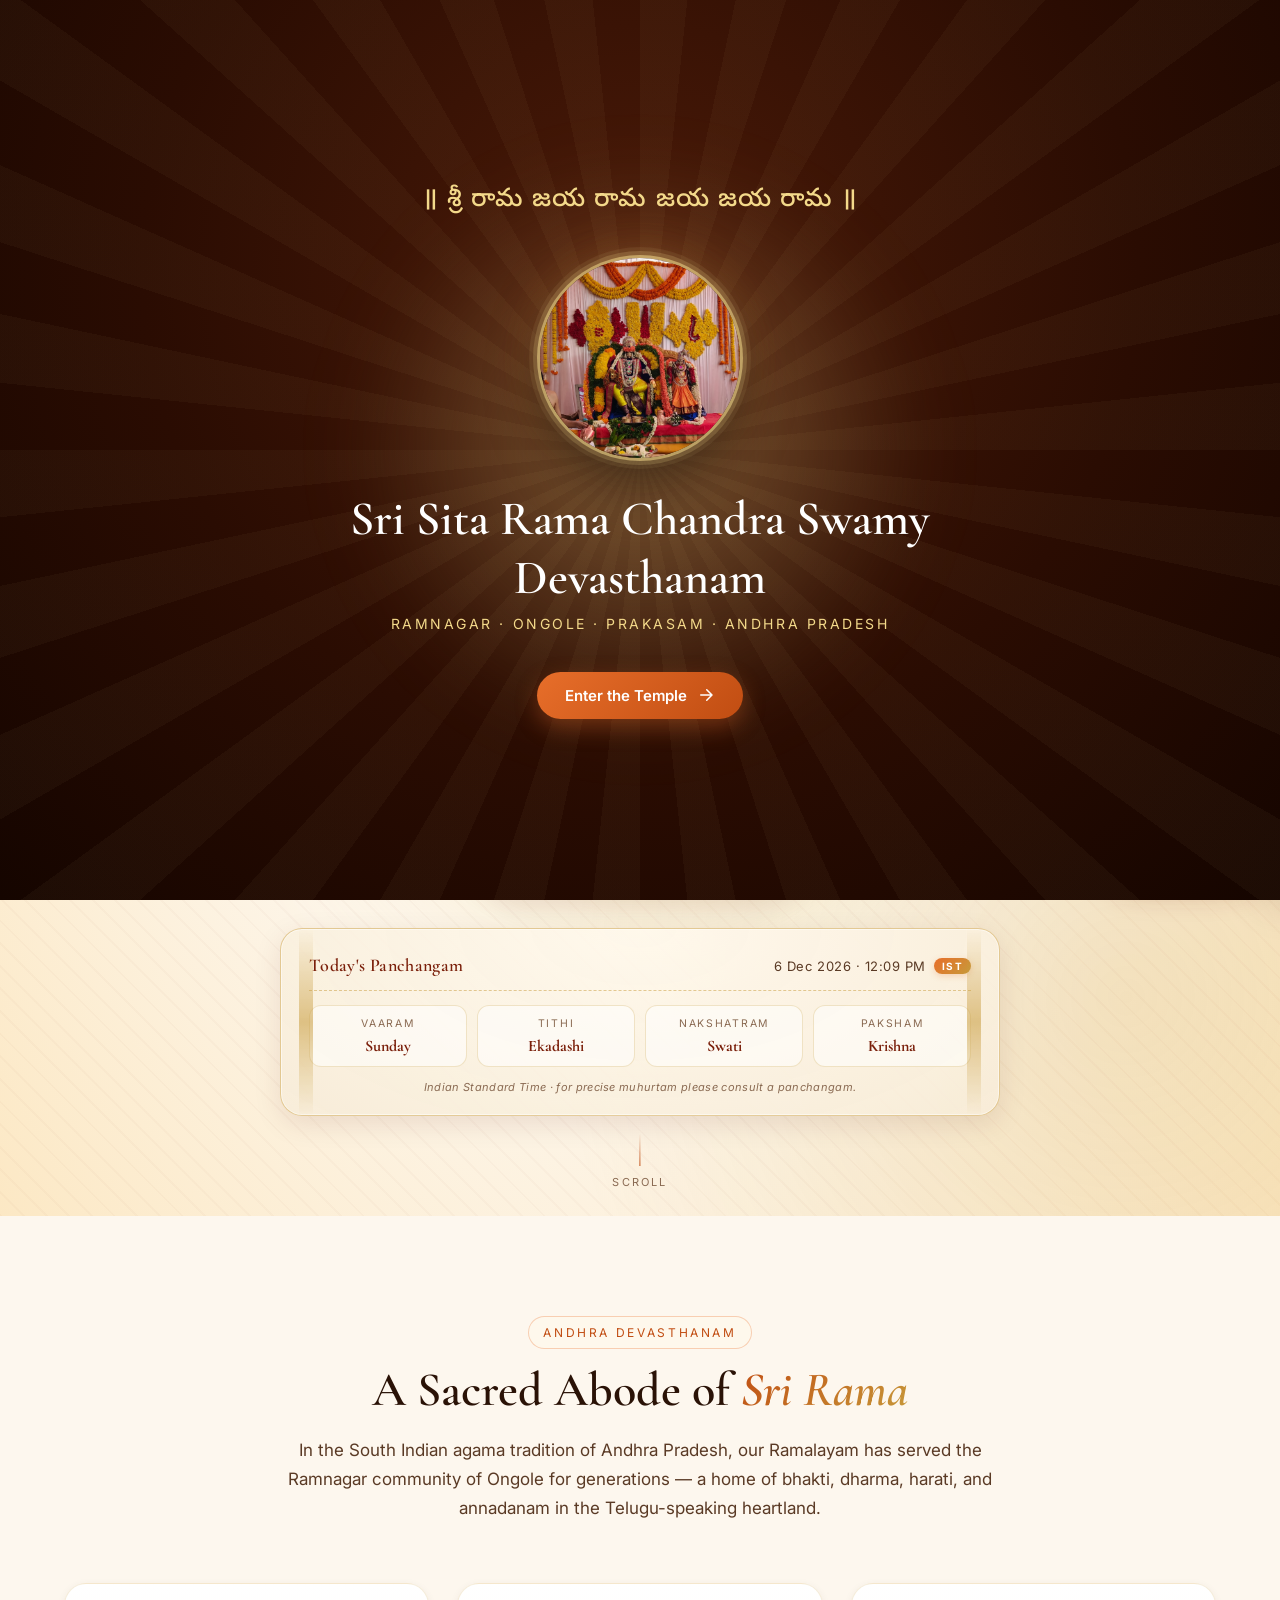
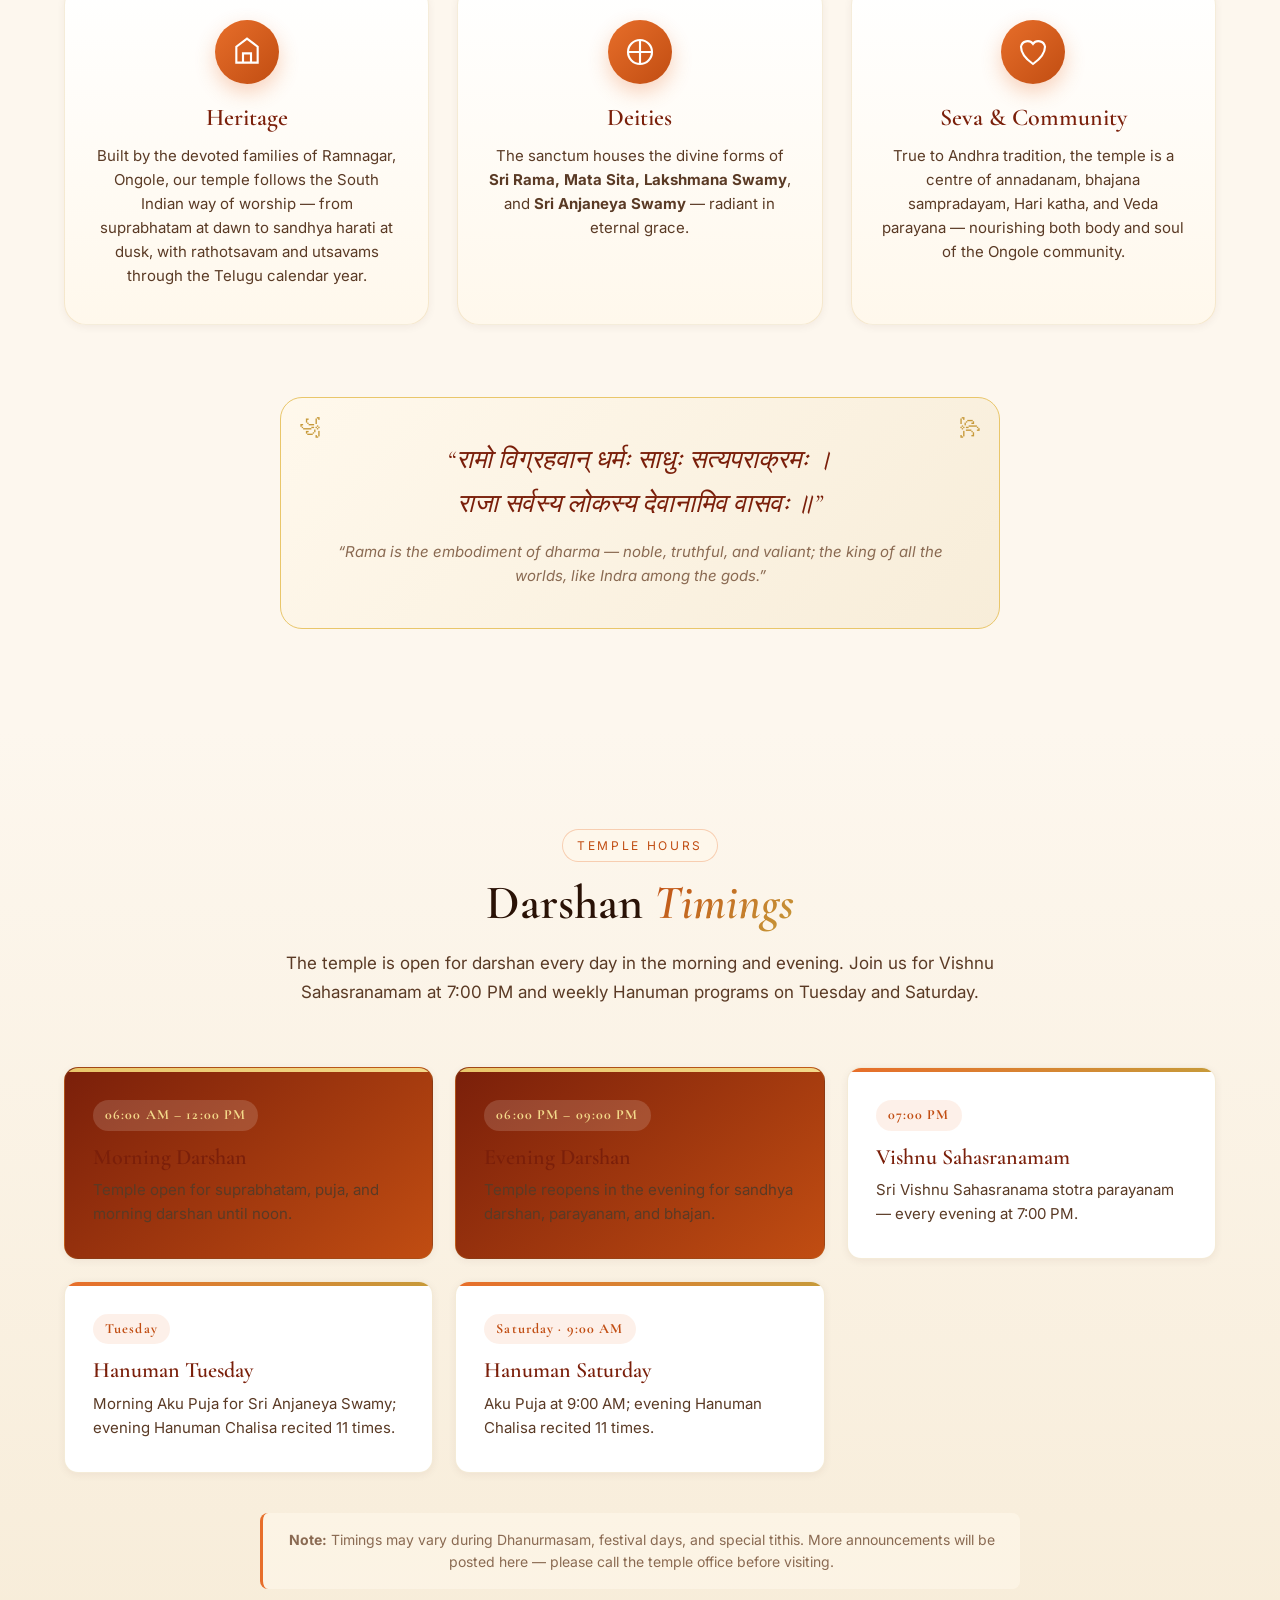
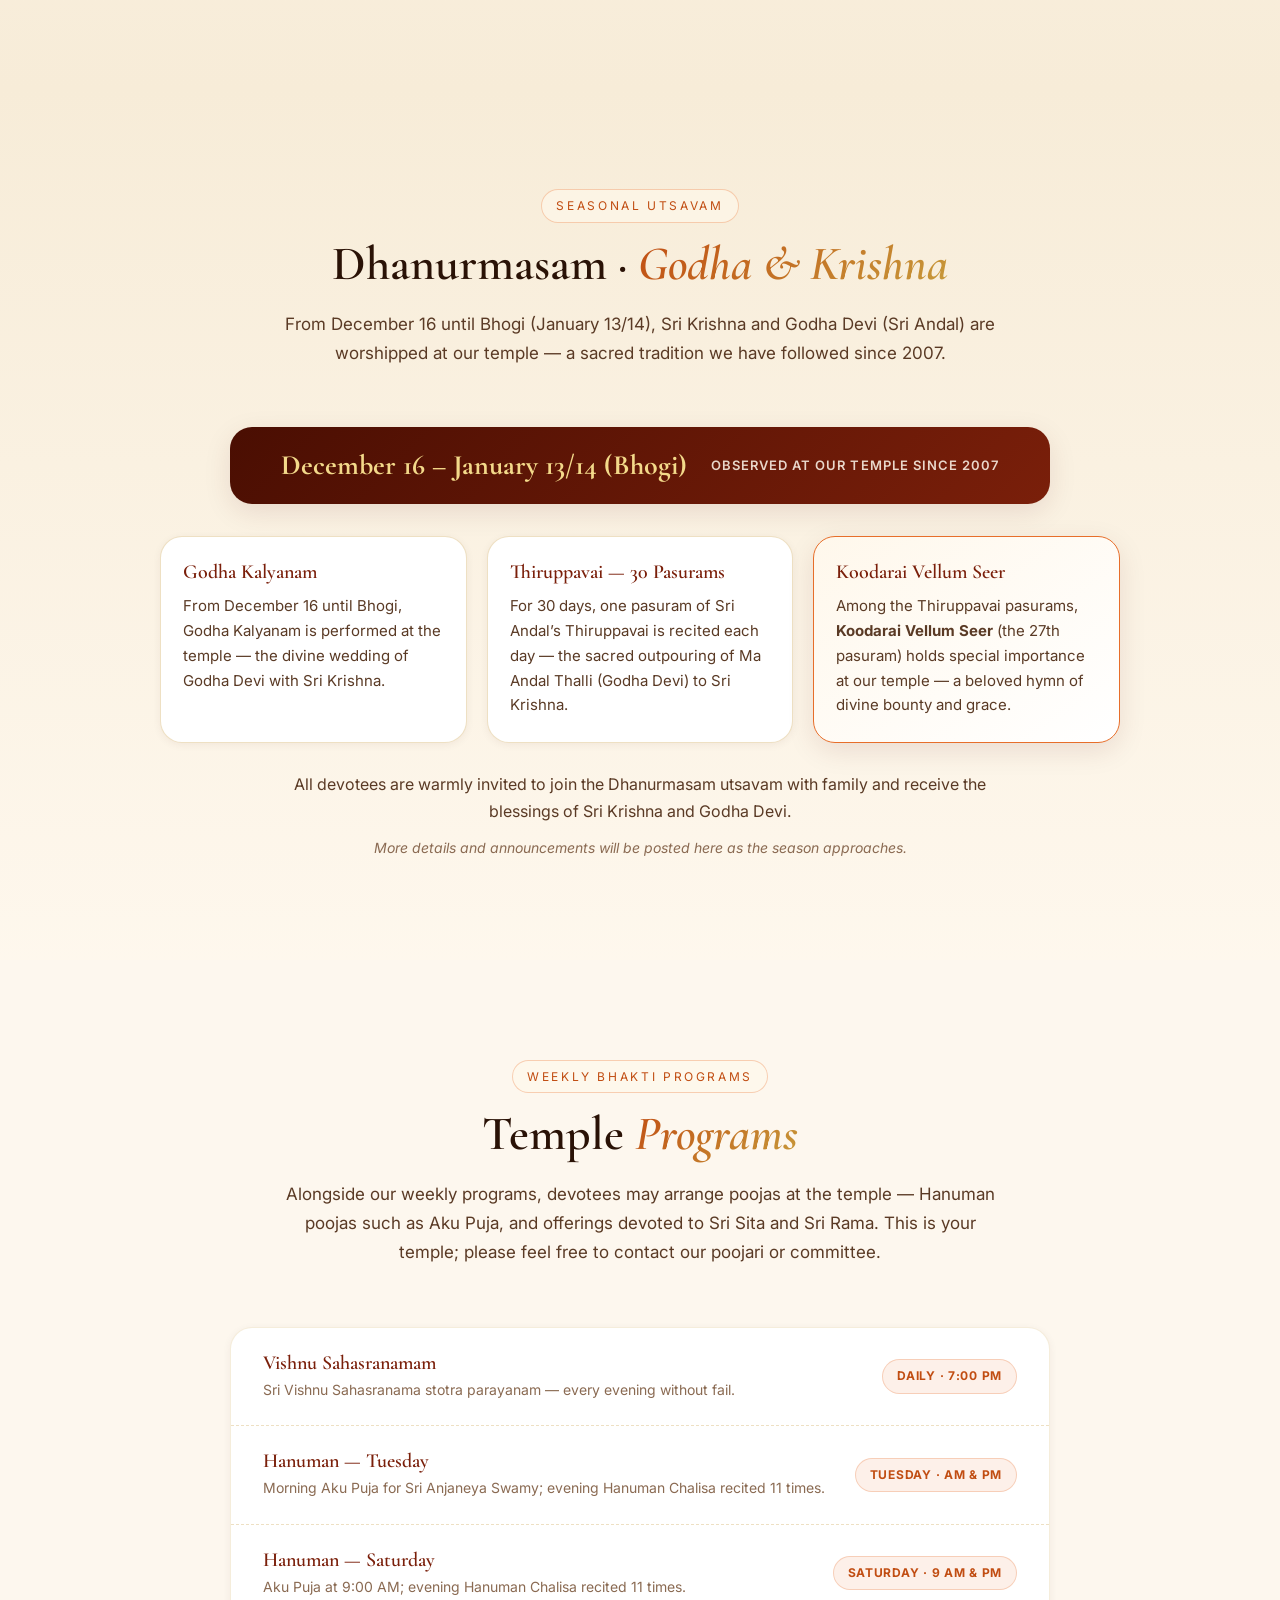
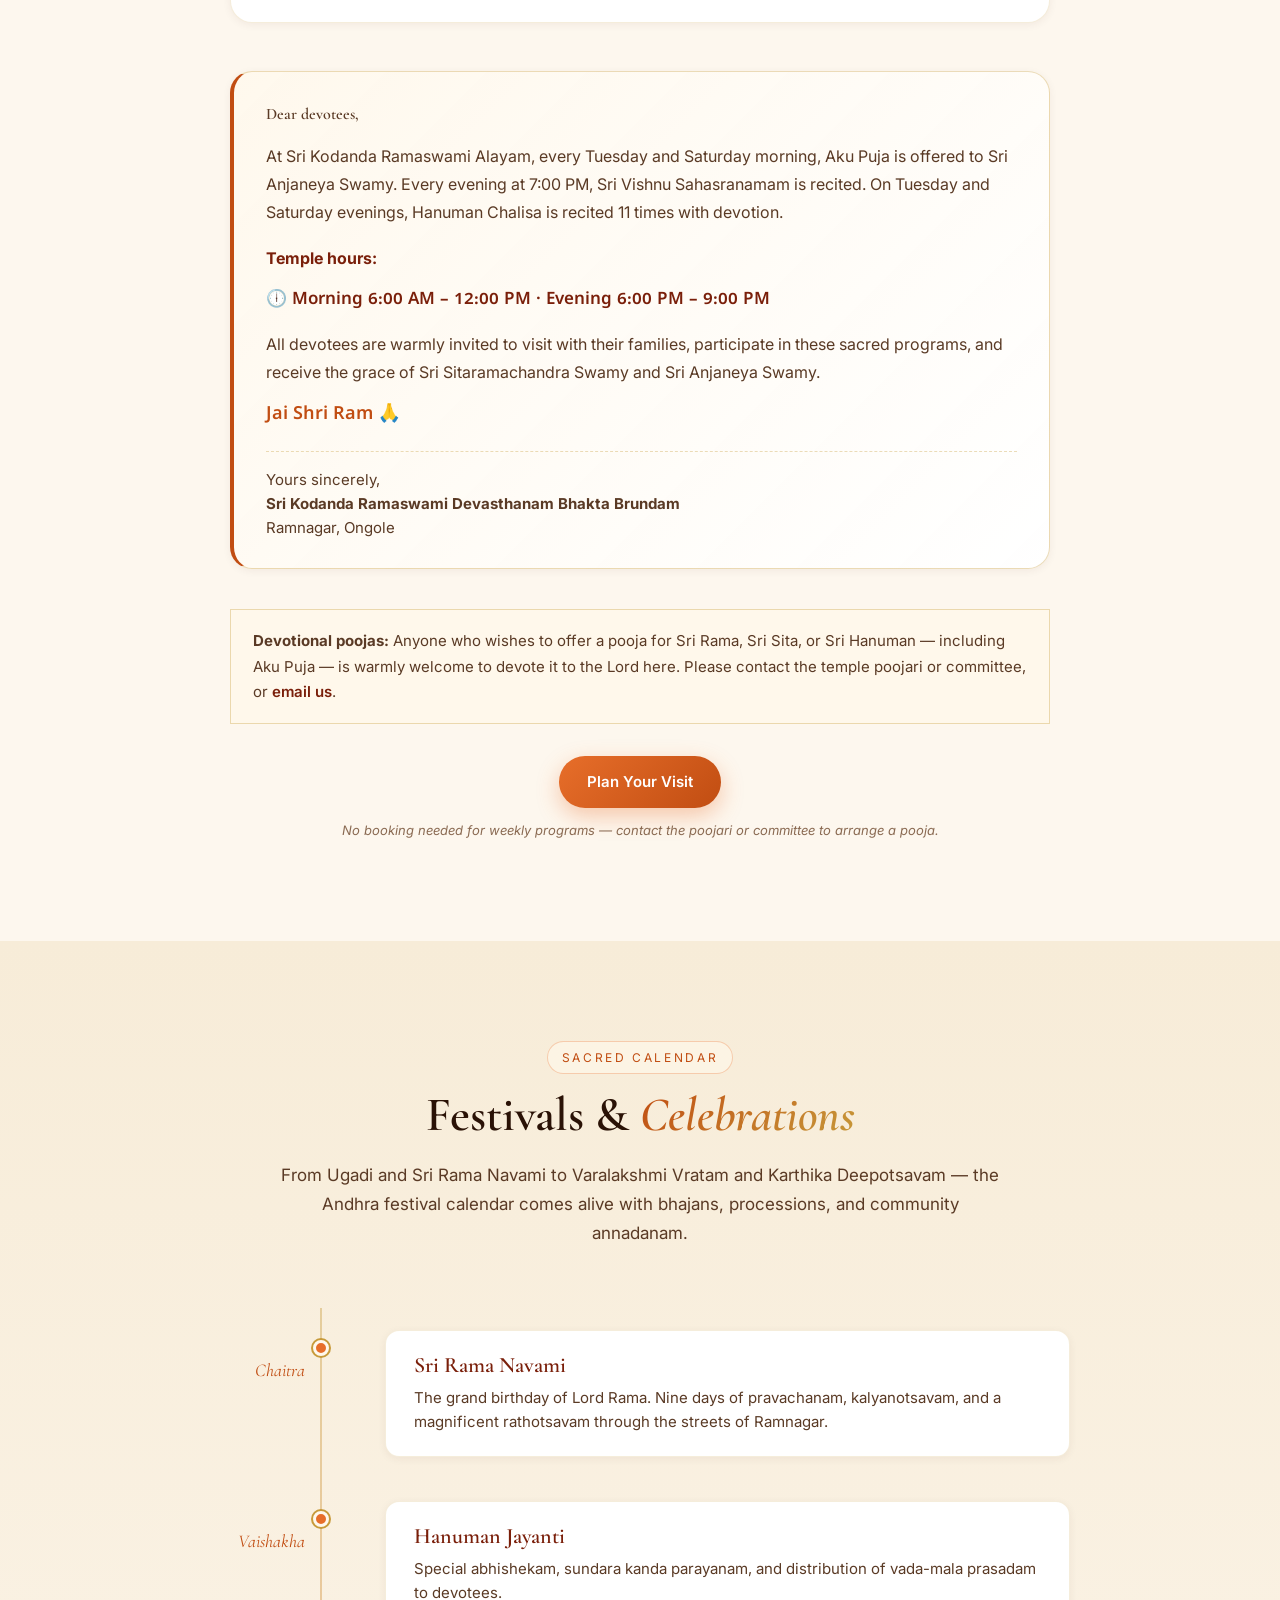
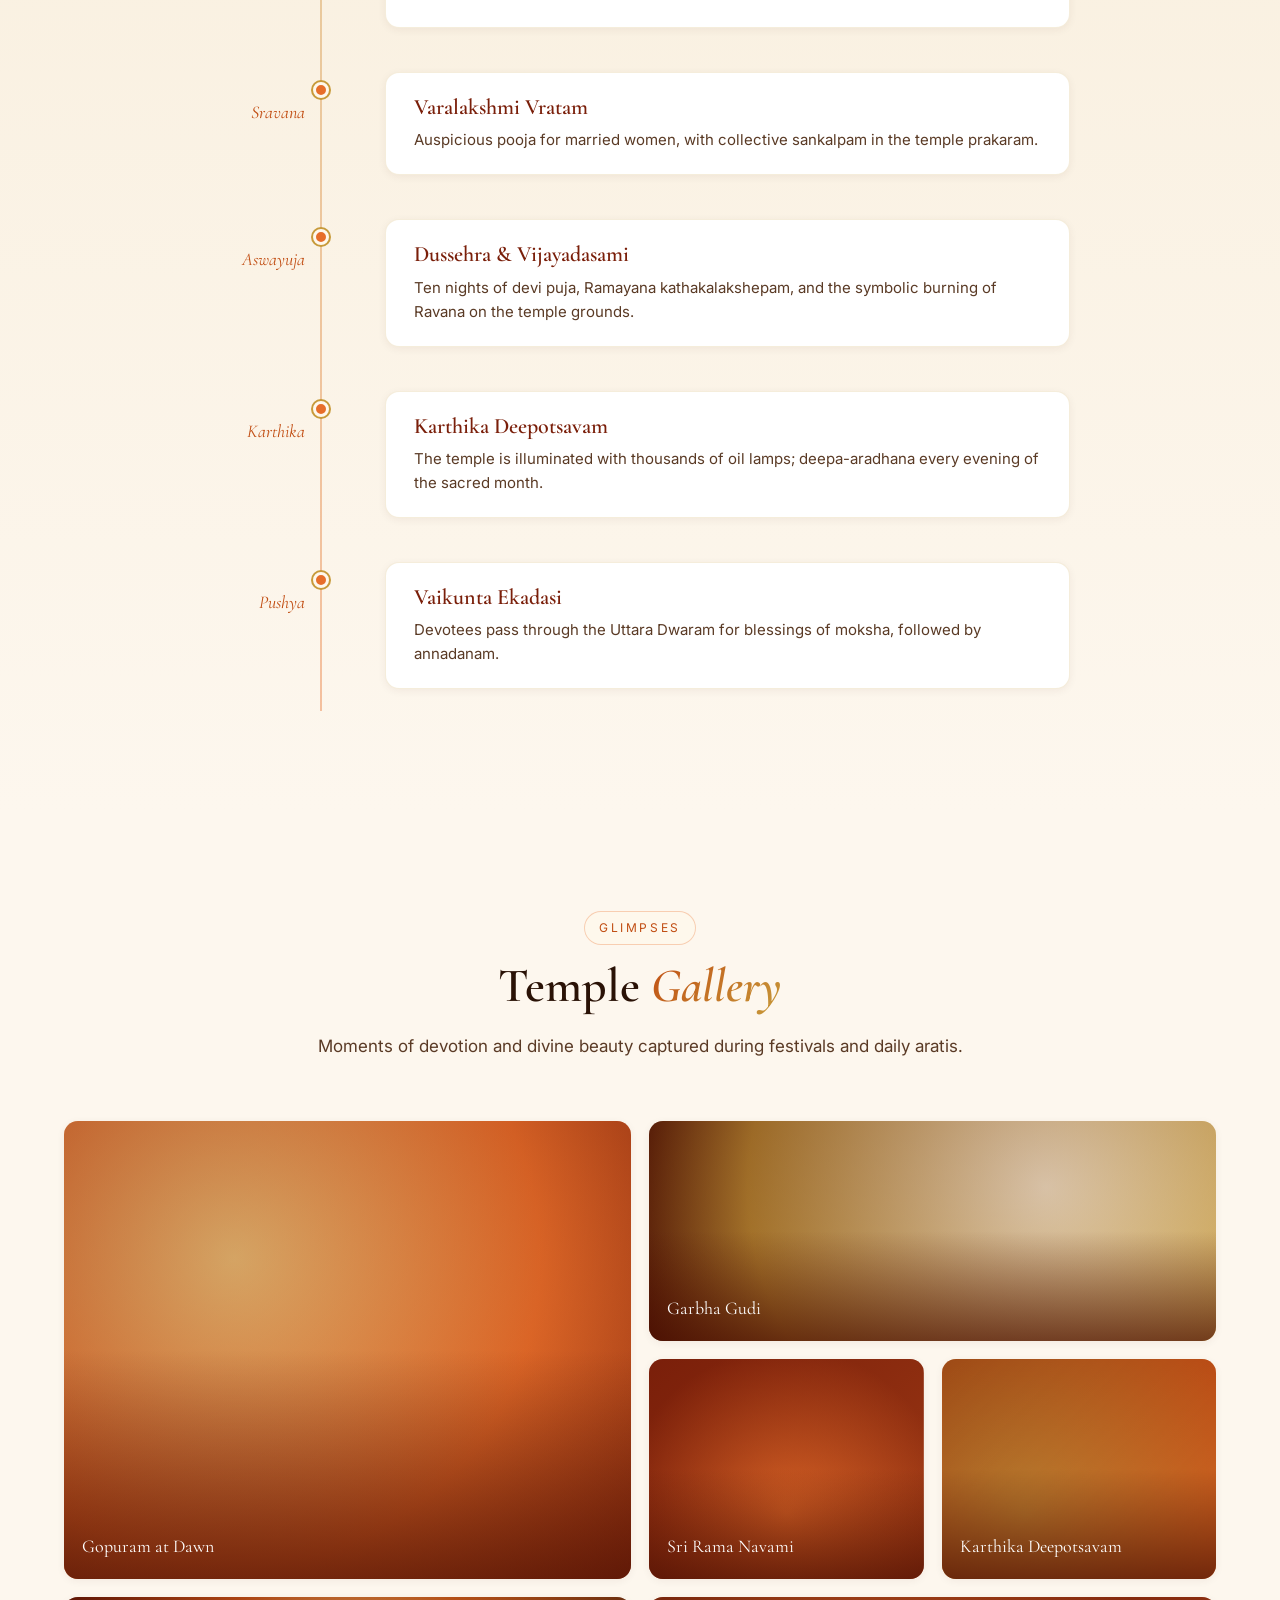
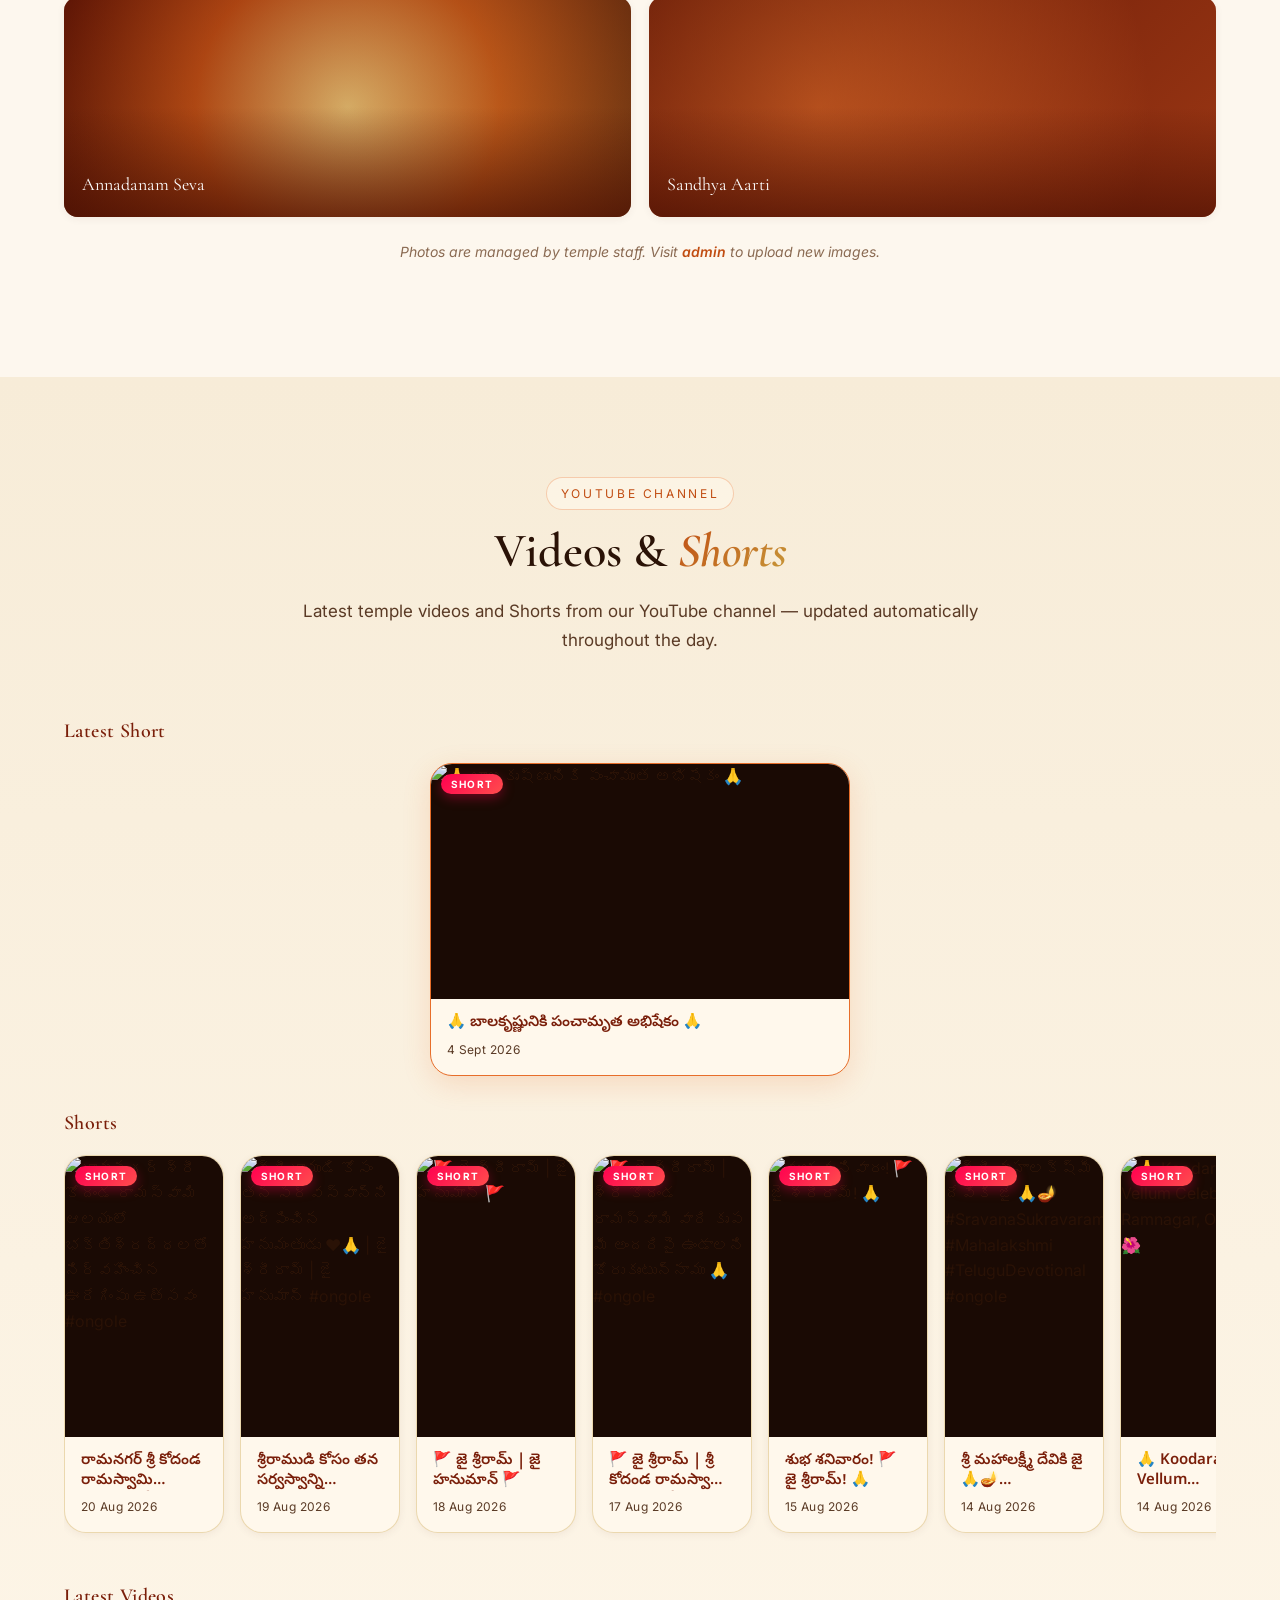
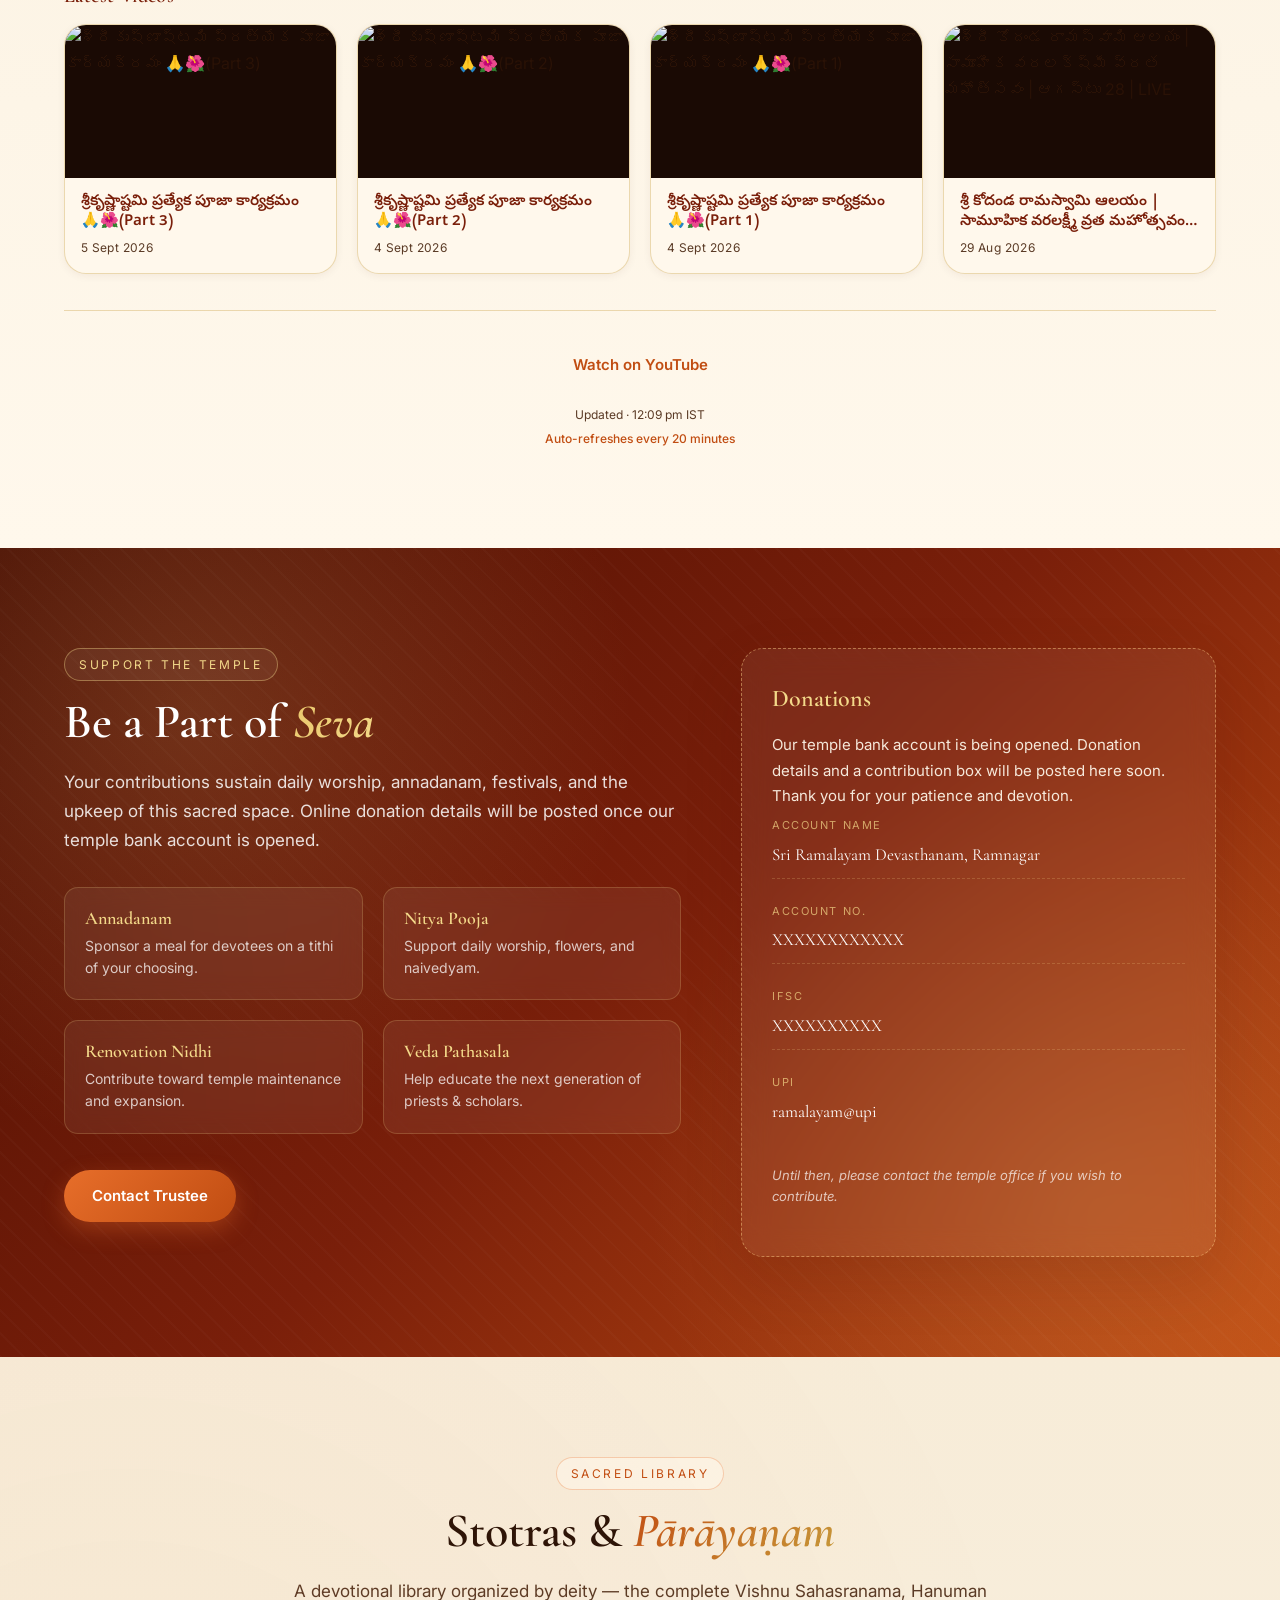
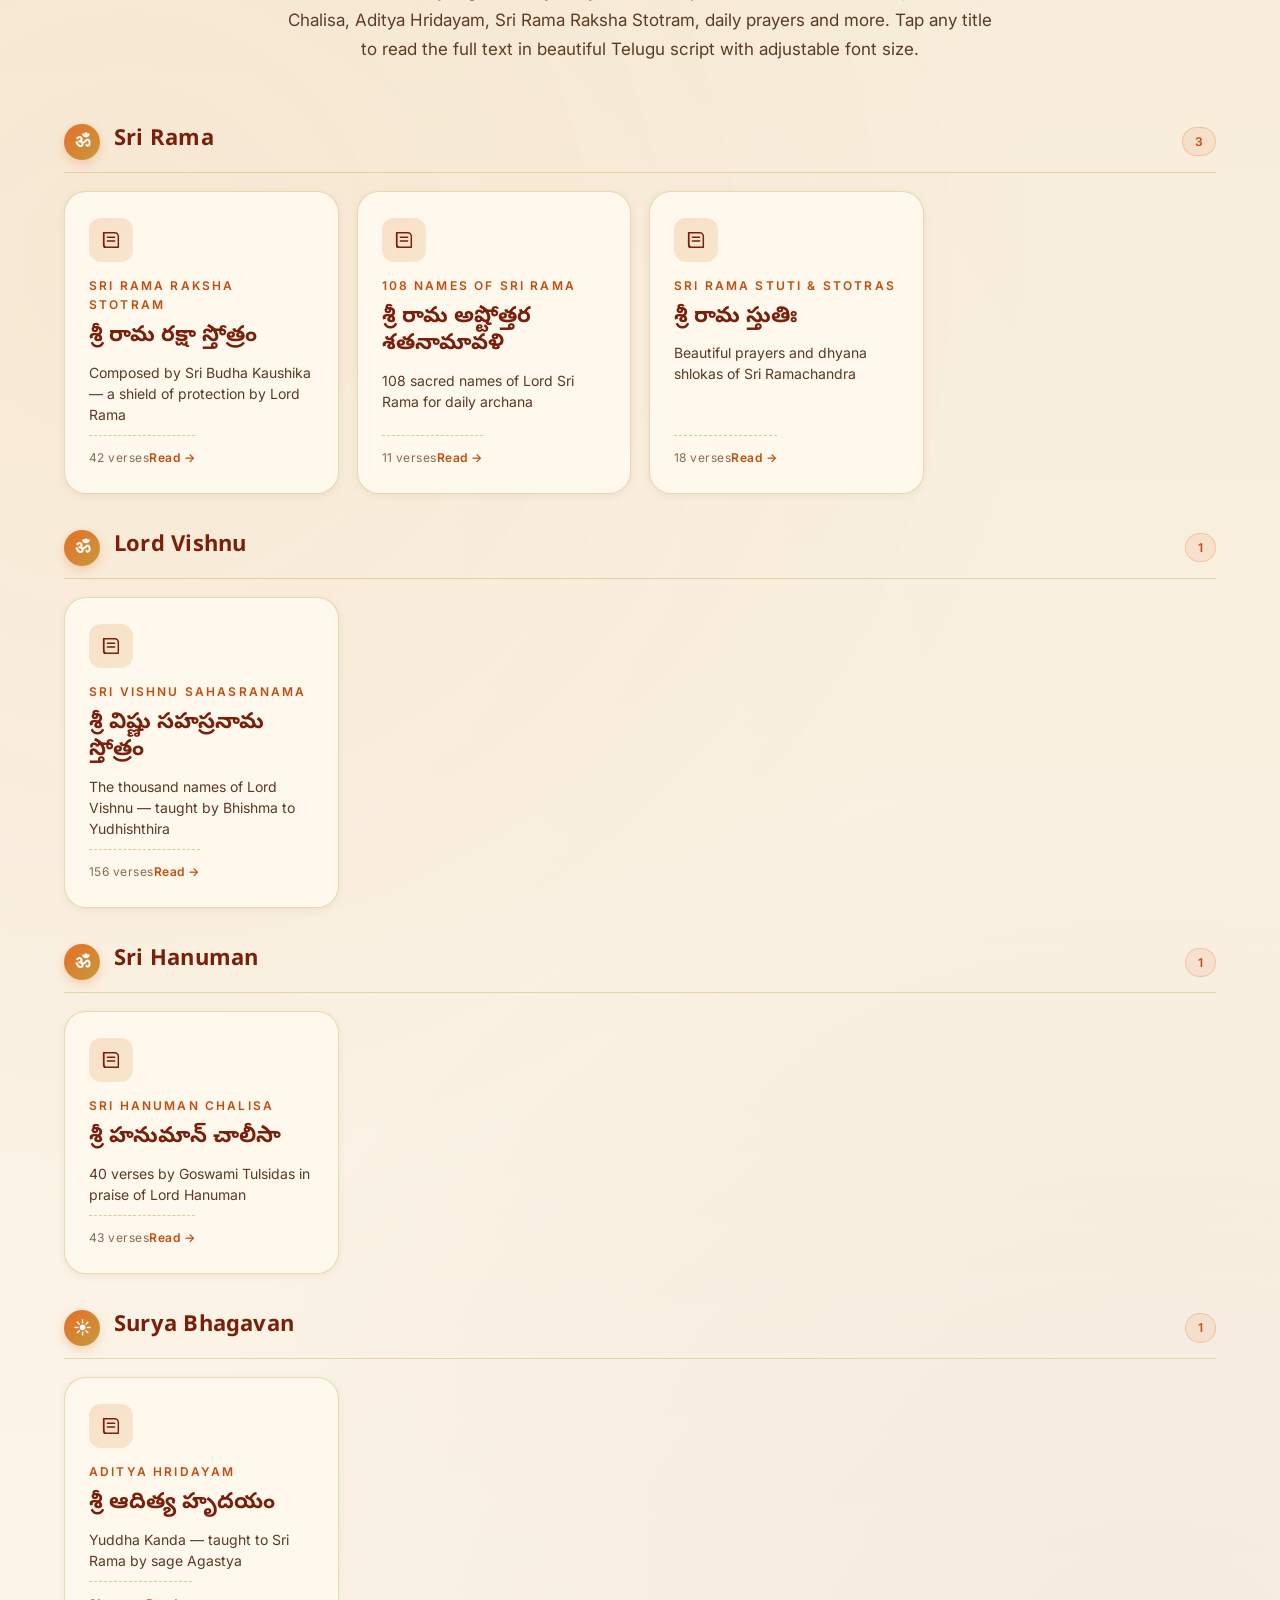
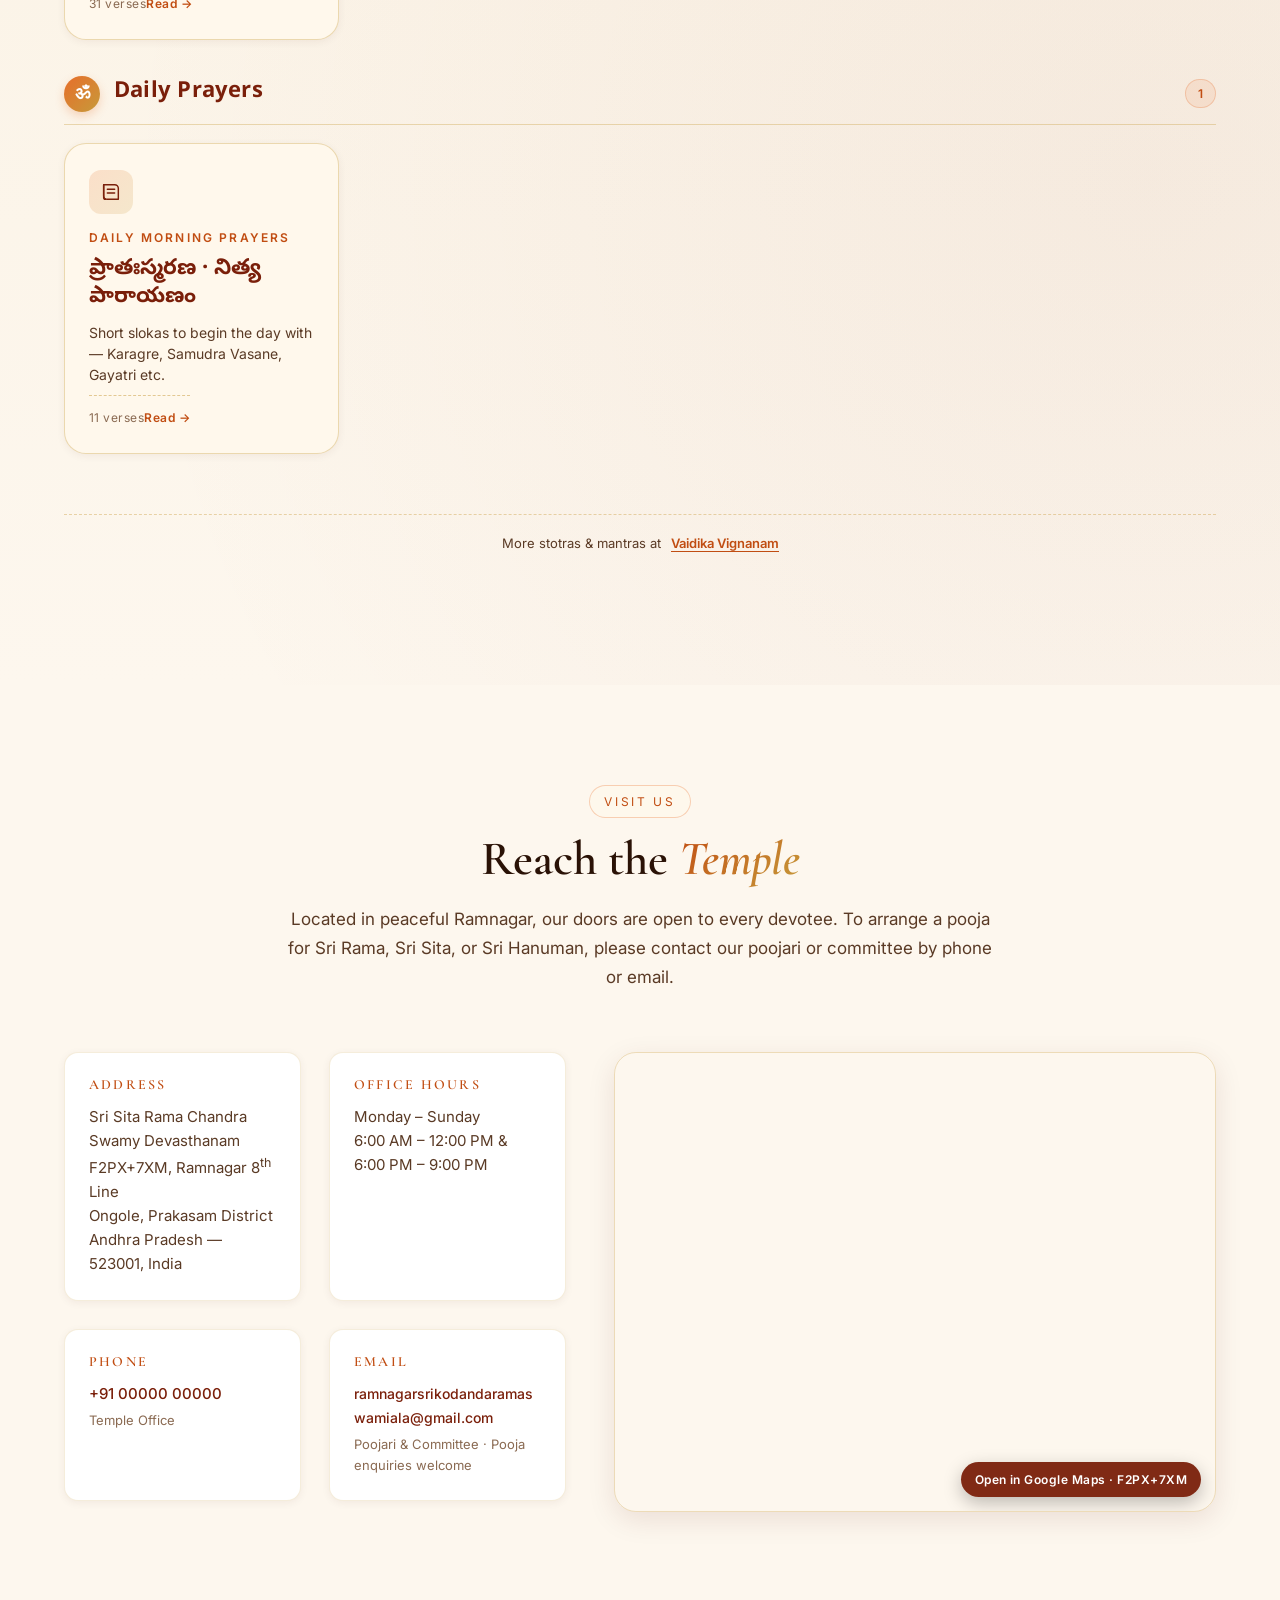
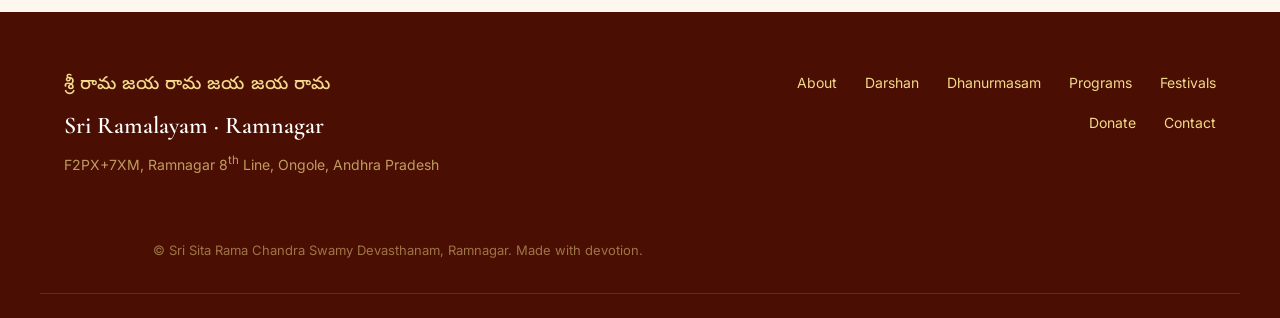
==== index.html @ f588e327 "Add temple email and welcome pooja enquiries from devotees. Publish the official Gmail contact, invi" ====
<!DOCTYPE html>
<html lang="en">
<head>
    <meta charset="UTF-8" />
    <meta name="viewport" content="width=device-width, initial-scale=1.0" />
    <meta name="description" content="Sri Kodanda Ramaswami Alayam (Ramalayam) — a sacred Andhra South Indian temple at Ramnagar, Ongole, Prakasam District. Weekly aku puja, Vishnu Sahasranama, Hanuman Chalisa, Telugu panchangam, harati, festivals &amp; stotras." />
    <meta name="theme-color" content="#a8330a" />
    <meta name="keywords" content="Ramalayam, Ongole, Ramnagar, Sri Rama temple, Andhra Pradesh, South Indian temple, Telugu temple, Prakasam, panchangam, stotras, harati, devasthanam" />
    <meta name="author" content="Sri Kodanda Ramaswami Alayam, Ramnagar, Ongole, Andhra Pradesh" />
    <meta property="og:title" content="Sri Ramalayam · Andhra South Indian Temple · Ongole" />
    <meta property="og:description" content="A sacred Andhra devasthanam in Ramnagar, Ongole — daily harati, Telugu panchangam, annadanam, utsavams and stotra parayanam in the South Indian tradition." />
    <meta property="og:type" content="website" />
    <meta property="og:url" content="https://vedagayathriravi.github.io/ramalayam/" />
    <meta property="og:image" content="https://vedagayathriravi.github.io/ramalayam/rama.jpeg" />
    <meta property="og:locale" content="en_IN" />
    <meta property="og:locale:alternate" content="te_IN" />
    <meta name="twitter:card" content="summary_large_image" />

    <title>Sri Ramalayam · Andhra South Indian Temple · Ongole</title>

    <link rel="preconnect" href="https://fonts.googleapis.com" />
    <link rel="preconnect" href="https://fonts.gstatic.com" crossorigin />
    <link
      href="https://fonts.googleapis.com/css2?family=Cormorant+Garamond:wght@400;500;600;700&family=Tiro+Telugu&family=Noto+Sans+Telugu:wght@400;500;600;700&family=Inter:wght@300;400;500;600;700&display=swap"
      rel="stylesheet"
    />

    <link rel="stylesheet" href="styles.css?v=15" />
    <link rel="icon" href="data:image/svg+xml,%3Csvg xmlns='http://www.w3.org/2000/svg' viewBox='0 0 100 100'%3E%3Ctext y='.9em' font-size='90'%3E%F0%9F%95%89%EF%B8%8F%3C/text%3E%3C/svg%3E" />
</head>
<body>

    <!-- ==============================================
         INTRO OVERLAY
         ============================================== -->
    <div class="intro" id="intro" aria-label="Welcome to Sri Ramalayam">
        <div class="intro__petals" id="introPetals" aria-hidden="true"></div>

        <div class="intro__rays" aria-hidden="true"></div>

        <div class="intro__content">
            <p class="intro__sanskrit">॥ శ్రీ రామ జయ రామ జయ జయ రామ ॥</p>

            <div class="intro__hero-image">
                <div class="intro__hero-crop">
                    <img src="rama.jpeg" alt="Sri Rama" />
                </div>
            </div>

            <h1 class="intro__title">
                <span data-i18n="intro.title">Sri Sita Rama Chandra Swamy Devasthanam</span>
            </h1>
            <p class="intro__sub">
                <span data-i18n="intro.sub">Ramnagar · Ongole · Prakasam · Andhra Pradesh</span>
            </p>

            <button class="intro__enter btn btn--primary" id="introEnter" type="button"
                    onclick="(function(){var i=document.getElementById('intro');if(!i)return;i.style.transition='opacity 800ms ease';i.style.opacity='0';setTimeout(function(){i.style.display='none';document.body.classList.remove('intro-active');},800);})();">
                <span data-i18n="intro.enter">Enter the Temple</span>
                <svg viewBox="0 0 24 24" width="18" height="18" fill="none" stroke="currentColor" stroke-width="2" stroke-linecap="round" stroke-linejoin="round">
                    <path d="M5 12h14M13 5l7 7-7 7"/>
                </svg>
            </button>
        </div>
    </div>

    <!-- ==============================================
         FALLING PETALS (whole-page)
         ============================================== -->
    <div class="petals" id="petals" aria-hidden="true"></div>

    <!-- ============================================== -->
    <!-- TOP STRIP                                      -->
    <!-- ============================================== -->
    <div class="top-strip">
        <div class="container top-strip__inner">
            <span class="top-strip__sanskrit">శ్రీ రామ జయ రామ జయ జయ రామ</span>
            <span class="top-strip__divider">·</span>
            <span class="top-strip__tagline" data-i18n="topstrip.tagline">Andhra South Indian Temple</span>
            <span class="top-strip__divider top-strip__divider--sm">·</span>
            <span class="top-strip__location" data-i18n="topstrip.location">Ramnagar 8<sup>th</sup> Line, Ongole, Andhra Pradesh</span>
        </div>
    </div>

    <!-- ============================================== -->
    <!-- HEADER / NAV                                   -->
    <!-- ============================================== -->
    <header class="site-header" id="siteHeader">
        <div class="container site-header__inner">
            <a href="#home" class="brand" aria-label="Sri Ramalayam Home">
                <span class="brand__icon" aria-hidden="true">
                    <svg viewBox="0 0 64 64" width="44" height="44">
                        <defs>
                            <linearGradient id="gold" x1="0" x2="0" y1="0" y2="1">
                                <stop offset="0%" stop-color="#f6c453" />
                                <stop offset="100%" stop-color="#b8860b" />
                            </linearGradient>
                        </defs>
                        <path d="M32 4 L36 12 L32 14 L28 12 Z" fill="url(#gold)"/>
                        <rect x="30" y="14" width="4" height="6" fill="url(#gold)"/>
                        <path d="M14 56 L14 30 L32 18 L50 30 L50 56 Z" fill="none" stroke="url(#gold)" stroke-width="2.5" stroke-linejoin="round"/>
                        <path d="M22 56 L22 38 Q32 30 42 38 L42 56" fill="none" stroke="url(#gold)" stroke-width="2"/>
                        <line x1="14" y1="56" x2="50" y2="56" stroke="url(#gold)" stroke-width="2.5"/>
                        <circle cx="32" cy="42" r="2" fill="url(#gold)"/>
                    </svg>
                </span>
                <span class="brand__text">
                    <span class="brand__name" data-i18n="brand.name">Sri Ramalayam</span>
                    <span class="brand__sub" data-i18n="brand.sub">Andhra Pradesh · Ongole</span>
                </span>
            </a>

            <button class="nav-toggle" aria-label="Open navigation" aria-expanded="false" id="navToggle">
                <span></span><span></span><span></span>
            </button>

            <nav class="site-nav" id="siteNav">
                <a href="#home" data-i18n="nav.home">Home</a>
                <a href="#about" data-i18n="nav.about">About</a>
                <a href="#darshan" data-i18n="nav.darshan">Darshan</a>
                <a href="#dhanurmasam" data-i18n="nav.dhanurmasam">Dhanurmasam</a>
                <a href="#sevas" data-i18n="nav.sevas">Programs</a>
                <a href="#festivals" data-i18n="nav.festivals">Festivals</a>
                <a href="#videos" data-i18n="nav.videos">Videos</a>
                <a href="#stotras" class="nav-stotras" data-i18n="nav.stotras">Stotras</a>
                <a href="#donate" class="nav-cta" data-i18n="nav.donate">Donate</a>

                <div class="lang-switch" role="group" aria-label="Language">
                    <button class="lang-switch__btn is-active" data-lang="en">EN</button>
                    <button class="lang-switch__btn" data-lang="te">తె</button>
                </div>
            </nav>
        </div>
    </header>

    <!-- ============================================== -->
    <!-- HERO                                           -->
    <!-- ============================================== -->
    <section class="hero" id="home">
        <div class="hero__bg" aria-hidden="true">
            <div class="hero__pattern"></div>
            <div class="hero__glow"></div>
        </div>

        <div class="container hero__inner">
            <p class="hero__eyebrow">॥ ॐ శ్రీ రామాయ నమః ॥</p>
            <p class="hero__badge" data-i18n="hero.badge">Andhra South Indian Devasthanam</p>
            <h1 class="hero__title" data-i18n="hero.title">Sri Sita Rama Chandra<br/><span class="hero__title-accent">Swamy Devasthanam</span></h1>
            <p class="hero__telugu" data-i18n="hero.subtitle">శ్రీ కోదండ రామస్వామి ఆలయం · రామనగర్, ఒంగోలు</p>
            <p class="hero__lede" data-i18n="hero.lede">A sacred Andhra temple in the South Indian tradition — suprabhatam, harati, kalyanotsavam, and annadanam at the heart of Ramnagar, Ongole. Come into the divine presence of Sri Rama, Sita Mata, Lakshmana Swamy, and Hanuman Swamy.</p>

            <div class="hero__cta">
                <a href="#darshan" class="btn btn--primary" data-i18n="hero.cta1">Today's Darshan</a>
                <a href="#contact" class="btn btn--ghost" data-i18n="hero.cta2">Plan Your Visit</a>
            </div>

            <div class="hero__meta">
                <div class="hero__meta-item">
                    <span class="hero__meta-label" data-i18n="hero.openLabel">Open Today</span>
                    <span class="hero__meta-value" id="todayHours">6:00 AM – 12:00 PM · 6:00 PM – 9:00 PM</span>
                </div>
            </div>

            <!-- ===== Daily Panchangam Card ===== -->
            <div class="panchangam" id="panchangam" role="region" aria-label="Today's Panchangam">
                <div class="panchangam__header">
                    <span class="panchangam__title" data-i18n="panchangam.title">Today's Panchangam</span>
                    <span class="panchangam__date">
                        <span id="panchangamDate">—</span>
                        <span class="panchangam__tz" id="panchangamTz" data-i18n="panchangam.tz">IST</span>
                    </span>
                </div>
                <div class="panchangam__grid">
                    <div class="panchangam__cell">
                        <span class="panchangam__label" data-i18n="panchangam.vaaram">Vaaram</span>
                        <span class="panchangam__value" id="panVaaram">—</span>
                    </div>
                    <div class="panchangam__cell">
                        <span class="panchangam__label" data-i18n="panchangam.tithi">Tithi</span>
                        <span class="panchangam__value" id="panTithi">—</span>
                    </div>
                    <div class="panchangam__cell">
                        <span class="panchangam__label" data-i18n="panchangam.nakshatra">Nakshatram</span>
                        <span class="panchangam__value" id="panNakshatra">—</span>
                    </div>
                    <div class="panchangam__cell">
                        <span class="panchangam__label" data-i18n="panchangam.paksha">Paksham</span>
                        <span class="panchangam__value" id="panPaksha">—</span>
                    </div>
                </div>
                <p class="panchangam__note" data-i18n="panchangam.note">Indian Standard Time · for precise muhurtam please consult a panchangam.</p>
            </div>
        </div>

        <div class="hero__scroll" aria-hidden="true">
            <span></span>
            <p data-i18n="hero.scroll">Scroll</p>
        </div>
    </section>

    <!-- ============================================== -->
    <!-- ABOUT                                          -->
    <!-- ============================================== -->
    <section class="section about" id="about">
        <div class="container">
            <div class="section__head">
                <p class="section__eyebrow" data-i18n="about.eyebrow">Andhra Devasthanam</p>
                <h2 class="section__title" data-i18n="about.title">A Sacred Abode of <span>Sri Rama</span></h2>
                <p class="section__lede" data-i18n="about.lede">In the South Indian agama tradition of Andhra Pradesh, our Ramalayam has served the Ramnagar community of Ongole for generations — a home of bhakti, dharma, harati, and annadanam in the Telugu-speaking heartland.</p>
            </div>

            <div class="about__grid">
                <article class="about__card">
                    <div class="about__icon">
                        <svg viewBox="0 0 24 24" width="32" height="32" fill="none" stroke="currentColor" stroke-width="1.6">
                            <path d="M12 2 L4 8 V20 H20 V8 Z"/>
                            <path d="M9 20 V13 H15 V20"/>
                        </svg>
                    </div>
                    <h3 data-i18n="about.card1.title">Heritage</h3>
                    <p data-i18n="about.card1.body">Built by the devoted families of Ramnagar, Ongole, our temple follows the South Indian way of worship — from suprabhatam at dawn to sandhya harati at dusk, with rathotsavam and utsavams through the Telugu calendar year.</p>
                </article>

                <article class="about__card">
                    <div class="about__icon">
                        <svg viewBox="0 0 24 24" width="32" height="32" fill="none" stroke="currentColor" stroke-width="1.6">
                            <circle cx="12" cy="12" r="9"/>
                            <path d="M12 3 V21 M3 12 H21"/>
                        </svg>
                    </div>
                    <h3 data-i18n="about.card2.title">Deities</h3>
                    <p data-i18n="about.card2.body">The sanctum houses the divine forms of <strong>Sri Rama, Mata Sita, Lakshmana Swamy</strong>, and <strong>Sri Anjaneya Swamy</strong> — radiant in eternal grace.</p>
                </article>

                <article class="about__card">
                    <div class="about__icon">
                        <svg viewBox="0 0 24 24" width="32" height="32" fill="none" stroke="currentColor" stroke-width="1.6">
                            <path d="M12 21 C5 16 3 12 3 8 A5 5 0 0 1 12 6 A5 5 0 0 1 21 8 C21 12 19 16 12 21 Z"/>
                        </svg>
                    </div>
                    <h3 data-i18n="about.card3.title">Seva &amp; Community</h3>
                    <p data-i18n="about.card3.body">True to Andhra tradition, the temple is a centre of annadanam, bhajana sampradayam, Hari katha, and Veda parayana — nourishing both body and soul of the Ongole community.</p>
                </article>
            </div>

            <div class="about__shloka">
                <p class="shloka">
                    “रामो विग्रहवान् धर्मः साधुः सत्यपराक्रमः ।<br/>
                    राजा सर्वस्य लोकस्य देवानामिव वासवः ॥”
                </p>
                <p class="shloka__meaning" data-i18n="about.shlokaMeaning"><em>“Rama is the embodiment of dharma — noble, truthful, and valiant; the king of all the worlds, like Indra among the gods.”</em></p>
            </div>
        </div>
    </section>

    <!-- ============================================== -->
    <!-- DARSHAN                                        -->
    <!-- ============================================== -->
    <section class="section darshan" id="darshan">
        <div class="container">
            <div class="section__head">
                <p class="section__eyebrow" data-i18n="darshan.eyebrow">Temple Hours</p>
                <h2 class="section__title" data-i18n="darshan.title">Darshan <span>Timings</span></h2>
                <p class="section__lede" data-i18n="darshan.lede">The temple is open for darshan every day in the morning and evening. Join us for Vishnu Sahasranamam at 7:00 PM and weekly Hanuman programs on Tuesday and Saturday.</p>
            </div>

            <div class="darshan__grid darshan__grid--hours">
                <div class="darshan__card darshan__card--highlight">
                    <span class="darshan__time">06:00 AM – 12:00 PM</span>
                    <h3 data-i18n="darshan.s1.title">Morning Darshan</h3>
                    <p data-i18n="darshan.s1.body">Temple open for suprabhatam, puja, and morning darshan until noon.</p>
                </div>
                <div class="darshan__card darshan__card--highlight">
                    <span class="darshan__time">06:00 PM – 09:00 PM</span>
                    <h3 data-i18n="darshan.s2.title">Evening Darshan</h3>
                    <p data-i18n="darshan.s2.body">Temple reopens in the evening for sandhya darshan, parayanam, and bhajan.</p>
                </div>
                <div class="darshan__card">
                    <span class="darshan__time">07:00 PM</span>
                    <h3 data-i18n="darshan.s3.title">Vishnu Sahasranamam</h3>
                    <p data-i18n="darshan.s3.body">Sri Vishnu Sahasranama stotra parayanam — every evening at 7:00 PM.</p>
                </div>
                <div class="darshan__card">
                    <span class="darshan__time" data-i18n="darshan.s4.when">Tuesday</span>
                    <h3 data-i18n="darshan.s4.title">Hanuman Tuesday</h3>
                    <p data-i18n="darshan.s4.body">Morning Aku Puja for Sri Anjaneya Swamy; evening Hanuman Chalisa recited 11 times.</p>
                </div>
                <div class="darshan__card">
                    <span class="darshan__time" data-i18n="darshan.s5.when">Saturday · 9:00 AM</span>
                    <h3 data-i18n="darshan.s5.title">Hanuman Saturday</h3>
                    <p data-i18n="darshan.s5.body">Aku Puja at 9:00 AM; evening Hanuman Chalisa recited 11 times.</p>
                </div>
            </div>

            <div class="darshan__notice" data-i18n="darshan.notice"><strong>Note:</strong> Timings may vary during Dhanurmasam, festival days, and special tithis. More announcements will be posted here — please call the temple office before visiting.</div>
        </div>
    </section>

    <!-- ============================================== -->
    <!-- DHANURMASAM                                    -->
    <!-- ============================================== -->
    <section class="section dhanurmasam" id="dhanurmasam">
        <div class="container">
            <div class="section__head">
                <p class="section__eyebrow" data-i18n="dhanurmasam.eyebrow">Seasonal Utsavam</p>
                <h2 class="section__title" data-i18n="dhanurmasam.title">Dhanurmasam · <span>Godha &amp; Krishna</span></h2>
                <p class="section__lede" data-i18n="dhanurmasam.lede">From December 16 until Bhogi (January 13/14), Sri Krishna and Godha Devi (Sri Andal) are worshipped at our temple — a sacred tradition we have followed since 2007.</p>
            </div>

            <div class="dhanurmasam__banner">
                <span class="dhanurmasam__dates" data-i18n="dhanurmasam.dates">December 16 – January 13/14 (Bhogi)</span>
                <span class="dhanurmasam__since" data-i18n="dhanurmasam.since">Observed at our temple since 2007</span>
            </div>

            <div class="dhanurmasam__grid">
                <article class="dhanurmasam__card">
                    <h3 data-i18n="dhanurmasam.c1.title">Godha Kalyanam</h3>
                    <p data-i18n="dhanurmasam.c1.body">From December 16 until Bhogi, Godha Kalyanam is performed at the temple — the divine wedding of Godha Devi with Sri Krishna.</p>
                </article>
                <article class="dhanurmasam__card">
                    <h3 data-i18n="dhanurmasam.c2.title">Thiruppavai — 30 Pasurams</h3>
                    <p data-i18n="dhanurmasam.c2.body">For 30 days, one pasuram of Sri Andal’s Thiruppavai is recited each day — the sacred outpouring of Ma Andal Thalli (Godha Devi) to Sri Krishna.</p>
                </article>
                <article class="dhanurmasam__card dhanurmasam__card--featured">
                    <h3 data-i18n="dhanurmasam.c3.title">Koodarai Vellum Seer</h3>
                    <p data-i18n="dhanurmasam.c3.body">Among the Thiruppavai pasurams, <strong>Koodarai Vellum Seer</strong> (the 27th pasuram) holds special importance at our temple — a beloved hymn of divine bounty and grace.</p>
                </article>
            </div>

            <p class="dhanurmasam__invite" data-i18n="dhanurmasam.invite">All devotees are warmly invited to join the Dhanurmasam utsavam with family and receive the blessings of Sri Krishna and Godha Devi.</p>
            <p class="dhanurmasam__more" data-i18n="dhanurmasam.more">More details and announcements will be posted here as the season approaches.</p>
        </div>
    </section>

    <!-- ============================================== -->
    <!-- WEEKLY PROGRAMS (no sponsored sevas yet)       -->
    <!-- ============================================== -->
    <section class="section sevas" id="sevas">
        <div class="container">
            <div class="section__head">
                <p class="section__eyebrow" data-i18n="sevas.eyebrow">Weekly Bhakti Programs</p>
                <h2 class="section__title" data-i18n="sevas.title">Temple <span>Programs</span></h2>
                <p class="section__lede" data-i18n="sevas.lede">Alongside our weekly programs, devotees may arrange poojas at the temple — Hanuman poojas such as Aku Puja, and offerings devoted to Sri Sita and Sri Rama. This is your temple; please feel free to contact our poojari or committee.</p>
            </div>

            <div class="sevas__list">
                <div class="seva-item">
                    <div class="seva-item__name">
                        <h3 data-i18n="sevas.s1.title">Vishnu Sahasranamam</h3>
                        <p data-i18n="sevas.s1.body">Sri Vishnu Sahasranama stotra parayanam — every evening without fail.</p>
                    </div>
                    <div class="seva-item__when" data-i18n="sevas.s1.when">Daily · 7:00 PM</div>
                </div>
                <div class="seva-item">
                    <div class="seva-item__name">
                        <h3 data-i18n="sevas.s2.title">Hanuman — Tuesday</h3>
                        <p data-i18n="sevas.s2.body">Morning Aku Puja for Sri Anjaneya Swamy; evening Hanuman Chalisa recited 11 times.</p>
                    </div>
                    <div class="seva-item__when" data-i18n="sevas.s2.when">Tuesday · AM &amp; PM</div>
                </div>
                <div class="seva-item">
                    <div class="seva-item__name">
                        <h3 data-i18n="sevas.s3.title">Hanuman — Saturday</h3>
                        <p data-i18n="sevas.s3.body">Aku Puja at 9:00 AM; evening Hanuman Chalisa recited 11 times.</p>
                    </div>
                    <div class="seva-item__when" data-i18n="sevas.s3.when">Saturday · 9 AM &amp; PM</div>
                </div>
            </div>

            <article class="sevas__announcement">
                <p class="sevas__announcement-greeting" data-i18n="sevas.announce.greeting">Dear devotees,</p>
                <p data-i18n="sevas.announce.body1">At Sri Kodanda Ramaswami Alayam, every Tuesday and Saturday morning, Aku Puja is offered to Sri Anjaneya Swamy. Every evening at 7:00 PM, Sri Vishnu Sahasranamam is recited. On Tuesday and Saturday evenings, Hanuman Chalisa is recited 11 times with devotion.</p>
                <p class="sevas__announcement-highlight" data-i18n="sevas.announce.saturday"><strong>Temple hours:</strong></p>
                <p class="sevas__announcement-time" data-i18n="sevas.announce.saturdayTime">🕕 Morning 6:00 AM – 12:00 PM · Evening 6:00 PM – 9:00 PM</p>
                <p data-i18n="sevas.announce.invite">All devotees are warmly invited to visit with their families, participate in these sacred programs, and receive the grace of Sri Sitaramachandra Swamy and Sri Anjaneya Swamy.</p>
                <p class="sevas__announcement-jai" data-i18n="sevas.announce.jai">Jai Shri Ram 🙏</p>
                <p class="sevas__announcement-sign" data-i18n="sevas.announce.signoff">Yours sincerely,<br/><strong>Sri Kodanda Ramaswami Devasthanam Bhakta Brundam</strong><br/>Ramnagar, Ongole</p>
            </article>

            <div class="sevas__pooja-note" data-i18n="sevas.poojaNote"><strong>Devotional poojas:</strong> Anyone who wishes to offer a pooja for Sri Rama, Sri Sita, or Sri Hanuman — including Aku Puja — is warmly welcome to devote it to the Lord here. Please contact the temple poojari or committee, or <a href="mailto:ramnagarsrikodandaramaswamiala@gmail.com">email us</a>.</div>

            <div class="sevas__cta">
                <a href="#contact" class="btn btn--primary" data-i18n="sevas.cta">Plan Your Visit</a>
                <span class="sevas__cta-note" data-i18n="sevas.note">No booking needed for weekly programs — contact the poojari or committee to arrange a pooja.</span>
            </div>
        </div>
    </section>

    <!-- ============================================== -->
    <!-- FESTIVALS                                      -->
    <!-- ============================================== -->
    <section class="section festivals" id="festivals">
        <div class="container">
            <div class="section__head">
                <p class="section__eyebrow" data-i18n="festivals.eyebrow">Sacred Calendar</p>
                <h2 class="section__title" data-i18n="festivals.title">Festivals &amp; <span>Celebrations</span></h2>
                <p class="section__lede" data-i18n="festivals.lede">From Ugadi and Sri Rama Navami to Varalakshmi Vratam and Karthika Deepotsavam — the Andhra festival calendar comes alive with bhajans, processions, and community annadanam.</p>
            </div>

            <div class="festivals__timeline">
                <article class="festival">
                    <div class="festival__month" data-i18n="festivals.f1.month">Chaitra</div>
                    <div class="festival__body">
                        <h3 data-i18n="festivals.f1.title">Sri Rama Navami</h3>
                        <p data-i18n="festivals.f1.body">The grand birthday of Lord Rama. Nine days of pravachanam, kalyanotsavam, and a magnificent rathotsavam through the streets of Ramnagar.</p>
                    </div>
                </article>

                <article class="festival">
                    <div class="festival__month" data-i18n="festivals.f2.month">Vaishakha</div>
                    <div class="festival__body">
                        <h3 data-i18n="festivals.f2.title">Hanuman Jayanti</h3>
                        <p data-i18n="festivals.f2.body">Special abhishekam, sundara kanda parayanam, and distribution of vada-mala prasadam to devotees.</p>
                    </div>
                </article>

                <article class="festival">
                    <div class="festival__month" data-i18n="festivals.f3.month">Sravana</div>
                    <div class="festival__body">
                        <h3 data-i18n="festivals.f3.title">Varalakshmi Vratam</h3>
                        <p data-i18n="festivals.f3.body">Auspicious pooja for married women, with collective sankalpam in the temple prakaram.</p>
                    </div>
                </article>

                <article class="festival">
                    <div class="festival__month" data-i18n="festivals.f4.month">Aswayuja</div>
                    <div class="festival__body">
                        <h3 data-i18n="festivals.f4.title">Dussehra &amp; Vijayadasami</h3>
                        <p data-i18n="festivals.f4.body">Ten nights of devi puja, Ramayana kathakalakshepam, and the symbolic burning of Ravana on the temple grounds.</p>
                    </div>
                </article>

                <article class="festival">
                    <div class="festival__month" data-i18n="festivals.f5.month">Karthika</div>
                    <div class="festival__body">
                        <h3 data-i18n="festivals.f5.title">Karthika Deepotsavam</h3>
                        <p data-i18n="festivals.f5.body">The temple is illuminated with thousands of oil lamps; deepa-aradhana every evening of the sacred month.</p>
                    </div>
                </article>

                <article class="festival">
                    <div class="festival__month" data-i18n="festivals.f6.month">Pushya</div>
                    <div class="festival__body">
                        <h3 data-i18n="festivals.f6.title">Vaikunta Ekadasi</h3>
                        <p data-i18n="festivals.f6.body">Devotees pass through the Uttara Dwaram for blessings of moksha, followed by annadanam.</p>
                    </div>
                </article>
            </div>
        </div>
    </section>

    <!-- ============================================== -->
    <!-- GALLERY                                        -->
    <!-- ============================================== -->
    <section class="section gallery" id="gallery">
        <div class="container">
            <div class="section__head">
                <p class="section__eyebrow" data-i18n="gallery.eyebrow">Glimpses</p>
                <h2 class="section__title" data-i18n="gallery.title">Temple <span>Gallery</span></h2>
                <p class="section__lede" data-i18n="gallery.lede">Moments of devotion and divine beauty captured during festivals and daily aratis.</p>
            </div>

            <div class="gallery__grid" id="galleryGrid">
                <!-- Loaded from Supabase when configured; placeholders shown as fallback -->
                <figure class="gallery__item gallery__item--1">
                    <div class="gallery__placeholder" data-i18n-attr="data-label" data-i18n="gallery.g1" data-label="Gopuram at Dawn"></div>
                </figure>
                <figure class="gallery__item gallery__item--2">
                    <div class="gallery__placeholder" data-i18n-attr="data-label" data-i18n="gallery.g2" data-label="Garbha Gudi"></div>
                </figure>
                <figure class="gallery__item gallery__item--3">
                    <div class="gallery__placeholder" data-i18n-attr="data-label" data-i18n="gallery.g3" data-label="Sri Rama Navami"></div>
                </figure>
                <figure class="gallery__item gallery__item--4">
                    <div class="gallery__placeholder" data-i18n-attr="data-label" data-i18n="gallery.g4" data-label="Karthika Deepotsavam"></div>
                </figure>
                <figure class="gallery__item gallery__item--5">
                    <div class="gallery__placeholder" data-i18n-attr="data-label" data-i18n="gallery.g5" data-label="Annadanam Seva"></div>
                </figure>
                <figure class="gallery__item gallery__item--6">
                    <div class="gallery__placeholder" data-i18n-attr="data-label" data-i18n="gallery.g6" data-label="Sandhya Aarti"></div>
                </figure>
            </div>

            <p class="gallery__note" id="galleryNote" data-i18n="gallery.note">Photos are managed by temple staff. Visit <a href="admin.html">admin</a> to upload new images.</p>
        </div>
    </section>

    <!-- ============================================== -->
    <!-- YOUTUBE — VIDEOS & SHORTS (live from channel)  -->
    <!-- Set channel ID in script.js → YOUTUBE_CONFIG    -->
    <!-- Find ID: YouTube Studio → Settings → Channel    -->
    <!--   → Advanced → Copy channel ID (starts UC…)     -->
    <!-- ============================================== -->
    <section class="section youtube-section" id="videos">
        <div class="container">
            <div class="section__head">
                <p class="section__eyebrow" data-i18n="videos.eyebrow">YouTube Channel</p>
                <h2 class="section__title" data-i18n="videos.title">Videos &amp; <span>Shorts</span></h2>
                <p class="section__lede" data-i18n="videos.lede">Latest temple videos and Shorts from our YouTube channel — updated automatically throughout the day.</p>
            </div>

            <p class="youtube-section__status" id="youtubeStatus" data-i18n="videos.loading">Loading latest videos…</p>

            <div class="youtube-featured" id="youtubeFeatured" hidden>
                <p class="youtube-subhead" data-i18n="videos.latestShort">Latest Short</p>
                <a class="youtube-card youtube-card--featured youtube-card--short" id="youtubeFeaturedLink" href="#" target="_blank" rel="noopener noreferrer">
                    <span class="youtube-card__media">
                        <img class="youtube-card__thumb" id="youtubeFeaturedThumb" src="" alt="" loading="lazy" />
                        <span class="youtube-badge-shorts" data-i18n="videos.shortBadge">Short</span>
                        <span class="youtube-badge-new" id="youtubeFeaturedNew" data-i18n="videos.new">NEW</span>
                    </span>
                    <span class="youtube-card__body">
                        <span class="youtube-card__title" id="youtubeFeaturedTitle"></span>
                        <span class="youtube-card__date" id="youtubeFeaturedDate"></span>
                    </span>
                </a>
            </div>

            <div class="youtube-block" id="youtubeShortsBlock" hidden>
                <h3 class="youtube-subhead" data-i18n="videos.shortsTitle">Shorts</h3>
                <div class="youtube-shorts-track" id="youtubeShorts" role="list"></div>
            </div>

            <div class="youtube-block" id="youtubeVideosBlock" hidden>
                <h3 class="youtube-subhead" data-i18n="videos.videosTitle">Latest Videos</h3>
                <div class="youtube-video-grid" id="youtubeVideos" role="list"></div>
            </div>

            <div class="youtube-section__footer">
                <a class="btn btn--outline" id="youtubeChannelLink" href="https://www.youtube.com/@SriKodandaRamaswamiAlayam" target="_blank" rel="noopener noreferrer" data-i18n="videos.subscribe">Watch on YouTube</a>
                <p class="youtube-section__meta">
                    <span id="youtubeUpdated"></span>
                    <span class="youtube-section__live" data-i18n="videos.liveNote">Auto-refreshes every 20 minutes</span>
                </p>
            </div>
        </div>
    </section>

    <!-- ============================================== -->
    <!-- DONATE                                         -->
    <!-- ============================================== -->
    <section class="section donate" id="donate">
        <div class="container">
            <div class="donate__inner">
                <div class="donate__content">
                    <p class="section__eyebrow section__eyebrow--light" data-i18n="donate.eyebrow">Support the Temple</p>
                    <h2 class="section__title section__title--light" data-i18n="donate.title">Be a Part of <span>Seva</span></h2>
                    <p class="donate__lede" data-i18n="donate.lede">Your contributions sustain daily worship, annadanam, festivals, and the upkeep of this sacred space. Online donation details will be posted once our temple bank account is opened.</p>

                    <div class="donate__purposes">
                        <div class="donate__purpose">
                            <h4 data-i18n="donate.p1.title">Annadanam</h4>
                            <p data-i18n="donate.p1.body">Sponsor a meal for devotees on a tithi of your choosing.</p>
                        </div>
                        <div class="donate__purpose">
                            <h4 data-i18n="donate.p2.title">Nitya Pooja</h4>
                            <p data-i18n="donate.p2.body">Support daily worship, flowers, and naivedyam.</p>
                        </div>
                        <div class="donate__purpose">
                            <h4 data-i18n="donate.p3.title">Renovation Nidhi</h4>
                            <p data-i18n="donate.p3.body">Contribute toward temple maintenance and expansion.</p>
                        </div>
                        <div class="donate__purpose">
                            <h4 data-i18n="donate.p4.title">Veda Pathasala</h4>
                            <p data-i18n="donate.p4.body">Help educate the next generation of priests &amp; scholars.</p>
                        </div>
                    </div>

                    <a href="#contact" class="btn btn--primary" data-i18n="donate.cta">Contact Trustee</a>
                </div>

                <aside class="donate__card donate__card--pending">
                    <h3 data-i18n="donate.bankTitle">Donations</h3>
                    <p class="donate__pending" data-i18n="donate.pending">Our temple bank account is being opened. Donation details and a contribution box will be posted here soon. Thank you for your patience and devotion.</p>
                    <dl class="donate__bank-placeholder" hidden aria-hidden="true">
                        <dt data-i18n="donate.acctName">Account Name</dt>
                        <dd>Sri Ramalayam Devasthanam, Ramnagar</dd>
                        <dt data-i18n="donate.acctNo">Account No.</dt>
                        <dd>XXXXXXXXXXXX</dd>
                        <dt data-i18n="donate.ifsc">IFSC</dt>
                        <dd>XXXXXXXXXX</dd>
                        <dt data-i18n="donate.upi">UPI</dt>
                        <dd>ramalayam@upi</dd>
                    </dl>
                    <p class="donate__card-note" data-i18n="donate.bankNote">Until then, please contact the temple office if you wish to contribute.</p>
                </aside>
            </div>
        </div>
    </section>

    <!-- ============================================== -->
    <!-- STOTRAS LIBRARY                                -->
    <!-- ============================================== -->
    <section class="section stotras-section" id="stotras">
        <div class="container">
            <div class="section__head">
                <p class="section__eyebrow" data-i18n="stotras.eyebrow">Sacred Library</p>
                <h2 class="section__title" data-i18n="stotras.title">Stotras &amp; <span>Pārāyaṇam</span></h2>
                <p class="section__lede" data-i18n="stotras.lede">A devotional library organized by deity — the complete Vishnu Sahasranama, Hanuman Chalisa, Aditya Hridayam, Sri Rama Raksha Stotram, daily prayers and more. Tap any title to read the full text in beautiful Telugu script with adjustable font size.</p>
            </div>

            <div class="stotras-grid" id="stotrasGrid">
                <!-- cards rendered by script.js from stotras.js -->
            </div>
        </div>
    </section>

    <!-- ============================================== -->
    <!-- STOTRAS — FLOATING BUTTON + SIDE DRAWER        -->
    <!-- ============================================== -->
    <button class="stotra-fab" id="stotraFab" type="button" aria-label="Open Stotra library">
        <svg viewBox="0 0 24 24" width="22" height="22" fill="none" stroke="currentColor" stroke-width="1.8" stroke-linecap="round" stroke-linejoin="round">
            <path d="M4 4h12a4 4 0 0 1 4 4v12H8a4 4 0 0 1-4-4V4z"/>
            <path d="M4 4v14a2 2 0 0 0 2 2"/>
            <line x1="8" y1="9" x2="16" y2="9"/>
            <line x1="8" y1="13" x2="16" y2="13"/>
        </svg>
        <span class="stotra-fab__label" data-i18n="stotraFab.label">Stotras</span>
    </button>

    <!-- Side drawer -->
    <aside class="stotra-drawer" id="stotraDrawer" aria-hidden="true" aria-label="Stotra library">
        <div class="stotra-drawer__header">
            <h3 data-i18n="stotraDrawer.title">Sacred Stotras</h3>
            <button class="stotra-drawer__close" id="stotraDrawerClose" type="button" aria-label="Close">
                <svg viewBox="0 0 24 24" width="20" height="20" fill="none" stroke="currentColor" stroke-width="2" stroke-linecap="round" stroke-linejoin="round">
                    <line x1="18" y1="6" x2="6" y2="18"/>
                    <line x1="6" y1="6" x2="18" y2="18"/>
                </svg>
            </button>
        </div>
        <p class="stotra-drawer__sub" data-i18n="stotraDrawer.sub">Tap a stotra to open the full Telugu text.</p>
        <ul class="stotra-drawer__list" id="stotraDrawerList"></ul>
    </aside>
    <div class="stotra-backdrop" id="stotraBackdrop" aria-hidden="true"></div>

    <!-- Reader modal -->
    <div class="stotra-reader" id="stotraReader" aria-hidden="true" role="dialog" aria-modal="true">
        <div class="stotra-reader__inner">
            <header class="stotra-reader__header">
                <div class="stotra-reader__titles">
                    <h2 class="stotra-reader__title" id="readerTitle">—</h2>
                    <p class="stotra-reader__subtitle" id="readerSubtitle"></p>
                </div>
                <div class="stotra-reader__controls">
                    <button class="stotra-reader__ctrl" id="readerSmaller" type="button" aria-label="Smaller text">A−</button>
                    <button class="stotra-reader__ctrl" id="readerLarger" type="button" aria-label="Larger text">A+</button>
                    <button class="stotra-reader__close" id="readerClose" type="button" aria-label="Close">
                        <svg viewBox="0 0 24 24" width="22" height="22" fill="none" stroke="currentColor" stroke-width="2" stroke-linecap="round" stroke-linejoin="round">
                            <line x1="18" y1="6" x2="6" y2="18"/>
                            <line x1="6" y1="6" x2="18" y2="18"/>
                        </svg>
                    </button>
                </div>
            </header>
            <div class="stotra-reader__body" id="readerBody"></div>
        </div>
    </div>

    <!-- ============================================== -->
    <!-- CONTACT                                        -->
    <!-- ============================================== -->
    <section class="section contact" id="contact">
        <div class="container">
            <div class="section__head">
                <p class="section__eyebrow" data-i18n="contact.eyebrow">Visit Us</p>
                <h2 class="section__title" data-i18n="contact.title">Reach the <span>Temple</span></h2>
                <p class="section__lede" data-i18n="contact.lede">Located in peaceful Ramnagar, our doors are open to every devotee. To arrange a pooja for Sri Rama, Sri Sita, or Sri Hanuman, please contact our poojari or committee by phone or email.</p>
            </div>

            <div class="contact__grid">
                <div class="contact__info">
                    <div class="contact__block">
                        <h3 data-i18n="contact.addrTitle">Address</h3>
                        <p data-i18n="contact.addrBody">Sri Sita Rama Chandra Swamy Devasthanam<br/>F2PX+7XM, Ramnagar 8<sup>th</sup> Line<br/>Ongole, Prakasam District<br/>Andhra Pradesh — 523001, India</p>
                    </div>

                    <div class="contact__block">
                        <h3 data-i18n="contact.hoursTitle">Office Hours</h3>
                        <p data-i18n="contact.hoursBody">Monday – Sunday<br/>6:00 AM – 12:00 PM &amp; 6:00 PM – 9:00 PM</p>
                    </div>

                    <div class="contact__block">
                        <h3 data-i18n="contact.phoneTitle">Phone</h3>
                        <p>
                            <a href="tel:+910000000000">+91 00000 00000</a><br/>
                            <span class="contact__sub" data-i18n="contact.phoneSub">Temple Office</span>
                        </p>
                    </div>

                    <div class="contact__block">
                        <h3 data-i18n="contact.emailTitle">Email</h3>
                        <p>
                            <a class="contact__email" href="mailto:ramnagarsrikodandaramaswamiala@gmail.com">ramnagarsrikodandaramaswamiala@gmail.com</a><br/>
                            <span class="contact__sub" data-i18n="contact.emailSub">Poojari &amp; Committee · Pooja enquiries welcome</span>
                        </p>
                    </div>
                </div>

                <div class="contact__map">
                    <iframe
                        title="Sri Ramalayam, Ramnagar, Ongole — Map"
                        src="https://www.google.com/maps?q=F2PX%2B7XM+Ramnagar+Ongole+Andhra+Pradesh+523001&output=embed"
                        width="100%"
                        height="100%"
                        style="border:0"
                        loading="lazy"
                        referrerpolicy="no-referrer-when-downgrade"
                        allowfullscreen
                    ></iframe>
                    <a class="contact__map-link" href="https://www.google.com/maps/search/?api=1&query=F2PX%2B7XM+Ramnagar+Ongole" target="_blank" rel="noopener">
                        Open in Google Maps · F2PX+7XM
                    </a>
                </div>
            </div>
        </div>
    </section>

    <!-- ============================================== -->
    <!-- FOOTER                                         -->
    <!-- ============================================== -->
    <footer class="site-footer">
        <div class="container site-footer__inner">
            <div class="site-footer__brand">
                <p class="site-footer__sanskrit">శ్రీ రామ జయ రామ జయ జయ రామ</p>
                <p class="site-footer__name" data-i18n="footer.name">Sri Ramalayam · Ramnagar</p>
                <p class="site-footer__addr" data-i18n="footer.addr">F2PX+7XM, Ramnagar 8<sup>th</sup> Line, Ongole, Andhra Pradesh</p>
            </div>

            <nav class="site-footer__nav" aria-label="Footer">
                <a href="#about" data-i18n="nav.about">About</a>
                <a href="#darshan" data-i18n="nav.darshan">Darshan</a>
                <a href="#dhanurmasam" data-i18n="nav.dhanurmasam">Dhanurmasam</a>
                <a href="#sevas" data-i18n="nav.sevas">Programs</a>
                <a href="#festivals" data-i18n="nav.festivals">Festivals</a>
                <a href="#donate" data-i18n="nav.donate">Donate</a>
                <a href="#contact" data-i18n="nav.contact">Contact</a>
            </nav>

            <p class="site-footer__copy" data-i18n="footer.copy">© <span id="year"></span> Sri Sita Rama Chandra Swamy Devasthanam, Ramnagar. Made with devotion.</p>
        </div>
    </footer>

    <script src="https://cdn.jsdelivr.net/npm/@supabase/supabase-js@2"></script>
    <script src="config.js?v=2"></script>
    <script src="stotras.js?v=3" defer></script>
    <script src="script.js?v=16" defer></script>
</body>
</html>
---- styles.css ----
/* =============================================================
   Sri Ramalayam · Ramnagar, Ongole
   ============================================================= */

/* ---------- Design Tokens ---------- */
:root {
    --c-bg: #fdf7ee;
    --c-bg-soft: #f7ecd8;
    --c-cream: #fff8ec;
    --c-ink: #2a1206;
    --c-ink-soft: #5a3a25;
    --c-muted: #8a6a52;

    --c-saffron: #e76e2a;
    --c-saffron-deep: #c14d12;
    --c-maroon: #7a1f0a;
    --c-maroon-deep: #4a0e02;
    --c-gold: #c79a3a;
    --c-gold-light: #e9c66a;
    --c-gold-soft: #f3d98a;

    --f-display: 'Cormorant Garamond', 'Georgia', serif;
    --f-sans: 'Inter', -apple-system, BlinkMacSystemFont, 'Segoe UI', sans-serif;
    --f-telugu: 'Tiro Telugu', 'Cormorant Garamond', serif;

    --container: 1200px;
    --radius: 14px;
    --radius-lg: 22px;

    --shadow-sm: 0 2px 8px rgba(74, 14, 2, 0.06);
    --shadow-md: 0 8px 28px rgba(74, 14, 2, 0.10);
    --shadow-lg: 0 24px 60px rgba(74, 14, 2, 0.14);

    --transition: 240ms cubic-bezier(0.22, 0.61, 0.36, 1);
}

/* ---------- Reset / Base ---------- */
*, *::before, *::after { box-sizing: border-box; }
html { scroll-behavior: smooth; }
body {
    margin: 0;
    font-family: var(--f-sans);
    color: var(--c-ink);
    background: var(--c-bg);
    line-height: 1.6;
    -webkit-font-smoothing: antialiased;
    overflow-x: hidden;
}
body.intro-active { overflow: hidden; }
img { max-width: 100%; display: block; }
a {
    color: var(--c-saffron-deep);
    text-decoration: none;
    transition: color var(--transition);
}
a:hover { color: var(--c-maroon); }
h1, h2, h3, h4 {
    font-family: var(--f-display);
    color: var(--c-ink);
    line-height: 1.15;
    margin: 0 0 0.5em;
    font-weight: 600;
}
p { margin: 0 0 1em; }
.container {
    width: 100%;
    max-width: var(--container);
    margin: 0 auto;
    padding: 0 24px;
}

/* Telugu language adjustments */
html[lang="te"] body { font-family: 'Noto Sans Telugu', var(--f-sans); }
html[lang="te"] h1,
html[lang="te"] h2,
html[lang="te"] h3,
html[lang="te"] h4,
html[lang="te"] .section__title,
html[lang="te"] .hero__title,
html[lang="te"] .intro__title {
    font-family: 'Noto Sans Telugu', var(--f-display);
    line-height: 1.35;
}
html[lang="te"] .section__title span,
html[lang="te"] .hero__title-accent { font-style: normal; }

/* ---------- Top Strip ---------- */
.top-strip {
    background: linear-gradient(90deg, var(--c-maroon-deep), var(--c-maroon) 50%, var(--c-saffron-deep));
    color: var(--c-gold-soft);
    font-size: 13px;
    letter-spacing: 0.02em;
}
.top-strip__inner {
    display: flex;
    justify-content: center;
    align-items: center;
    gap: 12px;
    padding: 8px 24px;
    flex-wrap: wrap;
}
.top-strip__sanskrit {
    font-family: 'Noto Sans Telugu', var(--f-display);
    font-size: 14px;
    color: #fff;
    letter-spacing: 0.04em;
    font-weight: 500;
}
.top-strip__divider { color: var(--c-gold); opacity: 0.6; }
.top-strip__tagline {
    font-size: 11px;
    letter-spacing: 0.18em;
    text-transform: uppercase;
    font-weight: 600;
    color: rgba(255, 248, 230, 0.92);
    white-space: nowrap;
}
.top-strip__location { opacity: 0.95; }

/* ---------- Header / Nav ---------- */
.site-header {
    position: sticky;
    top: 0;
    z-index: 50;
    background: rgba(253, 247, 238, 0.9);
    backdrop-filter: saturate(180%) blur(12px);
    -webkit-backdrop-filter: saturate(180%) blur(12px);
    border-bottom: 1px solid rgba(122, 31, 10, 0.08);
    transition: box-shadow var(--transition);
}
.site-header.is-scrolled { box-shadow: var(--shadow-sm); background: rgba(253, 247, 238, 0.96); }
.site-header__inner {
    display: flex;
    align-items: center;
    justify-content: space-between;
    padding: 14px 24px;
    gap: 16px;
}
.brand { display: flex; align-items: center; gap: 12px; color: var(--c-ink); }
.brand:hover { color: var(--c-ink); }
.brand__icon {
    display: inline-flex;
    align-items: center;
    justify-content: center;
    width: 48px; height: 48px;
    background: linear-gradient(140deg, #fff, var(--c-cream));
    border: 1px solid var(--c-gold-light);
    border-radius: 50%;
    box-shadow: var(--shadow-sm);
}
.brand__text { display: flex; flex-direction: column; line-height: 1.1; }
.brand__name {
    font-family: var(--f-display);
    font-size: 22px;
    font-weight: 700;
    color: var(--c-maroon);
}
.brand__sub {
    font-size: 12px;
    color: var(--c-muted);
    letter-spacing: 0.12em;
    text-transform: uppercase;
    margin-top: 2px;
}
.site-nav { display: flex; align-items: center; gap: 28px; }
.site-nav a {
    position: relative;
    color: var(--c-ink-soft);
    font-weight: 500;
    font-size: 15px;
    padding: 6px 0;
    transition: color var(--transition);
}
.site-nav a::after {
    content: '';
    position: absolute;
    left: 0; right: 0; bottom: 0;
    height: 2px;
    background: var(--c-saffron);
    transform: scaleX(0);
    transition: transform var(--transition);
}
.site-nav a:hover { color: var(--c-maroon); }
.site-nav a:hover::after { transform: scaleX(1); }
.nav-cta {
    background: linear-gradient(135deg, var(--c-saffron), var(--c-saffron-deep));
    color: #fff !important;
    padding: 10px 20px !important;
    border-radius: 999px;
    box-shadow: 0 6px 18px rgba(231, 110, 42, 0.3);
}
.nav-cta::after { display: none; }
.nav-cta:hover { transform: translateY(-1px); box-shadow: 0 10px 24px rgba(231, 110, 42, 0.4); }
.nav-toggle {
    display: none;
    background: none;
    border: 0;
    width: 40px; height: 40px;
    cursor: pointer;
    flex-direction: column;
    justify-content: center;
    gap: 5px;
    padding: 0;
}
.nav-toggle span {
    display: block;
    height: 2px; width: 24px;
    background: var(--c-ink);
    margin: 0 auto;
    transition: transform var(--transition), opacity var(--transition);
}
.nav-toggle.is-open span:nth-child(1) { transform: translateY(7px) rotate(45deg); }
.nav-toggle.is-open span:nth-child(2) { opacity: 0; }
.nav-toggle.is-open span:nth-child(3) { transform: translateY(-7px) rotate(-45deg); }

/* Language switch */
.lang-switch {
    display: inline-flex;
    align-items: center;
    margin-left: 12px;
    padding: 3px;
    background: rgba(122, 31, 10, 0.08);
    border: 1px solid rgba(122, 31, 10, 0.18);
    border-radius: 999px;
}
.lang-switch__btn {
    appearance: none;
    border: none;
    background: transparent;
    color: var(--c-ink-soft);
    font-family: var(--f-sans);
    font-size: 13px;
    font-weight: 600;
    padding: 6px 12px;
    border-radius: 999px;
    cursor: pointer;
    transition: background var(--transition), color var(--transition);
    min-width: 38px;
}
.lang-switch__btn:hover { color: var(--c-maroon); }
.lang-switch__btn.is-active {
    background: linear-gradient(135deg, var(--c-saffron), var(--c-saffron-deep));
    color: #fff;
    box-shadow: 0 4px 12px rgba(231, 110, 42, 0.35);
}
.lang-switch__btn[data-lang="te"] {
    font-family: 'Noto Sans Telugu', var(--f-sans);
    font-size: 15px;
}

/* ---------- Buttons ---------- */
.btn {
    display: inline-flex;
    align-items: center;
    justify-content: center;
    padding: 14px 28px;
    border-radius: 999px;
    font-family: var(--f-sans);
    font-weight: 600;
    font-size: 15px;
    cursor: pointer;
    border: none;
    transition: transform var(--transition), box-shadow var(--transition), background var(--transition);
    white-space: nowrap;
}
.btn--primary {
    background: linear-gradient(135deg, var(--c-saffron), var(--c-saffron-deep));
    color: #fff;
    box-shadow: 0 8px 22px rgba(231, 110, 42, 0.35);
}
.btn--primary:hover {
    color: #fff;
    transform: translateY(-2px);
    box-shadow: 0 12px 28px rgba(231, 110, 42, 0.45);
}
.btn--ghost {
    background: transparent;
    color: var(--c-maroon);
    border: 1.5px solid var(--c-maroon);
}
.btn--ghost:hover {
    background: var(--c-maroon);
    color: #fff;
    transform: translateY(-2px);
}

/* ---------- Hero ---------- */
.hero {
    position: relative;
    min-height: 92vh;
    display: flex;
    align-items: center;
    overflow: hidden;
    isolation: isolate;
    background: radial-gradient(ellipse at top, #fff5e1 0%, var(--c-bg) 55%, #fce8c4 100%);
}
.hero__bg { position: absolute; inset: 0; z-index: -1; pointer-events: none; }
.hero__pattern {
    position: absolute;
    inset: 0;
    background-image:
        radial-gradient(circle at 12% 18%, rgba(231, 110, 42, 0.10) 0, transparent 35%),
        radial-gradient(circle at 88% 80%, rgba(199, 154, 58, 0.18) 0, transparent 40%),
        repeating-linear-gradient(45deg, rgba(122, 31, 10, 0.025) 0 2px, transparent 2px 16px);
}
.hero__glow {
    position: absolute;
    top: 50%; left: 50%;
    width: 900px; height: 900px;
    transform: translate(-50%, -50%);
    background: radial-gradient(circle, rgba(243, 217, 138, 0.5) 0%, transparent 60%);
    filter: blur(40px);
    animation: heroGlow 8s ease-in-out infinite alternate;
}
@keyframes heroGlow {
    from { opacity: 0.5; transform: translate(-50%, -50%) scale(1); }
    to   { opacity: 0.85; transform: translate(-50%, -50%) scale(1.1); }
}
.hero__inner {
    position: relative;
    text-align: center;
    padding: 80px 24px 100px;
    animation: heroIn 800ms ease-out both;
}
@keyframes heroIn {
    from { opacity: 0; transform: translateY(20px); }
    to   { opacity: 1; transform: none; }
}
.hero__eyebrow {
    font-family: 'Noto Sans Telugu', var(--f-display);
    color: var(--c-saffron-deep);
    font-size: 22px;
    margin: 0 0 10px;
    letter-spacing: 0.04em;
    font-weight: 500;
}
.hero__badge {
    display: inline-block;
    margin: 0 auto 14px;
    padding: 6px 16px;
    border-radius: 999px;
    font-size: 11px;
    font-weight: 600;
    letter-spacing: 0.16em;
    text-transform: uppercase;
    color: var(--c-maroon);
    background: linear-gradient(135deg, rgba(255, 214, 140, 0.55), rgba(255, 248, 230, 0.85));
    border: 1px solid rgba(168, 51, 10, 0.18);
    box-shadow: 0 2px 12px rgba(168, 51, 10, 0.08);
}
.hero__title {
    font-family: var(--f-display);
    font-size: clamp(40px, 7vw, 76px);
    font-weight: 600;
    color: var(--c-maroon);
    margin: 0 0 16px;
}
.hero__title-accent {
    background: linear-gradient(135deg, var(--c-saffron-deep), var(--c-gold));
    -webkit-background-clip: text;
    background-clip: text;
    -webkit-text-fill-color: transparent;
}
.hero__telugu {
    font-family: 'Noto Sans Telugu', var(--f-telugu);
    color: var(--c-ink-soft);
    font-size: clamp(20px, 3vw, 28px);
    margin: 0 0 24px;
}
.hero__lede {
    max-width: 640px;
    margin: 0 auto 36px;
    font-size: 17px;
    color: var(--c-ink-soft);
    line-height: 1.7;
}
.hero__cta {
    display: flex;
    gap: 14px;
    justify-content: center;
    flex-wrap: wrap;
    margin-bottom: 56px;
}
.hero__meta {
    display: inline-flex;
    align-items: center;
    gap: 32px;
    padding: 20px 32px;
    background: rgba(255, 255, 255, 0.6);
    backdrop-filter: blur(12px);
    border: 1px solid rgba(199, 154, 58, 0.4);
    border-radius: 999px;
    box-shadow: var(--shadow-md);
    flex-wrap: wrap;
    justify-content: center;
}
.hero__meta-item { display: flex; flex-direction: column; align-items: center; gap: 2px; }
.hero__meta-label {
    font-size: 11px;
    text-transform: uppercase;
    letter-spacing: 0.16em;
    color: var(--c-muted);
}
.hero__meta-value {
    font-family: var(--f-display);
    font-size: 16px;
    color: var(--c-maroon);
    font-weight: 600;
}
.hero__meta-divider { width: 1px; height: 32px; background: var(--c-gold-light); }
.hero__scroll {
    position: absolute;
    bottom: 24px; left: 50%;
    transform: translateX(-50%);
    display: flex; flex-direction: column; align-items: center;
    gap: 8px;
    color: var(--c-muted);
}
.hero__scroll span {
    width: 1px; height: 32px;
    background: linear-gradient(to bottom, transparent, var(--c-saffron-deep));
    animation: scrollPulse 2s ease-in-out infinite;
}
.hero__scroll p { font-size: 11px; letter-spacing: 0.2em; text-transform: uppercase; margin: 0; }
@keyframes scrollPulse {
    0%, 100% { transform: scaleY(0.6); opacity: 0.6; }
    50%      { transform: scaleY(1);   opacity: 1; }
}

html[lang="te"] .hero__telugu {
    font-family: var(--f-display);
    font-style: italic;
    font-size: clamp(18px, 2.4vw, 24px);
    color: var(--c-saffron-deep);
}
html[lang="te"] .hero__title-accent {
    background: none;
    -webkit-text-fill-color: initial;
    color: var(--c-saffron-deep);
}
html[lang="te"] .section__title span {
    background: none;
    -webkit-text-fill-color: initial;
    color: var(--c-saffron-deep);
}
html[lang="te"] .section__title--light span { color: var(--c-gold-soft); }

/* ---------- Section base ---------- */
.section { padding: 100px 0; position: relative; }
.section__head { text-align: center; max-width: 720px; margin: 0 auto 60px; }
.section__eyebrow {
    display: inline-block;
    font-size: 12px;
    text-transform: uppercase;
    letter-spacing: 0.22em;
    color: var(--c-saffron-deep);
    margin: 0 0 14px;
    padding: 6px 14px;
    border: 1px solid rgba(231, 110, 42, 0.3);
    border-radius: 999px;
    background: rgba(255, 248, 236, 0.6);
}
.section__eyebrow--light {
    color: var(--c-gold-soft);
    border-color: rgba(243, 217, 138, 0.4);
    background: rgba(255, 255, 255, 0.05);
}
.section__title {
    font-size: clamp(32px, 5vw, 48px);
    margin: 0 0 18px;
}
.section__title span {
    background: linear-gradient(135deg, var(--c-saffron-deep), var(--c-gold));
    -webkit-background-clip: text;
    background-clip: text;
    -webkit-text-fill-color: transparent;
    font-style: italic;
}
.section__title--light { color: #fff; }
.section__title--light span {
    background: linear-gradient(135deg, var(--c-gold-light), var(--c-gold-soft));
    -webkit-background-clip: text;
    -webkit-text-fill-color: transparent;
}
.section__lede { font-size: 17px; color: var(--c-ink-soft); line-height: 1.7; margin: 0; }

/* ---------- About ---------- */
.about { background: var(--c-bg); }
.about__grid {
    display: grid;
    grid-template-columns: repeat(auto-fit, minmax(260px, 1fr));
    gap: 28px;
    margin-bottom: 72px;
}
.about__card {
    padding: 36px 30px;
    background: linear-gradient(180deg, #fff 0%, var(--c-cream) 100%);
    border-radius: var(--radius-lg);
    box-shadow: var(--shadow-sm);
    border: 1px solid rgba(199, 154, 58, 0.18);
    transition: transform var(--transition), box-shadow var(--transition);
    text-align: center;
}
.about__card:hover { transform: translateY(-6px); box-shadow: var(--shadow-md); }
.about__icon {
    display: inline-flex;
    align-items: center;
    justify-content: center;
    width: 64px; height: 64px;
    border-radius: 50%;
    background: linear-gradient(135deg, var(--c-saffron), var(--c-saffron-deep));
    color: #fff;
    margin-bottom: 20px;
    box-shadow: 0 8px 20px rgba(231, 110, 42, 0.3);
}
.about__card h3 { font-size: 24px; color: var(--c-maroon); margin-bottom: 12px; }
.about__card p { color: var(--c-ink-soft); margin: 0; font-size: 15px; }
.about__shloka {
    text-align: center;
    max-width: 720px;
    margin: 0 auto;
    padding: 40px;
    background: linear-gradient(135deg, rgba(255, 248, 236, 0.95), rgba(247, 236, 216, 0.95));
    border: 1px solid var(--c-gold-light);
    border-radius: var(--radius-lg);
    position: relative;
}
.about__shloka::before, .about__shloka::after {
    content: '꧁';
    color: var(--c-gold);
    font-size: 22px;
    position: absolute;
    top: 12px;
}
.about__shloka::before { left: 18px; }
.about__shloka::after { right: 18px; content: '꧂'; }
.shloka {
    font-family: var(--f-display);
    font-size: clamp(20px, 2.4vw, 26px);
    color: var(--c-maroon);
    font-style: italic;
    line-height: 1.7;
    margin: 0 0 14px;
}
.shloka__meaning { color: var(--c-muted); margin: 0; font-size: 15px; }

/* ---------- Darshan ---------- */
.darshan { background: linear-gradient(180deg, var(--c-bg) 0%, var(--c-bg-soft) 100%); }
.darshan__grid {
    display: grid;
    grid-template-columns: repeat(auto-fit, minmax(280px, 1fr));
    gap: 22px;
    margin-bottom: 40px;
}
.darshan__card {
    padding: 32px 28px;
    background: #fff;
    border-radius: var(--radius);
    border: 1px solid rgba(199, 154, 58, 0.2);
    box-shadow: var(--shadow-sm);
    transition: transform var(--transition), box-shadow var(--transition);
    position: relative;
    overflow: hidden;
}
.darshan__card::before {
    content: '';
    position: absolute;
    top: 0; left: 0;
    width: 100%; height: 4px;
    background: linear-gradient(90deg, var(--c-saffron), var(--c-gold));
}
.darshan__card:hover { transform: translateY(-4px); box-shadow: var(--shadow-md); }
.darshan__card--highlight {
    background: linear-gradient(140deg, var(--c-maroon), var(--c-saffron-deep));
    color: #fff;
}
.darshan__card--highlight h3 { color: #fff; }
.darshan__card--highlight p { color: rgba(255, 255, 255, 0.85); }
.darshan__card--highlight::before {
    background: linear-gradient(90deg, var(--c-gold-light), var(--c-gold-soft));
}
.darshan__time {
    display: inline-block;
    font-family: var(--f-display);
    font-size: 14px;
    font-weight: 700;
    letter-spacing: 0.08em;
    color: var(--c-saffron-deep);
    background: rgba(231, 110, 42, 0.1);
    padding: 4px 12px;
    border-radius: 999px;
    margin-bottom: 14px;
}
.darshan__card--highlight .darshan__time {
    color: var(--c-gold-soft);
    background: rgba(255, 255, 255, 0.15);
}
.darshan__card h3 { font-size: 22px; color: var(--c-maroon); margin-bottom: 8px; }
.darshan__card p { margin: 0; color: var(--c-ink-soft); font-size: 15px; }
.darshan__notice {
    text-align: center;
    color: var(--c-muted);
    font-size: 14px;
    padding: 16px 24px;
    background: rgba(255, 248, 236, 0.6);
    border-left: 3px solid var(--c-saffron);
    border-radius: 8px;
    max-width: 760px;
    margin: 0 auto;
}

/* ---------- Dhanurmasam ---------- */
.dhanurmasam {
    background: linear-gradient(180deg, var(--c-bg-soft) 0%, rgba(255, 248, 236, 0.5) 100%);
}
.dhanurmasam__banner {
    display: flex;
    flex-wrap: wrap;
    justify-content: center;
    align-items: center;
    gap: 12px 24px;
    max-width: 820px;
    margin: 0 auto 32px;
    padding: 16px 24px;
    background: linear-gradient(135deg, var(--c-maroon-deep), var(--c-maroon));
    color: var(--c-cream);
    border-radius: var(--radius-lg);
    box-shadow: var(--shadow-md);
    text-align: center;
}
.dhanurmasam__dates {
    font-family: var(--f-display);
    font-size: clamp(20px, 3vw, 28px);
    font-weight: 700;
    color: var(--c-gold-soft);
}
.dhanurmasam__since {
    font-size: 13px;
    font-weight: 600;
    letter-spacing: 0.08em;
    text-transform: uppercase;
    color: rgba(255, 248, 236, 0.85);
}
.dhanurmasam__grid {
    display: grid;
    grid-template-columns: repeat(3, 1fr);
    gap: 20px;
    max-width: 960px;
    margin: 0 auto 28px;
}
.dhanurmasam__card {
    background: #fff;
    border: 1px solid rgba(199, 154, 58, 0.3);
    border-radius: var(--radius-lg);
    padding: 24px 22px;
    box-shadow: var(--shadow-sm);
}
.dhanurmasam__card h3 {
    font-family: var(--f-display);
    font-size: 20px;
    color: var(--c-maroon);
    margin: 0 0 10px;
}
.dhanurmasam__card p {
    margin: 0;
    color: var(--c-ink-soft);
    font-size: 15px;
    line-height: 1.65;
}
.dhanurmasam__card--featured {
    border-color: var(--c-saffron);
    background: linear-gradient(145deg, rgba(255, 248, 236, 0.95), #fff);
    box-shadow: var(--shadow-md);
}
.dhanurmasam__invite {
    max-width: 760px;
    margin: 0 auto 12px;
    text-align: center;
    font-size: 16px;
    line-height: 1.7;
    color: var(--c-ink-soft);
}
.dhanurmasam__more {
    max-width: 760px;
    margin: 0 auto;
    text-align: center;
    font-size: 14px;
    font-style: italic;
    color: var(--c-muted);
}
html[lang="te"] .dhanurmasam__card h3,
html[lang="te"] .dhanurmasam__card p,
html[lang="te"] .dhanurmasam__invite,
html[lang="te"] .dhanurmasam__more {
    font-family: 'Noto Sans Telugu', var(--f-telugu);
}

/* ---------- Sevas ---------- */
.sevas { background: var(--c-bg); }
.sevas__list {
    max-width: 820px;
    margin: 0 auto 48px;
    background: #fff;
    border-radius: var(--radius-lg);
    box-shadow: var(--shadow-sm);
    border: 1px solid rgba(199, 154, 58, 0.18);
    overflow: hidden;
}
.seva-item {
    display: flex;
    align-items: center;
    justify-content: space-between;
    gap: 24px;
    padding: 24px 32px;
    border-bottom: 1px dashed rgba(199, 154, 58, 0.3);
    transition: background var(--transition);
}
.seva-item:last-child { border-bottom: 0; }
.seva-item:hover { background: var(--c-cream); }
.seva-item__name h3 { font-size: 20px; color: var(--c-maroon); margin: 0 0 4px; }
.seva-item__name p { margin: 0; color: var(--c-muted); font-size: 14px; }
.seva-item__price {
    font-family: var(--f-display);
    font-size: 24px;
    font-weight: 700;
    color: var(--c-saffron-deep);
    white-space: nowrap;
}
.seva-item__when {
    font-size: 12px;
    font-weight: 700;
    letter-spacing: 0.06em;
    text-transform: uppercase;
    text-align: right;
    color: var(--c-saffron-deep);
    background: rgba(231, 110, 42, 0.1);
    border: 1px solid rgba(231, 110, 42, 0.25);
    border-radius: 999px;
    padding: 8px 14px;
    white-space: nowrap;
    line-height: 1.35;
}
.sevas__announcement {
    max-width: 820px;
    margin: 0 auto 40px;
    padding: 28px 32px;
    background: linear-gradient(135deg, rgba(255, 248, 236, 0.95), #fff);
    border: 1px solid rgba(199, 154, 58, 0.35);
    border-left: 4px solid var(--c-saffron-deep);
    border-radius: var(--radius-lg);
    box-shadow: var(--shadow-sm);
}
.sevas__announcement p {
    margin: 0 0 14px;
    color: var(--c-ink-soft);
    font-size: 16px;
    line-height: 1.75;
}
.sevas__announcement p:last-child { margin-bottom: 0; }
.sevas__announcement-greeting {
    font-family: var(--f-display);
    font-size: 22px;
    font-weight: 600;
    color: var(--c-maroon);
}
.sevas__announcement-highlight {
    margin-top: 18px !important;
    color: var(--c-maroon) !important;
    font-weight: 600;
}
.sevas__announcement-time {
    font-family: 'Noto Sans Telugu', var(--f-telugu);
    font-size: 17px !important;
    color: var(--c-maroon) !important;
    font-weight: 600;
}
.sevas__announcement-jai {
    font-family: 'Noto Sans Telugu', var(--f-telugu);
    font-size: 18px !important;
    font-weight: 600;
    color: var(--c-saffron-deep) !important;
    margin-top: 8px !important;
}
.sevas__announcement-sign {
    margin-top: 20px !important;
    padding-top: 16px;
    border-top: 1px dashed rgba(199, 154, 58, 0.35);
    font-size: 15px !important;
    line-height: 1.6 !important;
}
html[lang="te"] .sevas__announcement,
html[lang="te"] .sevas__announcement p,
html[lang="te"] .sevas__announcement-time {
    font-family: 'Noto Sans Telugu', var(--f-telugu);
}
.sevas__cta {
    text-align: center;
    display: flex;
    flex-direction: column;
    align-items: center;
    gap: 12px;
}
.sevas__cta-note { color: var(--c-muted); font-size: 13px; font-style: italic; }
.sevas__pooja-note {
    max-width: 820px;
    margin: 0 auto 32px;
    padding: 18px 22px;
    background: rgba(255, 248, 236, 0.85);
    border: 1px solid rgba(199, 154, 58, 0.35);
    border-radius: var(--radius-md);
    font-size: 15px;
    line-height: 1.7;
    color: var(--c-ink-soft);
}
.sevas__pooja-note a {
    color: var(--c-maroon);
    font-weight: 600;
    word-break: break-all;
}
html[lang="te"] .sevas__pooja-note {
    font-family: 'Noto Sans Telugu', var(--f-telugu);
}

/* ---------- Festivals ---------- */
.festivals {
    background: linear-gradient(180deg, var(--c-bg-soft) 0%, var(--c-bg) 100%);
    position: relative;
}
.festivals__timeline { max-width: 860px; margin: 0 auto; position: relative; }
.festivals__timeline::before {
    content: '';
    position: absolute;
    left: 110px; top: 0; bottom: 0;
    width: 2px;
    background: linear-gradient(180deg, var(--c-gold), var(--c-saffron));
    opacity: 0.4;
}
.festival { display: flex; gap: 32px; padding: 22px 0; position: relative; }
.festival::before {
    content: '';
    position: absolute;
    left: 103px; top: 32px;
    width: 16px; height: 16px;
    background: var(--c-saffron);
    border: 3px solid var(--c-cream);
    border-radius: 50%;
    box-shadow: 0 0 0 2px var(--c-gold);
    z-index: 2;
}
.festival__month {
    flex: 0 0 95px;
    text-align: right;
    font-family: var(--f-display);
    font-style: italic;
    font-size: 18px;
    color: var(--c-saffron-deep);
    padding-top: 26px;
}
.festival__body {
    flex: 1;
    padding: 22px 28px;
    margin-left: 48px;
    background: #fff;
    border-radius: var(--radius);
    box-shadow: var(--shadow-sm);
    border: 1px solid rgba(199, 154, 58, 0.18);
    transition: transform var(--transition);
}
.festival__body:hover { transform: translateX(6px); }
.festival__body h3 { font-size: 22px; color: var(--c-maroon); margin: 0 0 8px; }
.festival__body p { margin: 0; color: var(--c-ink-soft); font-size: 15px; }

/* ---------- Gallery ---------- */
.gallery { background: var(--c-bg); }
.gallery__grid {
    display: grid;
    grid-template-columns: repeat(4, 1fr);
    grid-auto-rows: 220px;
    gap: 18px;
    margin-bottom: 24px;
}
.gallery__item {
    margin: 0;
    border-radius: var(--radius);
    overflow: hidden;
    position: relative;
    box-shadow: var(--shadow-sm);
    transition: transform var(--transition), box-shadow var(--transition);
    cursor: pointer;
}
.gallery__item:hover { transform: scale(1.02); box-shadow: var(--shadow-md); }
.gallery__item--1 { grid-column: span 2; grid-row: span 2; }
.gallery__item--2 { grid-column: span 2; }
.gallery__item--3 { grid-column: span 1; }
.gallery__item--4 { grid-column: span 1; }
.gallery__item--5 { grid-column: span 2; }
.gallery__item--6 { grid-column: span 2; }
.gallery__placeholder {
    width: 100%; height: 100%;
    background-size: cover;
    background-position: center;
    position: relative;
    display: flex;
    align-items: flex-end;
    justify-content: flex-start;
    padding: 18px;
    color: #fff;
    font-family: var(--f-display);
    font-size: 18px;
}
.gallery__placeholder::before {
    content: '';
    position: absolute;
    inset: 0;
    background: linear-gradient(180deg, transparent 50%, rgba(74, 14, 2, 0.7) 100%);
    z-index: 1;
}
.gallery__placeholder::after { content: attr(data-label); position: relative; z-index: 2; }
.gallery__item--1 .gallery__placeholder { background-image: linear-gradient(135deg, rgba(122,31,10,0.35), rgba(231,110,42,0.25)), radial-gradient(circle at 30% 30%, var(--c-gold-soft), var(--c-saffron) 60%, var(--c-maroon)); }
.gallery__item--2 .gallery__placeholder { background-image: linear-gradient(135deg, rgba(74,14,2,0.4), rgba(199,154,58,0.3)), radial-gradient(circle at 70% 30%, var(--c-cream), var(--c-gold) 70%, var(--c-maroon-deep)); }
.gallery__item--3 .gallery__placeholder { background-image: linear-gradient(135deg, rgba(122,31,10,0.4), rgba(231,110,42,0.3)), radial-gradient(circle at 50% 70%, var(--c-saffron), var(--c-maroon) 80%); }
.gallery__item--4 .gallery__placeholder { background-image: linear-gradient(135deg, rgba(74,14,2,0.3), rgba(231,110,42,0.4)), radial-gradient(circle at 30% 70%, var(--c-gold), var(--c-saffron-deep)); }
.gallery__item--5 .gallery__placeholder { background-image: linear-gradient(135deg, rgba(122,31,10,0.4), rgba(199,154,58,0.3)), radial-gradient(circle at 50% 50%, var(--c-gold-soft), var(--c-saffron-deep), var(--c-maroon-deep)); }
.gallery__item--6 .gallery__placeholder { background-image: linear-gradient(135deg, rgba(74,14,2,0.5), rgba(231,110,42,0.3)), radial-gradient(circle at 30% 50%, var(--c-saffron), var(--c-maroon) 80%); }
.gallery__note { text-align: center; color: var(--c-muted); font-size: 14px; font-style: italic; }
.gallery__note code {
    background: var(--c-cream);
    padding: 2px 8px;
    border-radius: 4px;
    font-size: 13px;
    color: var(--c-maroon);
}
.gallery__note a {
    color: var(--c-saffron-deep);
    font-weight: 600;
}

.gallery__item--photo { overflow: hidden; border-radius: var(--radius-md); }
.gallery__photo-btn {
    display: block;
    width: 100%;
    height: 100%;
    padding: 0;
    border: none;
    background: none;
    cursor: zoom-in;
    position: relative;
    font: inherit;
}
.gallery__photo {
    width: 100%;
    height: 100%;
    object-fit: cover;
    display: block;
    transition: transform 0.35s ease;
}
.gallery__photo-cap {
    position: absolute;
    left: 0; right: 0; bottom: 0;
    padding: 28px 14px 12px;
    background: linear-gradient(transparent, rgba(42, 18, 6, 0.82));
    color: #fff;
    font-size: 13px;
    font-weight: 600;
    font-family: 'Noto Sans Telugu', var(--f-display);
}
.gallery__item--photo:hover .gallery__photo { transform: scale(1.04); }

.gallery-lightbox {
    position: fixed;
    inset: 0;
    z-index: 120;
    background: rgba(20, 8, 2, 0.92);
    display: grid;
    place-items: center;
    padding: 24px;
    opacity: 0;
    visibility: hidden;
    transition: opacity 0.25s ease, visibility 0.25s ease;
}
.gallery-lightbox.is-open { opacity: 1; visibility: visible; }
.gallery-lightbox__close {
    position: absolute;
    top: 16px; right: 20px;
    width: 44px; height: 44px;
    border: none;
    background: rgba(255, 255, 255, 0.12);
    color: #fff;
    font-size: 28px;
    border-radius: 50%;
    cursor: pointer;
}
.gallery-lightbox__inner { margin: 0; max-width: min(960px, 100%); text-align: center; }
.gallery-lightbox__img {
    max-width: 100%;
    max-height: 78vh;
    object-fit: contain;
    border-radius: var(--radius-md);
}
.gallery-lightbox__cap {
    margin-top: 14px;
    color: rgba(255, 248, 236, 0.9);
    font-family: 'Noto Sans Telugu', var(--f-display);
    font-size: 16px;
}

/* ---------- Donate ---------- */
.donate {
    background: linear-gradient(135deg, var(--c-maroon-deep) 0%, var(--c-maroon) 50%, var(--c-saffron-deep) 100%);
    color: #fff;
    position: relative;
    overflow: hidden;
}
.donate::before {
    content: '';
    position: absolute;
    inset: 0;
    background-image:
        radial-gradient(circle at 15% 20%, rgba(243, 217, 138, 0.15) 0, transparent 35%),
        radial-gradient(circle at 85% 80%, rgba(243, 217, 138, 0.12) 0, transparent 35%),
        repeating-linear-gradient(45deg, rgba(255, 255, 255, 0.02) 0 2px, transparent 2px 16px);
    pointer-events: none;
}
.donate .container { position: relative; z-index: 1; }
.donate__inner { display: grid; grid-template-columns: 1.3fr 1fr; gap: 60px; align-items: start; }
.donate__lede { color: rgba(255, 255, 255, 0.85); font-size: 17px; line-height: 1.7; margin-bottom: 32px; }
.donate__purposes { display: grid; grid-template-columns: repeat(2, 1fr); gap: 20px; margin-bottom: 36px; }
.donate__purpose {
    padding: 20px;
    background: rgba(255, 255, 255, 0.06);
    border: 1px solid rgba(243, 217, 138, 0.2);
    border-radius: var(--radius);
    backdrop-filter: blur(10px);
}
.donate__purpose h4 { color: var(--c-gold-soft); font-size: 18px; margin: 0 0 6px; }
.donate__purpose p { color: rgba(255, 255, 255, 0.75); font-size: 14px; margin: 0; }
.donate__card {
    padding: 36px 30px;
    background: rgba(255, 255, 255, 0.08);
    border: 1px solid rgba(243, 217, 138, 0.3);
    border-radius: var(--radius-lg);
    backdrop-filter: blur(14px);
    box-shadow: var(--shadow-lg);
}
.donate__card h3 { color: var(--c-gold-soft); font-size: 24px; margin: 0 0 20px; }
.donate__card dl { margin: 0; display: grid; grid-template-columns: 1fr 1fr; gap: 14px 20px; }
.donate__card dt {
    font-size: 11px;
    text-transform: uppercase;
    letter-spacing: 0.14em;
    color: rgba(243, 217, 138, 0.7);
    grid-column: 1 / -1;
    margin-bottom: -8px;
}
.donate__card dd {
    margin: 0 0 10px;
    color: #fff;
    font-family: var(--f-display);
    font-size: 17px;
    grid-column: 1 / -1;
    padding-bottom: 10px;
    border-bottom: 1px dashed rgba(243, 217, 138, 0.2);
}
.donate__card dd:last-child { border-bottom: 0; }
.donate__card-note { margin-top: 20px; color: rgba(255, 255, 255, 0.7); font-size: 13px; font-style: italic; line-height: 1.6; }
.donate__card--pending {
    border: 1px dashed rgba(255, 214, 140, 0.45);
    background: rgba(255, 255, 255, 0.06);
}
.donate__pending {
    margin: 0 0 8px;
    color: rgba(255, 248, 236, 0.92);
    font-size: 15px;
    line-height: 1.7;
}
html[lang="te"] .donate__pending {
    font-family: 'Noto Sans Telugu', var(--f-telugu);
}

/* ---------- Contact ---------- */
.contact { background: var(--c-bg); }
.contact__grid { display: grid; grid-template-columns: 1fr 1.2fr; gap: 48px; align-items: stretch; }
.contact__info { display: grid; grid-template-columns: 1fr 1fr; gap: 28px; align-content: start; }
.contact__block {
    padding: 24px;
    background: #fff;
    border-radius: var(--radius);
    border: 1px solid rgba(199, 154, 58, 0.18);
    box-shadow: var(--shadow-sm);
}
.contact__block h3 {
    font-size: 14px;
    text-transform: uppercase;
    letter-spacing: 0.16em;
    color: var(--c-saffron-deep);
    margin: 0 0 12px;
}
.contact__block p { margin: 0; color: var(--c-ink-soft); font-size: 15px; line-height: 1.6; }
.contact__block a { color: var(--c-maroon); font-weight: 500; }
.contact__email { word-break: break-all; font-size: 14px; }
.contact__sub { display: block; margin-top: 4px; color: var(--c-muted); font-size: 13px; }
.contact__map {
    position: relative;
    border-radius: var(--radius-lg);
    overflow: hidden;
    box-shadow: var(--shadow-md);
    border: 1px solid rgba(199, 154, 58, 0.3);
    min-height: 460px;
}
.contact__map-link {
    position: absolute;
    bottom: 14px;
    right: 14px;
    background: rgba(122, 31, 10, 0.95);
    color: #fff;
    font-size: 12px;
    font-weight: 600;
    letter-spacing: 0.04em;
    padding: 8px 14px;
    border-radius: 999px;
    text-decoration: none;
    box-shadow: 0 6px 18px rgba(0, 0, 0, 0.25);
    transition: transform var(--transition), background var(--transition);
}
.contact__map-link:hover {
    background: var(--c-saffron-deep);
    color: #fff;
    transform: translateY(-2px);
}

/* ---------- Footer ---------- */
.site-footer { background: var(--c-maroon-deep); color: var(--c-gold-soft); padding: 60px 0 24px; }
.site-footer__inner {
    display: grid;
    grid-template-columns: 1.5fr 1fr;
    gap: 40px;
    align-items: start;
    padding-bottom: 32px;
    border-bottom: 1px solid rgba(243, 217, 138, 0.15);
}
.site-footer__sanskrit {
    font-family: 'Noto Sans Telugu', var(--f-display);
    color: var(--c-gold-soft);
    font-size: 18px;
    margin: 0 0 6px;
    letter-spacing: 0.03em;
    font-weight: 500;
}
.site-footer__name { font-family: var(--f-display); color: #fff; font-size: 24px; margin: 0 0 6px; font-weight: 600; }
.site-footer__addr { color: rgba(243, 217, 138, 0.7); margin: 0; font-size: 14px; }
.site-footer__nav {
    display: flex;
    flex-wrap: wrap;
    gap: 18px 28px;
    align-items: flex-start;
    justify-content: flex-end;
}
.site-footer__nav a { color: var(--c-gold-soft); font-size: 14px; transition: color var(--transition); }
.site-footer__nav a:hover { color: #fff; }
.site-footer__copy {
    text-align: center;
    color: rgba(243, 217, 138, 0.5);
    font-size: 13px;
    margin: 24px 0 0;
}

/* ---------- Reveal-on-scroll ---------- */
[data-reveal] {
    opacity: 0;
    transform: translateY(28px);
    transition: opacity 700ms ease-out, transform 700ms cubic-bezier(0.22, 0.61, 0.36, 1);
}
[data-reveal].is-visible { opacity: 1; transform: none; }

/* =============================================================
   INTRO OVERLAY
   ============================================================= */
.intro {
    position: fixed;
    inset: 0;
    z-index: 200;
    display: flex;
    align-items: center;
    justify-content: center;
    background: radial-gradient(ellipse at 50% 30%, #4a1a08 0%, #2a0c02 55%, #150500 100%);
    overflow: hidden;
    isolation: isolate;
    transition: opacity 900ms ease, visibility 0s linear 900ms;
}
.intro.is-hidden { opacity: 0; visibility: hidden; pointer-events: none; }

.intro__rays {
    position: absolute;
    top: 50%; left: 50%;
    width: 130vmax; height: 130vmax;
    transform: translate(-50%, -50%);
    background: repeating-conic-gradient(from 0deg, rgba(243, 217, 138, 0.08) 0deg 6deg, transparent 6deg 12deg);
    animation: introRotate 60s linear infinite;
    opacity: 0.45;
    pointer-events: none;
    z-index: -2;
}
.intro::before {
    content: '';
    position: absolute;
    top: 50%; left: 50%;
    width: 70vmin; height: 70vmin;
    transform: translate(-50%, -50%);
    background: radial-gradient(circle, rgba(243, 217, 138, 0.35) 0%, transparent 65%);
    filter: blur(40px);
    z-index: -1;
    pointer-events: none;
    animation: introPulse 4s ease-in-out infinite alternate;
}
@keyframes introRotate { to { transform: translate(-50%, -50%) rotate(360deg); } }
@keyframes introPulse {
    from { opacity: 0.6; transform: translate(-50%, -50%) scale(0.95); }
    to   { opacity: 1;   transform: translate(-50%, -50%) scale(1.05); }
}

.intro__petals { position: absolute; inset: 0; overflow: hidden; pointer-events: none; z-index: 1; }

.intro__content {
    position: relative;
    z-index: 2;
    text-align: center;
    padding: 40px 24px;
    max-width: 720px;
    width: 100%;
    animation: introContentIn 1.2s ease-out 0.2s both;
}
@keyframes introContentIn {
    from { opacity: 0; transform: translateY(20px); }
    to   { opacity: 1; transform: none; }
}

.intro__sanskrit {
    font-family: 'Noto Sans Telugu', var(--f-display);
    font-size: clamp(18px, 2vw, 26px);
    color: var(--c-gold-soft);
    letter-spacing: 0.04em;
    font-weight: 500;
    margin: 0 0 36px;
    opacity: 0;
    animation: fadeUp 1s ease-out 0.4s forwards;
}

/* Hero photo (small, circular, cropped to remove the priest at the bottom) */
.intro__hero-image {
    display: flex;
    justify-content: center;
    align-items: center;
    margin: 0 auto 32px;
    width: 100%;
    max-width: 200px;
    opacity: 0;
    transform: translateY(20px) scale(0.94);
    animation: deityIn 1.2s cubic-bezier(0.22, 1, 0.36, 1) 0.3s forwards;
    position: relative;
}
.intro__hero-image::before {
    content: '';
    position: absolute;
    inset: -22px;
    background: radial-gradient(circle, rgba(243, 217, 138, 0.30) 0%, rgba(243, 217, 138, 0.08) 50%, transparent 75%);
    filter: blur(18px);
    z-index: -1;
    border-radius: 50%;
}
.intro__hero-crop {
    width: 100%;
    aspect-ratio: 1;
    overflow: hidden;
    border-radius: 50%;
    box-shadow:
        0 0 0 3px rgba(243, 217, 138, 0.55),
        0 0 0 7px rgba(243, 217, 138, 0.18),
        0 0 0 11px rgba(243, 217, 138, 0.08),
        0 24px 50px rgba(0, 0, 0, 0.55),
        0 0 60px rgba(231, 110, 42, 0.2);
    background: rgba(0, 0, 0, 0.3);
}
.intro__hero-crop img {
    width: 100%;
    height: 100%;
    object-fit: cover;
    object-position: center 18%;
    display: block;
}
@keyframes deityIn { to { opacity: 1; transform: none; } }

.intro__title {
    font-family: var(--f-display);
    font-size: clamp(22px, 4.6vw, 48px);
    font-weight: 600;
    color: #fff;
    margin: 0 0 6px;
    opacity: 0;
    animation: fadeUp 1s ease-out 1.0s forwards;
    line-height: 1.22;
    overflow-wrap: break-word;
    word-break: normal;
    hyphens: none;
    padding: 0 6px;
}
.intro__sub {
    font-size: 14px;
    color: var(--c-gold-soft);
    letter-spacing: 0.18em;
    text-transform: uppercase;
    margin: 0 0 36px;
    opacity: 0;
    animation: fadeUp 1s ease-out 1.2s forwards;
}
.intro__enter {
    display: inline-flex;
    align-items: center;
    gap: 10px;
    cursor: pointer;
    position: relative;
    z-index: 5;
    opacity: 0;
    animation: fadeUp 1s ease-out 1.4s forwards;
}
.intro__enter svg { transition: transform 240ms ease; }
.intro__enter:hover svg { transform: translateX(4px); }
.intro__enter:active { transform: scale(0.97); }
@keyframes fadeUp {
    from { opacity: 0; transform: translateY(14px); }
    to   { opacity: 1; transform: none; }
}

/* =============================================================
   FALLING PETALS
   ============================================================= */
.petals { position: fixed; inset: 0; pointer-events: none; overflow: hidden; z-index: 5; }
.petal {
    position: absolute;
    top: -60px;
    width: var(--size, 18px);
    height: calc(var(--size, 18px) * 1.35);
    will-change: transform, opacity;
    animation:
        petalFall var(--duration, 14s) linear var(--delay, 0s) infinite,
        petalSway var(--sway-duration, 4s) ease-in-out var(--delay, 0s) infinite alternate;
    opacity: 0;
}
.petal svg { width: 100%; height: 100%; display: block; }
@keyframes petalFall {
    0%   { transform: translate3d(0, -10vh, 0) rotate(0deg);   opacity: 0; }
    8%   { opacity: var(--opacity, 0.8); }
    92%  { opacity: var(--opacity, 0.8); }
    100% { transform: translate3d(var(--drift, 60px), 110vh, 0) rotate(720deg); opacity: 0; }
}
@keyframes petalSway {
    from { margin-left: 0; }
    to   { margin-left: var(--sway, 30px); }
}
body.intro-active .petals { opacity: 0; }

/* ---------- Responsive ---------- */
@media (max-width: 960px) {
    .donate__inner { grid-template-columns: 1fr; gap: 36px; }
    .contact__grid { grid-template-columns: 1fr; }
    .contact__map { min-height: 360px; }
    .site-footer__inner { grid-template-columns: 1fr; }
    .site-footer__nav { justify-content: flex-start; }
    .gallery__grid { grid-template-columns: repeat(2, 1fr); grid-auto-rows: 200px; }
    .gallery__item--1 { grid-column: span 2; grid-row: span 1; }
    .gallery__item--2 { grid-column: span 2; }
    .gallery__item--3, .gallery__item--4 { grid-column: span 1; }
    .gallery__item--5, .gallery__item--6 { grid-column: span 2; }
}

/* ---------- TABLET / SMALL LAPTOP ---------- */
@media (max-width: 768px) {
    .container { padding: 0 18px; }
    .section { padding: 64px 0; }
    .section__head { margin-bottom: 40px; }
    .section__title { font-size: clamp(28px, 6vw, 38px); }

    /* Header */
    .site-header__inner { padding: 12px 18px; gap: 10px; }
    .brand__icon { width: 40px; height: 40px; }
    .brand__icon svg { width: 36px; height: 36px; }
    .brand__name { font-size: 18px; }
    .brand__sub { font-size: 11px; letter-spacing: 0.08em; }

    .nav-toggle { display: flex; }
    .site-nav {
        position: fixed;
        top: 70px;
        right: 12px;
        left: 12px;
        flex-direction: column;
        align-items: stretch;
        gap: 4px;
        padding: 18px;
        background: #fff;
        border-radius: var(--radius-lg);
        border: 1px solid rgba(199, 154, 58, 0.3);
        box-shadow: var(--shadow-lg);
        transform: translateY(-12px);
        opacity: 0;
        pointer-events: none;
        transition: opacity var(--transition), transform var(--transition);
        max-height: calc(100vh - 90px);
        overflow-y: auto;
    }
    .site-nav.is-open { opacity: 1; pointer-events: auto; transform: translateY(0); }
    .site-nav a { padding: 12px 14px; font-size: 16px; border-radius: 10px; }
    .site-nav a:hover { background: var(--c-cream); }
    .site-nav a::after { display: none; }
    .nav-cta { text-align: center; margin-top: 6px; }
    .lang-switch { margin: 12px 0 4px; align-self: center; }

    /* Hero */
    .hero { min-height: auto; }
    .hero__inner { padding: 48px 18px 72px; }
    .hero__eyebrow { font-size: 18px; margin-bottom: 12px; }
    .hero__title { font-size: clamp(30px, 8vw, 44px); line-height: 1.18; }
    .hero__telugu { font-size: clamp(18px, 4.5vw, 22px); margin-bottom: 18px; }
    .hero__lede { font-size: 15.5px; margin-bottom: 28px; }
    .hero__cta { gap: 10px; flex-direction: column; margin-bottom: 36px; }
    .hero__cta .btn { width: 100%; max-width: 320px; margin: 0 auto; }
    .hero__meta { gap: 16px; padding: 14px 22px; border-radius: 24px; }
    .hero__meta-divider { display: none; }

    /* Buttons — bigger tap targets */
    .btn { padding: 14px 24px; font-size: 15px; min-height: 48px; }

    /* About */
    .about__grid { grid-template-columns: 1fr; gap: 20px; }
    .about__card { padding: 24px 22px; }
    .about__card h3 { font-size: 21px; }
    .about__shloka { padding: 26px 24px; }
    .about__shloka::before, .about__shloka::after { font-size: 26px; }

    /* Darshan */
    .darshan__grid { grid-template-columns: 1fr; gap: 14px; }
    .dhanurmasam__grid { grid-template-columns: 1fr; gap: 14px; }
    .dhanurmasam__banner { padding: 14px 18px; }
    .darshan__card { padding: 22px 22px; }

    /* Sevas / Programs */
    .seva-item { flex-direction: column; align-items: flex-start; gap: 8px; padding: 20px 22px; }
    .seva-item__when { align-self: flex-start; text-align: left; }
    .sevas__announcement { padding: 22px 20px; }
    .sevas__cta { flex-direction: column; align-items: stretch; gap: 12px; }
    .sevas__cta .btn { width: 100%; }
    .sevas__cta-note { text-align: center; font-size: 13px; }

    /* Festivals timeline → vertical */
    .festivals__timeline::before { left: 22px; }
    .festival__month {
        flex-basis: auto;
        text-align: left;
        padding-top: 0;
        padding-left: 50px;
        margin-bottom: 4px;
    }
    .festival { flex-direction: column; gap: 8px; padding: 18px 0; }
    .festival::before { left: 14px; top: 4px; }
    .festival__body { margin-left: 50px; padding: 18px 20px; }
    .festival__body h3 { font-size: 19px; }
    .festival__body p { font-size: 14.5px; }

    /* Donate */
    .donate__purposes { grid-template-columns: 1fr; gap: 14px; }
    .donate__card { padding: 28px 22px; }

    /* Contact */
    .contact__info { grid-template-columns: 1fr; gap: 22px; }
    .contact__map { min-height: 300px; }

    /* Stotras grid: single column on small phones */
    .stotras-grid { gap: 28px; margin-top: 28px; }
    .stotras-category__grid { grid-template-columns: 1fr; gap: 14px; }
    .stotras-category__head { gap: 10px; margin-bottom: 14px; }
    .stotras-category__title { font-size: 18px; }
    .stotras-category__sym { width: 32px; height: 32px; font-size: 16px; }
    .stotras-category__count { font-size: 11px; padding: 3px 9px; }
    .stotra-card { padding: 22px 20px; }
    .stotra-reader__nav { grid-template-columns: 1fr; gap: 10px; margin-top: 36px; }
    .stotra-reader__nav-btn { min-height: 56px; }
    .stotra-reader__nav-name { font-size: 14px; }
    .stotras-credit { font-size: 12px; padding: 14px; }
    .stotra-card__title-te { font-size: 20px; }

    /* Intro overlay */
    .intro__hero-image { max-width: 160px; margin-bottom: 22px; }
    .intro__content { padding: 24px 14px; max-width: 100%; }
    .intro__sanskrit { margin-bottom: 22px; font-size: clamp(15px, 4.2vw, 20px); white-space: normal; }
    .intro__title { font-size: clamp(20px, 5.6vw, 28px); }
    .intro__sub { font-size: 12px; letter-spacing: 0.14em; margin-bottom: 28px; }
    .intro__enter { padding: 12px 22px; font-size: 14px; }

    /* Footer */
    .site-footer { padding: 42px 0 24px; }
    .site-footer__nav { gap: 12px 18px; flex-wrap: wrap; }
}

/* ---------- PHONE / SMALL ---------- */
@media (max-width: 480px) {
    .container { padding: 0 14px; }
    .section { padding: 52px 0; }
    .section__head { margin-bottom: 32px; }
    .section__eyebrow { font-size: 11px; letter-spacing: 0.18em; }
    .section__lede { font-size: 14.5px; }

    .top-strip__inner { padding: 7px 14px; gap: 8px; }
    .top-strip__sanskrit { font-size: 12.5px; }
    .top-strip__location { display: none; }
    .top-strip__divider { display: none; }

    .brand__sub { display: none; }
    .brand__name { font-size: 17px; }
    .lang-switch__btn { padding: 6px 10px; font-size: 12.5px; }
    .lang-switch__btn[data-lang="te"] { font-size: 14px; }

    /* Hero */
    .hero__inner { padding: 40px 14px 60px; }
    .hero__eyebrow { font-size: 16px; }
    .hero__title { font-size: 28px; }
    .hero__telugu { font-size: 17px; }
    .hero__lede { font-size: 14.5px; }

    /* Panchangam — bigger labels for readability on phones */
    .panchangam { padding: 18px 14px 14px; margin-top: 22px; border-radius: 18px; }
    .panchangam__header { flex-direction: column; gap: 4px; align-items: center; text-align: center; padding-bottom: 10px; }
    .panchangam__title { font-size: 16px; }
    .panchangam__date { font-size: 12px; }
    .panchangam__grid { grid-template-columns: repeat(2, 1fr); gap: 8px; }
    .panchangam__cell { padding: 12px 6px; }
    .panchangam__label { font-size: 10px; letter-spacing: 0.12em; }
    .panchangam__value { font-size: 15px; }
    html[lang="te"] .panchangam__value { font-size: 15px; }
    .panchangam__note { font-size: 10.5px; line-height: 1.5; }

    /* Gallery */
    .gallery__grid { grid-template-columns: 1fr; grid-auto-rows: 180px; }
    .gallery__item, .gallery__item--1, .gallery__item--2, .gallery__item--3,
    .gallery__item--4, .gallery__item--5, .gallery__item--6 {
        grid-column: span 1; grid-row: span 1;
    }

    /* Floating Stotras button — compact for phones */
    .stotra-fab {
        right: 14px;
        bottom: 14px;
        padding: 11px 16px 11px 14px;
        font-size: 12px;
        gap: 8px;
    }
    .stotra-fab svg { width: 18px; height: 18px; }
    html[lang="te"] .stotra-fab__label { font-size: 13.5px; }

    /* Stotra reader on phones */
    .stotra-reader { padding: 0; }
    .stotra-reader__inner { border-radius: 0; max-width: 100%; height: 100vh; height: 100dvh; }
    .stotra-reader__header { padding: 12px 14px; }
    .stotra-reader__title { font-size: 17px; }
    .stotra-reader__subtitle { font-size: 11px; }
    .stotra-reader__ctrl { padding: 6px 10px; font-size: 12px; }
    .stotra-reader__close { width: 34px; height: 34px; }
    .stotra-reader__body {
        padding: 22px 16px 48px;
        font-size: var(--reader-fs, 16.5px);
        line-height: 1.95;
    }
    .verse--doha, .verse--note { max-width: 100%; padding: 12px 12px; }

    /* Drawer */
    .stotra-drawer { width: 100vw; }
    .stotra-drawer__header { padding: 18px 18px 12px; }
    .stotra-drawer__header h3 { font-size: 19px; }
    .stotra-drawer__sub { margin: 12px 18px 6px; font-size: 12.5px; }
    .stotra-drawer__btn { padding: 12px 14px; }
    .stotra-drawer__btn-te { font-size: 16.5px; }

    /* Intro overlay */
    .intro__hero-image { max-width: 130px; margin-bottom: 18px; }
    .intro__sanskrit { font-size: 15px; padding: 0 8px; word-spacing: -2px; }
    .intro__title {
        font-size: 20px;
        padding: 0 8px;
        line-height: 1.25;
        word-break: break-word;
        overflow-wrap: anywhere;
    }
    .intro__sub { font-size: 11px; margin-bottom: 22px; }
    .intro__enter { width: 100%; max-width: 280px; }
}

/* ---------- TINY PHONE (≤ 360px) ---------- */
@media (max-width: 360px) {
    .container { padding: 0 12px; }
    .hero__title { font-size: 26px; }
    .panchangam__title { font-size: 15px; }
    .panchangam__value { font-size: 14px; }
    .stotra-card__title-te { font-size: 19px; }
}

/* ---------- TOUCH-DEVICE TWEAKS ----------
   Disable hover-transform effects on devices without a real hover
   pointer (phones/tablets) so cards don't look "stuck" raised. */
@media (hover: none) {
    .about__card:hover,
    .darshan__card:hover,
    .seva-item:hover,
    .festival__body:hover,
    .stotra-card:hover,
    .donate__purpose:hover,
    .panchangam__cell:hover,
    .stotra-drawer__btn:hover {
        transform: none;
        box-shadow: var(--shadow-sm);
    }
    .btn--primary:hover,
    .btn--ghost:hover,
    .stotra-fab:hover { transform: none; }
}

/* Better tap-highlight color on iOS/Android */
* { -webkit-tap-highlight-color: rgba(231, 110, 42, 0.15); }
button, a { touch-action: manipulation; }

/* =============================================================
   PANCHANGAM CARD — daily tithi, nakshatra, paksha, vaaram
   ============================================================= */
.panchangam {
    margin: 28px auto 0;
    max-width: 720px;
    padding: 22px 28px 18px;
    border-radius: var(--radius-lg);
    background:
        radial-gradient(ellipse at top, rgba(255, 248, 236, 0.95), rgba(247, 236, 216, 0.92));
    border: 1px solid rgba(199, 154, 58, 0.45);
    box-shadow: var(--shadow-md), inset 0 0 0 1px rgba(255, 255, 255, 0.5);
    text-align: center;
    backdrop-filter: blur(8px);
    position: relative;
}
.panchangam::before,
.panchangam::after {
    content: '';
    position: absolute;
    top: -1px; bottom: -1px;
    width: 14px;
    background: linear-gradient(180deg, transparent, var(--c-gold) 50%, transparent);
    opacity: 0.55;
}
.panchangam::before { left: 18px; }
.panchangam::after  { right: 18px; }

.panchangam__header {
    display: flex;
    justify-content: space-between;
    align-items: baseline;
    gap: 12px;
    margin-bottom: 14px;
    padding-bottom: 10px;
    border-bottom: 1px dashed rgba(199, 154, 58, 0.5);
}
.panchangam__title {
    font-family: var(--f-display);
    font-size: 18px;
    font-weight: 600;
    color: var(--c-maroon);
    letter-spacing: 0.02em;
}
.panchangam__date {
    font-size: 13px;
    color: var(--c-ink-soft);
    letter-spacing: 0.04em;
    display: inline-flex;
    align-items: center;
    gap: 8px;
}
.panchangam__tz {
    font-family: var(--f-sans);
    font-size: 10px;
    font-weight: 700;
    text-transform: uppercase;
    letter-spacing: 0.14em;
    padding: 3px 8px;
    border-radius: 999px;
    background: linear-gradient(135deg, var(--c-saffron), var(--c-gold));
    color: #fff;
    line-height: 1;
    box-shadow: 0 2px 6px rgba(231, 110, 42, 0.25);
}
.panchangam__grid {
    display: grid;
    grid-template-columns: repeat(4, 1fr);
    gap: 10px;
}
.panchangam__cell {
    display: flex;
    flex-direction: column;
    align-items: center;
    gap: 4px;
    padding: 10px 6px;
    border-radius: 12px;
    background: rgba(255, 255, 255, 0.55);
    border: 1px solid rgba(199, 154, 58, 0.25);
    transition: transform var(--transition), box-shadow var(--transition);
}
.panchangam__cell:hover {
    transform: translateY(-2px);
    box-shadow: 0 6px 18px rgba(122, 31, 10, 0.10);
}
.panchangam__label {
    font-size: 10.5px;
    text-transform: uppercase;
    letter-spacing: 0.16em;
    color: var(--c-muted);
}
.panchangam__value {
    font-family: var(--f-display);
    font-size: 16px;
    color: var(--c-maroon);
    font-weight: 700;
    text-align: center;
    line-height: 1.25;
}
html[lang="te"] .panchangam__value {
    font-family: 'Noto Sans Telugu', var(--f-display);
    font-size: 15px;
}
.panchangam__note {
    margin: 12px 0 0;
    font-size: 11px;
    letter-spacing: 0.03em;
    color: var(--c-muted);
    font-style: italic;
}

/* =============================================================
   STOTRAS SECTION — landing grid of cards
   ============================================================= */
.stotras-section {
    background:
        linear-gradient(180deg, var(--c-bg-soft) 0%, var(--c-bg) 100%);
    position: relative;
}
.stotras-section::before {
    content: '';
    position: absolute;
    inset: 0;
    background-image:
        radial-gradient(circle at 10% 20%, rgba(231, 110, 42, 0.05), transparent 40%),
        radial-gradient(circle at 90% 80%, rgba(122, 31, 10, 0.05), transparent 45%);
    pointer-events: none;
}
.stotras-grid {
    display: flex;
    flex-direction: column;
    gap: 36px;
    margin-top: 40px;
    position: relative;
}

/* Vignanam-style category grouping */
.stotras-category {
    position: relative;
}
.stotras-category__head {
    display: flex;
    align-items: center;
    gap: 14px;
    margin-bottom: 18px;
    padding-bottom: 12px;
    border-bottom: 1px solid rgba(199, 154, 58, 0.35);
}
.stotras-category__sym {
    width: 36px; height: 36px;
    display: grid; place-items: center;
    border-radius: 50%;
    background: linear-gradient(135deg, var(--c-saffron), var(--c-gold));
    color: #fff;
    font-size: 18px;
    font-weight: 700;
    flex-shrink: 0;
    box-shadow: 0 4px 10px rgba(231, 110, 42, 0.25);
}
.stotras-category__title {
    flex: 1;
    margin: 0;
    font-family: 'Noto Sans Telugu', var(--f-display);
    font-size: 22px;
    font-weight: 700;
    color: var(--c-maroon);
    letter-spacing: 0.01em;
}
.stotras-category__count {
    font-size: 12px;
    font-weight: 600;
    color: var(--c-saffron-deep);
    background: rgba(231, 110, 42, 0.1);
    padding: 4px 12px;
    border-radius: 999px;
    border: 1px solid rgba(231, 110, 42, 0.25);
}
.stotras-category__grid {
    display: grid;
    grid-template-columns: repeat(auto-fill, minmax(260px, 1fr));
    gap: 18px;
}

/* Vignanam credit link */
.stotras-credit {
    text-align: center;
    margin-top: 24px;
    padding: 18px;
    border-top: 1px dashed rgba(199, 154, 58, 0.4);
    color: var(--c-ink-soft);
    font-size: 13px;
}
.stotras-credit a {
    color: var(--c-saffron-deep);
    font-weight: 600;
    text-decoration: none;
    margin-left: 6px;
    border-bottom: 1px solid currentColor;
}
.stotras-credit a:hover { color: var(--c-maroon); }
.stotra-card {
    background: var(--c-cream);
    border: 1px solid rgba(199, 154, 58, 0.35);
    border-radius: var(--radius-lg);
    padding: 26px 24px;
    cursor: pointer;
    transition: transform var(--transition), box-shadow var(--transition), border-color var(--transition);
    box-shadow: var(--shadow-sm);
    position: relative;
    overflow: hidden;
    text-align: left;
    font: inherit;
    color: inherit;
    display: flex;
    flex-direction: column;
    gap: 10px;
    width: 100%;
}
.stotra-card::before {
    content: '';
    position: absolute;
    top: 0; left: 0; right: 0;
    height: 3px;
    background: linear-gradient(90deg, var(--c-saffron), var(--c-gold), var(--c-maroon));
    opacity: 0;
    transition: opacity var(--transition);
}
.stotra-card:hover {
    transform: translateY(-4px);
    box-shadow: var(--shadow-lg);
    border-color: var(--c-gold);
}
.stotra-card:hover::before { opacity: 1; }
.stotra-card__icon {
    width: 44px; height: 44px;
    display: grid; place-items: center;
    border-radius: 12px;
    background: linear-gradient(135deg, rgba(231, 110, 42, 0.18), rgba(199, 154, 58, 0.18));
    color: var(--c-maroon);
    margin-bottom: 4px;
}
.stotra-card__title-te {
    font-family: 'Noto Sans Telugu', var(--f-display);
    font-size: 22px;
    font-weight: 700;
    color: var(--c-maroon);
    line-height: 1.25;
    margin: 0;
}
.stotra-card__title-en {
    font-family: var(--f-sans);
    font-size: 12px;
    text-transform: uppercase;
    letter-spacing: 0.18em;
    color: var(--c-saffron-deep);
    font-weight: 600;
}
.stotra-card__sub {
    font-size: 14px;
    color: var(--c-ink-soft);
    line-height: 1.5;
    margin: 0;
}
.stotra-card__meta {
    margin-top: auto;
    display: flex;
    align-items: center;
    justify-content: space-between;
    padding-top: 12px;
    border-top: 1px dashed rgba(199, 154, 58, 0.5);
    font-size: 12px;
    color: var(--c-muted);
    letter-spacing: 0.04em;
}
.stotra-card__read {
    color: var(--c-saffron-deep);
    font-weight: 600;
    display: inline-flex; align-items: center; gap: 4px;
}

/* =============================================================
   STOTRAS — FLOATING ACTION BUTTON
   ============================================================= */
.stotra-fab {
    position: fixed;
    right: 24px;
    bottom: 24px;
    z-index: 90;
    display: inline-flex;
    align-items: center;
    gap: 10px;
    padding: 14px 22px 14px 18px;
    background: linear-gradient(135deg, var(--c-saffron), var(--c-saffron-deep));
    color: #fff8ec;
    border: 1px solid rgba(255, 248, 236, 0.5);
    border-radius: 999px;
    box-shadow: 0 12px 32px rgba(122, 31, 10, 0.32),
                inset 0 0 0 1px rgba(255, 255, 255, 0.18);
    cursor: pointer;
    font-family: var(--f-sans);
    font-weight: 600;
    font-size: 14px;
    letter-spacing: 0.08em;
    text-transform: uppercase;
    transition: transform var(--transition), box-shadow var(--transition);
}
.stotra-fab:hover {
    transform: translateY(-3px) scale(1.03);
    box-shadow: 0 18px 42px rgba(122, 31, 10, 0.4),
                inset 0 0 0 1px rgba(255, 255, 255, 0.25);
}
.stotra-fab:active { transform: translateY(-1px) scale(1.0); }
.stotra-fab svg { flex: 0 0 auto; }
html[lang="te"] .stotra-fab__label {
    font-family: 'Noto Sans Telugu', var(--f-sans);
    text-transform: none;
    font-size: 15px;
}

/* =============================================================
   STOTRAS — SIDE DRAWER
   ============================================================= */
.stotra-backdrop {
    position: fixed;
    inset: 0;
    background: rgba(42, 18, 6, 0.55);
    backdrop-filter: blur(4px);
    opacity: 0;
    pointer-events: none;
    transition: opacity var(--transition);
    z-index: 100;
}
.stotra-backdrop.is-open {
    opacity: 1;
    pointer-events: auto;
}

.stotra-drawer {
    position: fixed;
    top: 0; right: 0;
    width: min(420px, 92vw);
    height: 100vh;
    background: linear-gradient(180deg, var(--c-cream), var(--c-bg-soft));
    border-left: 1px solid rgba(199, 154, 58, 0.4);
    box-shadow: -16px 0 40px rgba(74, 14, 2, 0.18);
    transform: translateX(100%);
    transition: transform 360ms cubic-bezier(0.22, 0.61, 0.36, 1);
    z-index: 101;
    display: flex;
    flex-direction: column;
    overflow: hidden;
}
.stotra-drawer.is-open { transform: translateX(0); }
.stotra-drawer__header {
    display: flex;
    align-items: center;
    justify-content: space-between;
    padding: 22px 24px 14px;
    border-bottom: 1px solid rgba(199, 154, 58, 0.3);
    background: linear-gradient(90deg, var(--c-maroon-deep), var(--c-maroon));
    color: var(--c-gold-soft);
}
.stotra-drawer__header h3 {
    margin: 0;
    color: var(--c-gold-soft);
    font-family: var(--f-display);
    font-size: 22px;
    font-weight: 600;
}
html[lang="te"] .stotra-drawer__header h3 { font-family: 'Noto Sans Telugu', var(--f-display); }
.stotra-drawer__close {
    background: rgba(255, 248, 236, 0.1);
    border: 1px solid rgba(255, 248, 236, 0.3);
    border-radius: 50%;
    width: 36px; height: 36px;
    display: grid; place-items: center;
    color: var(--c-gold-soft);
    cursor: pointer;
    transition: background var(--transition);
}
.stotra-drawer__close:hover { background: rgba(255, 248, 236, 0.2); }
.stotra-drawer__sub {
    margin: 14px 24px 8px;
    font-size: 13px;
    color: var(--c-muted);
    font-style: italic;
}
.stotra-drawer__list {
    margin: 0;
    padding: 8px 16px 24px;
    list-style: none;
    overflow-y: auto;
    flex: 1;
}
.stotra-drawer__group {
    list-style: none;
    margin-bottom: 18px;
}
.stotra-drawer__group-head {
    font-family: 'Noto Sans Telugu', var(--f-display);
    font-size: 13px;
    font-weight: 700;
    color: var(--c-saffron-deep);
    text-transform: uppercase;
    letter-spacing: 0.12em;
    padding: 12px 4px 6px;
    border-bottom: 1px solid rgba(199, 154, 58, 0.3);
    margin-bottom: 6px;
}
.stotra-drawer__sublist {
    list-style: none;
    margin: 0;
    padding: 0;
}
.stotra-drawer__item {
    margin: 0;
}
.stotra-drawer__btn {
    display: block;
    width: 100%;
    text-align: left;
    background: rgba(255, 255, 255, 0.5);
    border: 1px solid rgba(199, 154, 58, 0.25);
    border-radius: 12px;
    padding: 14px 16px;
    margin: 6px 0;
    cursor: pointer;
    transition: background var(--transition), transform var(--transition), border-color var(--transition);
    font: inherit;
    color: inherit;
}
.stotra-drawer__btn:hover {
    background: var(--c-cream);
    border-color: var(--c-gold);
    transform: translateX(-2px);
}
.stotra-drawer__btn-te {
    display: block;
    font-family: 'Noto Sans Telugu', var(--f-display);
    font-size: 18px;
    color: var(--c-maroon);
    font-weight: 700;
    line-height: 1.3;
    margin-bottom: 2px;
}
.stotra-drawer__btn-en {
    display: block;
    font-size: 11px;
    text-transform: uppercase;
    letter-spacing: 0.16em;
    color: var(--c-saffron-deep);
    font-weight: 600;
}

/* =============================================================
   STOTRAS — READER MODAL
   ============================================================= */
.stotra-reader {
    position: fixed;
    inset: 0;
    background: rgba(42, 18, 6, 0.7);
    backdrop-filter: blur(8px);
    z-index: 110;
    display: none;
    align-items: stretch;
    justify-content: center;
    padding: 24px;
    overflow: hidden;
    opacity: 0;
    transition: opacity 280ms ease;
}
.stotra-reader.is-open {
    display: flex;
    opacity: 1;
}
.stotra-reader__inner {
    width: 100%;
    max-width: 820px;
    background: var(--c-cream);
    border-radius: var(--radius-lg);
    box-shadow: var(--shadow-lg);
    border: 1px solid rgba(199, 154, 58, 0.4);
    display: flex;
    flex-direction: column;
    overflow: hidden;
    transform: translateY(20px) scale(0.98);
    transition: transform 320ms cubic-bezier(0.22, 0.61, 0.36, 1);
}
.stotra-reader.is-open .stotra-reader__inner {
    transform: translateY(0) scale(1);
}
.stotra-reader__header {
    display: flex;
    align-items: center;
    justify-content: space-between;
    gap: 16px;
    padding: 20px 26px;
    border-bottom: 1px solid rgba(199, 154, 58, 0.3);
    background: linear-gradient(90deg, var(--c-maroon-deep), var(--c-maroon));
    color: var(--c-gold-soft);
}
.stotra-reader__titles { flex: 1; min-width: 0; }
.stotra-reader__title {
    font-family: 'Noto Sans Telugu', var(--f-display);
    font-size: 24px;
    margin: 0;
    color: var(--c-gold-soft);
    font-weight: 600;
    line-height: 1.2;
}
.stotra-reader__subtitle {
    margin: 4px 0 0;
    font-size: 12.5px;
    color: rgba(255, 248, 236, 0.75);
    letter-spacing: 0.04em;
    font-style: italic;
}
.stotra-reader__controls {
    display: flex;
    align-items: center;
    gap: 8px;
    flex: 0 0 auto;
}
.stotra-reader__ctrl,
.stotra-reader__close {
    display: grid; place-items: center;
    background: rgba(255, 248, 236, 0.1);
    border: 1px solid rgba(255, 248, 236, 0.3);
    color: var(--c-gold-soft);
    border-radius: 999px;
    cursor: pointer;
    font: inherit;
    font-size: 13px;
    font-weight: 600;
    letter-spacing: 0.04em;
    transition: background var(--transition);
}
.stotra-reader__ctrl {
    padding: 7px 12px;
}
.stotra-reader__close {
    width: 38px; height: 38px;
}
.stotra-reader__ctrl:hover,
.stotra-reader__close:hover {
    background: rgba(255, 248, 236, 0.22);
}
.stotra-reader__body {
    overflow-y: auto;
    padding: 32px clamp(24px, 4vw, 56px) 56px;
    background:
        linear-gradient(180deg, var(--c-cream) 0%, var(--c-bg-soft) 100%);
    font-family: 'Noto Sans Telugu', var(--f-display);
    color: var(--c-ink);
    font-size: var(--reader-fs, 19px);
    line-height: 2;
    flex: 1;
    text-align: center;
    -webkit-overflow-scrolling: touch;
}
.stotra-reader__body::-webkit-scrollbar { width: 8px; }
.stotra-reader__body::-webkit-scrollbar-thumb {
    background: rgba(122, 31, 10, 0.3);
    border-radius: 4px;
}
.verse {
    margin: 0 0 26px;
    position: relative;
    white-space: pre-line;
}
.verse--shloka {
    color: var(--c-ink);
    font-weight: 500;
}
.verse--chaupai {
    color: var(--c-maroon);
}
.verse--doha {
    color: var(--c-saffron-deep);
    font-style: italic;
    padding: 14px 16px;
    background: rgba(255, 255, 255, 0.45);
    border: 1px dashed rgba(199, 154, 58, 0.5);
    border-radius: 10px;
    margin: 26px auto;
    max-width: 90%;
}
.verse--note {
    color: var(--c-saffron-deep);
    font-weight: 700;
    font-size: calc(var(--reader-fs, 19px) - 2px);
    text-transform: none;
    letter-spacing: 0.04em;
    padding: 8px 0;
    border-top: 1px solid rgba(199, 154, 58, 0.4);
    border-bottom: 1px solid rgba(199, 154, 58, 0.4);
    margin: 30px auto 22px;
    max-width: 80%;
}
.verse__num {
    display: inline-block;
    margin-right: 8px;
    color: var(--c-gold);
    font-weight: 700;
    font-size: 0.85em;
    vertical-align: middle;
    background: rgba(199, 154, 58, 0.15);
    border-radius: 999px;
    padding: 2px 10px;
    font-family: var(--f-sans);
    letter-spacing: 0.05em;
}

/* Reader: prev/next stotra navigation (vignanam-style) */
.stotra-reader__nav {
    display: grid;
    grid-template-columns: 1fr 1fr;
    gap: 14px;
    margin-top: 48px;
    padding-top: 28px;
    border-top: 1px solid rgba(199, 154, 58, 0.4);
    text-align: left;
}
.stotra-reader__nav-btn {
    display: flex;
    align-items: center;
    gap: 12px;
    padding: 14px 16px;
    background: rgba(255, 255, 255, 0.6);
    border: 1px solid rgba(199, 154, 58, 0.35);
    border-radius: 14px;
    cursor: pointer;
    font: inherit;
    color: inherit;
    transition: background var(--transition), border-color var(--transition), transform var(--transition);
    min-height: 64px;
}
.stotra-reader__nav-btn:hover:not([disabled]) {
    background: var(--c-cream);
    border-color: var(--c-gold);
    transform: translateY(-2px);
}
.stotra-reader__nav-btn[disabled] {
    opacity: 0.4;
    cursor: not-allowed;
}
.stotra-reader__nav-btn--next {
    flex-direction: row;
    justify-content: flex-end;
    text-align: right;
}
.stotra-reader__nav-arrow {
    font-size: 22px;
    color: var(--c-saffron-deep);
    flex-shrink: 0;
    font-family: var(--f-sans);
}
.stotra-reader__nav-text {
    display: flex;
    flex-direction: column;
    min-width: 0;
    flex: 1;
}
.stotra-reader__nav-label {
    font-family: var(--f-sans);
    font-size: 11px;
    text-transform: uppercase;
    letter-spacing: 0.16em;
    color: var(--c-saffron-deep);
    font-weight: 600;
    margin-bottom: 3px;
}
.stotra-reader__nav-name {
    font-family: 'Noto Sans Telugu', var(--f-display);
    font-size: 15px;
    font-weight: 600;
    color: var(--c-maroon);
    line-height: 1.3;
    overflow: hidden;
    text-overflow: ellipsis;
    white-space: nowrap;
}

/* =============================================================
   NAV: highlight stotras link
   ============================================================= */
.nav-stotras {
    position: relative;
    color: var(--c-saffron-deep) !important;
}
.nav-stotras::before {
    content: '✦';
    color: var(--c-gold);
    margin-right: 4px;
    font-size: 11px;
    vertical-align: middle;
}

/* =============================================================
   YOUTUBE — Videos & Shorts (live channel feed)
   ============================================================= */
.youtube-section {
    background:
        linear-gradient(180deg, var(--c-bg-soft) 0%, var(--c-cream) 100%);
    position: relative;
}
.youtube-section__status {
    text-align: center;
    color: var(--c-ink-soft);
    font-size: 15px;
    margin: 0 0 28px;
    padding: 18px;
    border-radius: var(--radius-lg);
    background: rgba(255, 255, 255, 0.55);
    border: 1px dashed rgba(199, 154, 58, 0.45);
}
.youtube-subhead {
    font-family: var(--f-display);
    font-size: 20px;
    font-weight: 600;
    color: var(--c-maroon);
    margin: 0 0 16px;
    letter-spacing: 0.02em;
}
.youtube-block {
    margin-bottom: 36px;
}
.youtube-featured {
    margin-bottom: 36px;
}
.youtube-featured .youtube-card--featured {
    max-width: 420px;
    margin: 0 auto;
}
.youtube-shorts-track {
    display: flex;
    gap: 16px;
    overflow-x: auto;
    padding: 4px 4px 16px;
    scroll-snap-type: x mandatory;
    -webkit-overflow-scrolling: touch;
    scrollbar-width: thin;
    scrollbar-color: rgba(122, 31, 10, 0.35) transparent;
}
.youtube-shorts-track::-webkit-scrollbar { height: 6px; }
.youtube-shorts-track::-webkit-scrollbar-thumb {
    background: rgba(122, 31, 10, 0.35);
    border-radius: 999px;
}
.youtube-shorts-track .youtube-card {
    flex: 0 0 160px;
    scroll-snap-align: start;
}
.youtube-video-grid {
    display: grid;
    grid-template-columns: repeat(auto-fill, minmax(260px, 1fr));
    gap: 20px;
}
.youtube-card {
    display: flex;
    flex-direction: column;
    background: var(--c-cream);
    border: 1px solid rgba(199, 154, 58, 0.35);
    border-radius: var(--radius-lg);
    overflow: hidden;
    text-decoration: none;
    color: inherit;
    box-shadow: var(--shadow-sm);
    transition: transform var(--transition), box-shadow var(--transition), border-color var(--transition);
}
.youtube-card:hover {
    transform: translateY(-4px);
    box-shadow: var(--shadow-lg);
    border-color: var(--c-gold);
}
.youtube-card.is-newest,
.youtube-card:has(.youtube-badge-new:not([hidden])) {
    border-color: var(--c-saffron);
    box-shadow: 0 8px 28px rgba(231, 110, 42, 0.18);
}
.youtube-card__media {
    position: relative;
    display: block;
    background: #1a0a04;
    overflow: hidden;
}
.youtube-card--short .youtube-card__media {
    aspect-ratio: 9 / 16;
}
.youtube-card--video .youtube-card__media,
.youtube-card--featured.youtube-card--short .youtube-card__media {
    aspect-ratio: 16 / 9;
}
.youtube-card__thumb {
    width: 100%;
    height: 100%;
    object-fit: cover;
    display: block;
    transition: transform 0.4s ease;
}
.youtube-card:hover .youtube-card__thumb {
    transform: scale(1.04);
}
.youtube-badge-shorts,
.youtube-badge-new {
    position: absolute;
    font-family: var(--f-sans);
    font-size: 10px;
    font-weight: 700;
    letter-spacing: 0.12em;
    text-transform: uppercase;
    padding: 5px 10px;
    border-radius: 999px;
    line-height: 1;
}
.youtube-badge-shorts {
    top: 10px;
    left: 10px;
    background: linear-gradient(135deg, #ff0050, #ff4d4d);
    color: #fff;
    box-shadow: 0 4px 12px rgba(255, 0, 80, 0.35);
}
.youtube-badge-new {
    top: 10px;
    right: 10px;
    background: linear-gradient(135deg, var(--c-saffron), var(--c-gold));
    color: #fff;
    box-shadow: 0 4px 12px rgba(231, 110, 42, 0.35);
    animation: ytPulse 2s ease-in-out infinite;
}
.youtube-badge-new[hidden] { display: none; }
@keyframes ytPulse {
    0%, 100% { transform: scale(1); }
    50% { transform: scale(1.06); }
}
.youtube-card__body {
    display: flex;
    flex-direction: column;
    gap: 6px;
    padding: 14px 16px 16px;
    text-align: left;
}
.youtube-card__title {
    font-family: 'Noto Sans Telugu', var(--f-sans);
    font-size: 15px;
    font-weight: 600;
    color: var(--c-maroon);
    line-height: 1.35;
    display: -webkit-box;
    -webkit-line-clamp: 2;
    -webkit-box-orient: vertical;
    overflow: hidden;
}
.youtube-card__date {
    font-size: 12px;
    color: var(--c-ink-soft);
    letter-spacing: 0.03em;
}
.youtube-section__footer {
    display: flex;
    flex-direction: column;
    align-items: center;
    gap: 14px;
    margin-top: 12px;
    padding-top: 28px;
    border-top: 1px solid rgba(199, 154, 58, 0.35);
}
.youtube-section__meta {
    margin: 0;
    text-align: center;
    font-size: 12px;
    color: var(--c-ink-soft);
    display: flex;
    flex-direction: column;
    gap: 4px;
}
.youtube-section__live {
    color: var(--c-saffron-deep);
    font-weight: 500;
}

/* =============================================================
   RESPONSIVE — panchangam, stotras, drawer, reader
   ============================================================= */
@media (max-width: 720px) {
    .panchangam { padding: 18px 18px 14px; }
    .panchangam__grid { grid-template-columns: repeat(2, 1fr); }
    .panchangam__header { flex-direction: column; gap: 4px; align-items: center; text-align: center; }
    .stotra-fab {
        right: 16px; bottom: 16px;
        padding: 12px 18px 12px 14px;
        font-size: 12px;
    }
    .stotra-reader { padding: 12px; }
    .stotra-reader__body {
        padding: 24px 18px 40px;
        font-size: var(--reader-fs, 17px);
        line-height: 1.95;
    }
    .stotra-reader__header { padding: 14px 18px; }
    .stotra-reader__title { font-size: 18px; }
    .youtube-featured .youtube-card--featured { max-width: 100%; }
    .youtube-shorts-track .youtube-card { flex: 0 0 140px; }
    .youtube-video-grid { grid-template-columns: 1fr; gap: 16px; }
    .youtube-subhead { font-size: 18px; }
    .youtube-card__title { font-size: 14px; }
}

/* ---------- Reduced motion ---------- */
@media (prefers-reduced-motion: reduce) {
    *, *::before, *::after {
        animation-duration: 0.01ms !important;
        transition-duration: 0.01ms !important;
    }
    html { scroll-behavior: auto; }
    .petals, .intro__petals, .intro__rays { display: none; }
}
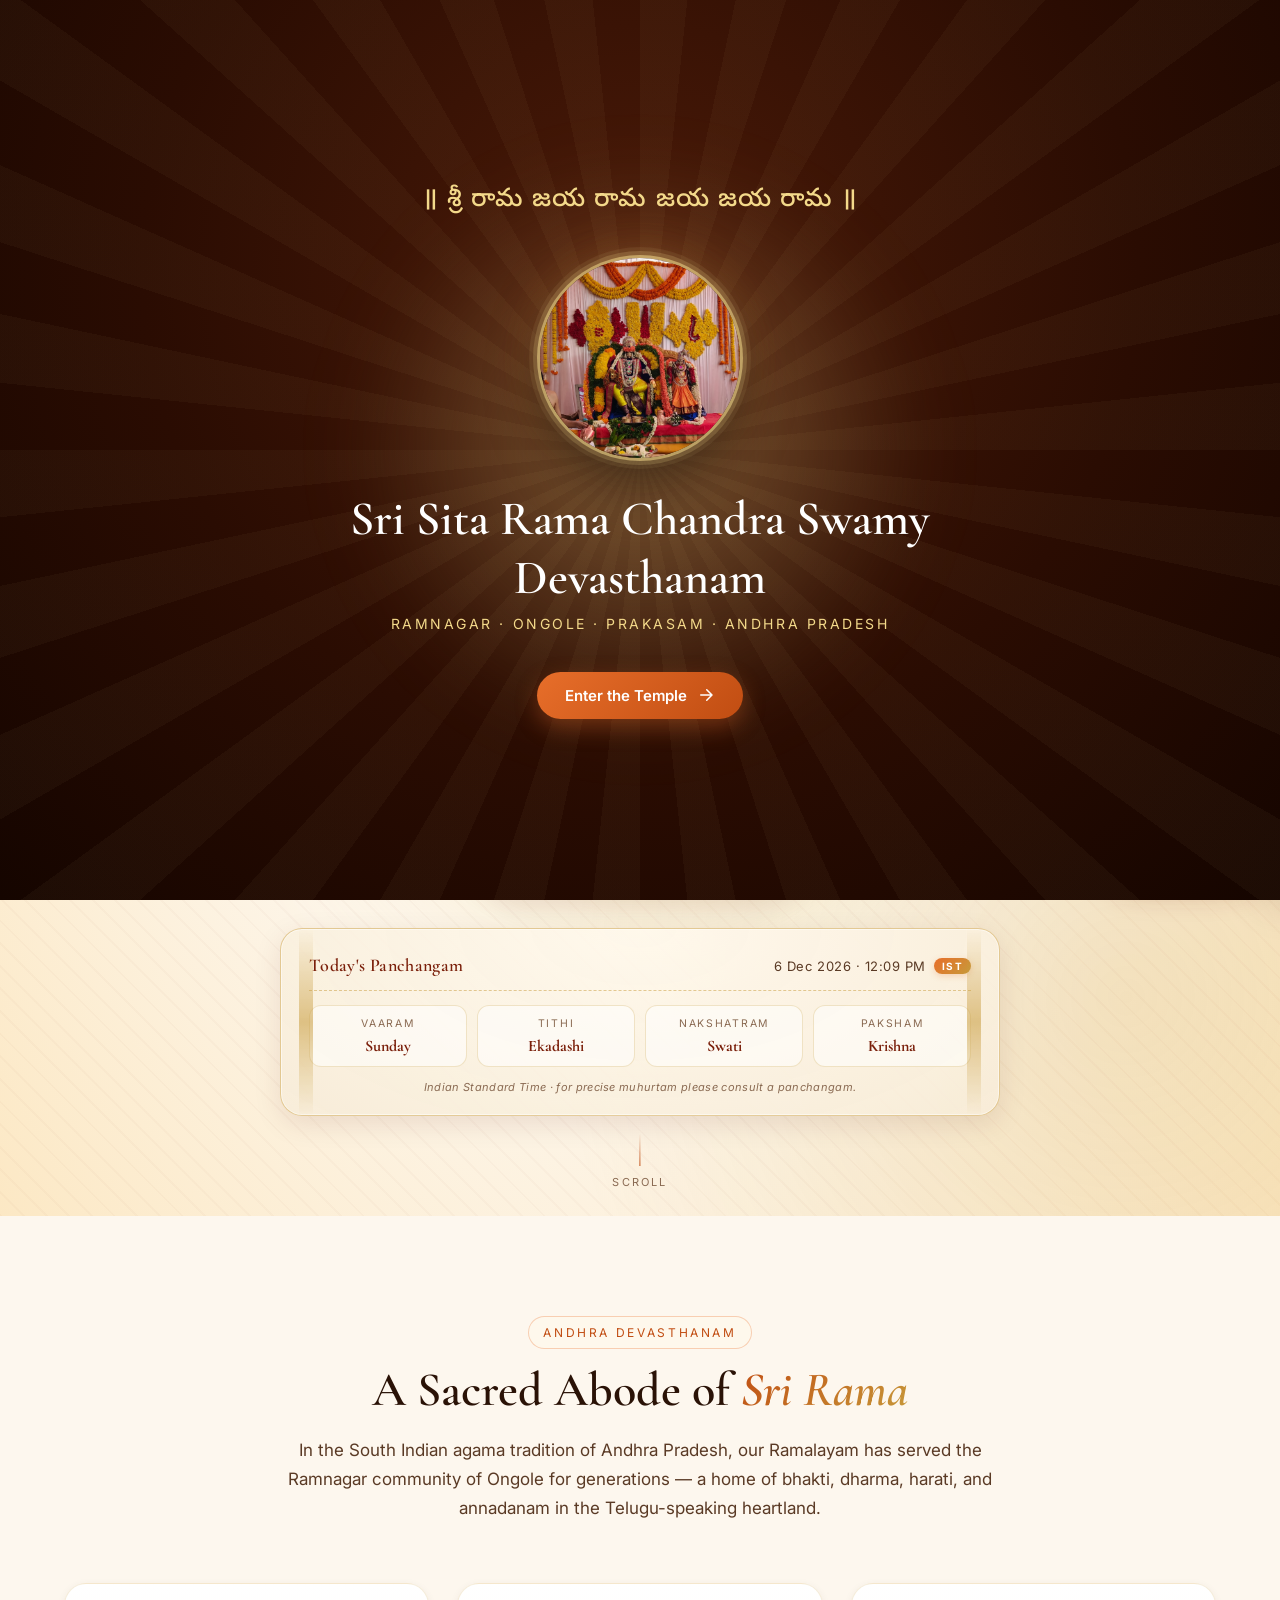
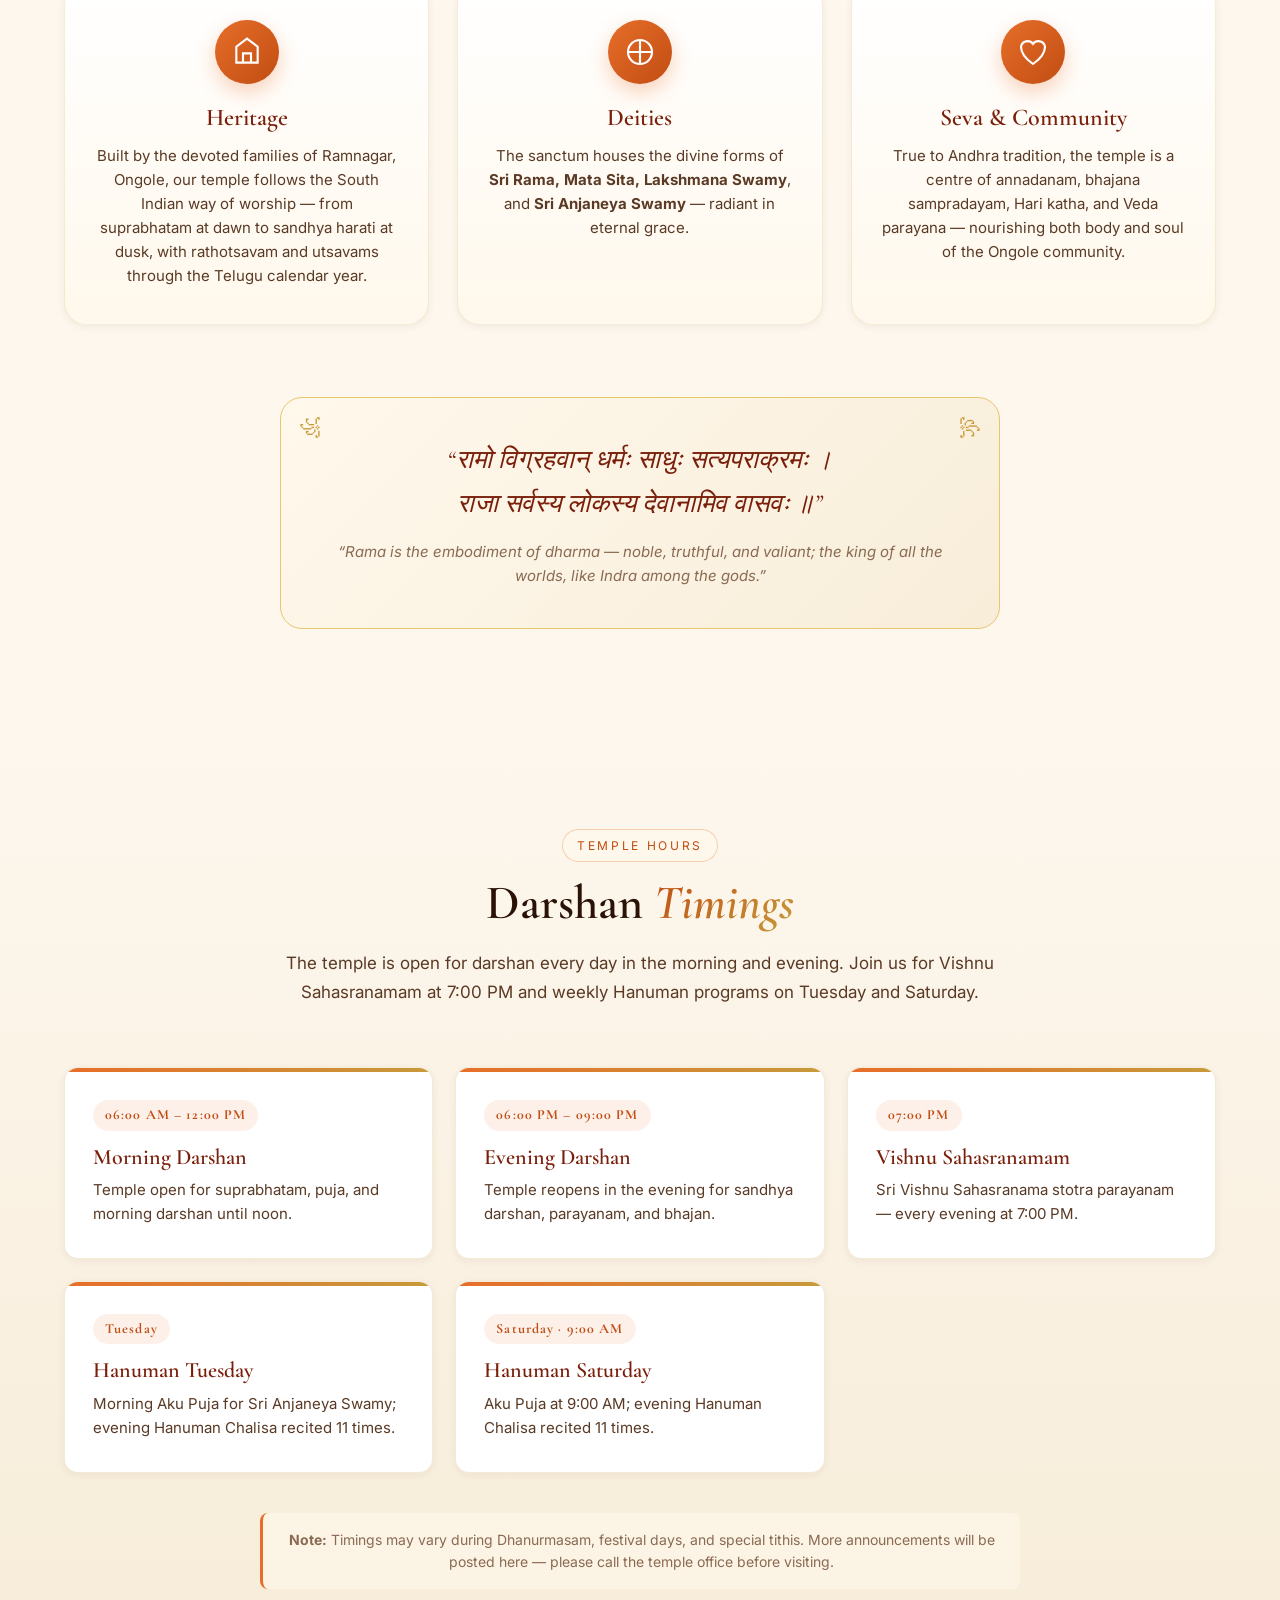
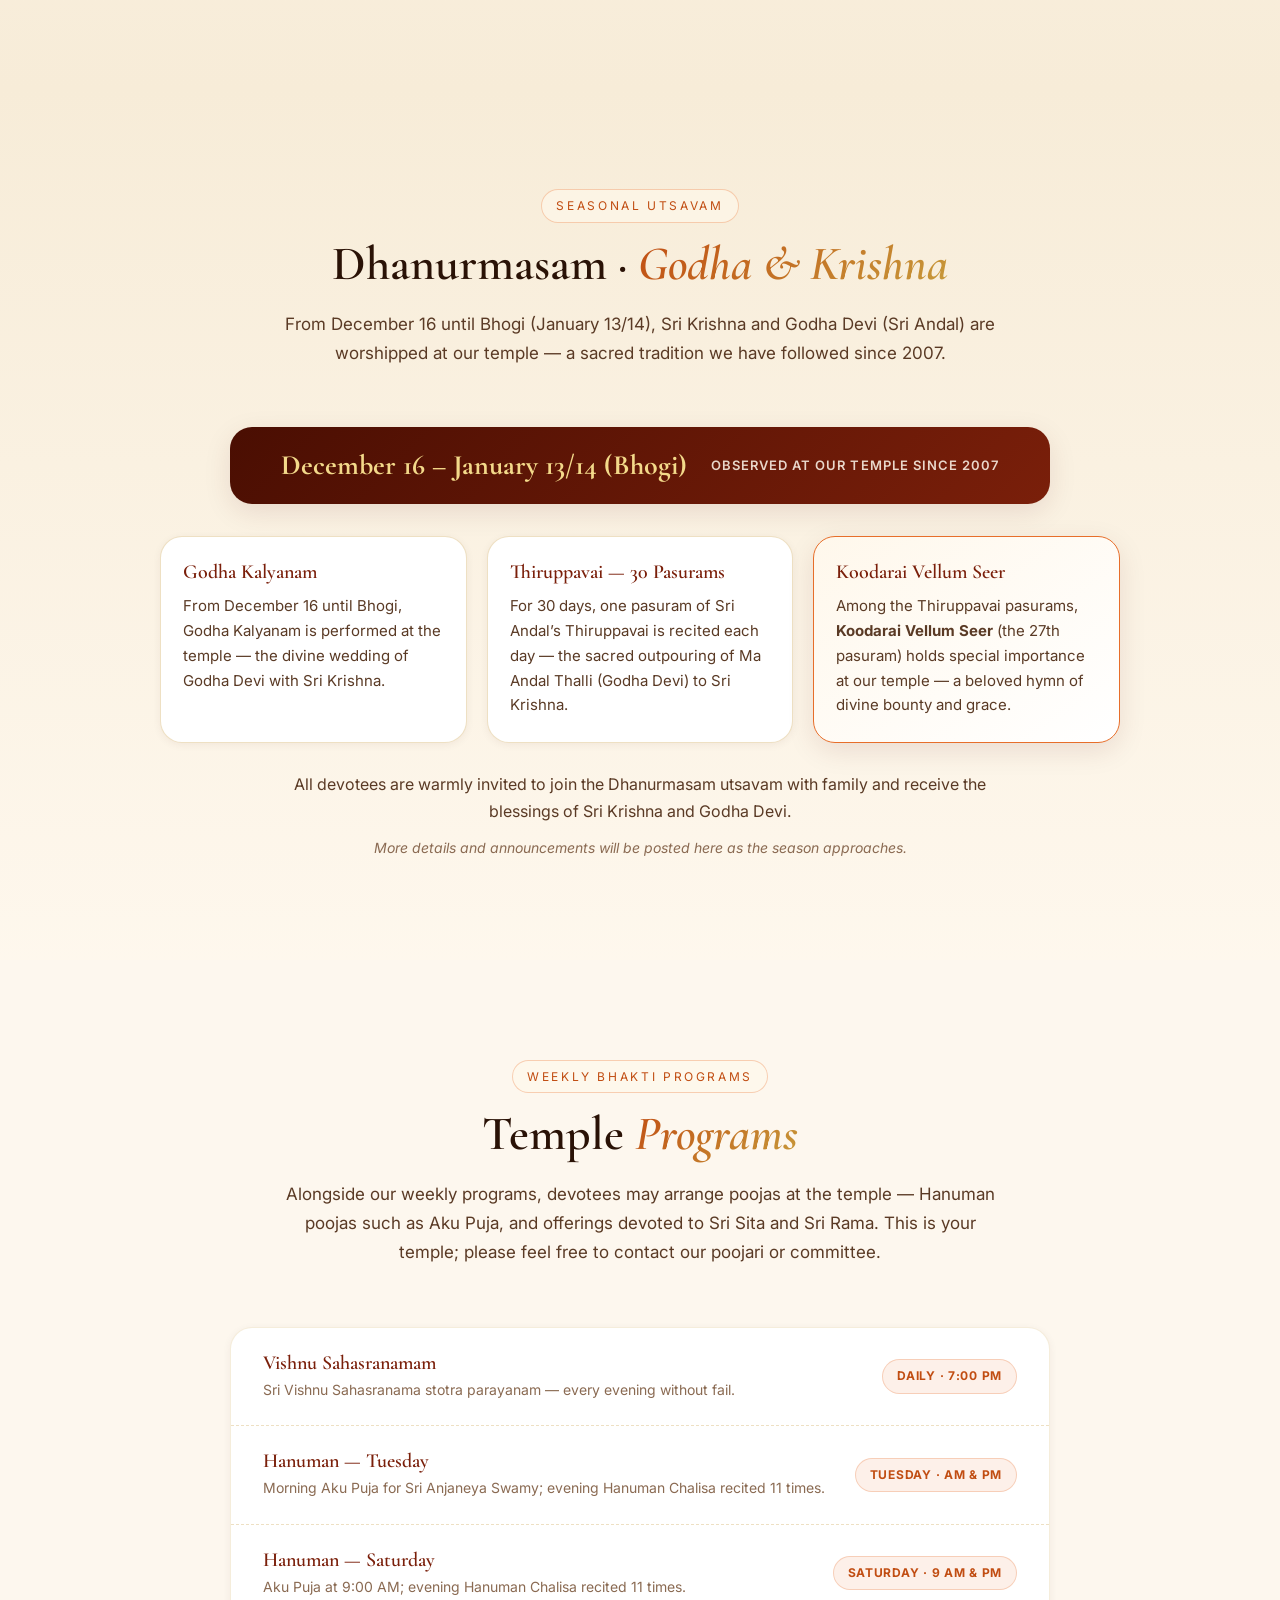
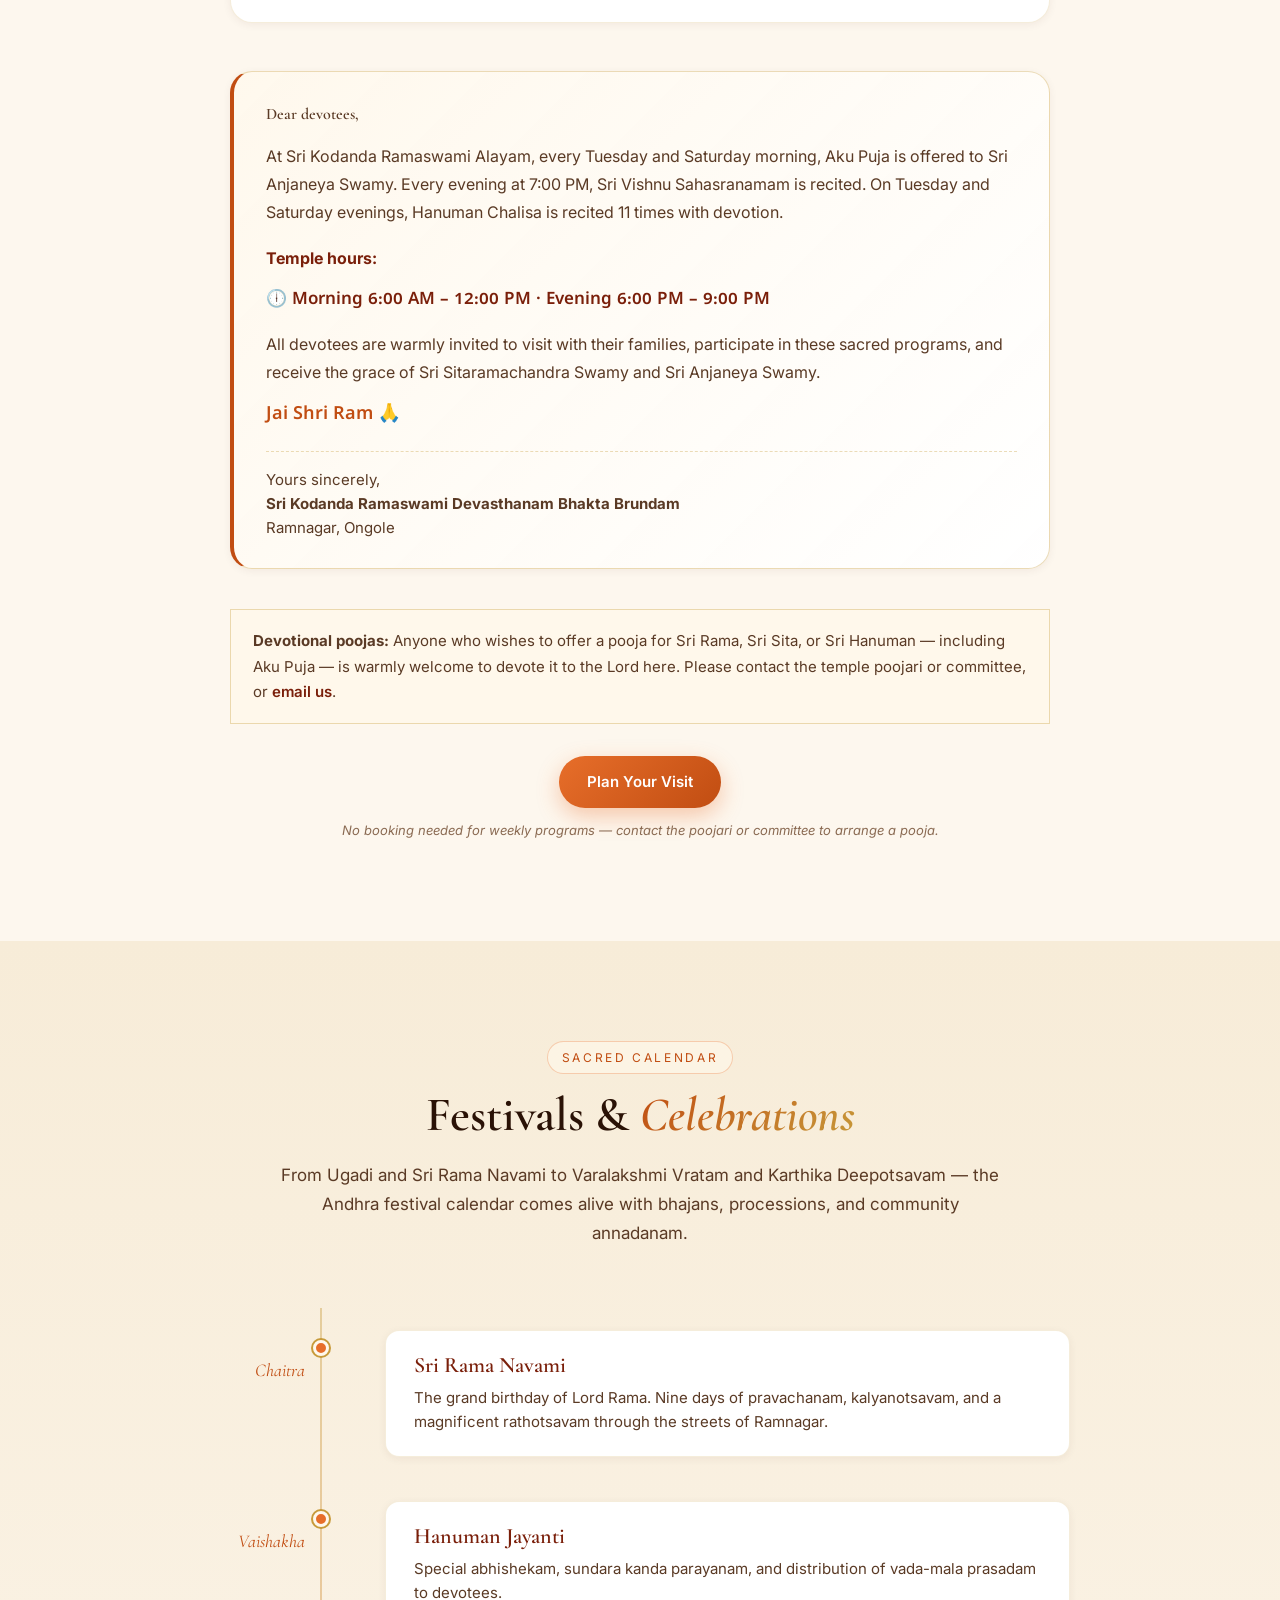
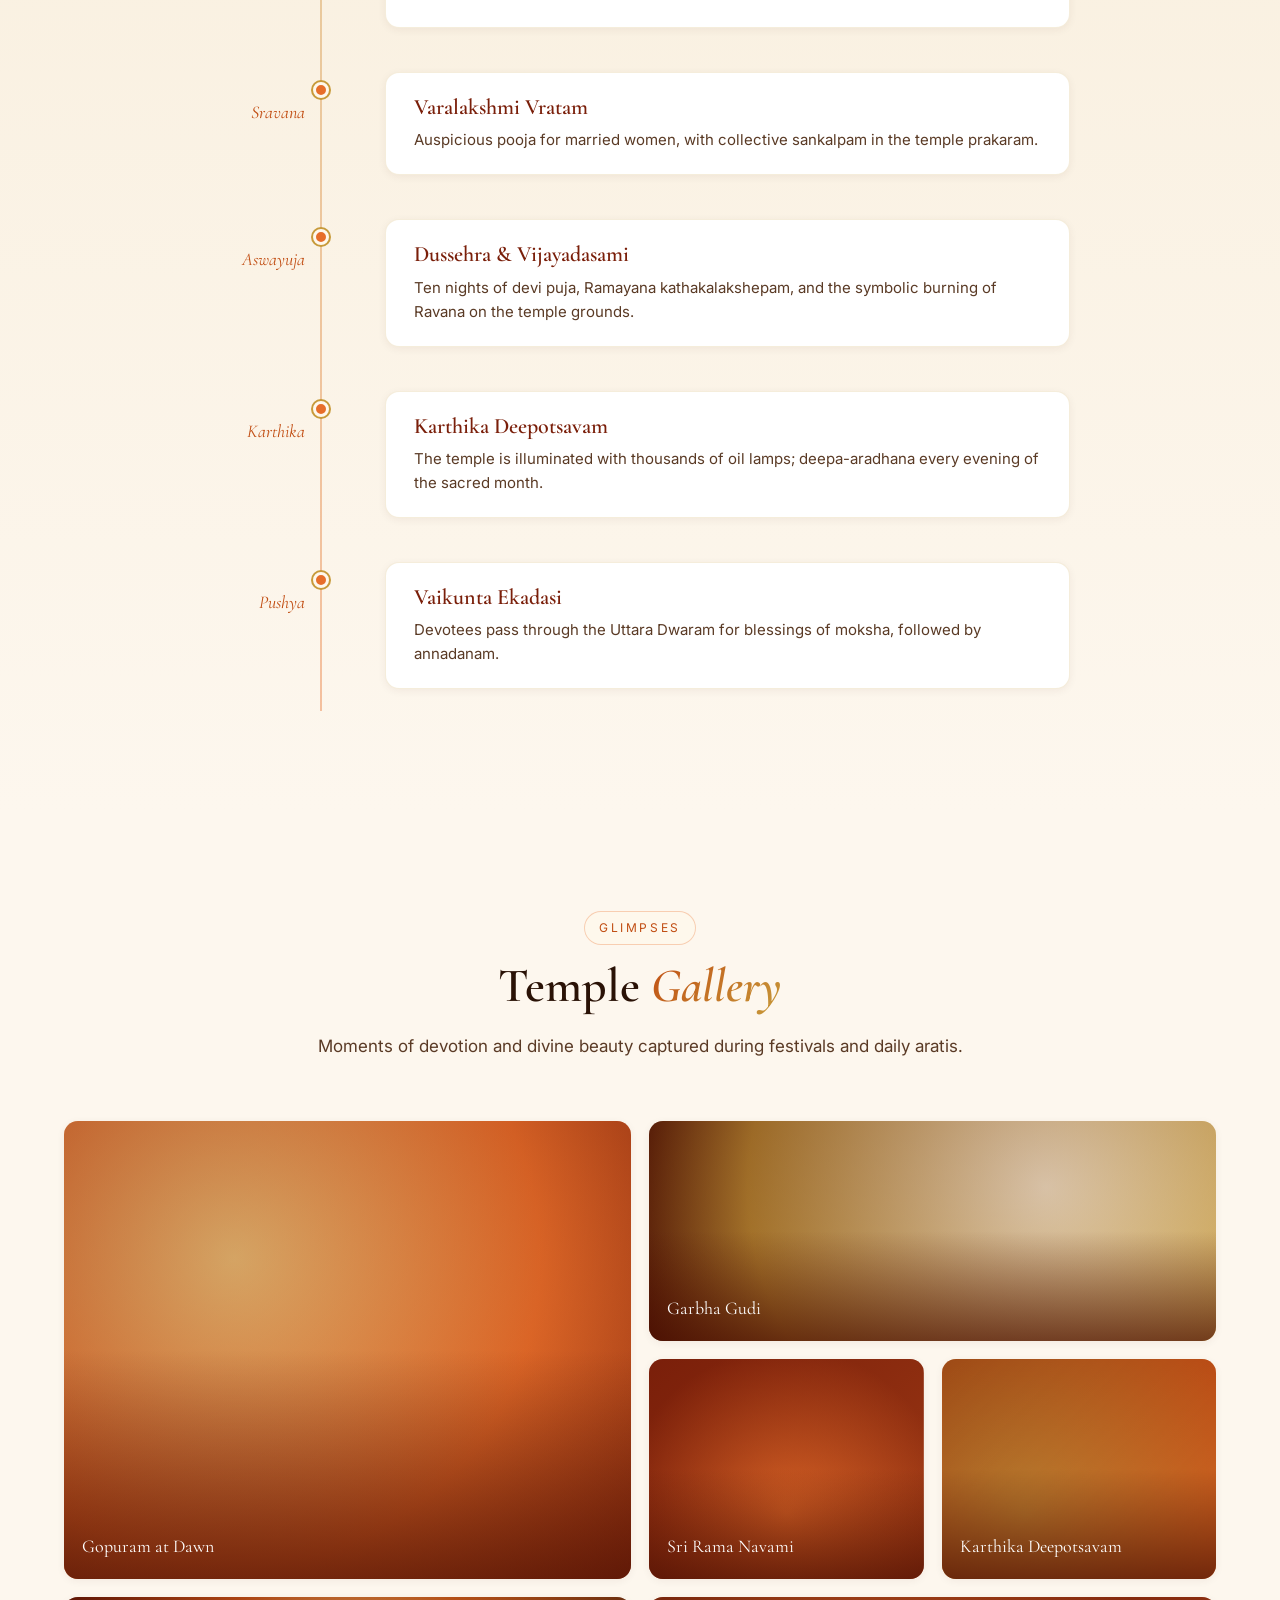
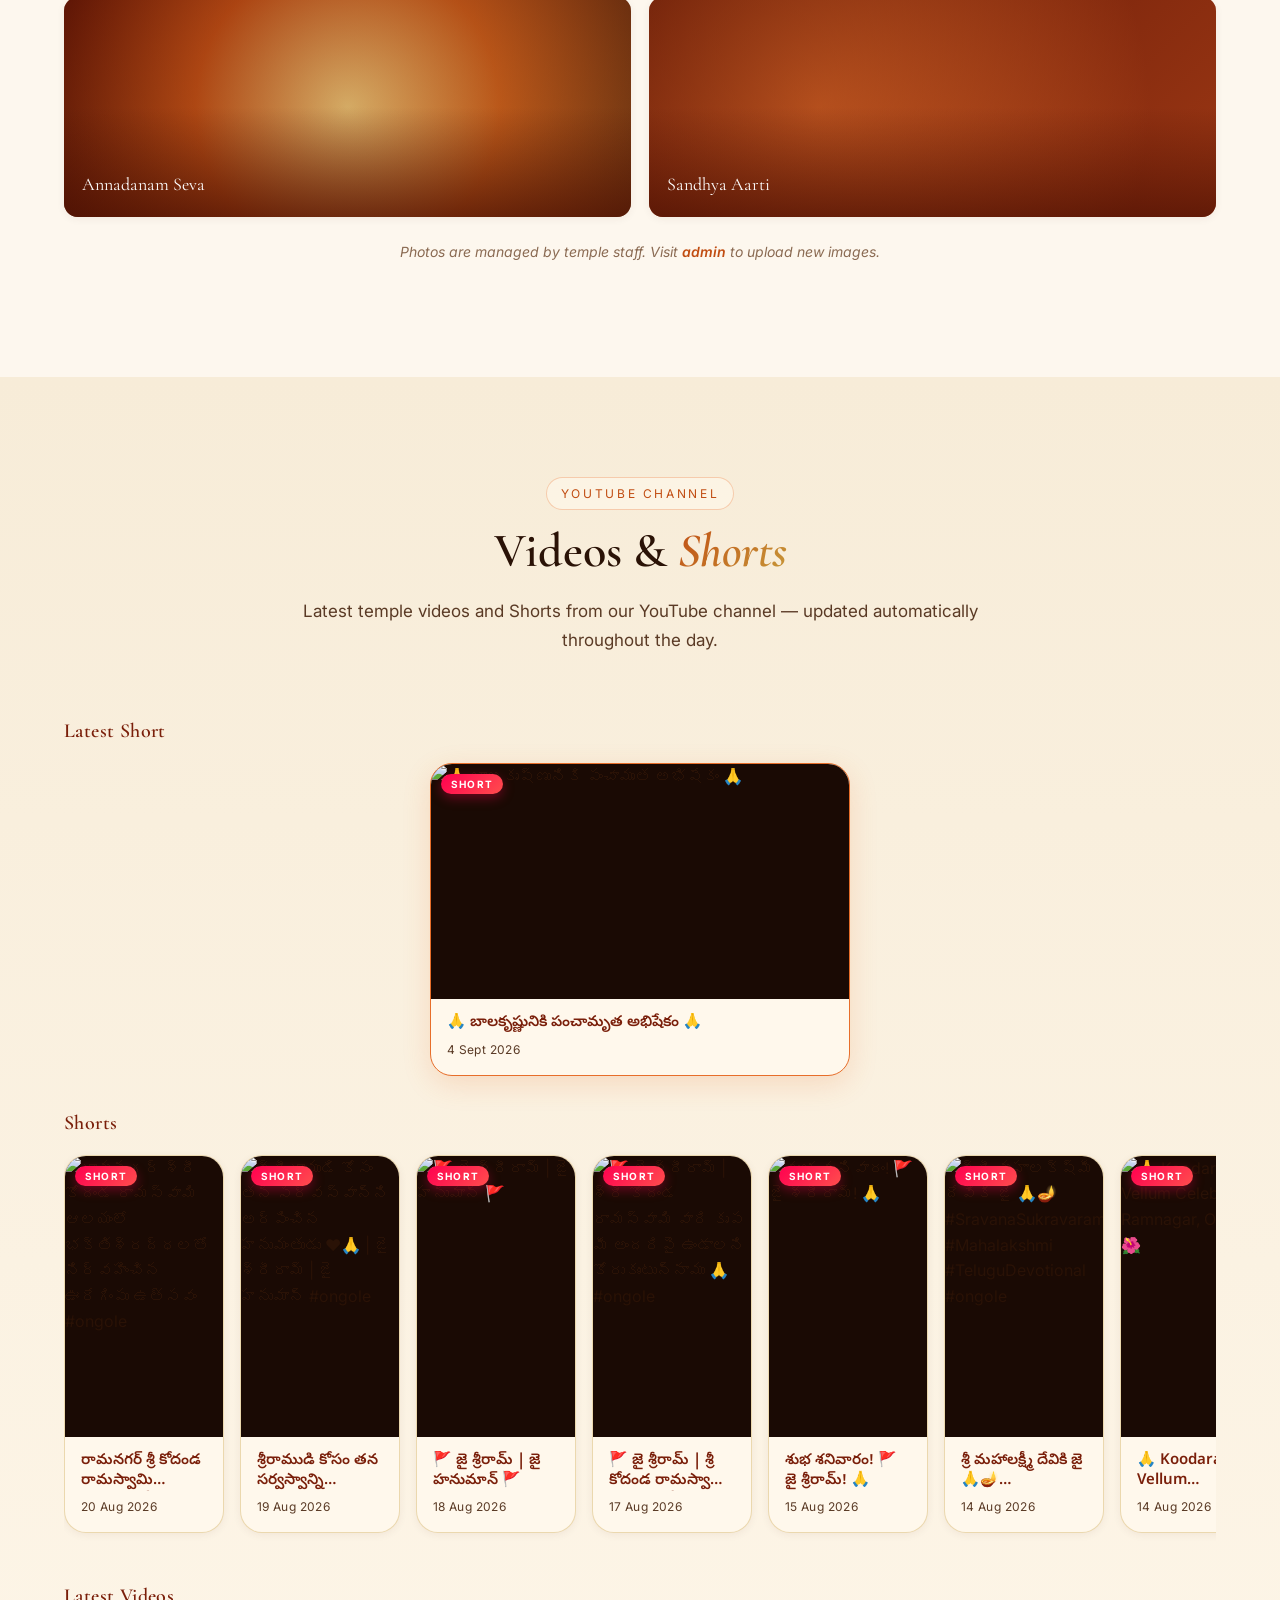
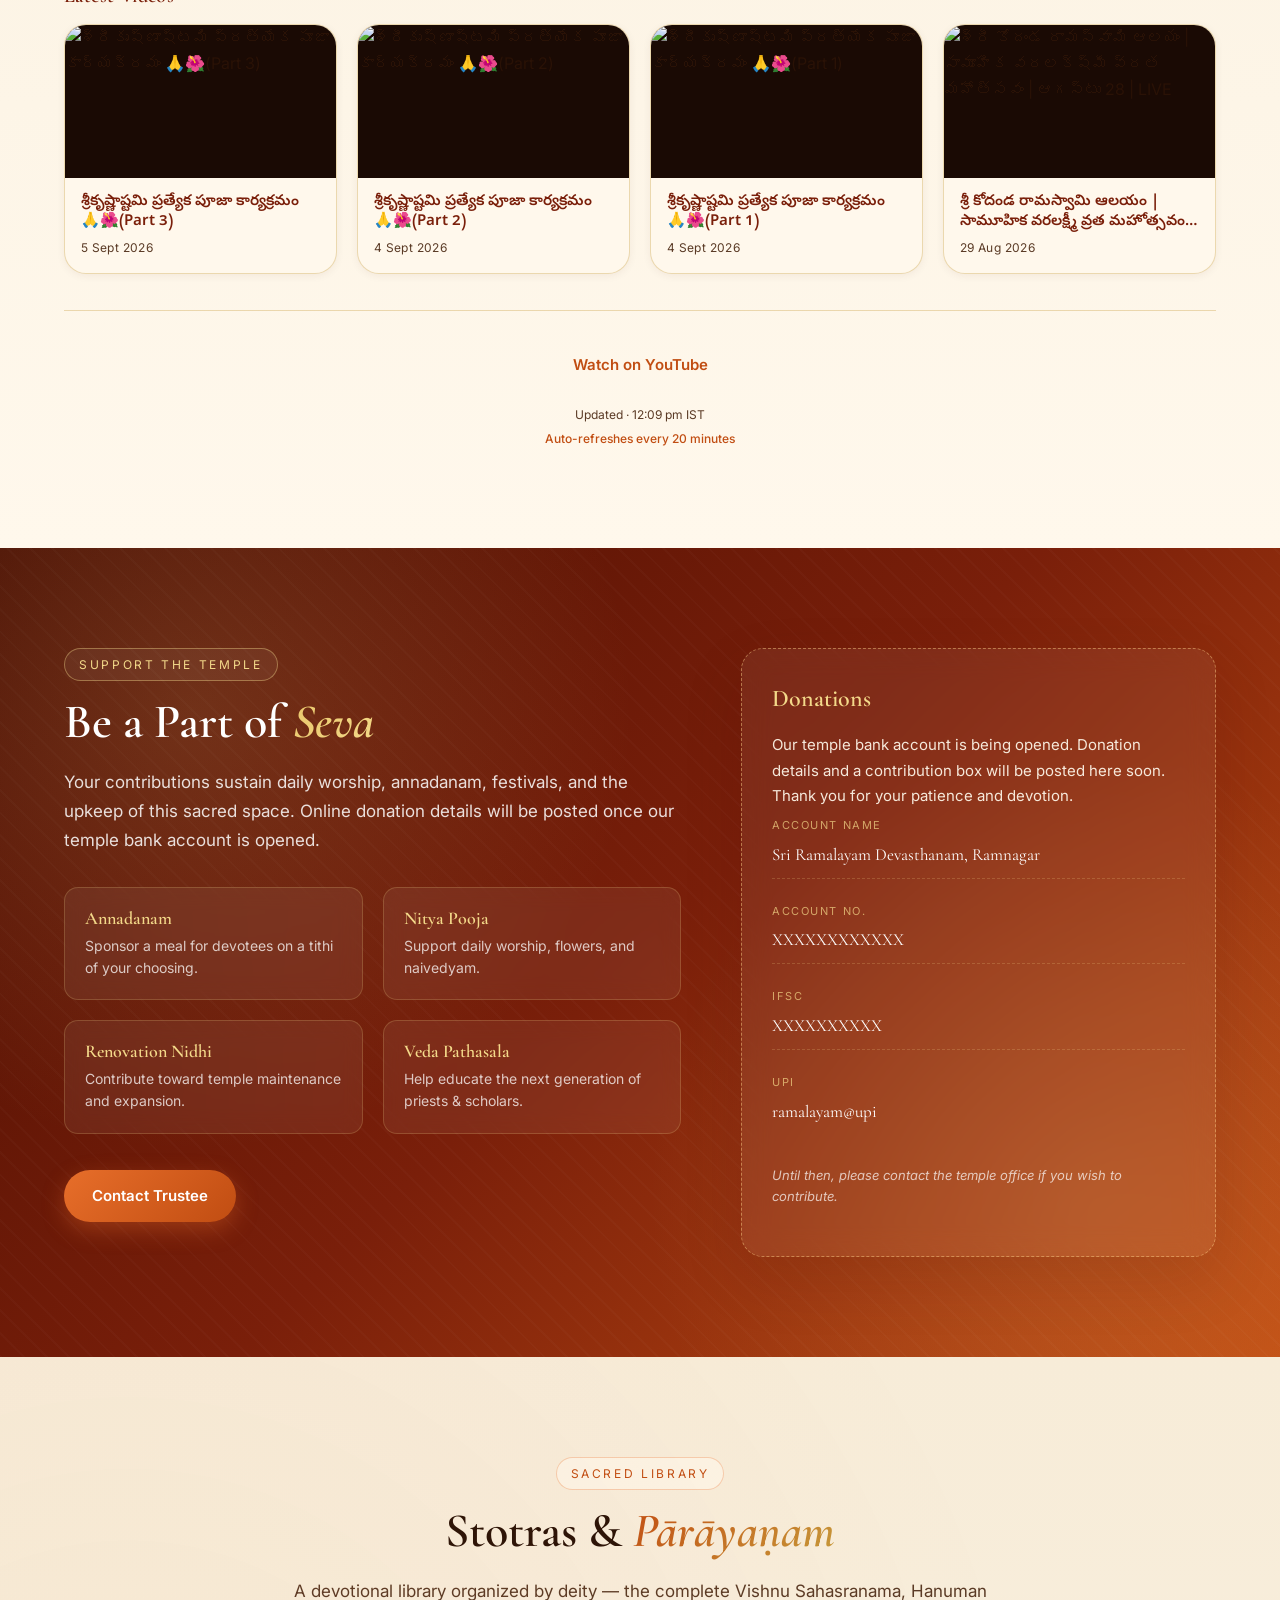
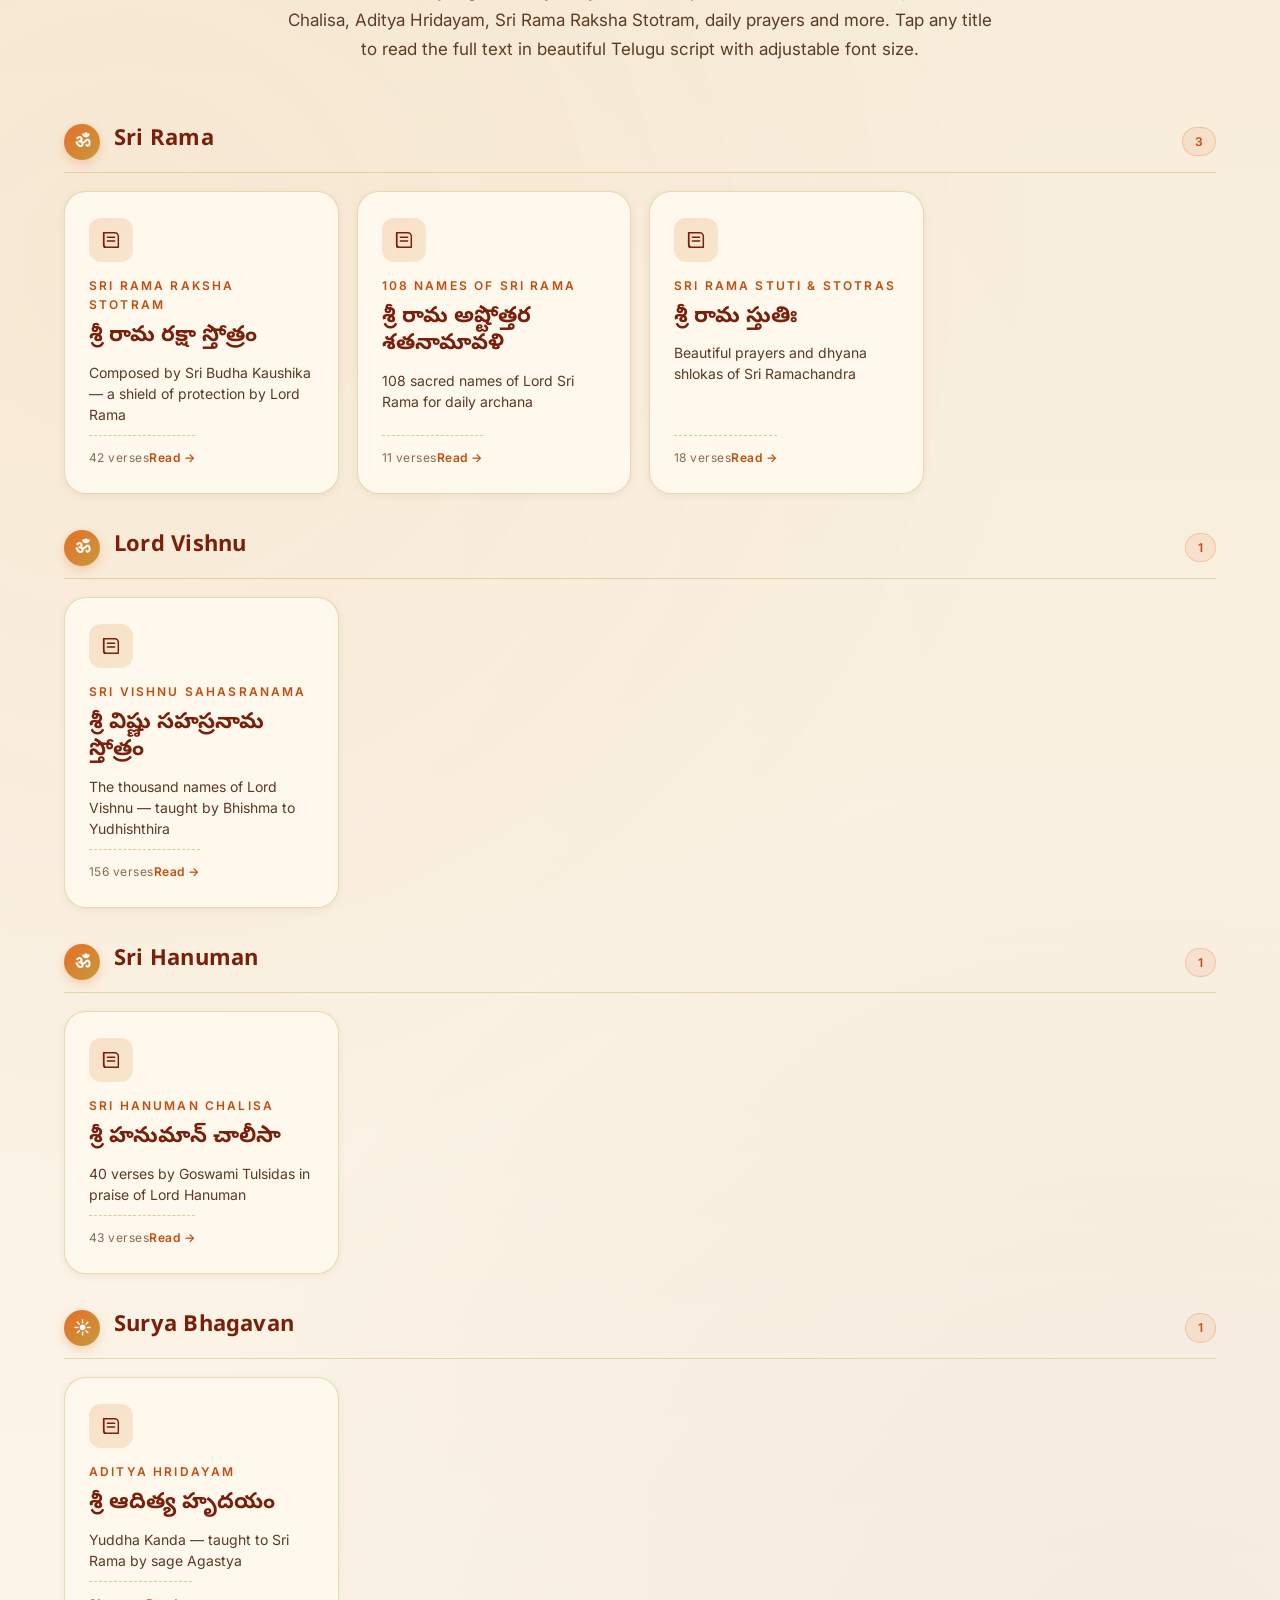
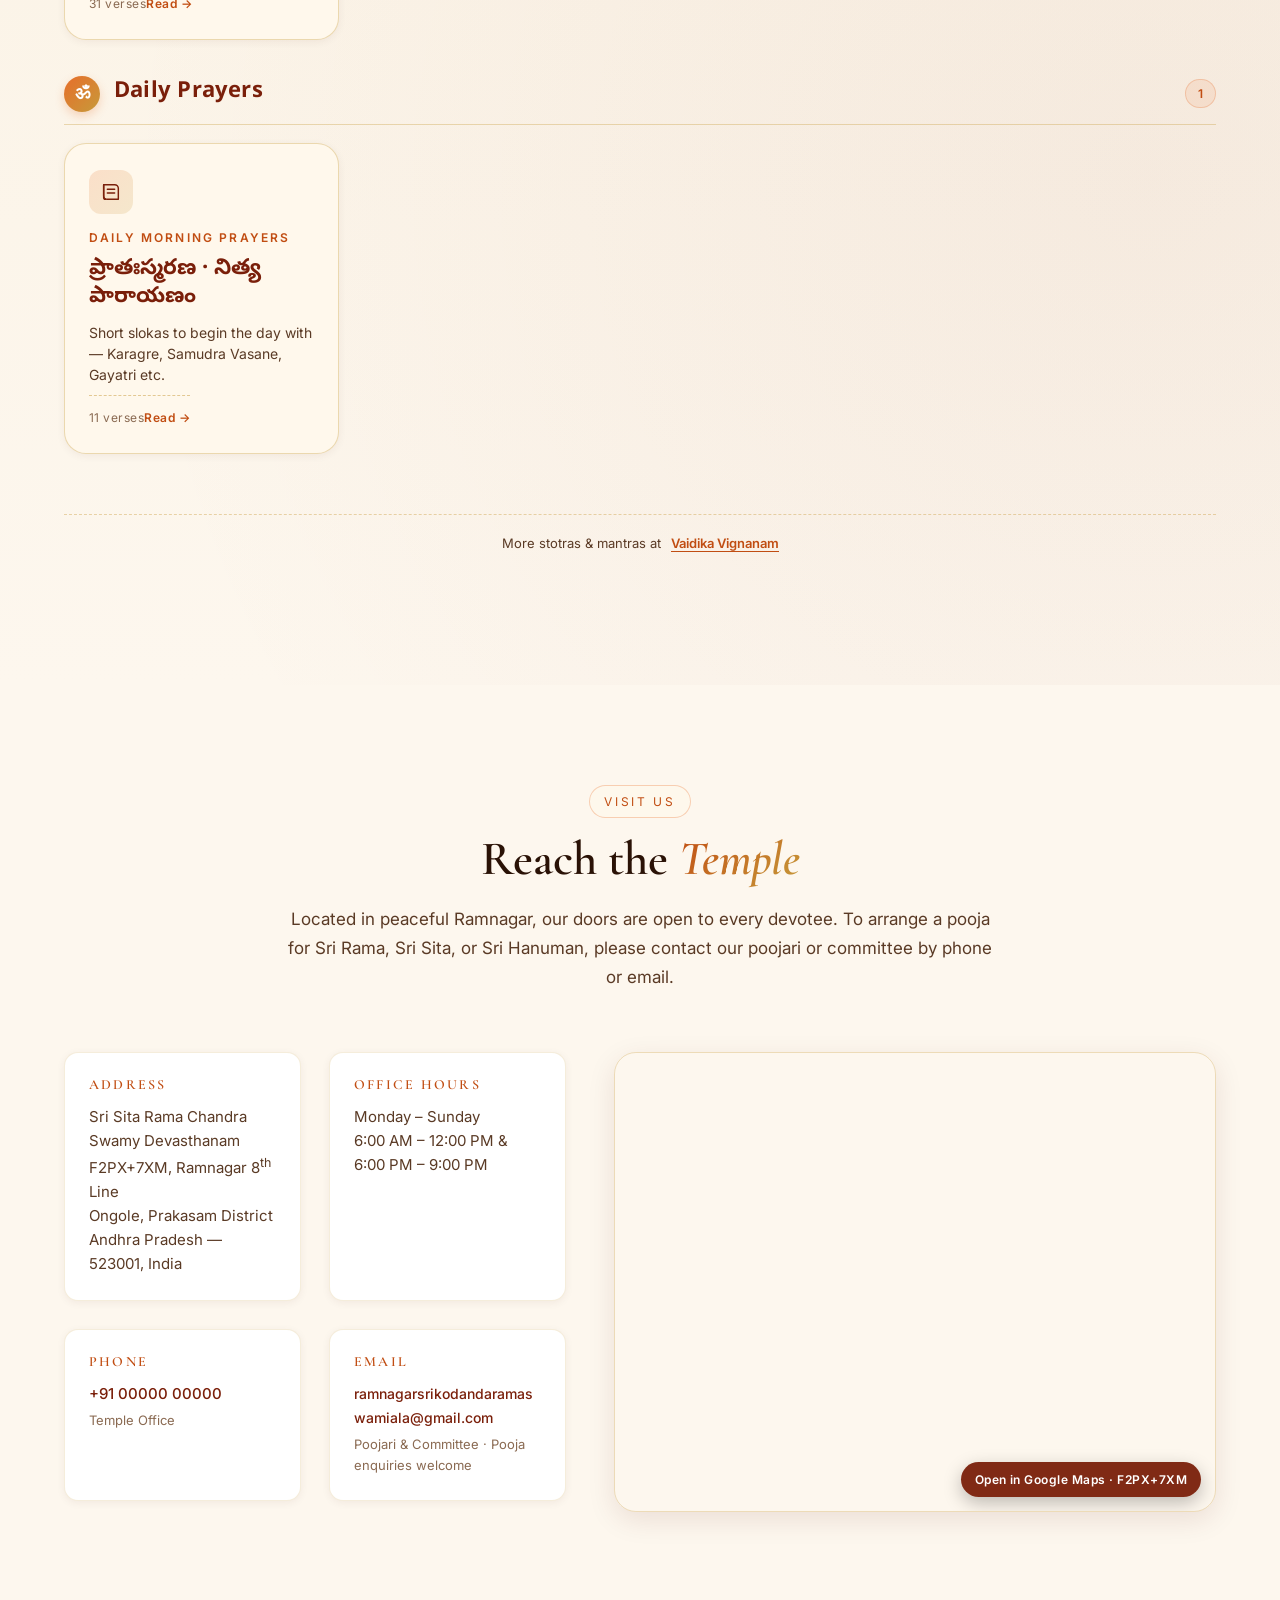
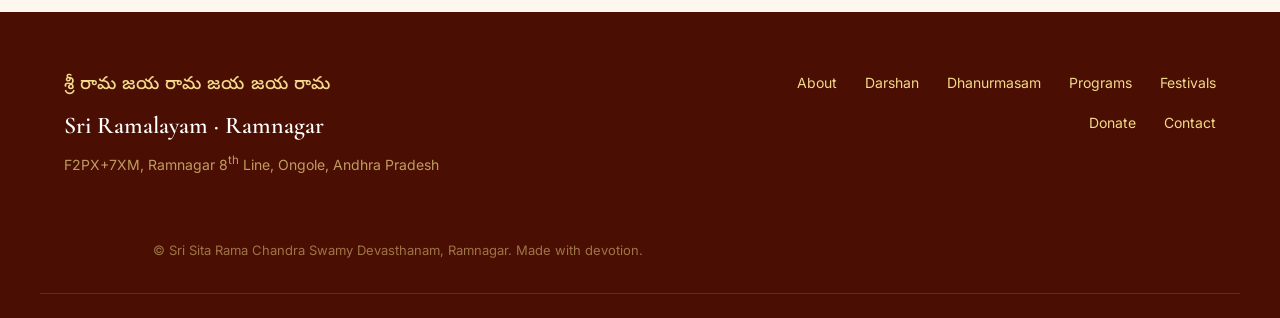
==== commit 0718b55f: "Use consistent styling for all Darshan timing cards. Remove the orange highlight from the morning an" ====
--- a/index.html
+++ b/index.html
@@ -25,7 +25,7 @@
       rel="stylesheet"
     />
 
-    <link rel="stylesheet" href="styles.css?v=15" />
+    <link rel="stylesheet" href="styles.css?v=16" />
     <link rel="icon" href="data:image/svg+xml,%3Csvg xmlns='http://www.w3.org/2000/svg' viewBox='0 0 100 100'%3E%3Ctext y='.9em' font-size='90'%3E%F0%9F%95%89%EF%B8%8F%3C/text%3E%3C/svg%3E" />
 </head>
 <body>
@@ -265,12 +265,12 @@
             </div>
 
             <div class="darshan__grid darshan__grid--hours">
-                <div class="darshan__card darshan__card--highlight">
+                <div class="darshan__card">
                     <span class="darshan__time">06:00 AM – 12:00 PM</span>
                     <h3 data-i18n="darshan.s1.title">Morning Darshan</h3>
                     <p data-i18n="darshan.s1.body">Temple open for suprabhatam, puja, and morning darshan until noon.</p>
                 </div>
-                <div class="darshan__card darshan__card--highlight">
+                <div class="darshan__card">
                     <span class="darshan__time">06:00 PM – 09:00 PM</span>
                     <h3 data-i18n="darshan.s2.title">Evening Darshan</h3>
                     <p data-i18n="darshan.s2.body">Temple reopens in the evening for sandhya darshan, parayanam, and bhajan.</p>
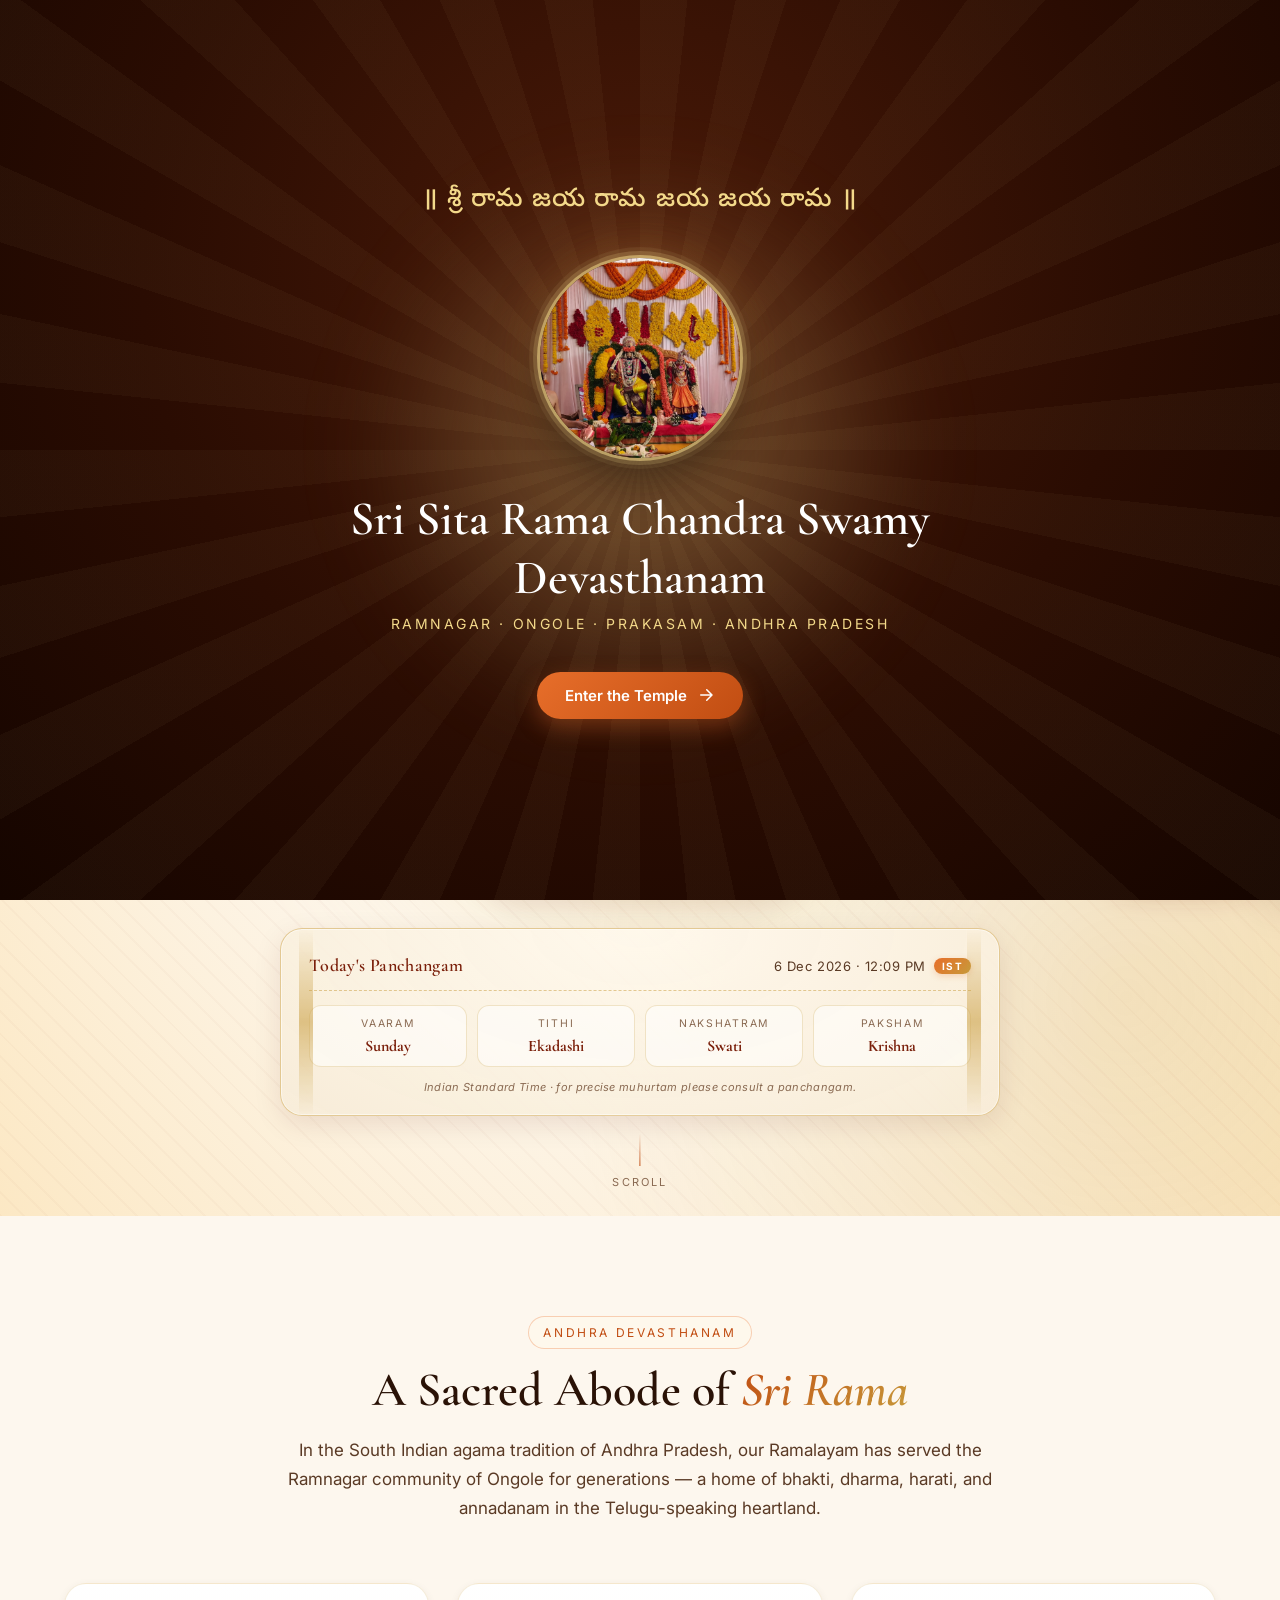
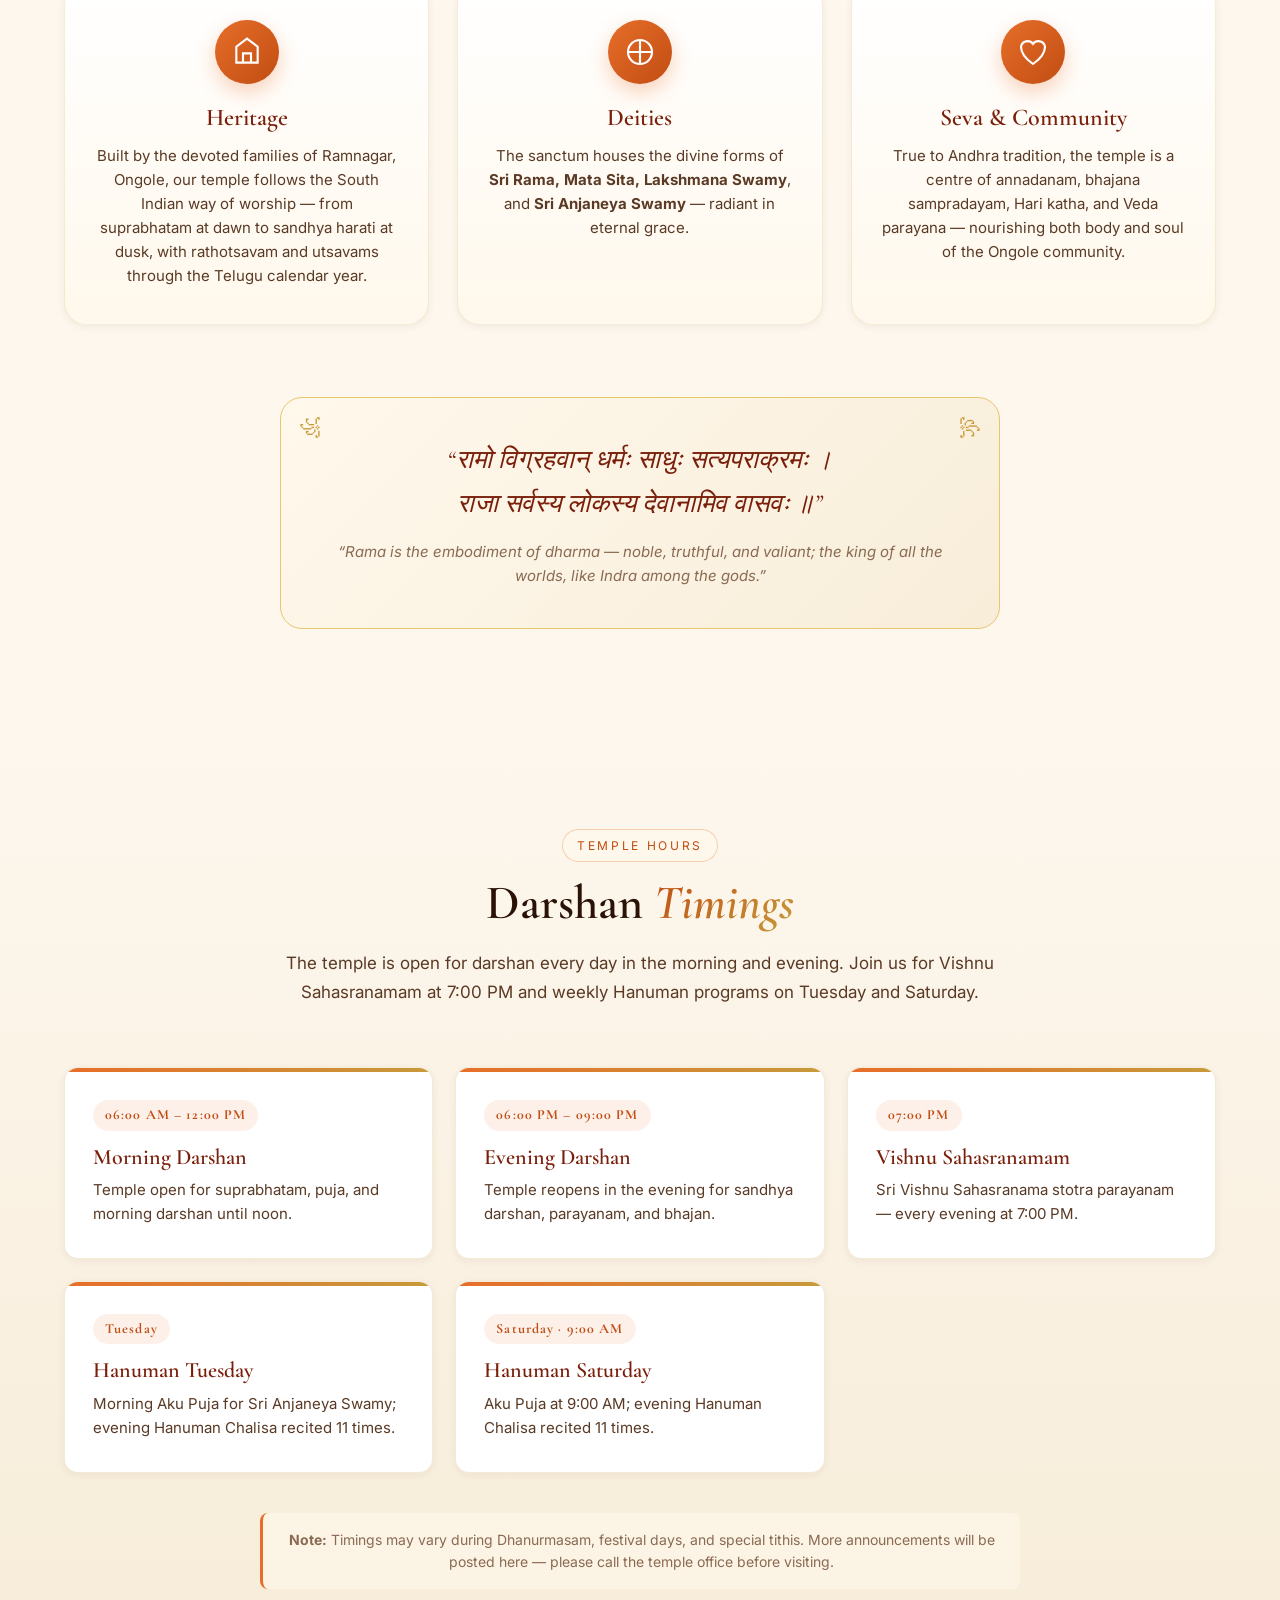
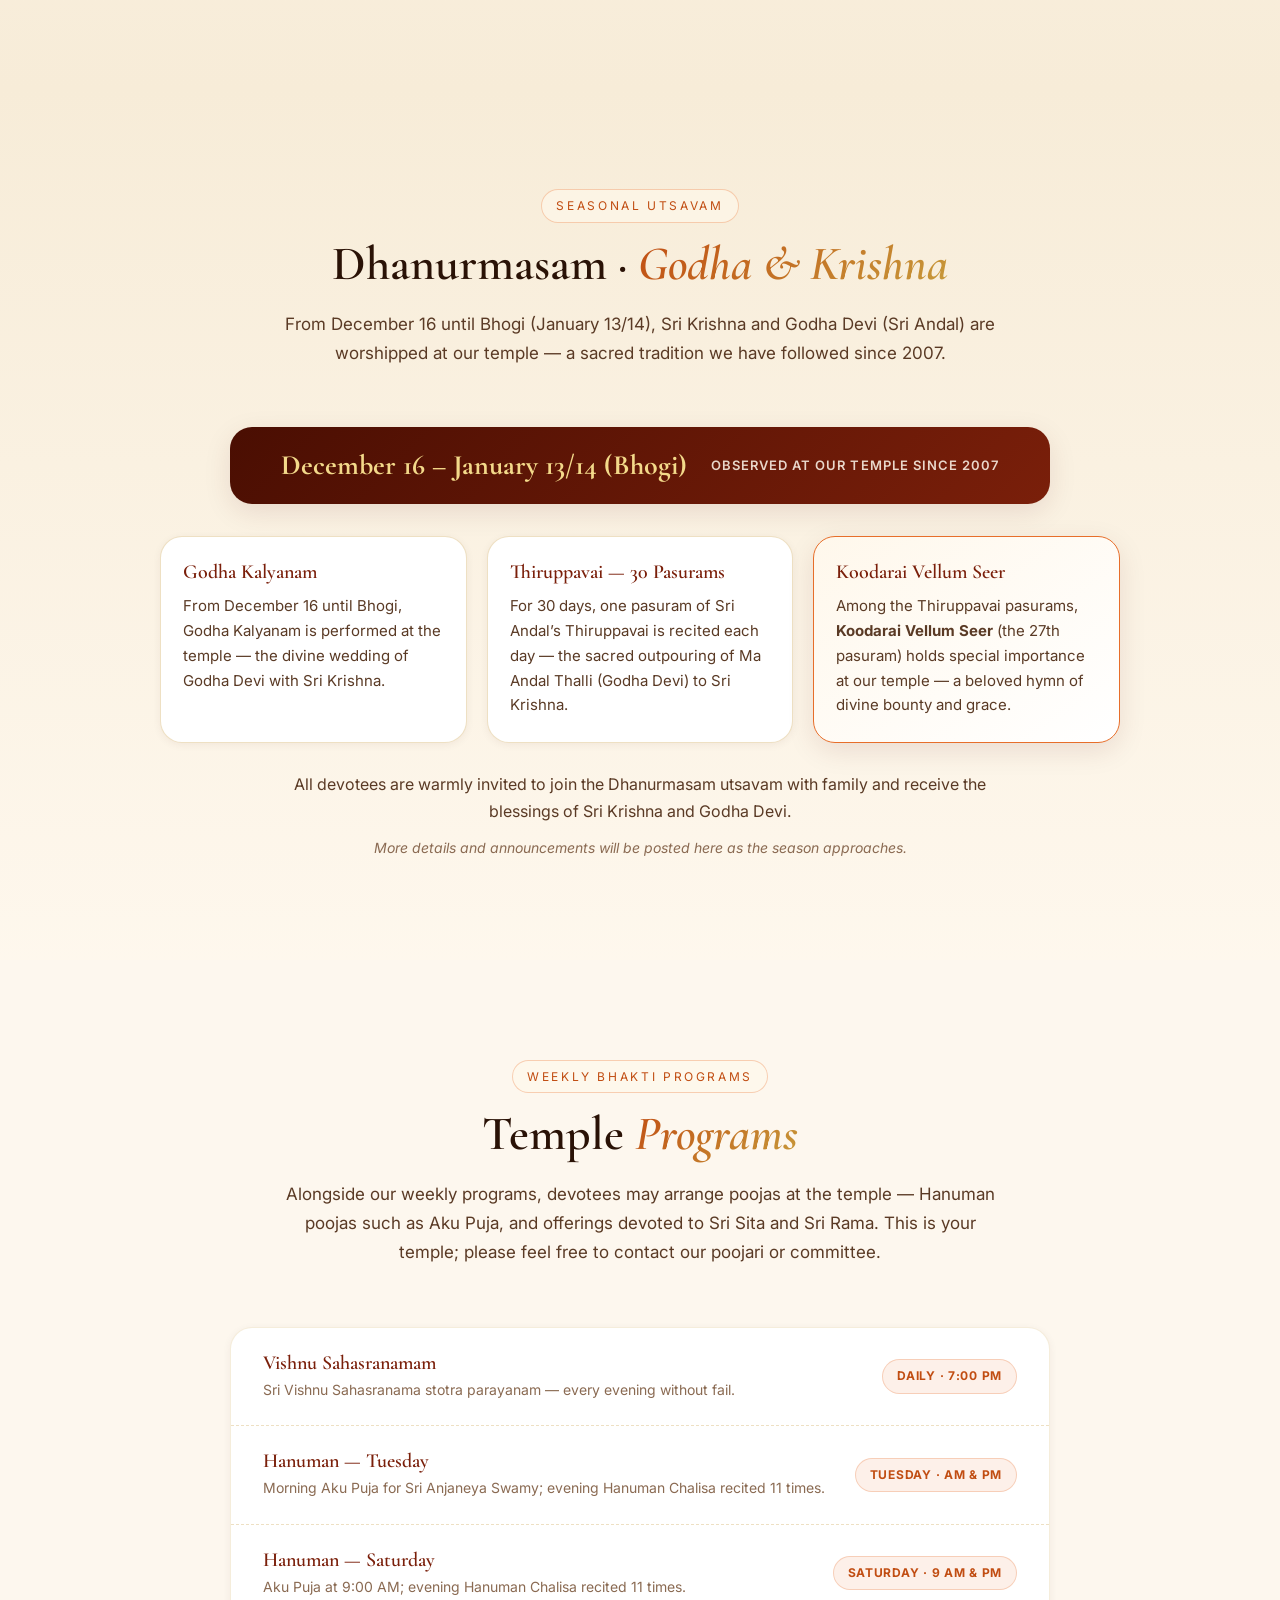
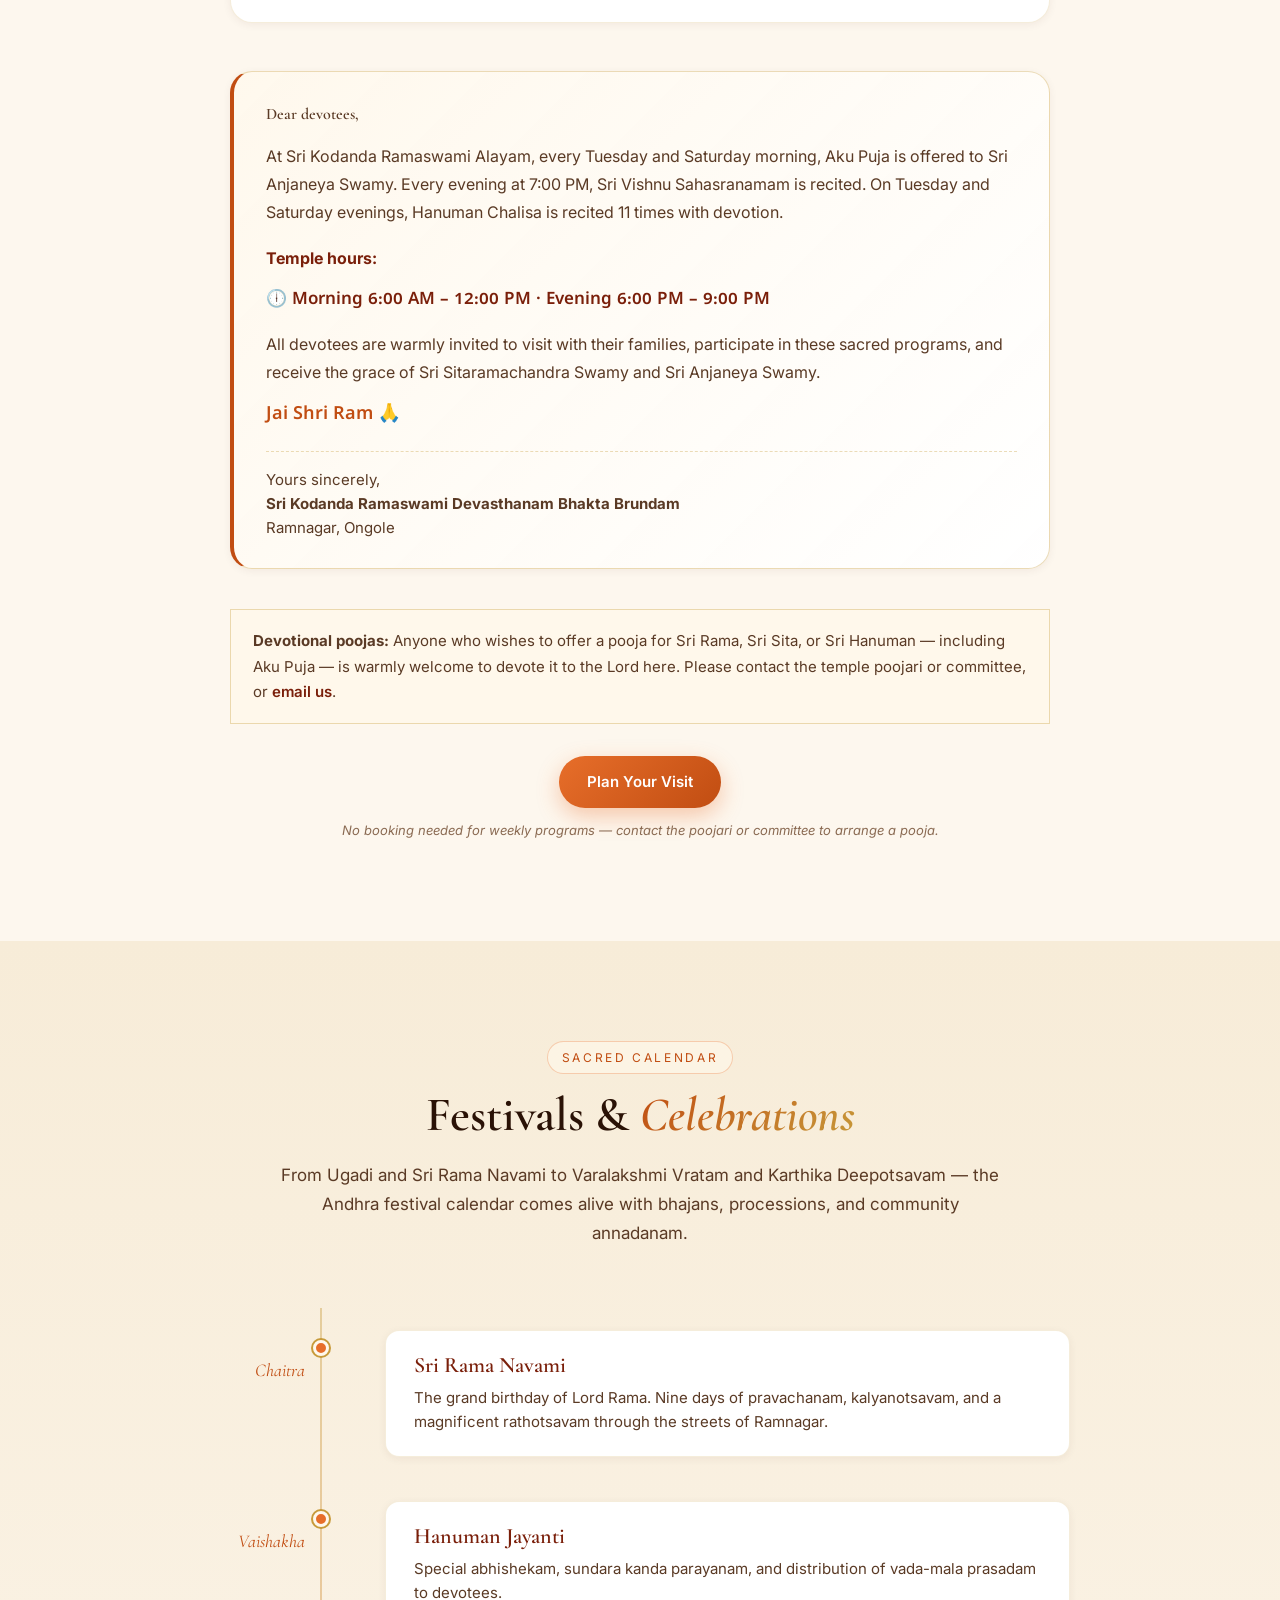
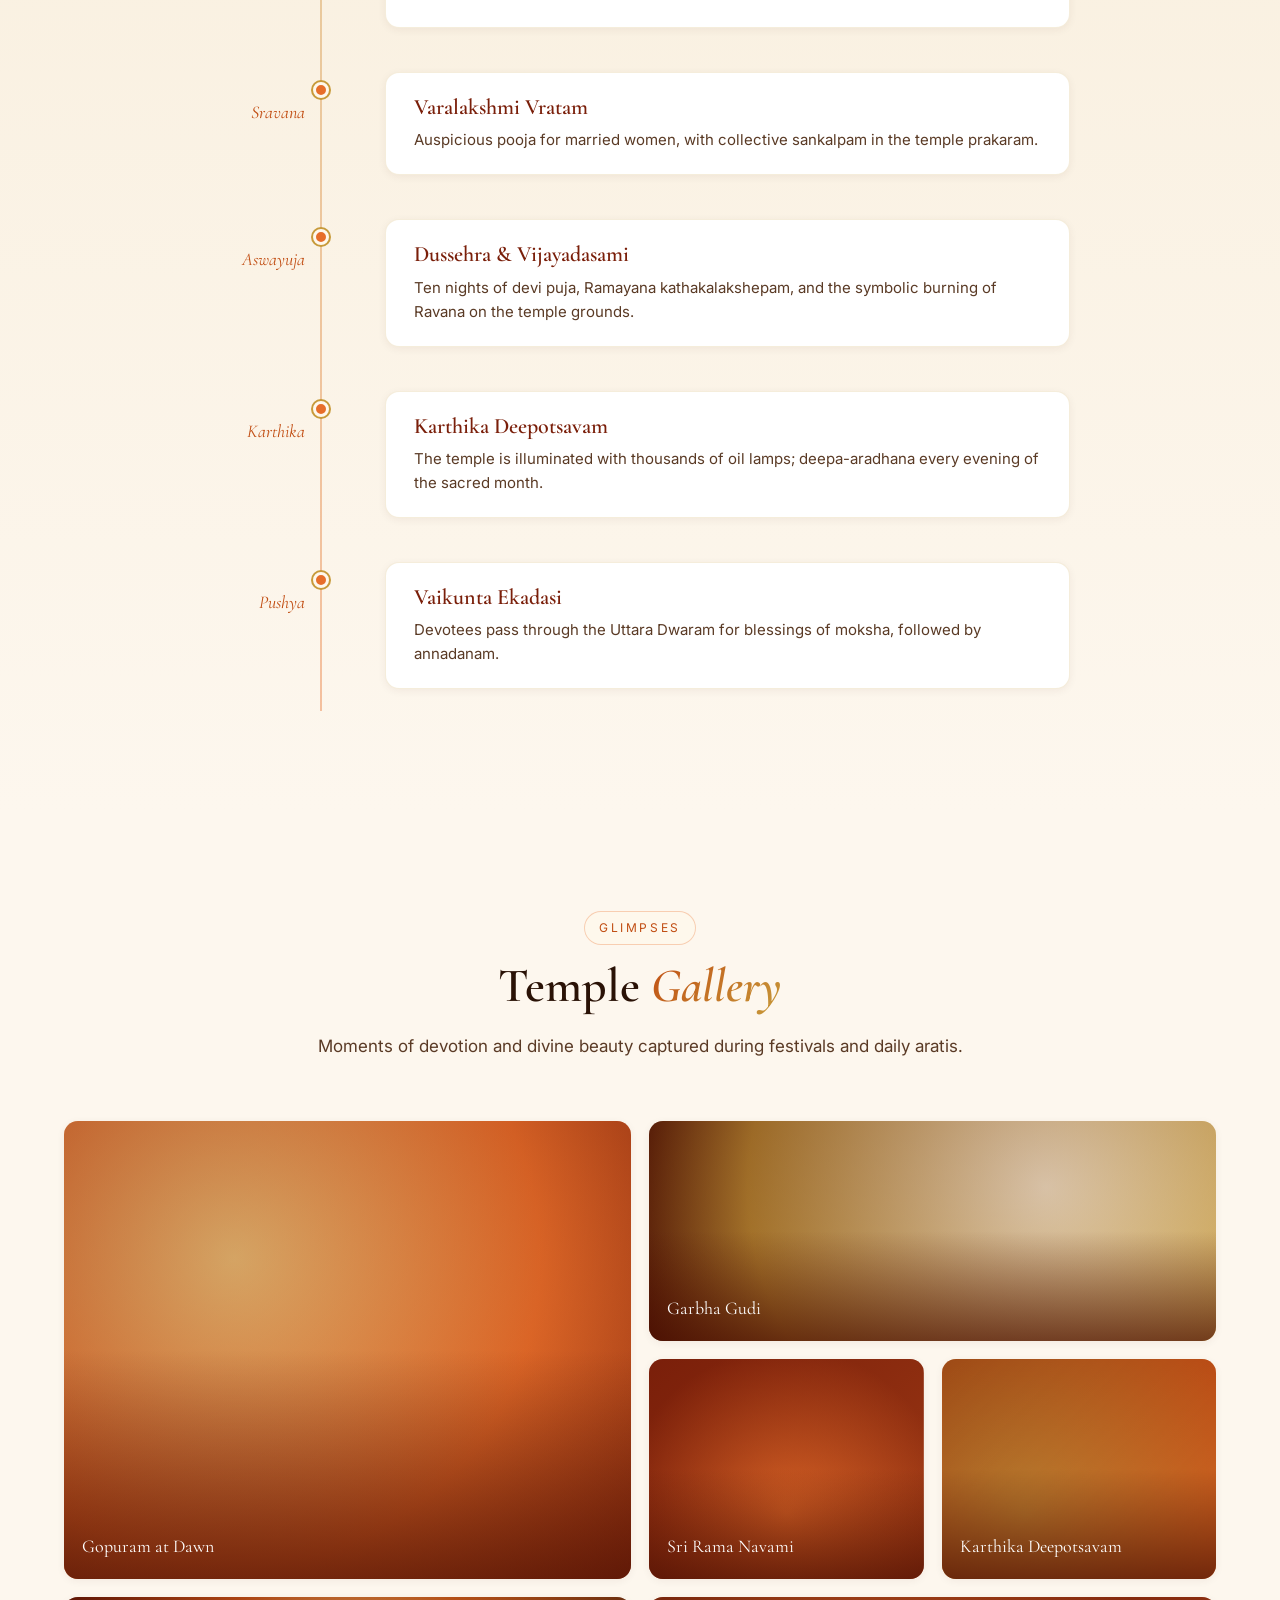
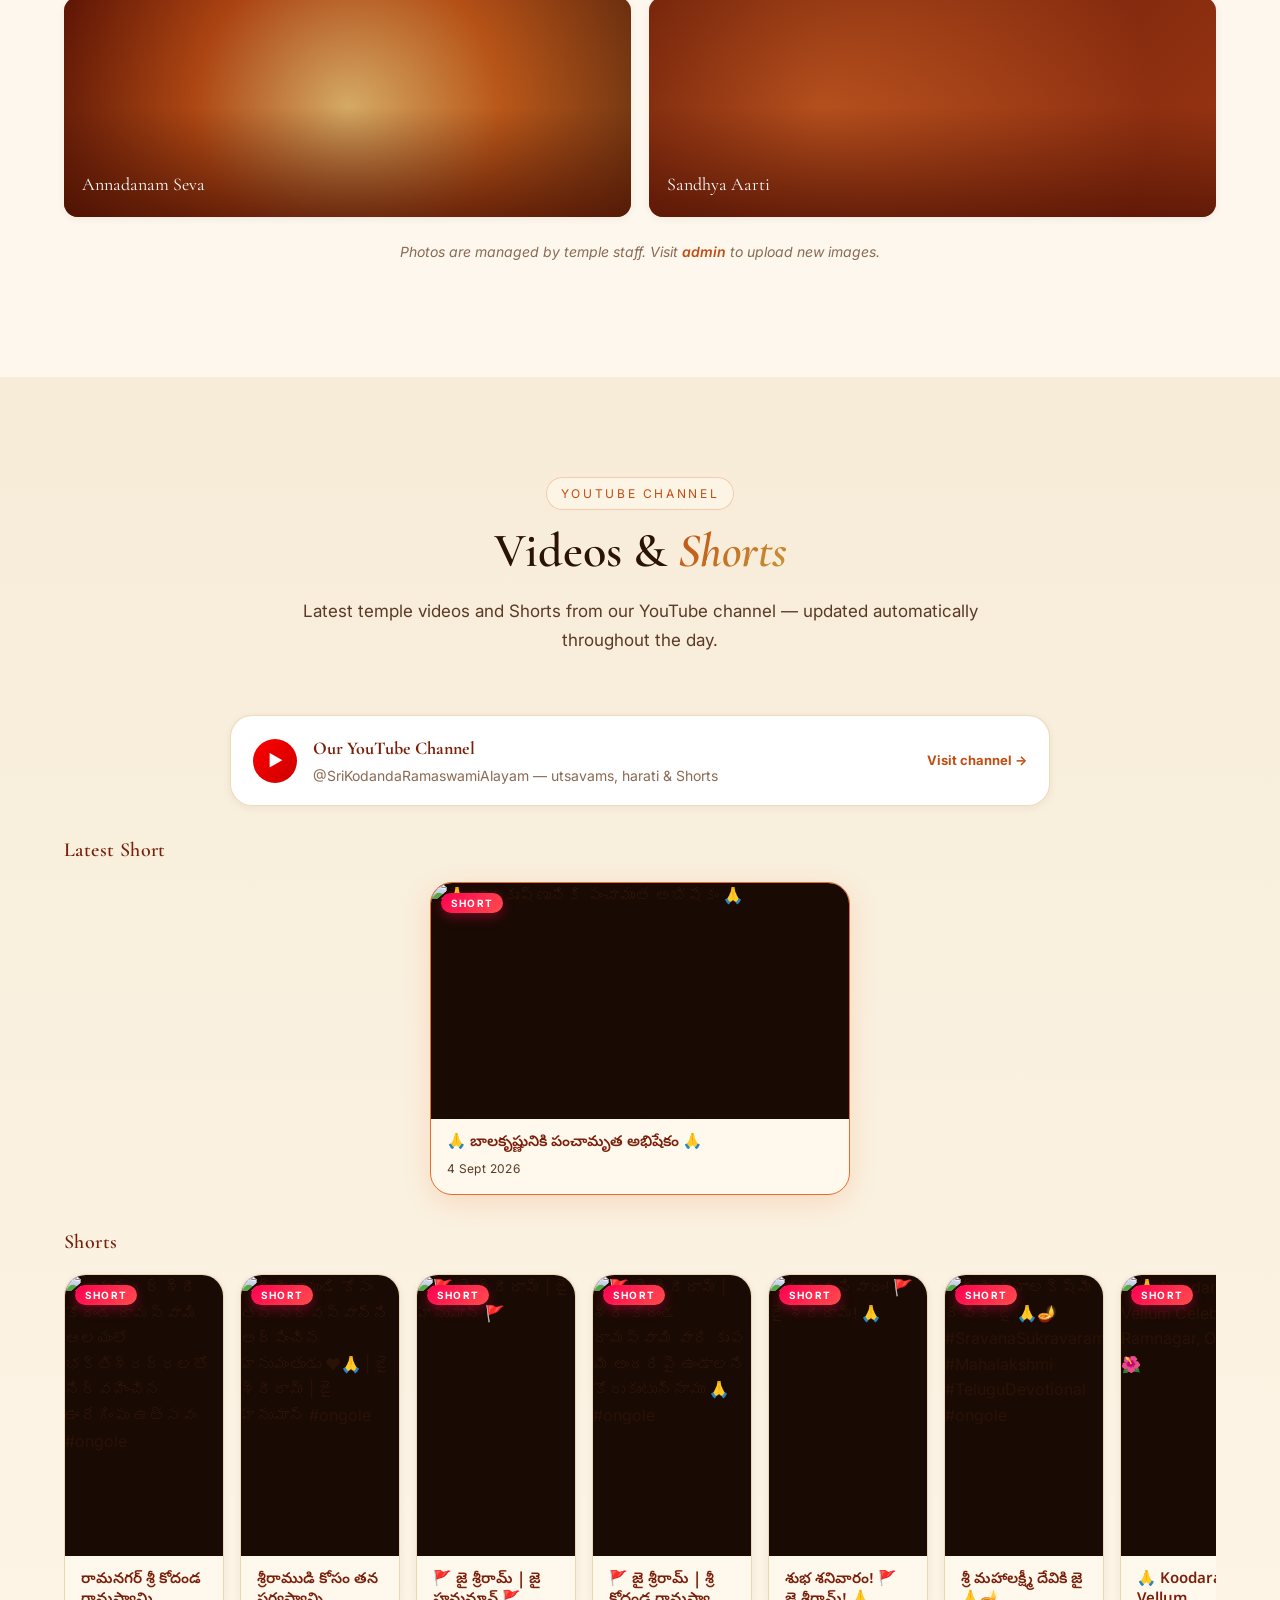
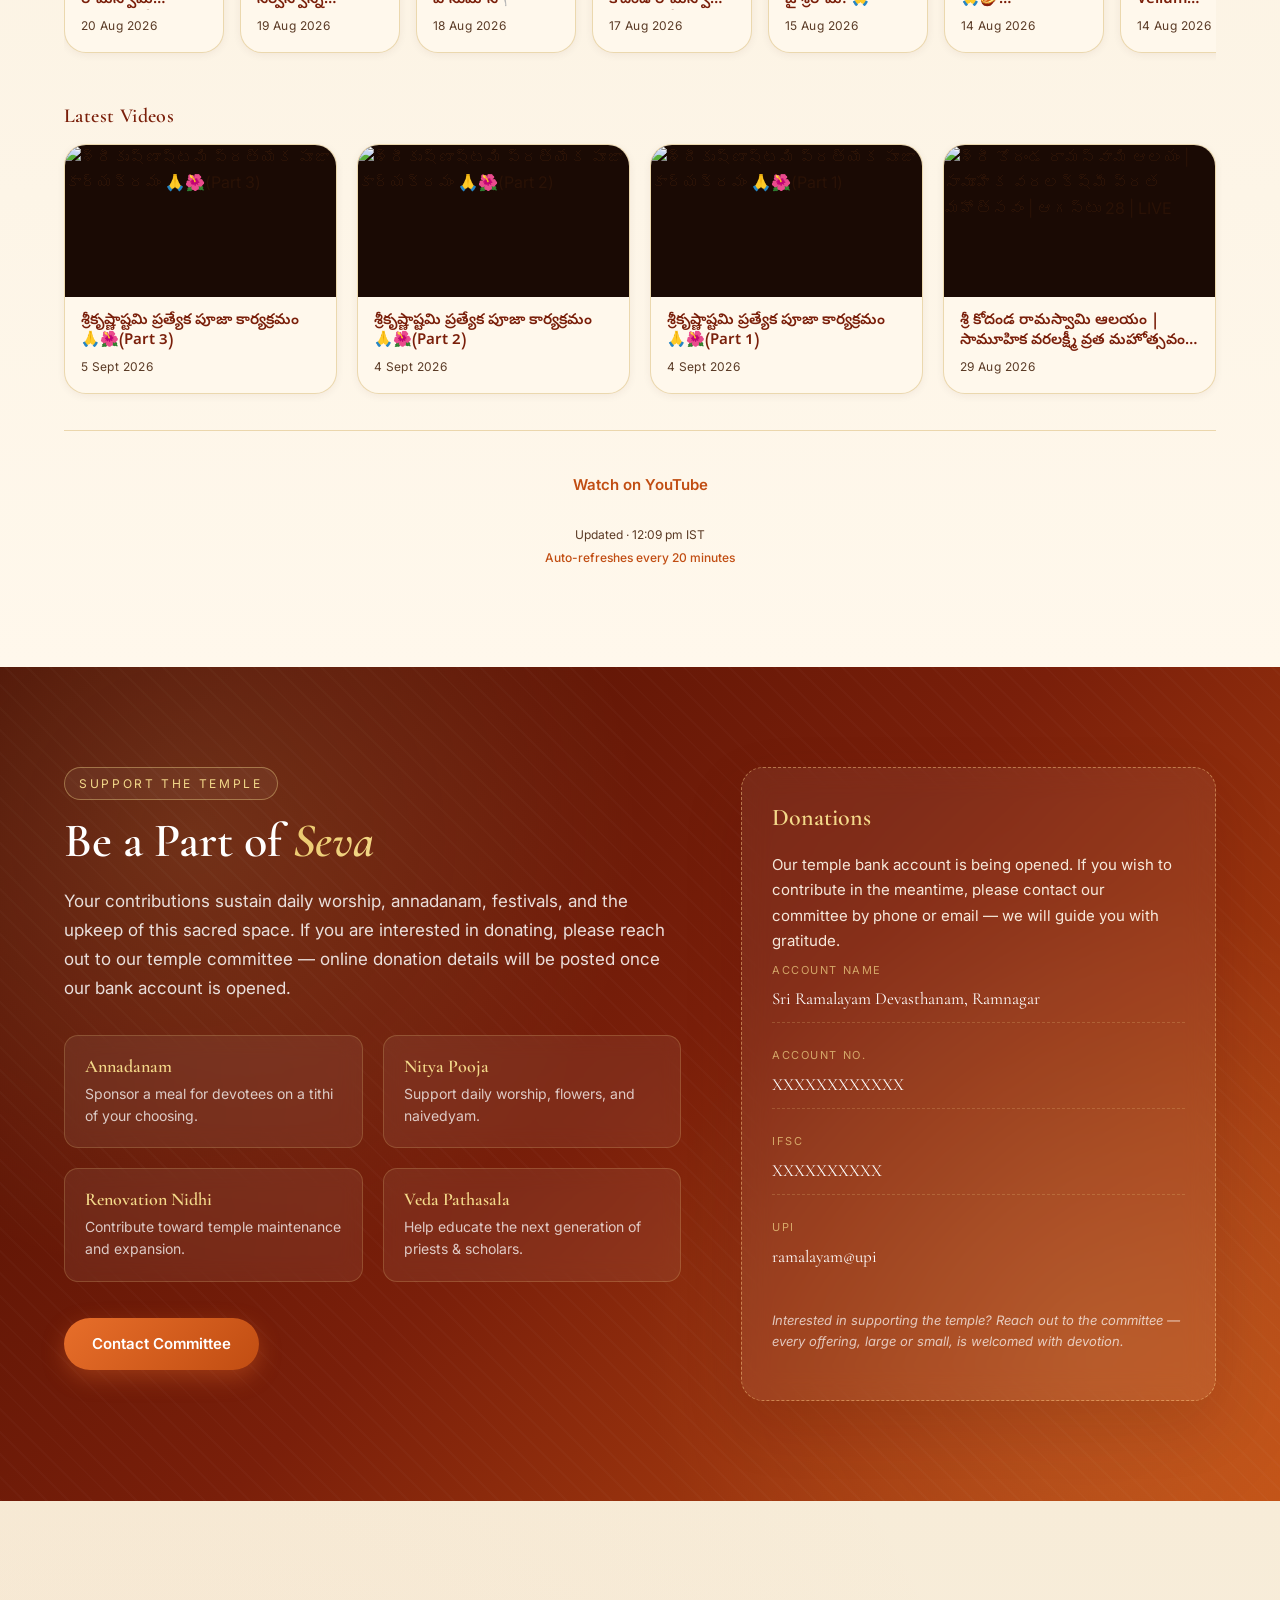
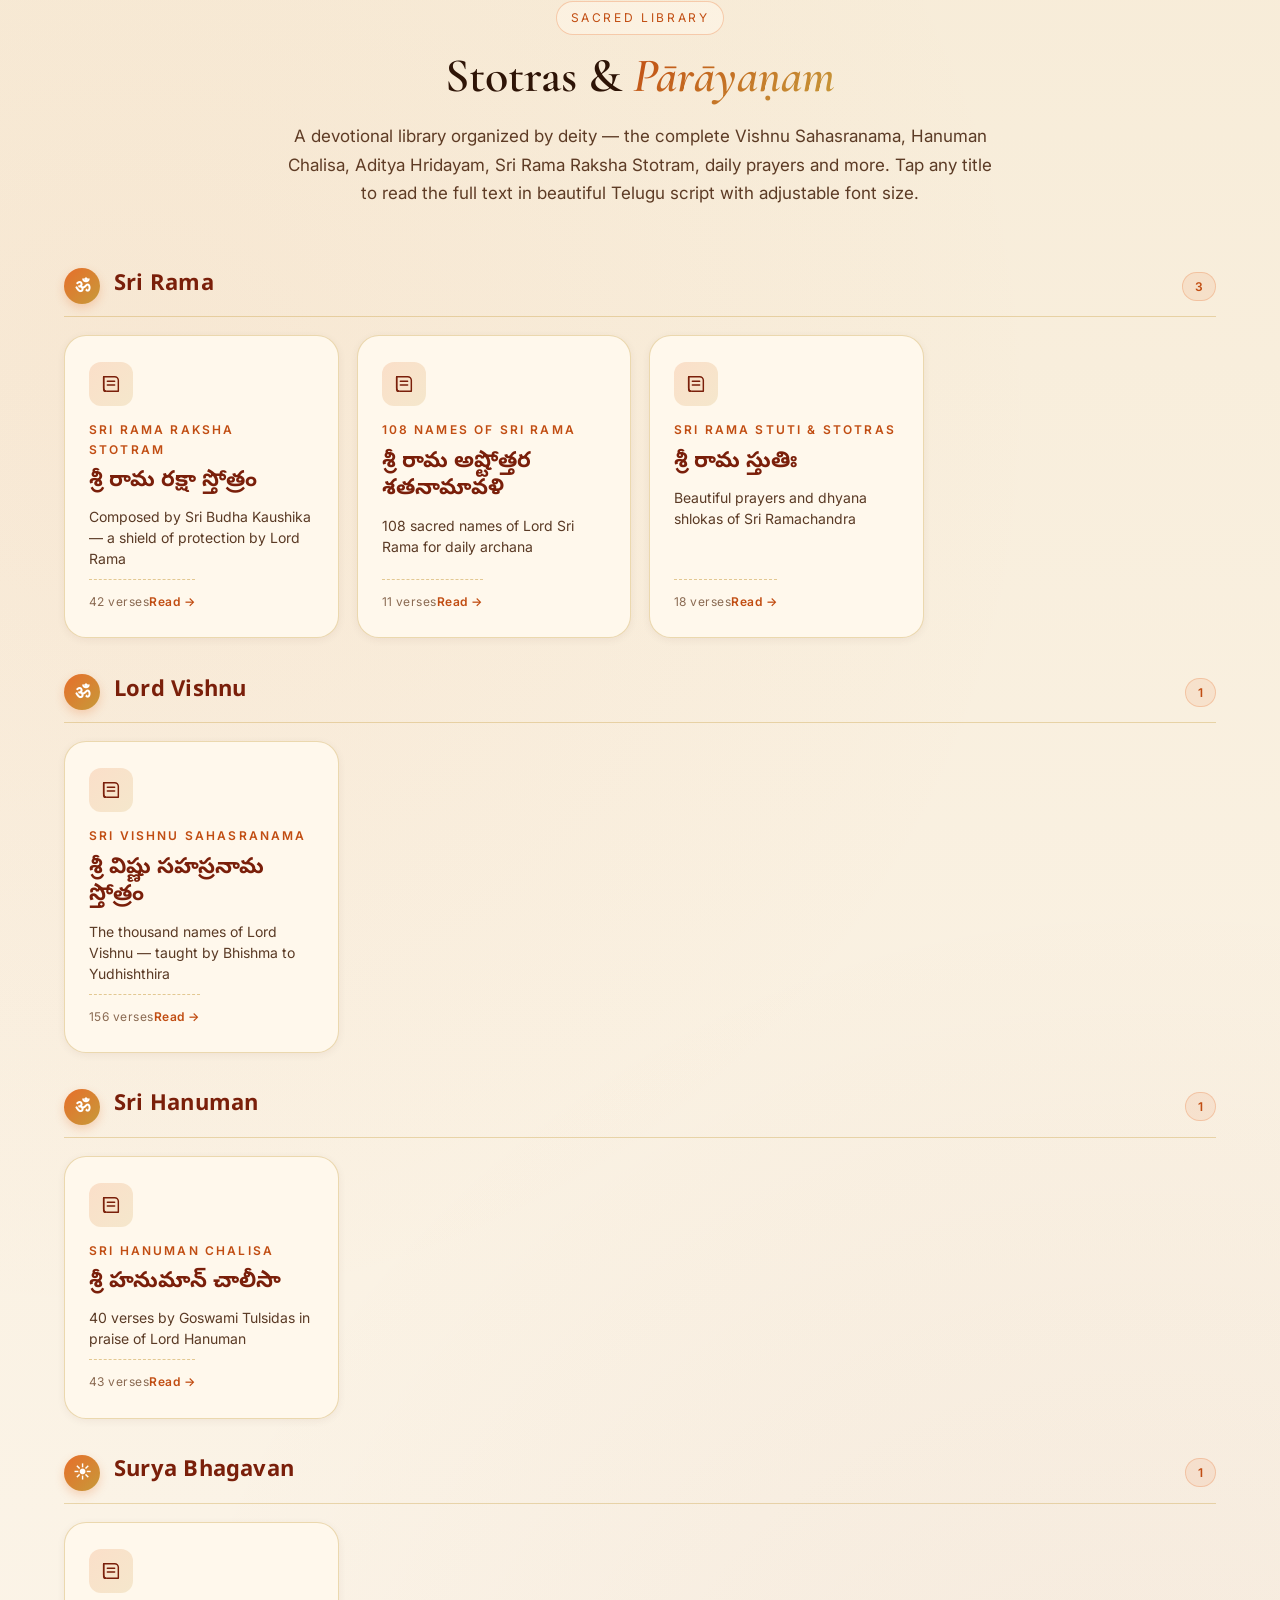
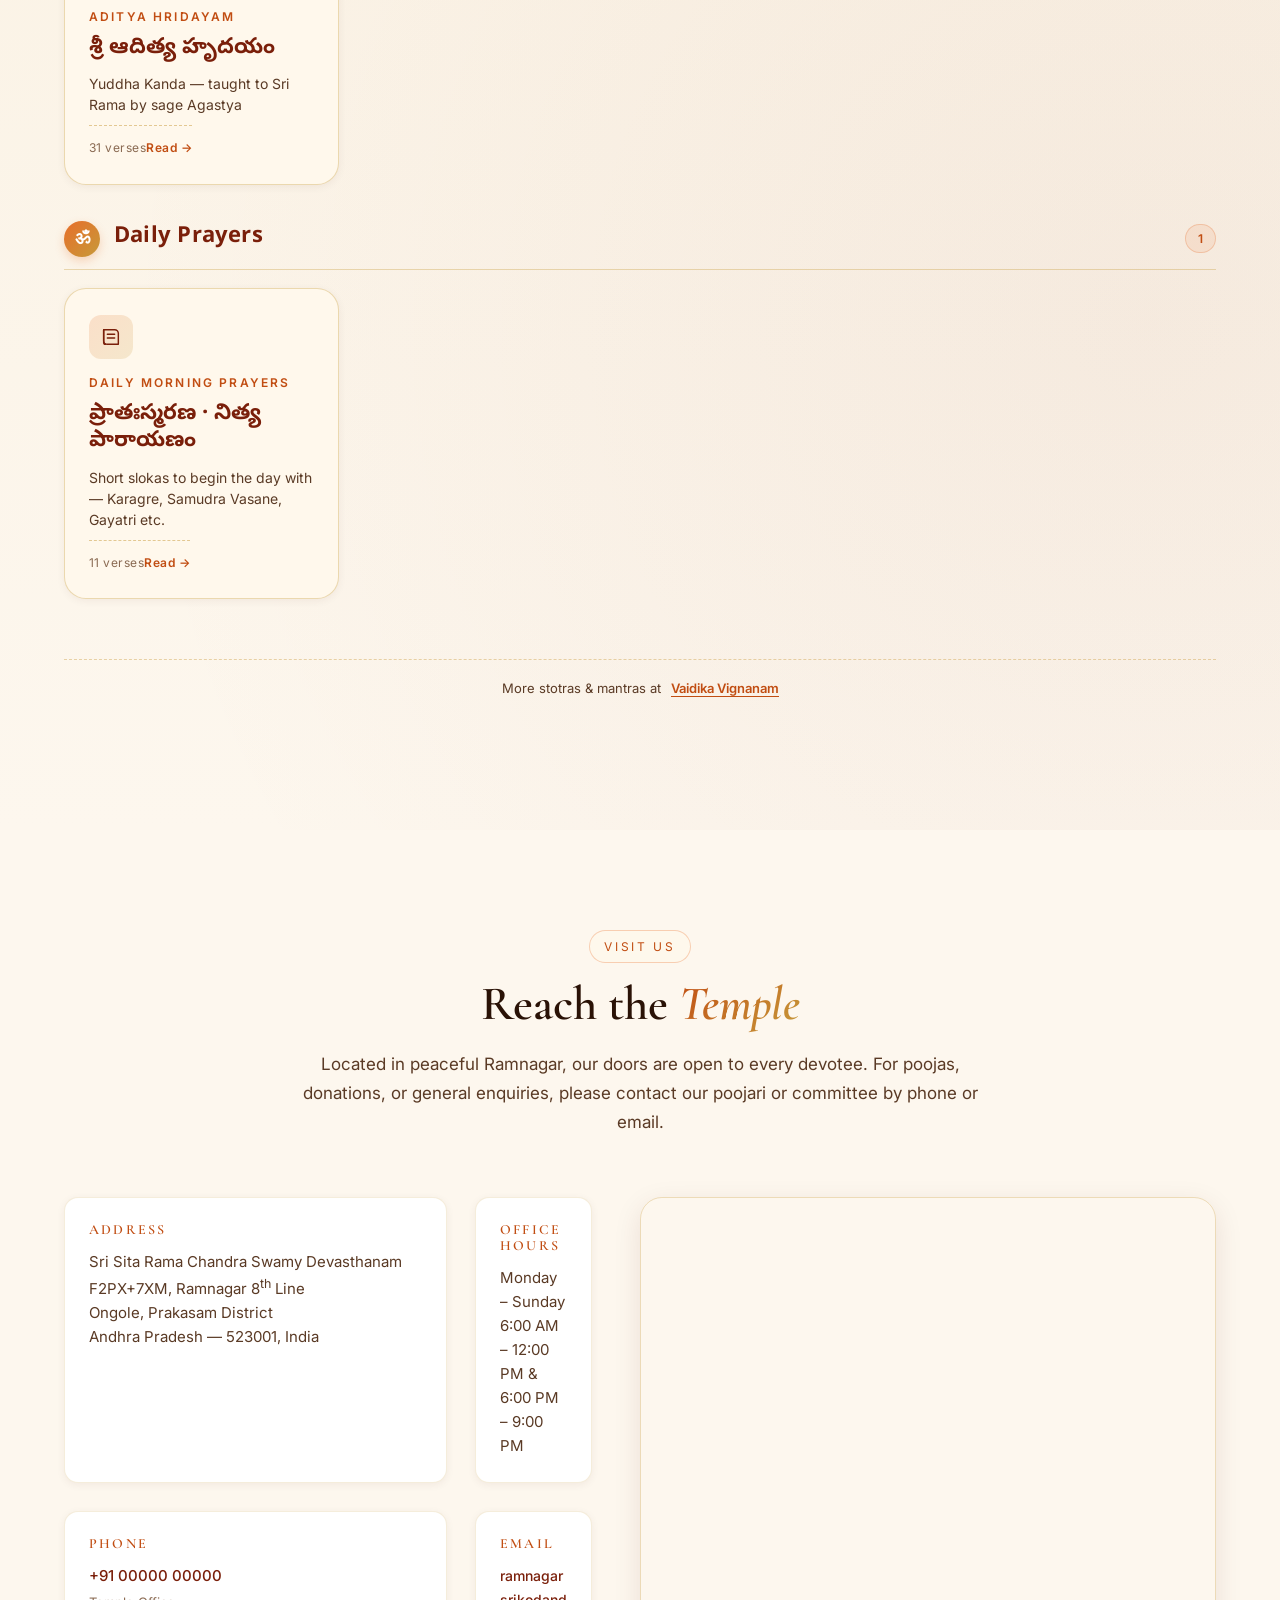
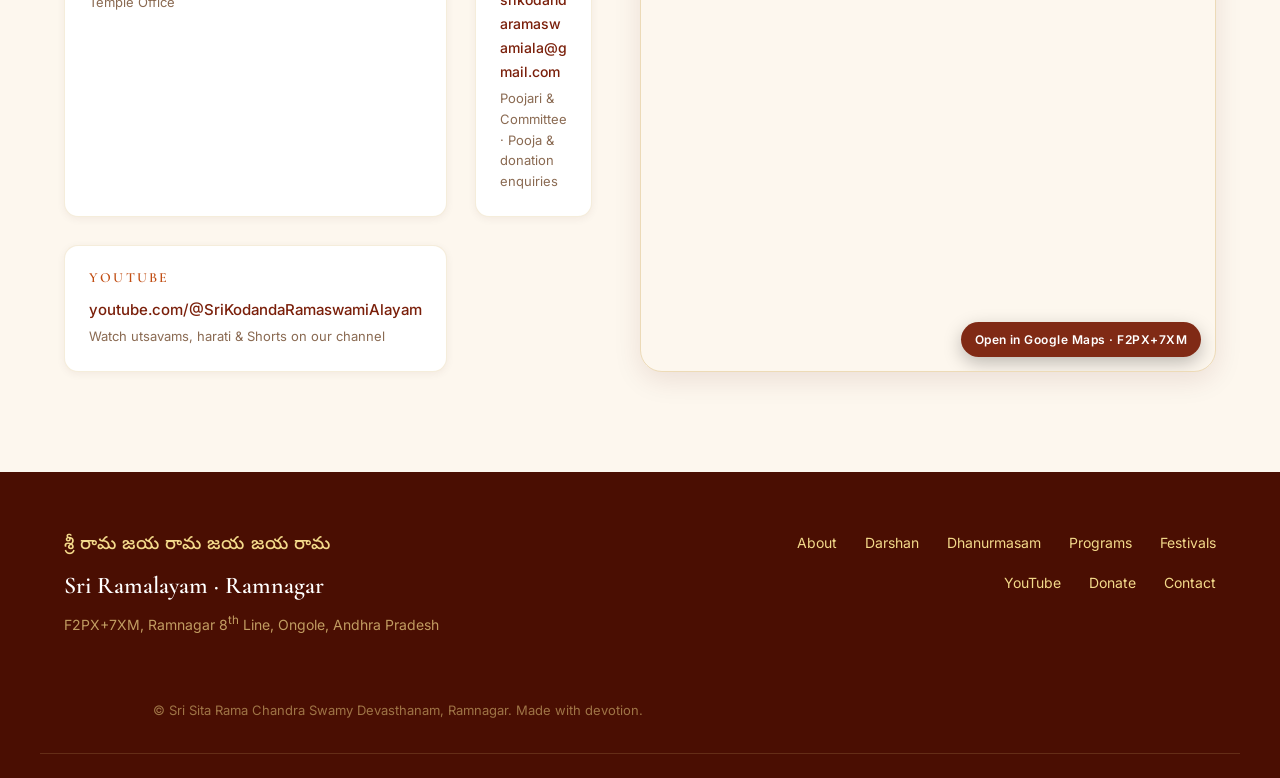
==== commit ea982a0d: "Add YouTube channel links and committee donation guidance. Surface the temple YouTube channel in the" ====
--- a/index.html
+++ b/index.html
@@ -25,7 +25,7 @@
       rel="stylesheet"
     />
 
-    <link rel="stylesheet" href="styles.css?v=16" />
+    <link rel="stylesheet" href="styles.css?v=17" />
     <link rel="icon" href="data:image/svg+xml,%3Csvg xmlns='http://www.w3.org/2000/svg' viewBox='0 0 100 100'%3E%3Ctext y='.9em' font-size='90'%3E%F0%9F%95%89%EF%B8%8F%3C/text%3E%3C/svg%3E" />
 </head>
 <body>
@@ -500,6 +500,15 @@
                 <p class="section__lede" data-i18n="videos.lede">Latest temple videos and Shorts from our YouTube channel — updated automatically throughout the day.</p>
             </div>
 
+            <a class="youtube-channel-bar" id="youtubeChannelBar" href="https://www.youtube.com/@SriKodandaRamaswamiAlayam" target="_blank" rel="noopener noreferrer">
+                <span class="youtube-channel-bar__icon" aria-hidden="true">▶</span>
+                <span class="youtube-channel-bar__text">
+                    <strong data-i18n="videos.channelTitle">Our YouTube Channel</strong>
+                    <span data-i18n="videos.channelSub">@SriKodandaRamaswamiAlayam — utsavams, harati &amp; Shorts</span>
+                </span>
+                <span class="youtube-channel-bar__cta" data-i18n="videos.channelCta">Visit channel →</span>
+            </a>
+
             <p class="youtube-section__status" id="youtubeStatus" data-i18n="videos.loading">Loading latest videos…</p>
 
             <div class="youtube-featured" id="youtubeFeatured" hidden>
@@ -546,7 +555,7 @@
                 <div class="donate__content">
                     <p class="section__eyebrow section__eyebrow--light" data-i18n="donate.eyebrow">Support the Temple</p>
                     <h2 class="section__title section__title--light" data-i18n="donate.title">Be a Part of <span>Seva</span></h2>
-                    <p class="donate__lede" data-i18n="donate.lede">Your contributions sustain daily worship, annadanam, festivals, and the upkeep of this sacred space. Online donation details will be posted once our temple bank account is opened.</p>
+                    <p class="donate__lede" data-i18n="donate.lede">Your contributions sustain daily worship, annadanam, festivals, and the upkeep of this sacred space. If you are interested in donating, please reach out to our temple committee — online donation details will be posted once our bank account is opened.</p>
 
                     <div class="donate__purposes">
                         <div class="donate__purpose">
@@ -567,12 +576,12 @@
                         </div>
                     </div>
 
-                    <a href="#contact" class="btn btn--primary" data-i18n="donate.cta">Contact Trustee</a>
+                    <a href="#contact" class="btn btn--primary" data-i18n="donate.cta">Contact Committee</a>
                 </div>
 
                 <aside class="donate__card donate__card--pending">
                     <h3 data-i18n="donate.bankTitle">Donations</h3>
-                    <p class="donate__pending" data-i18n="donate.pending">Our temple bank account is being opened. Donation details and a contribution box will be posted here soon. Thank you for your patience and devotion.</p>
+                    <p class="donate__pending" data-i18n="donate.pending">Our temple bank account is being opened. If you wish to contribute in the meantime, please contact our committee by phone or email — we will guide you with gratitude.</p>
                     <dl class="donate__bank-placeholder" hidden aria-hidden="true">
                         <dt data-i18n="donate.acctName">Account Name</dt>
                         <dd>Sri Ramalayam Devasthanam, Ramnagar</dd>
@@ -583,7 +592,7 @@
                         <dt data-i18n="donate.upi">UPI</dt>
                         <dd>ramalayam@upi</dd>
                     </dl>
-                    <p class="donate__card-note" data-i18n="donate.bankNote">Until then, please contact the temple office if you wish to contribute.</p>
+                    <p class="donate__card-note" data-i18n="donate.bankNote">Interested in supporting the temple? Reach out to the committee — every offering, large or small, is welcomed with devotion.</p>
                 </aside>
             </div>
         </div>
@@ -666,7 +675,7 @@
             <div class="section__head">
                 <p class="section__eyebrow" data-i18n="contact.eyebrow">Visit Us</p>
                 <h2 class="section__title" data-i18n="contact.title">Reach the <span>Temple</span></h2>
-                <p class="section__lede" data-i18n="contact.lede">Located in peaceful Ramnagar, our doors are open to every devotee. To arrange a pooja for Sri Rama, Sri Sita, or Sri Hanuman, please contact our poojari or committee by phone or email.</p>
+                <p class="section__lede" data-i18n="contact.lede">Located in peaceful Ramnagar, our doors are open to every devotee. For poojas, donations, or general enquiries, please contact our poojari or committee by phone or email.</p>
             </div>
 
             <div class="contact__grid">
@@ -693,7 +702,15 @@
                         <h3 data-i18n="contact.emailTitle">Email</h3>
                         <p>
                             <a class="contact__email" href="mailto:ramnagarsrikodandaramaswamiala@gmail.com">ramnagarsrikodandaramaswamiala@gmail.com</a><br/>
-                            <span class="contact__sub" data-i18n="contact.emailSub">Poojari &amp; Committee · Pooja enquiries welcome</span>
+                            <span class="contact__sub" data-i18n="contact.emailSub">Poojari &amp; Committee · Pooja &amp; donation enquiries</span>
+                        </p>
+                    </div>
+
+                    <div class="contact__block">
+                        <h3 data-i18n="contact.youtubeTitle">YouTube</h3>
+                        <p>
+                            <a href="https://www.youtube.com/@SriKodandaRamaswamiAlayam" target="_blank" rel="noopener noreferrer">youtube.com/@SriKodandaRamaswamiAlayam</a><br/>
+                            <span class="contact__sub" data-i18n="contact.youtubeSub">Watch utsavams, harati &amp; Shorts on our channel</span>
                         </p>
                     </div>
                 </div>
@@ -734,6 +751,7 @@
                 <a href="#dhanurmasam" data-i18n="nav.dhanurmasam">Dhanurmasam</a>
                 <a href="#sevas" data-i18n="nav.sevas">Programs</a>
                 <a href="#festivals" data-i18n="nav.festivals">Festivals</a>
+                <a href="https://www.youtube.com/@SriKodandaRamaswamiAlayam" target="_blank" rel="noopener noreferrer" data-i18n="footer.youtube">YouTube</a>
                 <a href="#donate" data-i18n="nav.donate">Donate</a>
                 <a href="#contact" data-i18n="nav.contact">Contact</a>
             </nav>
@@ -745,6 +763,6 @@
     <script src="https://cdn.jsdelivr.net/npm/@supabase/supabase-js@2"></script>
     <script src="config.js?v=2"></script>
     <script src="stotras.js?v=3" defer></script>
-    <script src="script.js?v=16" defer></script>
+    <script src="script.js?v=17" defer></script>
 </body>
 </html>
--- a/styles.css
+++ b/styles.css
@@ -2331,6 +2331,60 @@
         linear-gradient(180deg, var(--c-bg-soft) 0%, var(--c-cream) 100%);
     position: relative;
 }
+.youtube-channel-bar {
+    display: flex;
+    align-items: center;
+    gap: 16px;
+    max-width: 820px;
+    margin: 0 auto 28px;
+    padding: 18px 22px;
+    background: #fff;
+    border: 1px solid rgba(199, 154, 58, 0.35);
+    border-radius: var(--radius-lg);
+    box-shadow: var(--shadow-sm);
+    text-decoration: none;
+    color: inherit;
+    transition: transform var(--transition), box-shadow var(--transition);
+}
+.youtube-channel-bar:hover {
+    transform: translateY(-2px);
+    box-shadow: var(--shadow-md);
+}
+.youtube-channel-bar__icon {
+    flex-shrink: 0;
+    width: 44px;
+    height: 44px;
+    display: grid;
+    place-items: center;
+    border-radius: 50%;
+    background: linear-gradient(135deg, #ff0000, #cc0000);
+    color: #fff;
+    font-size: 16px;
+    font-weight: 700;
+}
+.youtube-channel-bar__text {
+    flex: 1;
+    min-width: 0;
+    display: flex;
+    flex-direction: column;
+    gap: 2px;
+}
+.youtube-channel-bar__text strong {
+    font-family: var(--f-display);
+    font-size: 18px;
+    color: var(--c-maroon);
+}
+.youtube-channel-bar__text span {
+    font-size: 14px;
+    color: var(--c-muted);
+}
+.youtube-channel-bar__cta {
+    flex-shrink: 0;
+    font-size: 13px;
+    font-weight: 700;
+    color: var(--c-saffron-deep);
+    white-space: nowrap;
+}
 .youtube-section__status {
     text-align: center;
     color: var(--c-ink-soft);
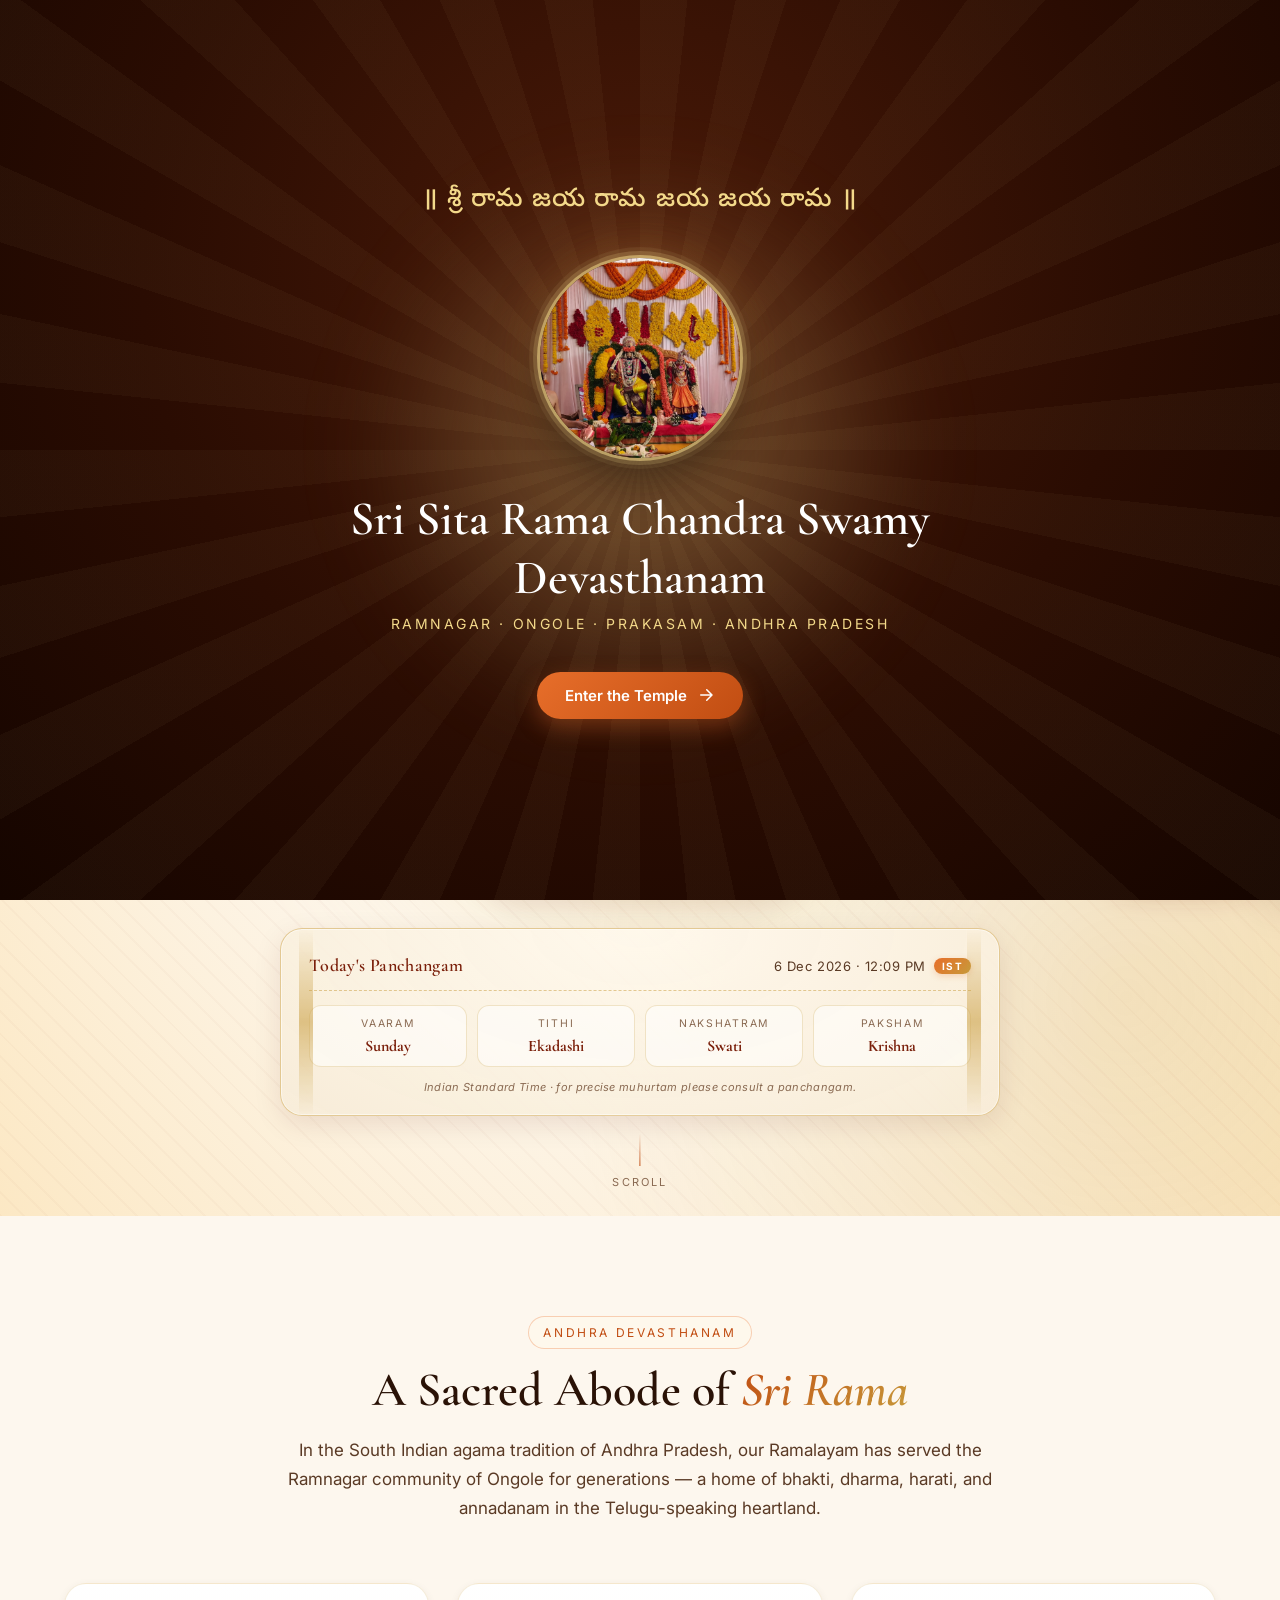
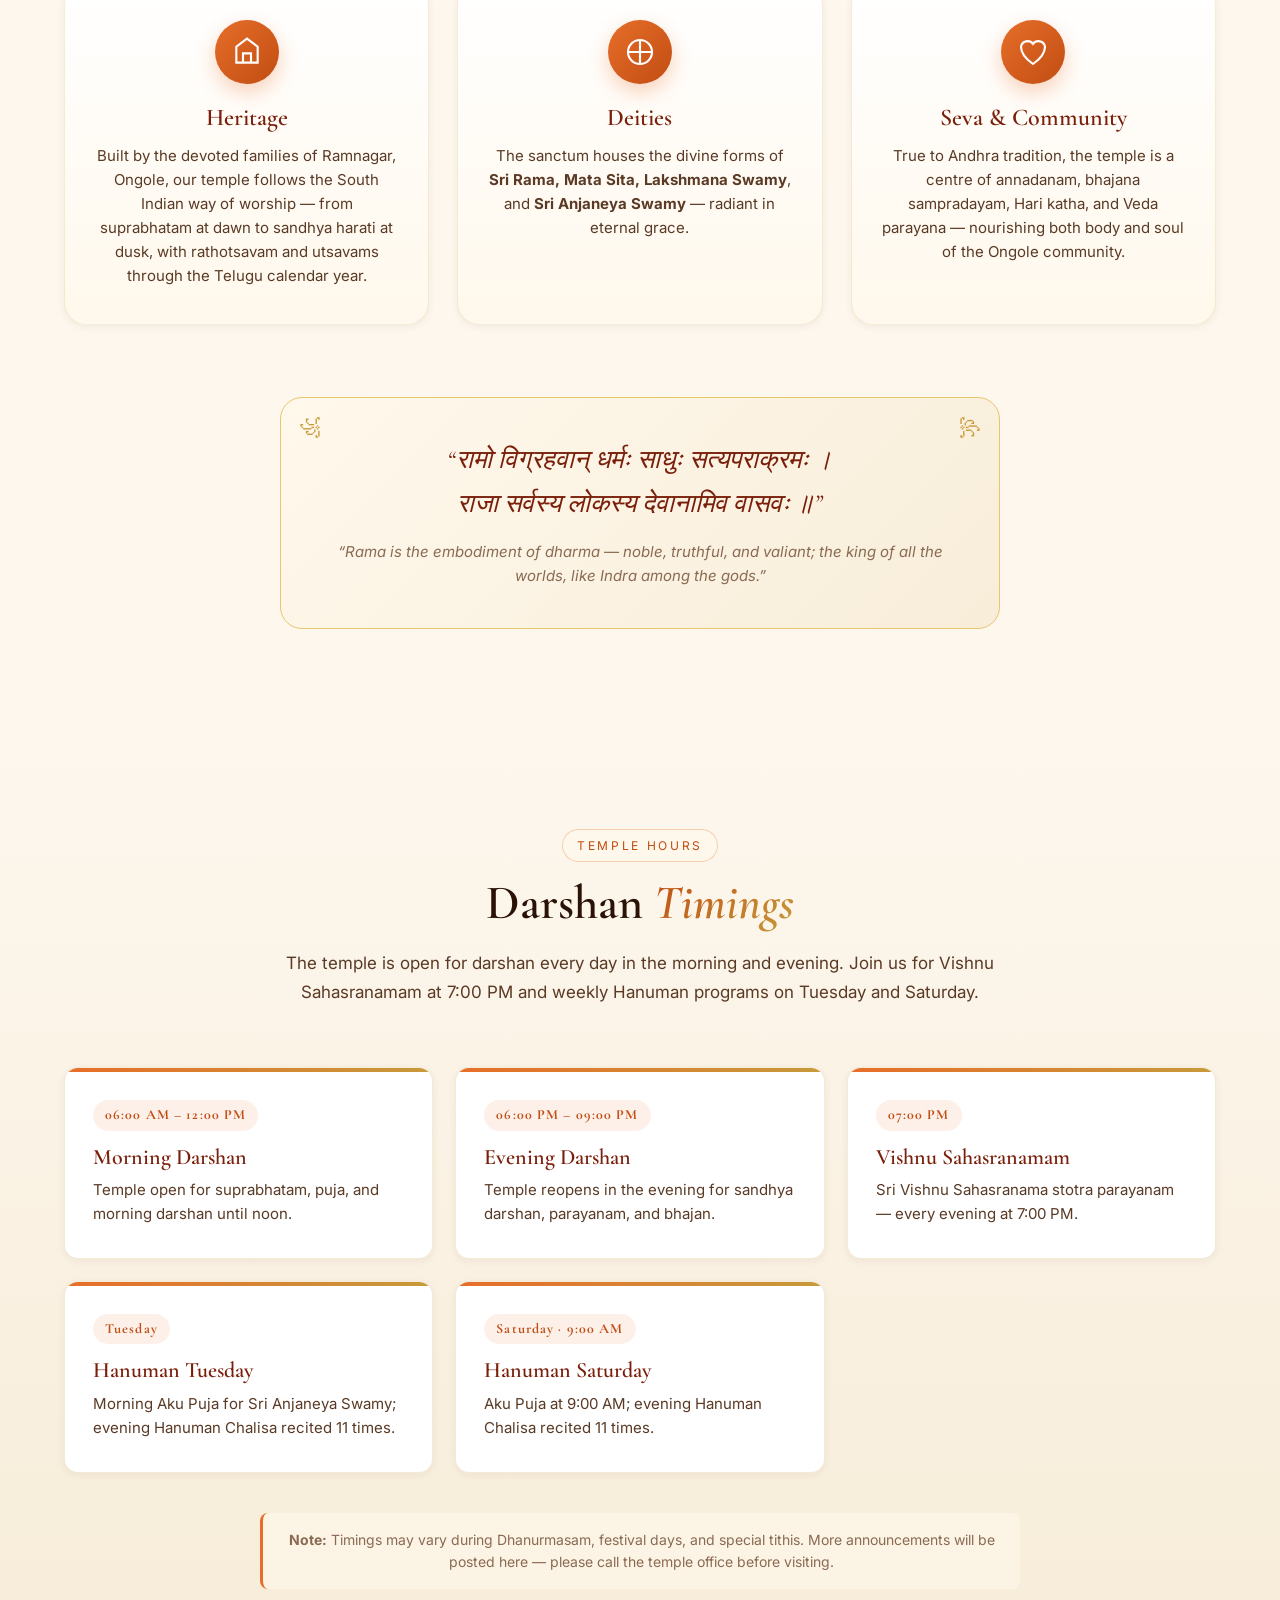
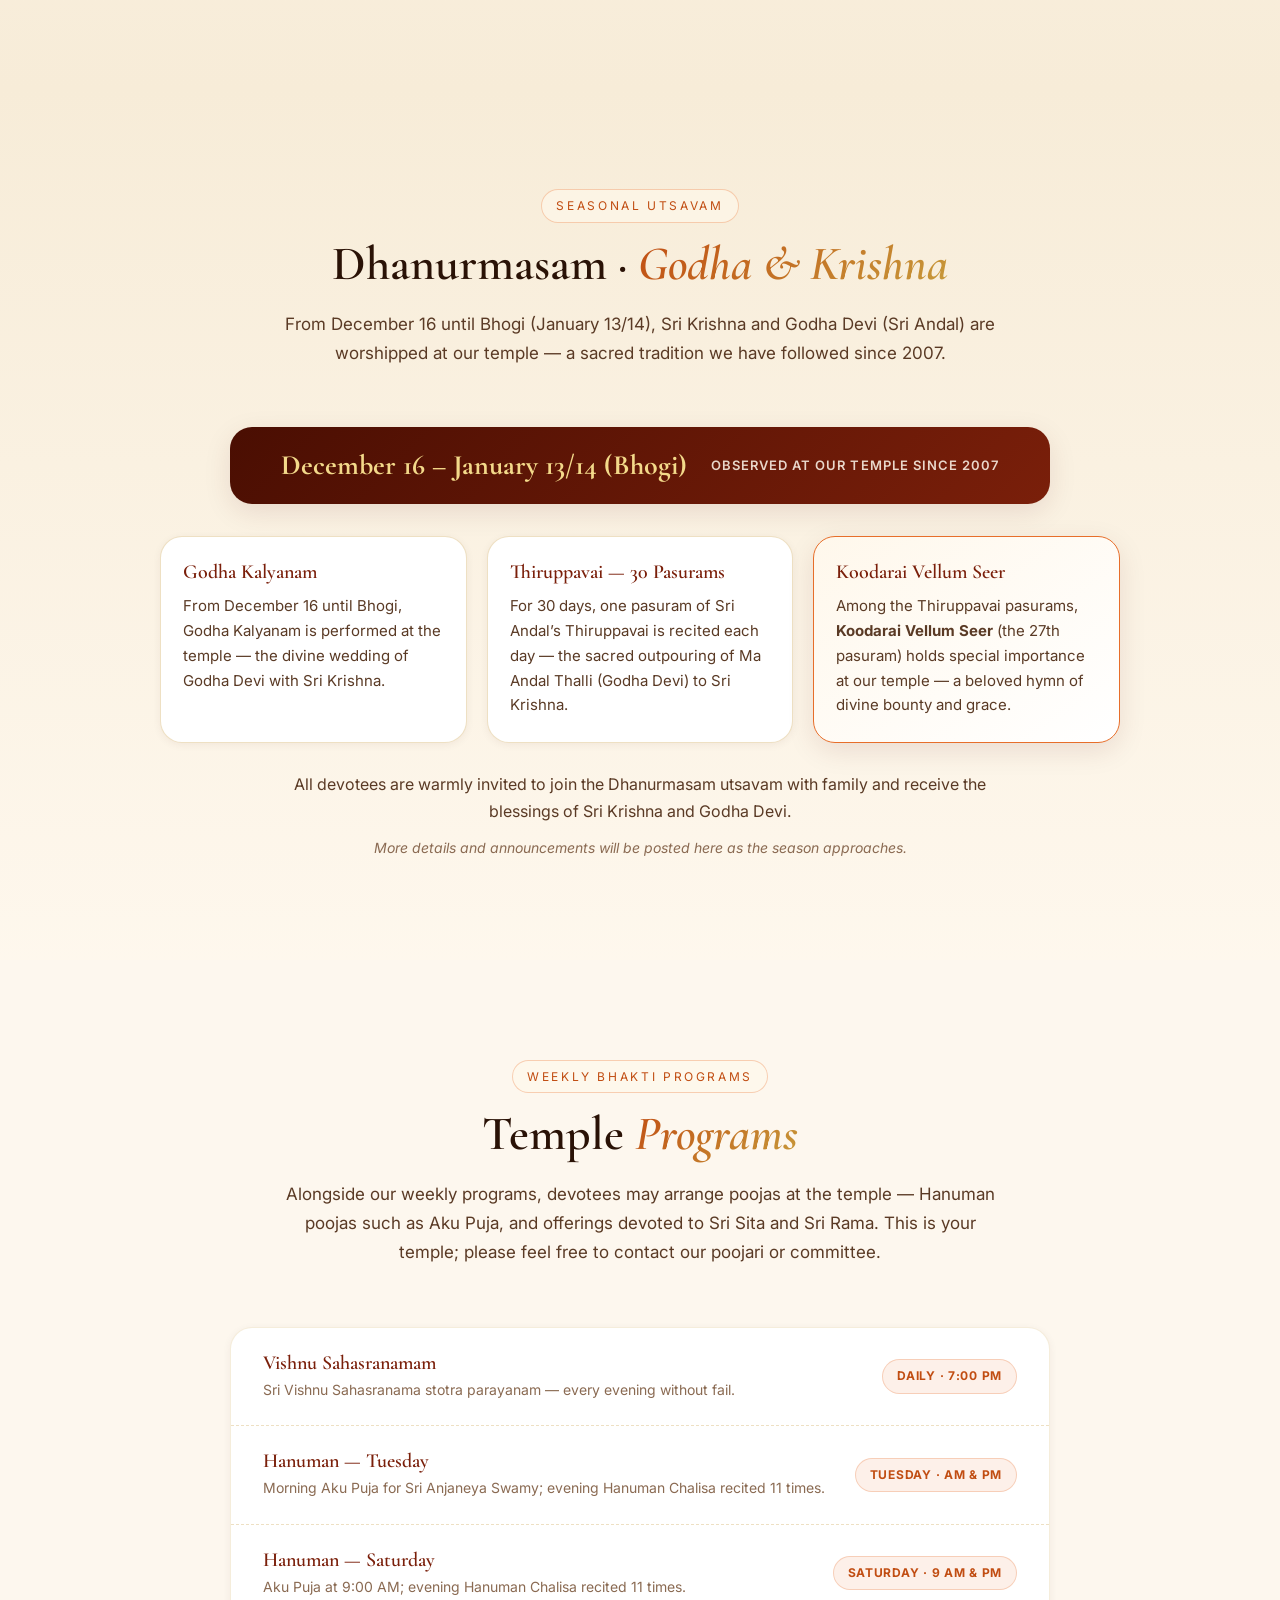
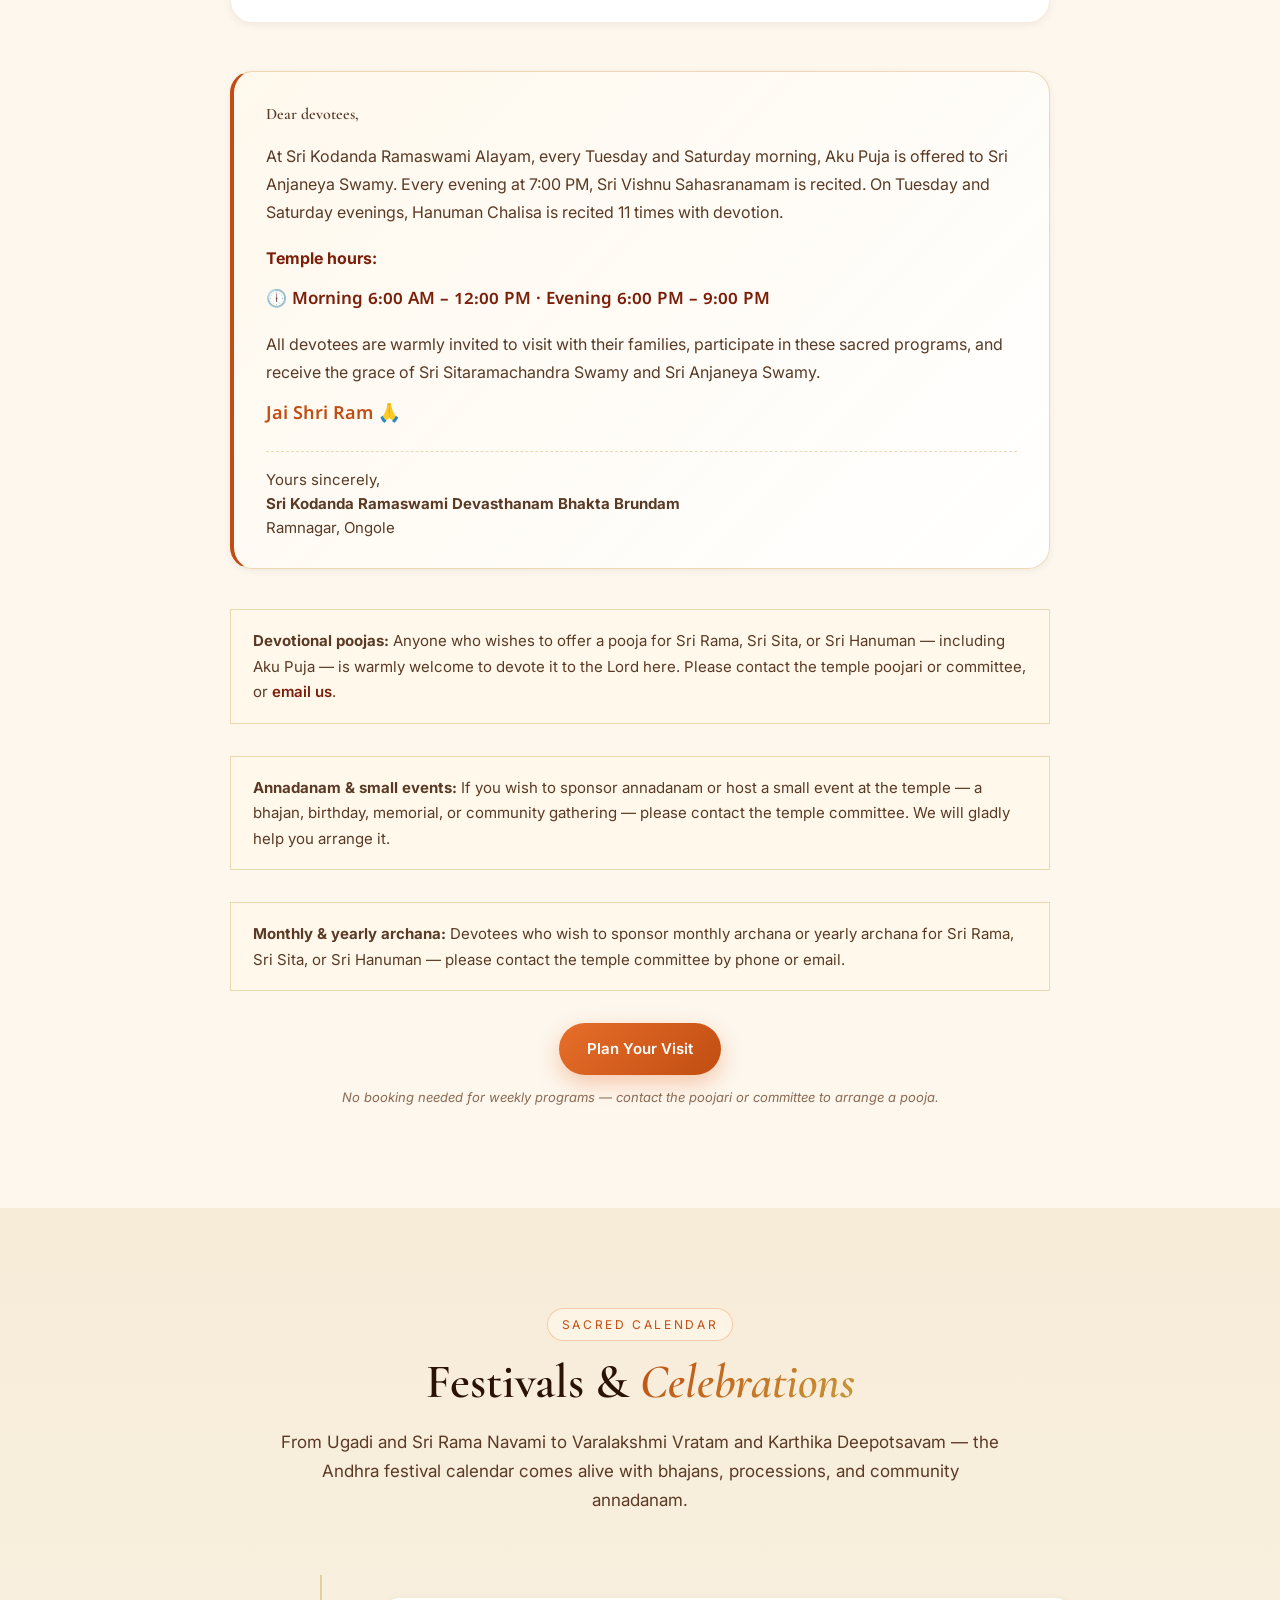
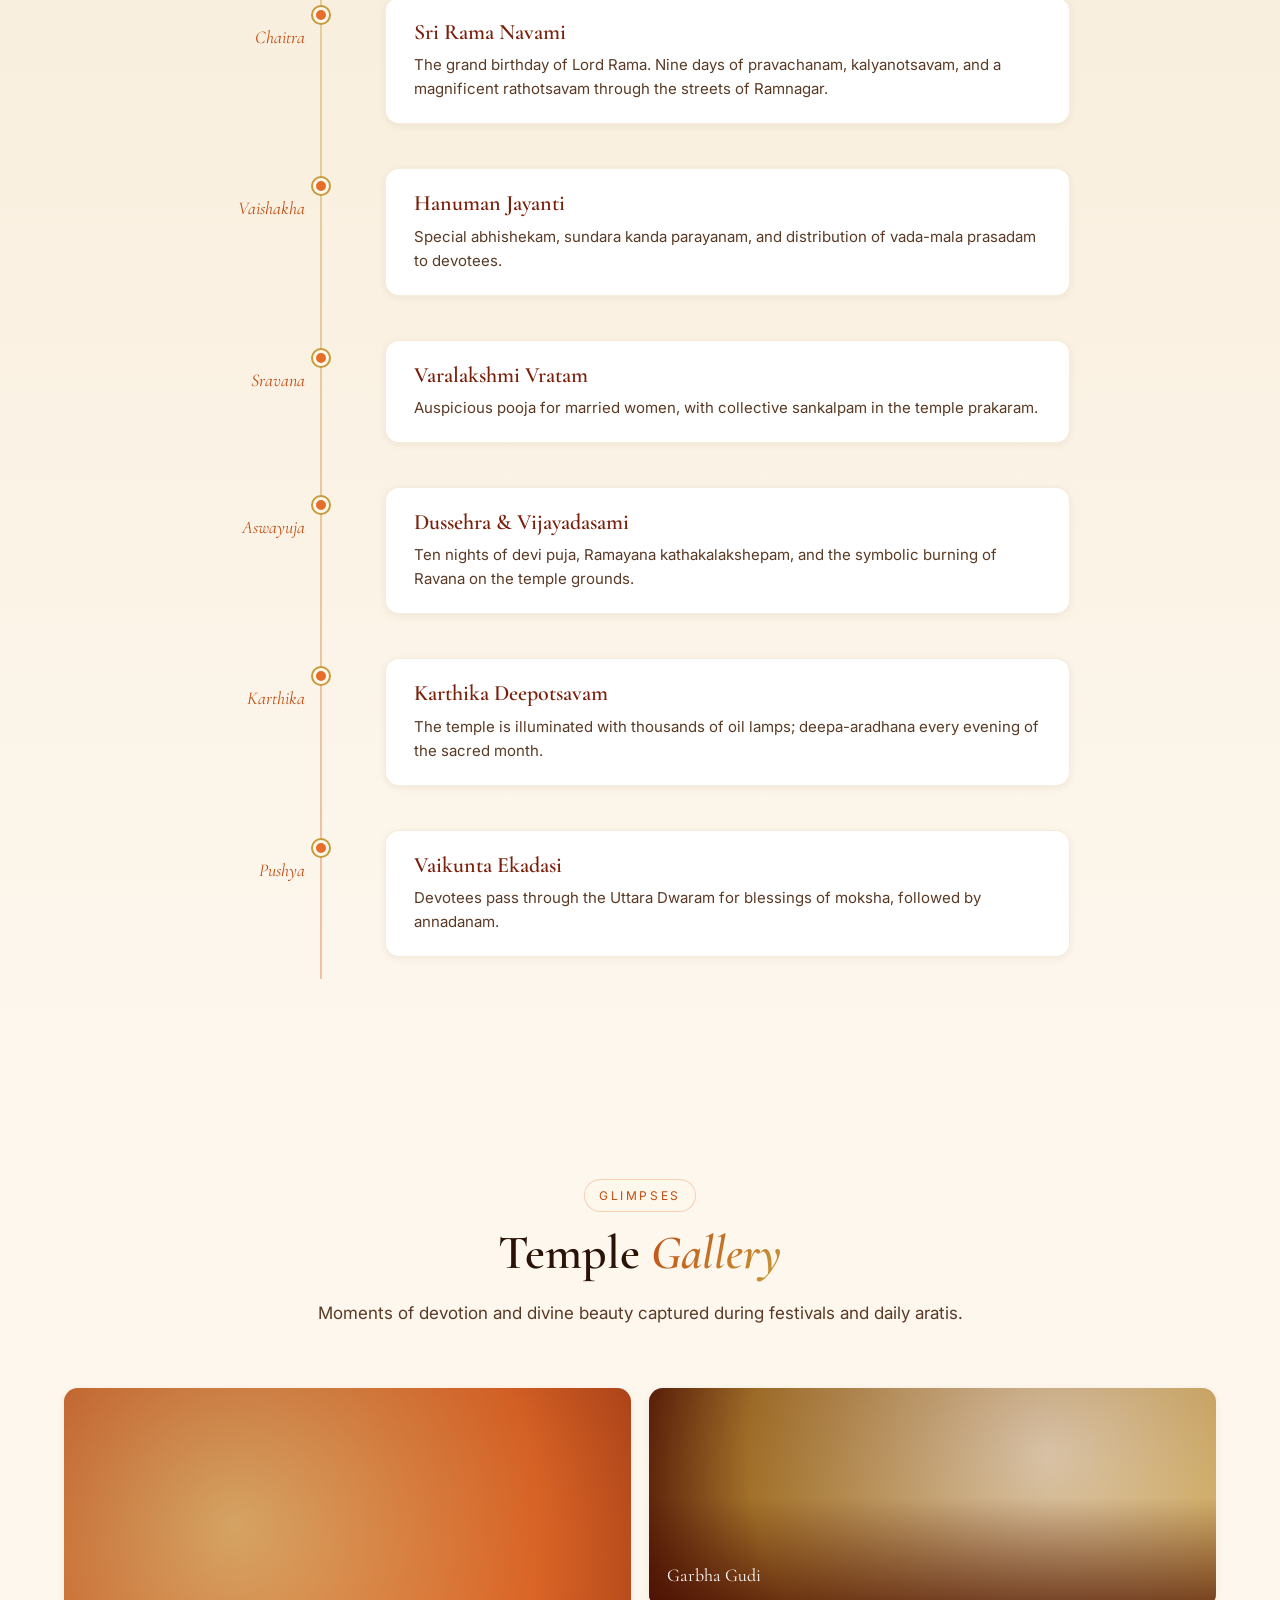
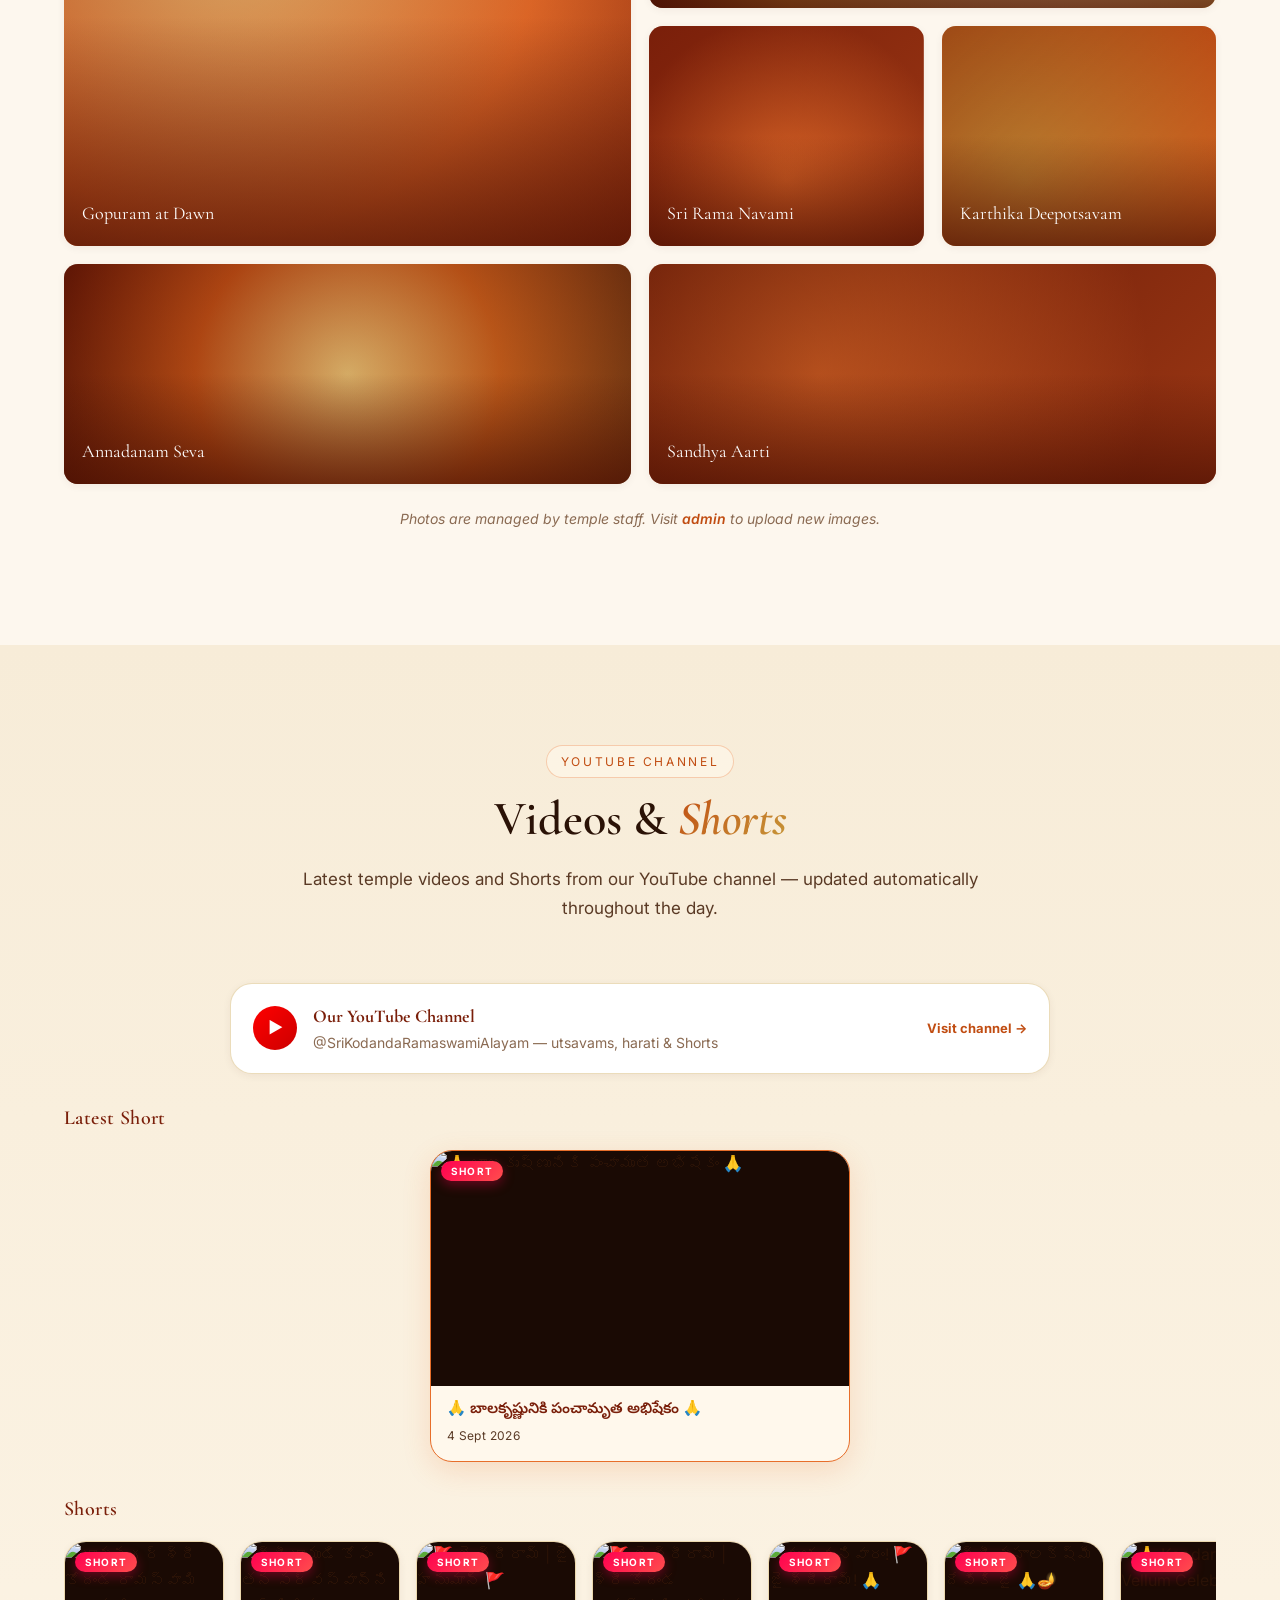
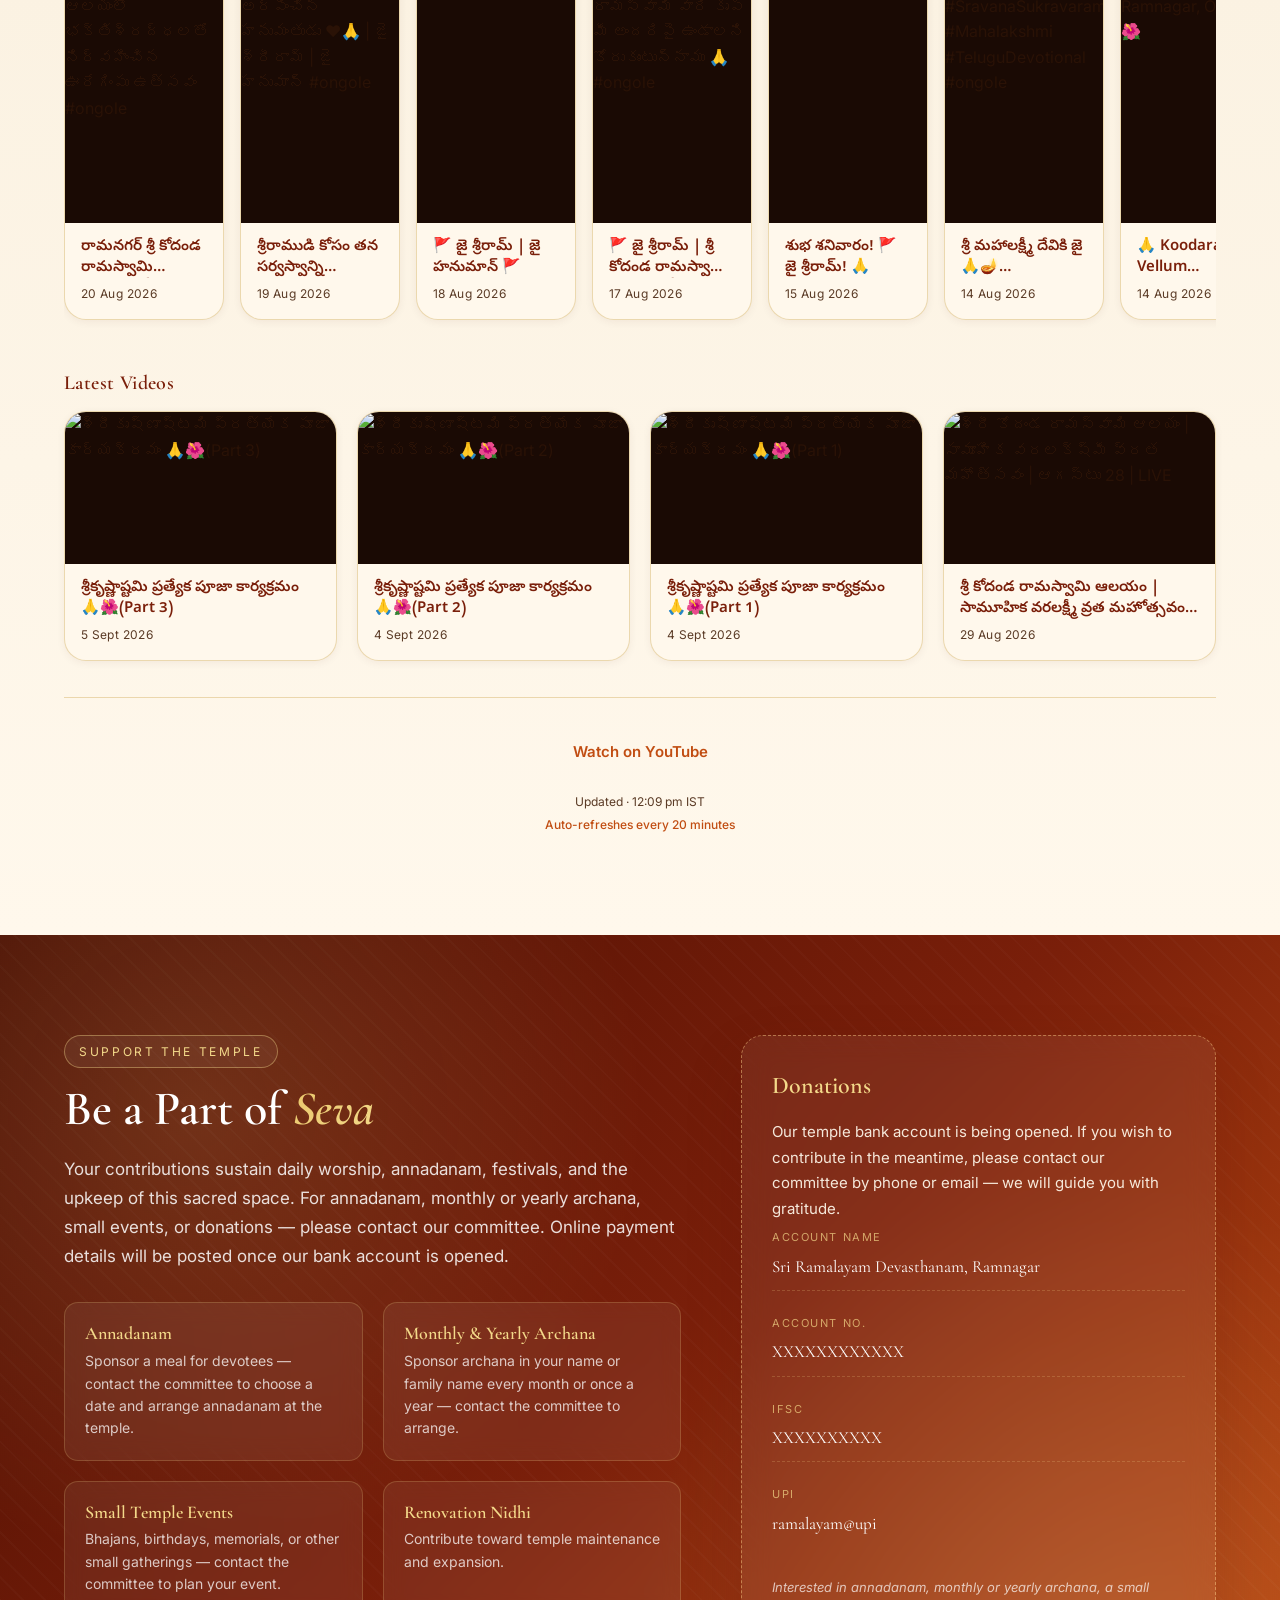
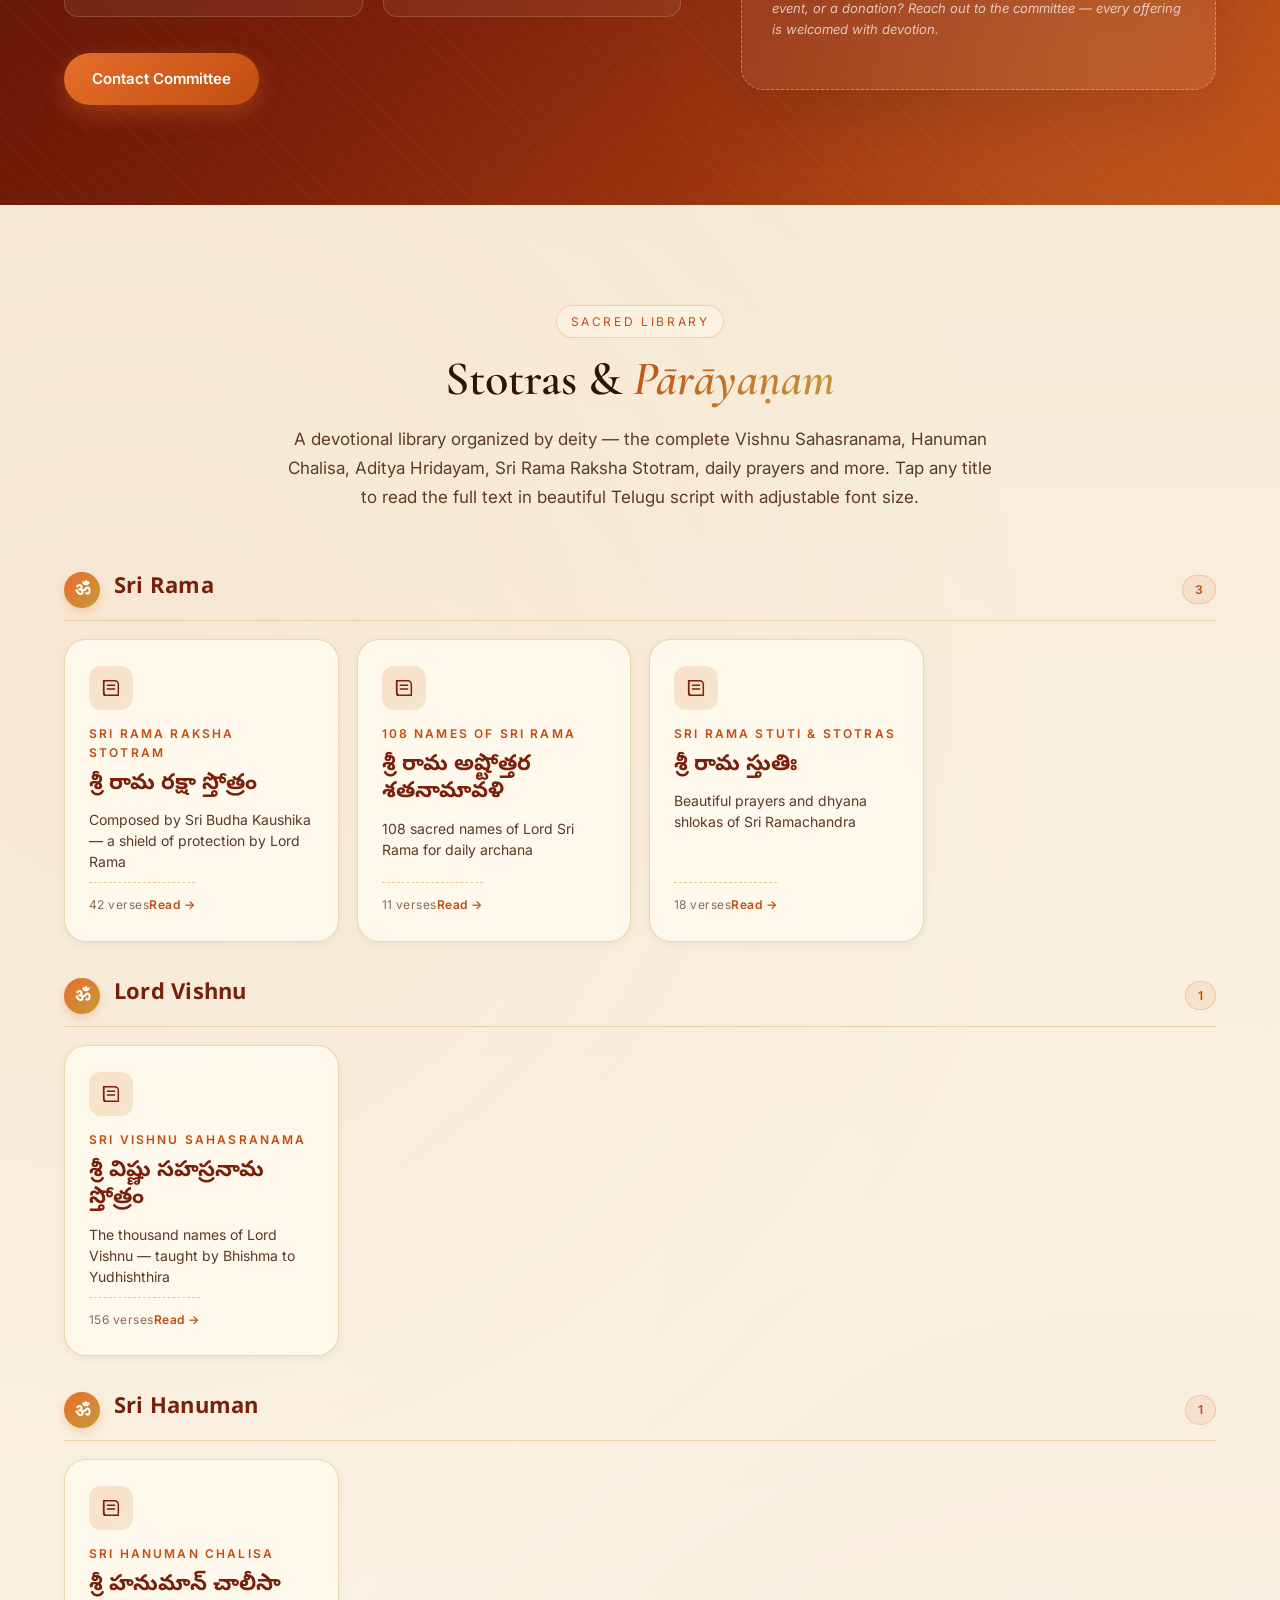
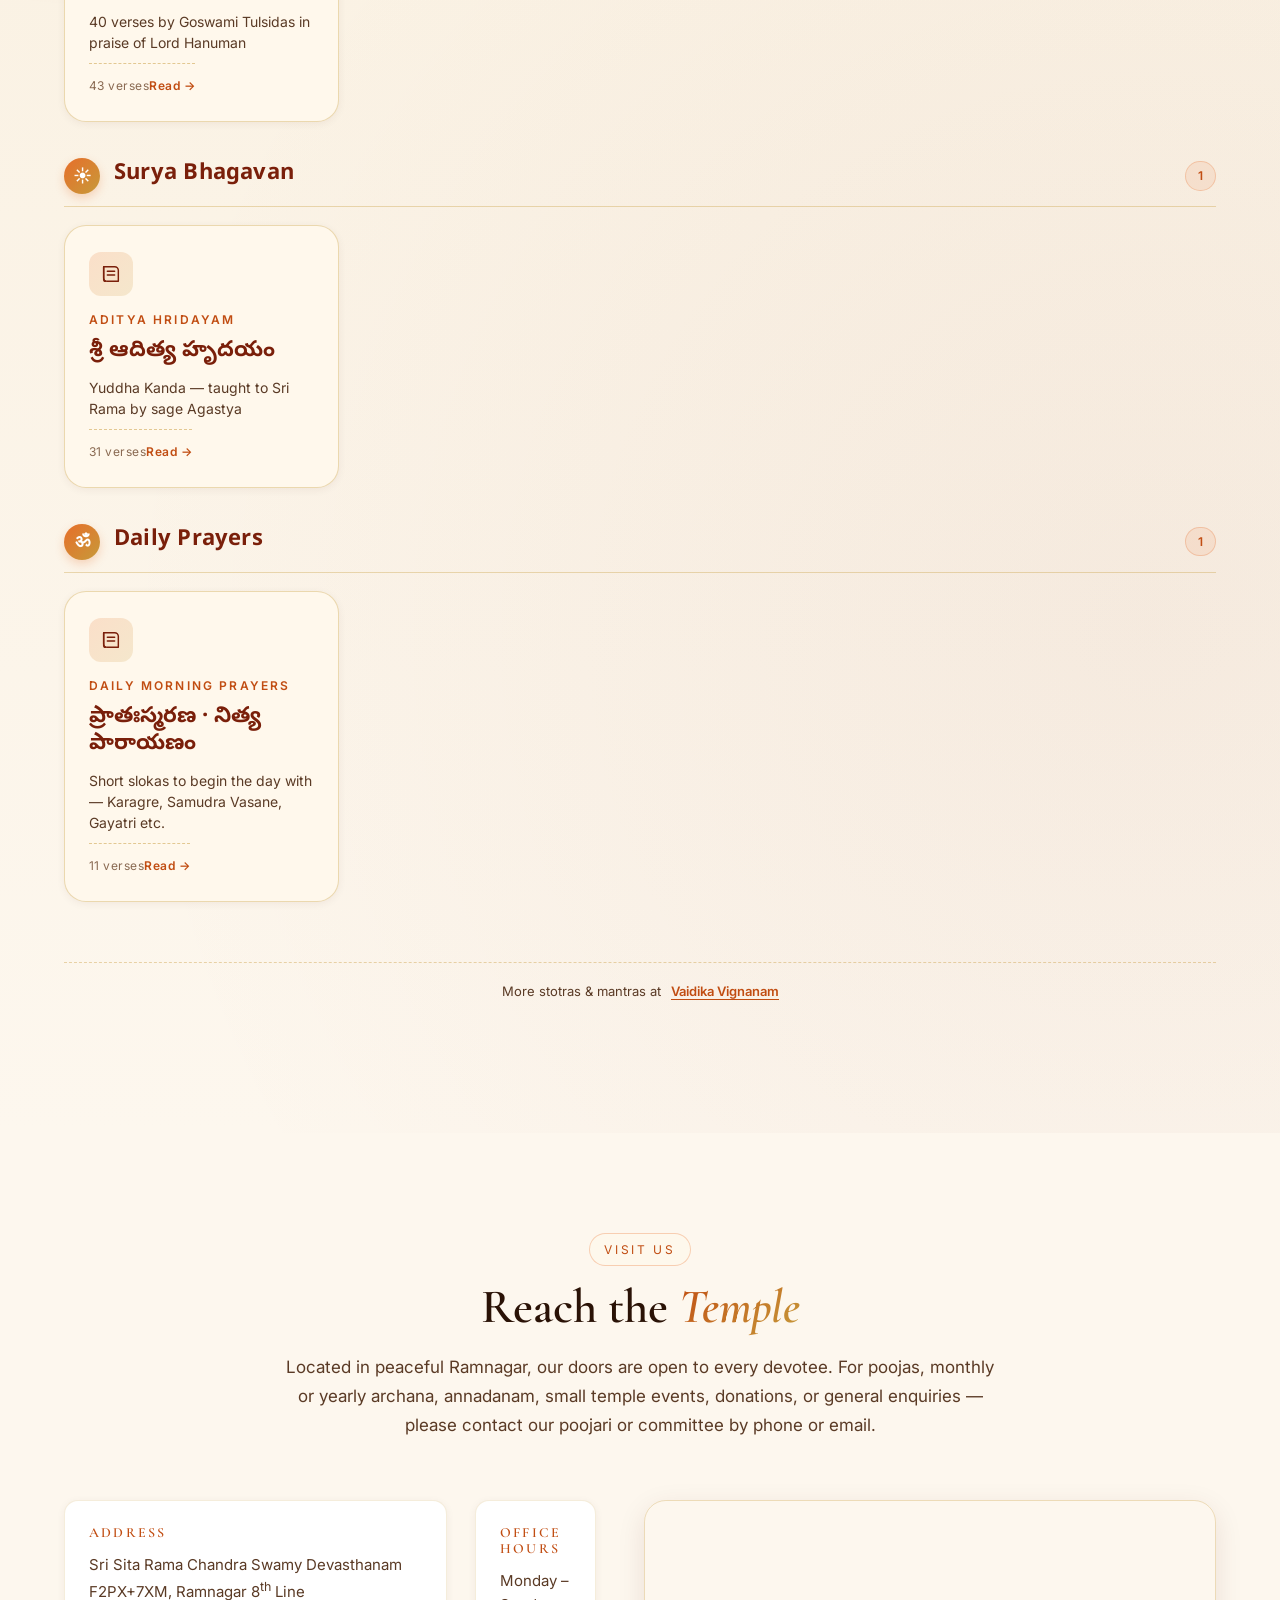
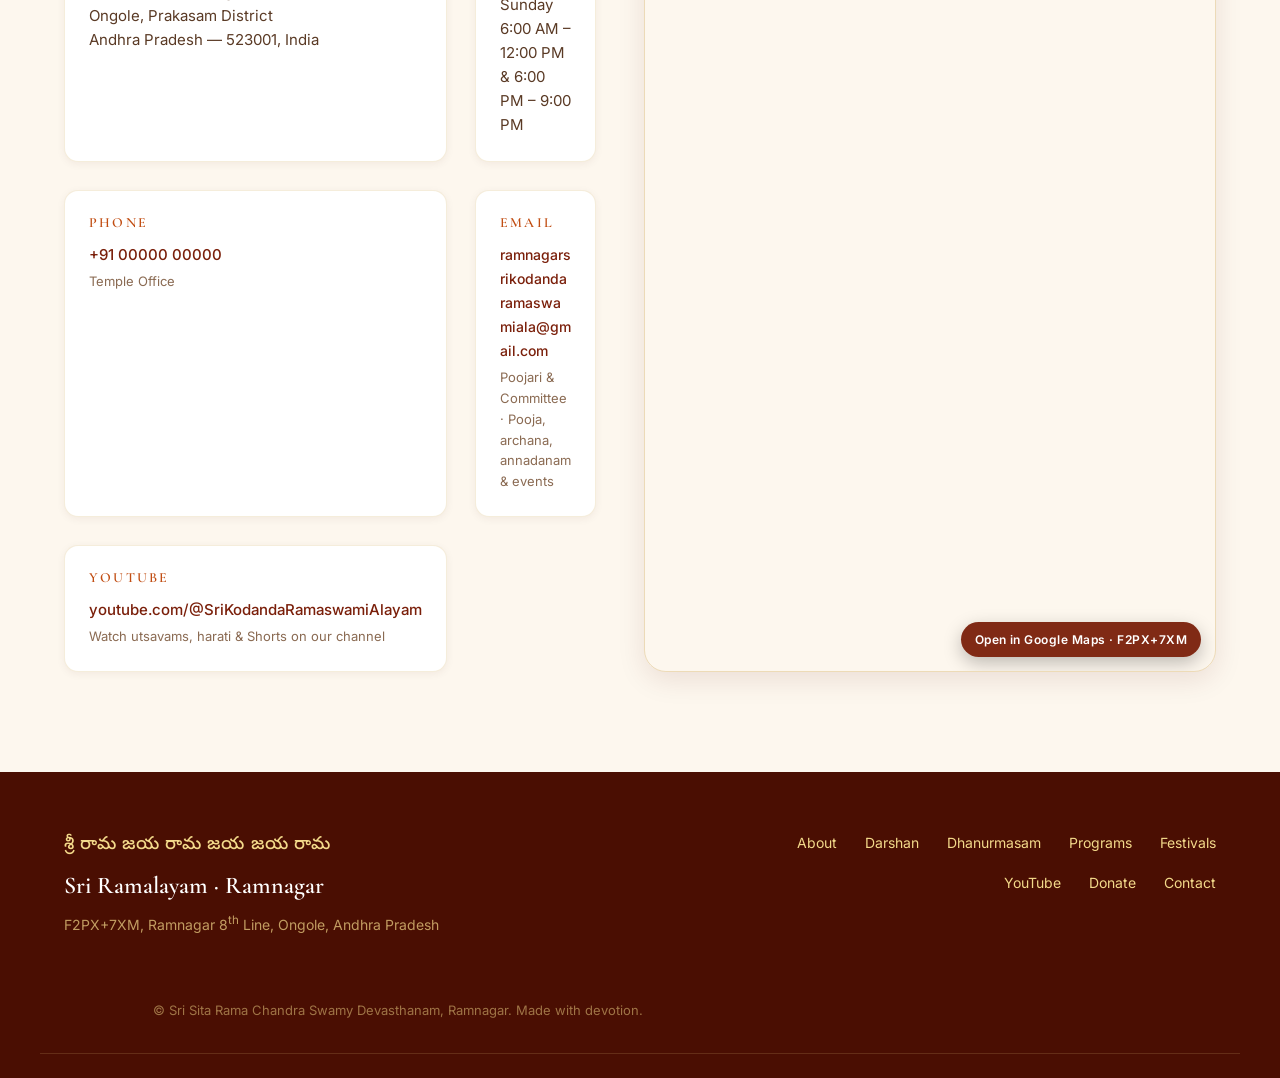
==== commit 487944c2: "Add committee contact guidance for annadanam, archana, and events." ====
--- a/index.html
+++ b/index.html
@@ -10,8 +10,8 @@
     <meta property="og:title" content="Sri Ramalayam · Andhra South Indian Temple · Ongole" />
     <meta property="og:description" content="A sacred Andhra devasthanam in Ramnagar, Ongole — daily harati, Telugu panchangam, annadanam, utsavams and stotra parayanam in the South Indian tradition." />
     <meta property="og:type" content="website" />
-    <meta property="og:url" content="https://vedagayathriravi.github.io/ramalayam/" />
-    <meta property="og:image" content="https://vedagayathriravi.github.io/ramalayam/rama.jpeg" />
+    <meta property="og:url" content="https://srikodandaramaswami.netlify.app/" />
+    <meta property="og:image" content="https://srikodandaramaswami.netlify.app/rama.jpeg" />
     <meta property="og:locale" content="en_IN" />
     <meta property="og:locale:alternate" content="te_IN" />
     <meta name="twitter:card" content="summary_large_image" />
@@ -379,6 +379,10 @@
 
             <div class="sevas__pooja-note" data-i18n="sevas.poojaNote"><strong>Devotional poojas:</strong> Anyone who wishes to offer a pooja for Sri Rama, Sri Sita, or Sri Hanuman — including Aku Puja — is warmly welcome to devote it to the Lord here. Please contact the temple poojari or committee, or <a href="mailto:ramnagarsrikodandaramaswamiala@gmail.com">email us</a>.</div>
 
+            <div class="sevas__pooja-note sevas__pooja-note--events" data-i18n="sevas.eventsNote"><strong>Annadanam &amp; small events:</strong> If you wish to sponsor annadanam or host a small event at the temple — a bhajan, birthday, memorial, or community gathering — please contact the temple committee. We will gladly help you arrange it.</div>
+
+            <div class="sevas__pooja-note sevas__pooja-note--archana" data-i18n="sevas.archanaNote"><strong>Monthly &amp; yearly archana:</strong> Devotees who wish to sponsor monthly archana or yearly archana for Sri Rama, Sri Sita, or Sri Hanuman — please contact the temple committee by phone or email.</div>
+
             <div class="sevas__cta">
                 <a href="#contact" class="btn btn--primary" data-i18n="sevas.cta">Plan Your Visit</a>
                 <span class="sevas__cta-note" data-i18n="sevas.note">No booking needed for weekly programs — contact the poojari or committee to arrange a pooja.</span>
@@ -555,24 +559,24 @@
                 <div class="donate__content">
                     <p class="section__eyebrow section__eyebrow--light" data-i18n="donate.eyebrow">Support the Temple</p>
                     <h2 class="section__title section__title--light" data-i18n="donate.title">Be a Part of <span>Seva</span></h2>
-                    <p class="donate__lede" data-i18n="donate.lede">Your contributions sustain daily worship, annadanam, festivals, and the upkeep of this sacred space. If you are interested in donating, please reach out to our temple committee — online donation details will be posted once our bank account is opened.</p>
+                    <p class="donate__lede" data-i18n="donate.lede">Your contributions sustain daily worship, annadanam, festivals, and the upkeep of this sacred space. For annadanam, monthly or yearly archana, small events, or donations — please contact our committee. Online payment details will be posted once our bank account is opened.</p>
 
                     <div class="donate__purposes">
                         <div class="donate__purpose">
                             <h4 data-i18n="donate.p1.title">Annadanam</h4>
-                            <p data-i18n="donate.p1.body">Sponsor a meal for devotees on a tithi of your choosing.</p>
+                            <p data-i18n="donate.p1.body">Sponsor a meal for devotees — contact the committee to choose a date and arrange annadanam at the temple.</p>
                         </div>
                         <div class="donate__purpose">
-                            <h4 data-i18n="donate.p2.title">Nitya Pooja</h4>
-                            <p data-i18n="donate.p2.body">Support daily worship, flowers, and naivedyam.</p>
+                            <h4 data-i18n="donate.p2.title">Monthly &amp; Yearly Archana</h4>
+                            <p data-i18n="donate.p2.body">Sponsor archana in your name or family name every month or once a year — contact the committee to arrange.</p>
                         </div>
                         <div class="donate__purpose">
-                            <h4 data-i18n="donate.p3.title">Renovation Nidhi</h4>
-                            <p data-i18n="donate.p3.body">Contribute toward temple maintenance and expansion.</p>
+                            <h4 data-i18n="donate.p3.title">Small Temple Events</h4>
+                            <p data-i18n="donate.p3.body">Bhajans, birthdays, memorials, or other small gatherings — contact the committee to plan your event.</p>
                         </div>
                         <div class="donate__purpose">
-                            <h4 data-i18n="donate.p4.title">Veda Pathasala</h4>
-                            <p data-i18n="donate.p4.body">Help educate the next generation of priests &amp; scholars.</p>
+                            <h4 data-i18n="donate.p4.title">Renovation Nidhi</h4>
+                            <p data-i18n="donate.p4.body">Contribute toward temple maintenance and expansion.</p>
                         </div>
                     </div>
 
@@ -592,7 +596,7 @@
                         <dt data-i18n="donate.upi">UPI</dt>
                         <dd>ramalayam@upi</dd>
                     </dl>
-                    <p class="donate__card-note" data-i18n="donate.bankNote">Interested in supporting the temple? Reach out to the committee — every offering, large or small, is welcomed with devotion.</p>
+                    <p class="donate__card-note" data-i18n="donate.bankNote">Interested in annadanam, monthly or yearly archana, a small event, or a donation? Reach out to the committee — every offering is welcomed with devotion.</p>
                 </aside>
             </div>
         </div>
@@ -675,7 +679,7 @@
             <div class="section__head">
                 <p class="section__eyebrow" data-i18n="contact.eyebrow">Visit Us</p>
                 <h2 class="section__title" data-i18n="contact.title">Reach the <span>Temple</span></h2>
-                <p class="section__lede" data-i18n="contact.lede">Located in peaceful Ramnagar, our doors are open to every devotee. For poojas, donations, or general enquiries, please contact our poojari or committee by phone or email.</p>
+                <p class="section__lede" data-i18n="contact.lede">Located in peaceful Ramnagar, our doors are open to every devotee. For poojas, monthly or yearly archana, annadanam, small temple events, donations, or general enquiries — please contact our poojari or committee by phone or email.</p>
             </div>
 
             <div class="contact__grid">
@@ -702,7 +706,7 @@
                         <h3 data-i18n="contact.emailTitle">Email</h3>
                         <p>
                             <a class="contact__email" href="mailto:ramnagarsrikodandaramaswamiala@gmail.com">ramnagarsrikodandaramaswamiala@gmail.com</a><br/>
-                            <span class="contact__sub" data-i18n="contact.emailSub">Poojari &amp; Committee · Pooja &amp; donation enquiries</span>
+                            <span class="contact__sub" data-i18n="contact.emailSub">Poojari &amp; Committee · Pooja, archana, annadanam &amp; events</span>
                         </p>
                     </div>
 
@@ -763,6 +767,6 @@
     <script src="https://cdn.jsdelivr.net/npm/@supabase/supabase-js@2"></script>
     <script src="config.js?v=2"></script>
     <script src="stotras.js?v=3" defer></script>
-    <script src="script.js?v=17" defer></script>
+    <script src="script.js?v=20" defer></script>
 </body>
 </html>
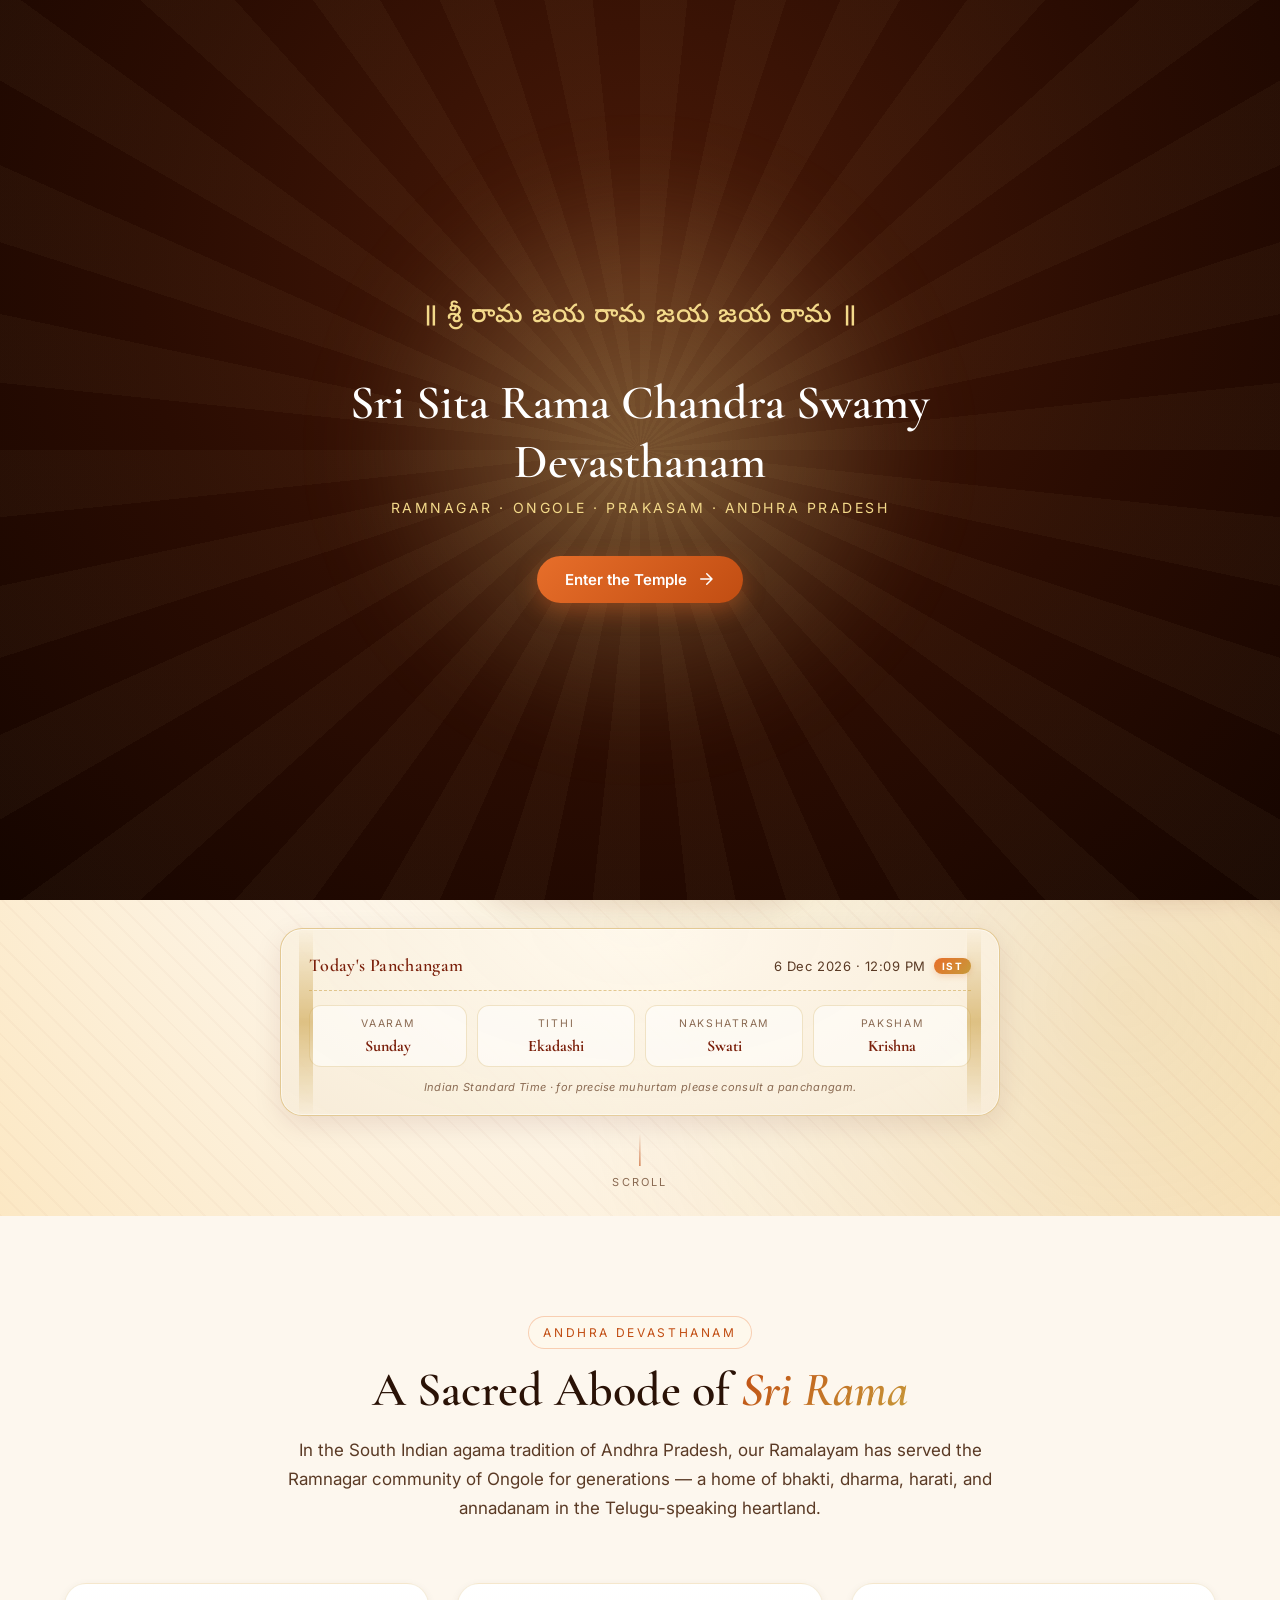
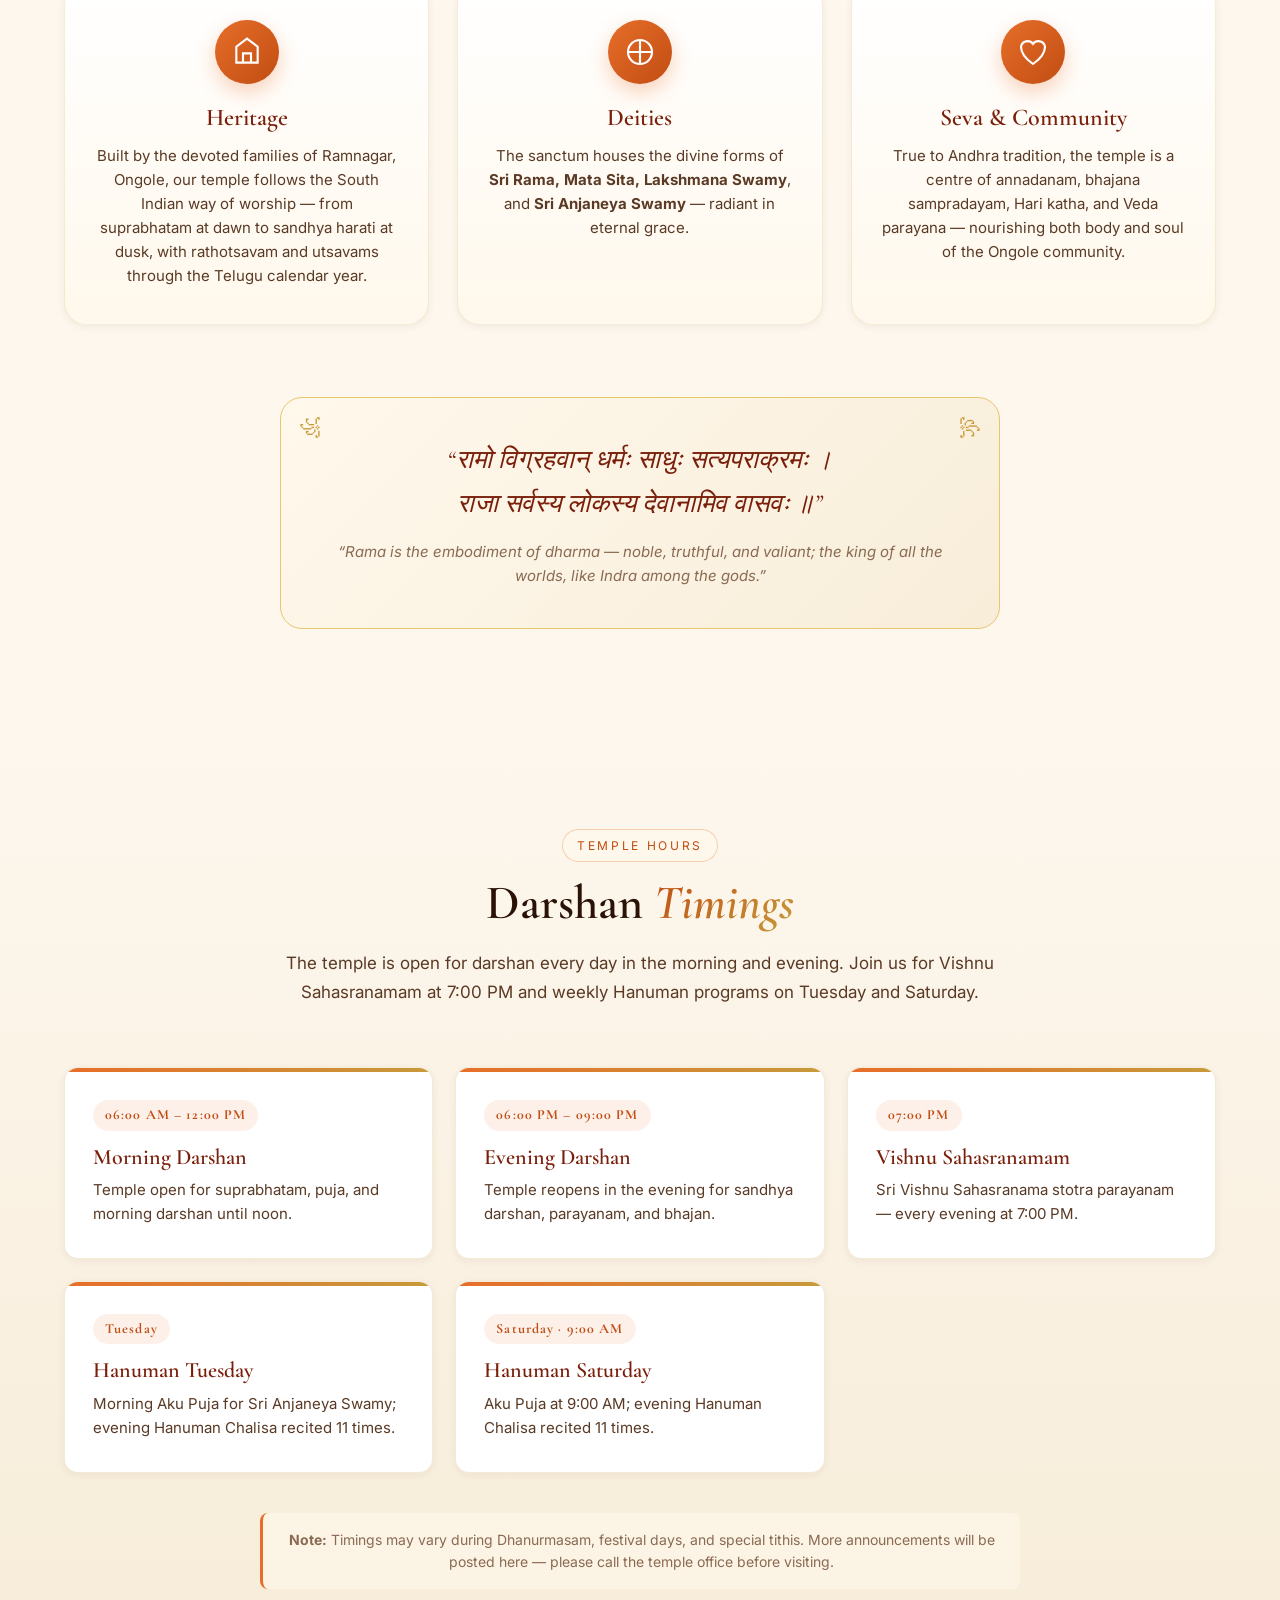
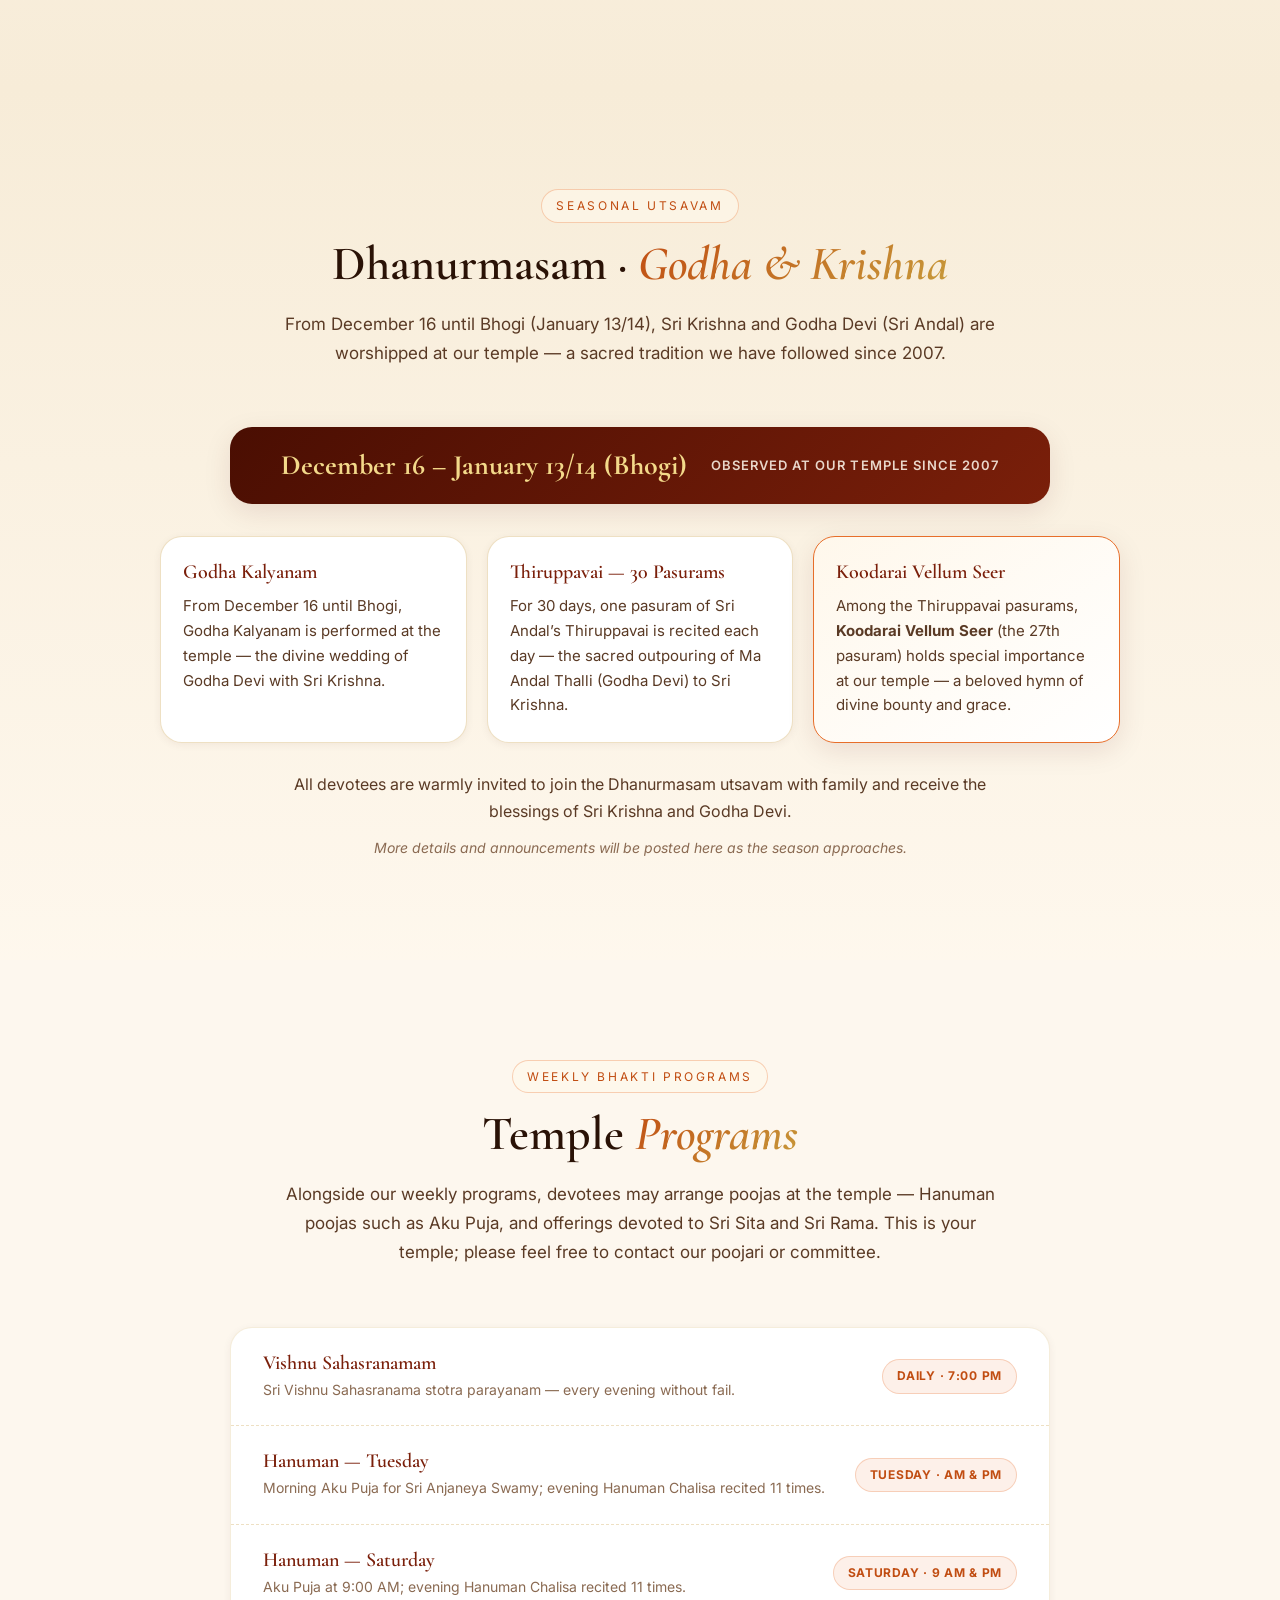
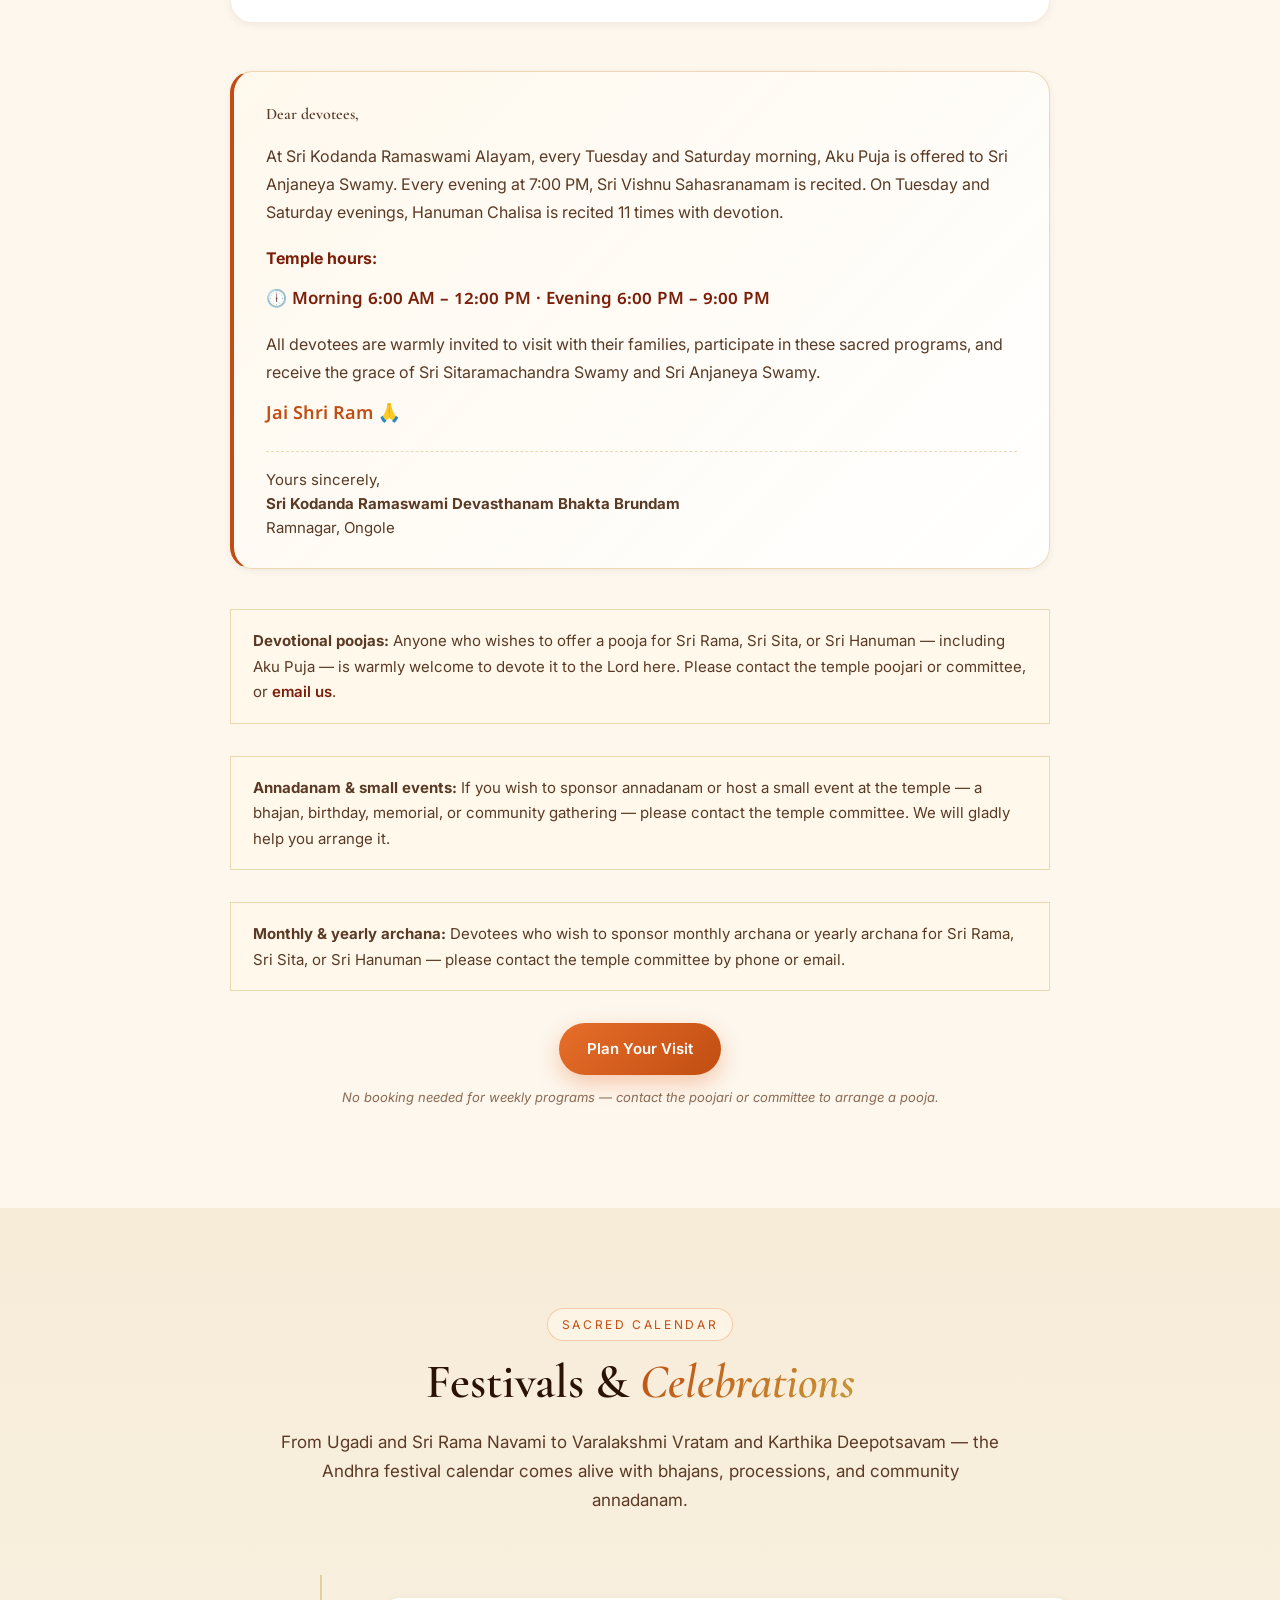
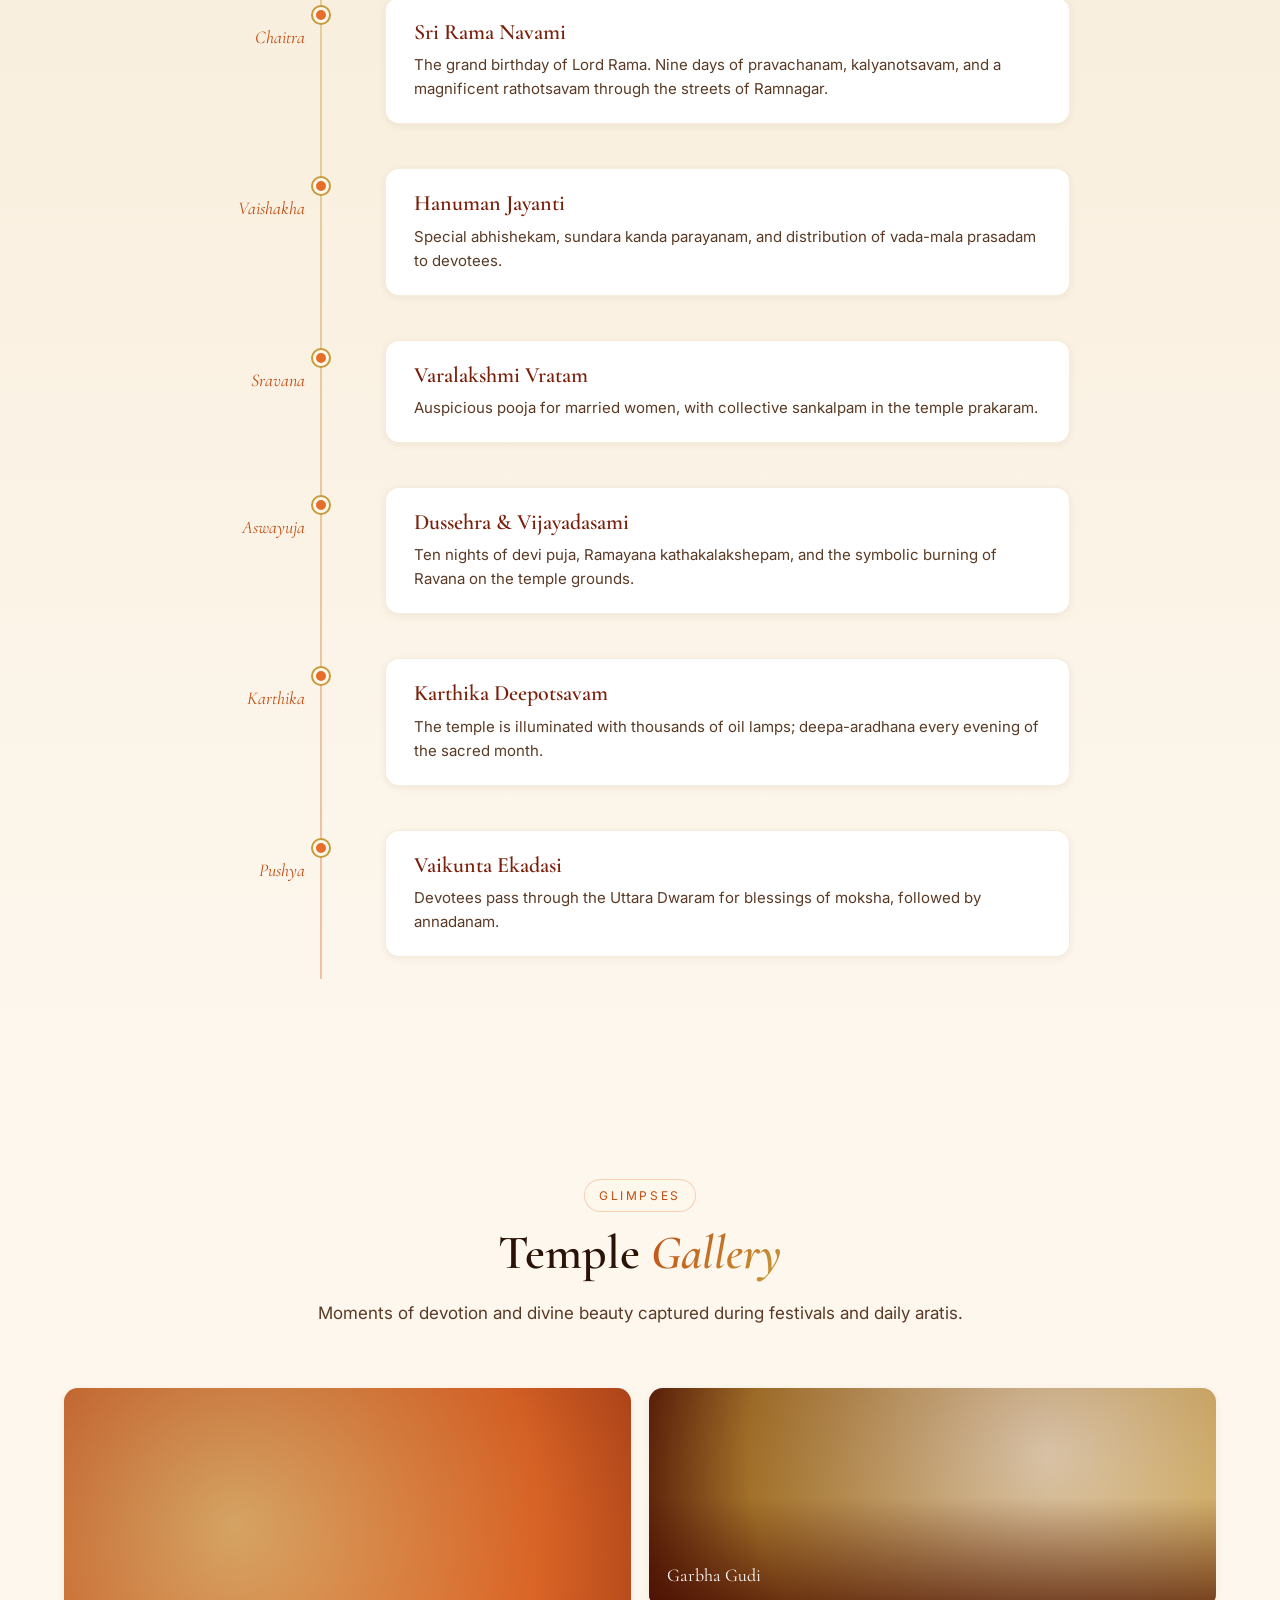
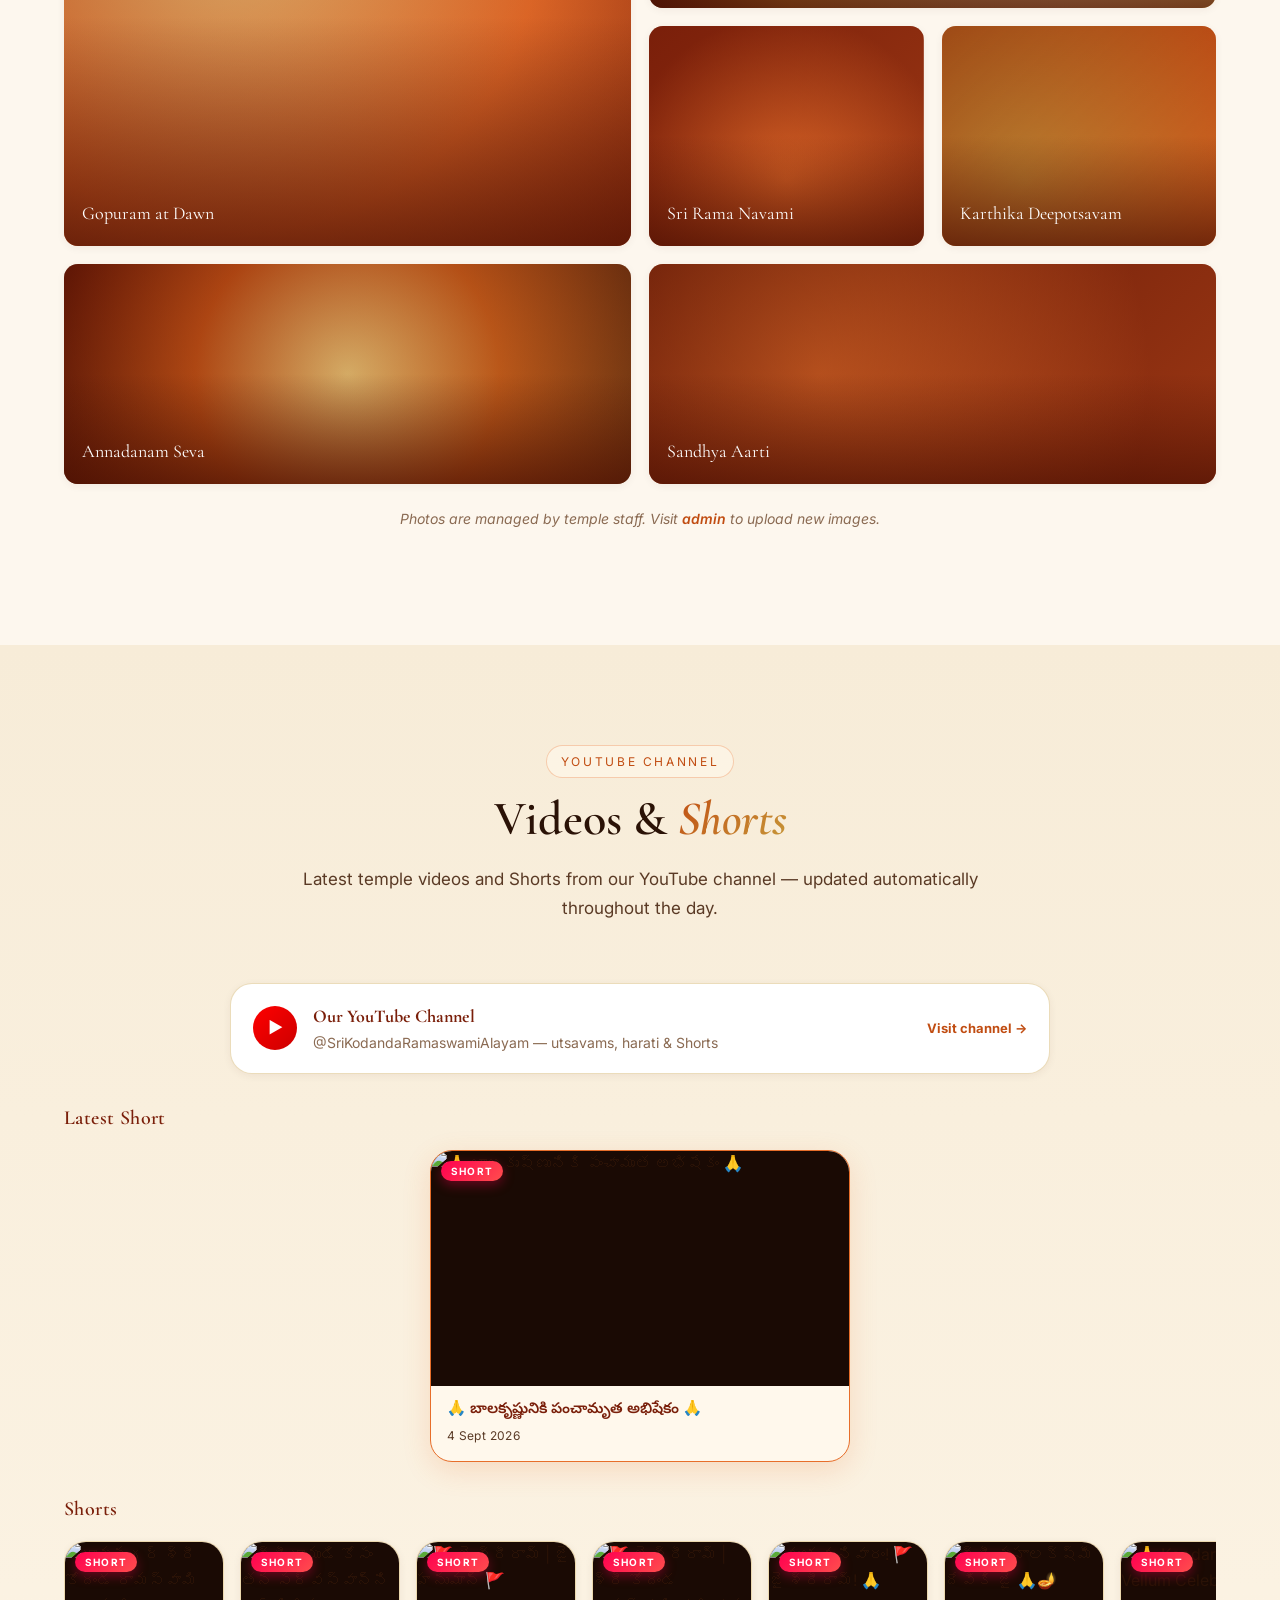
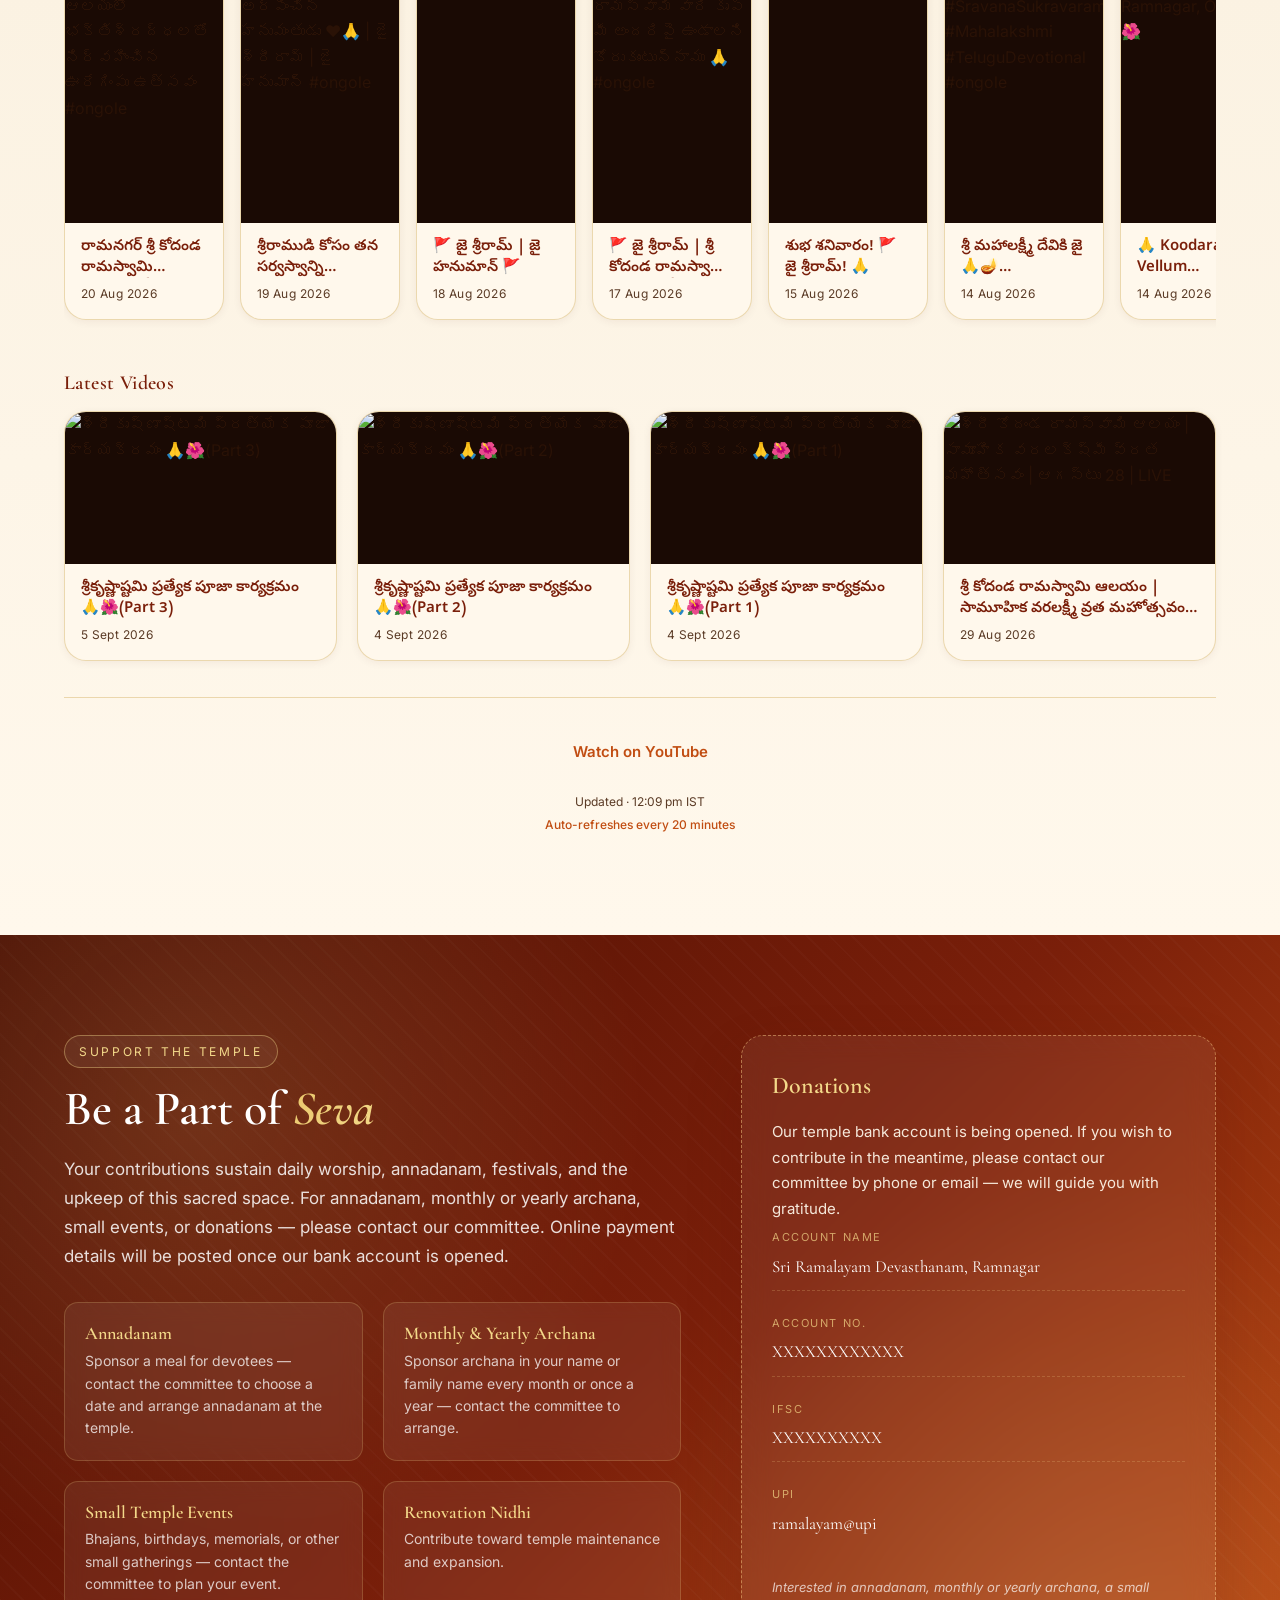
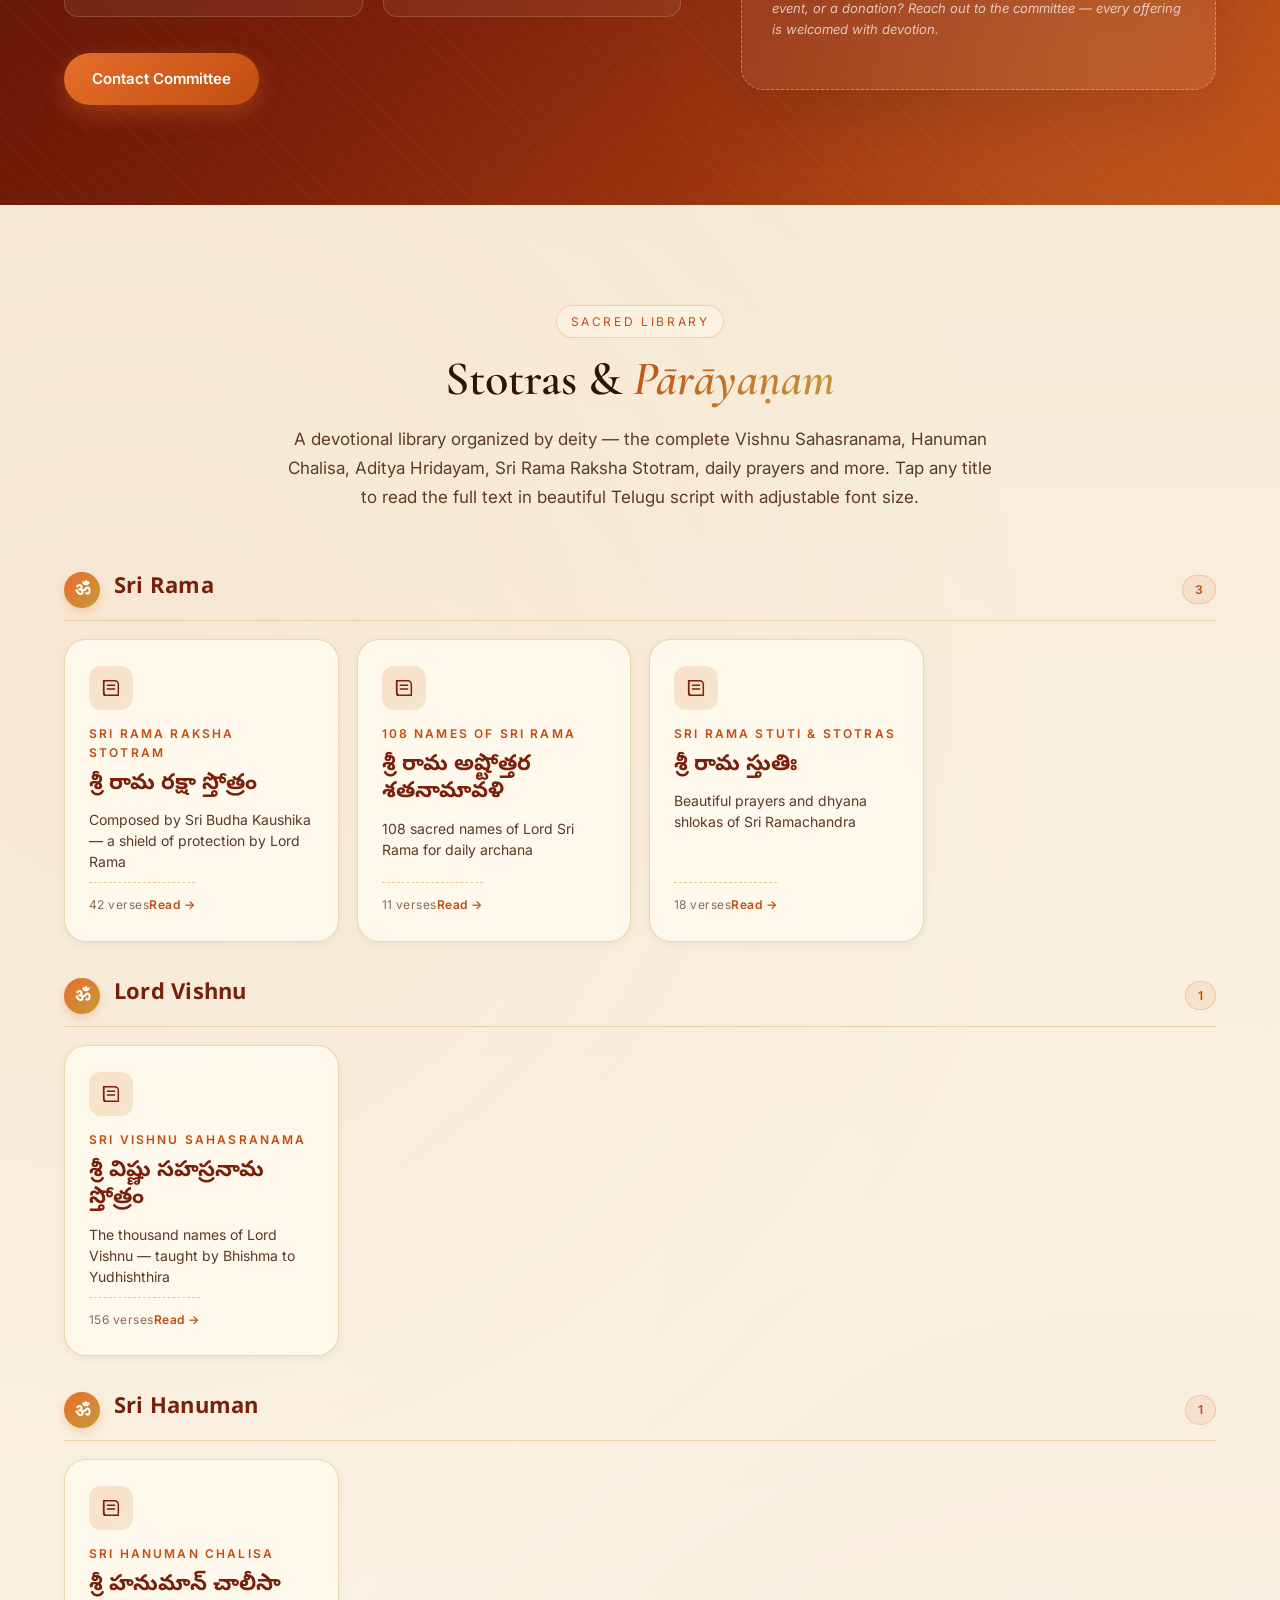
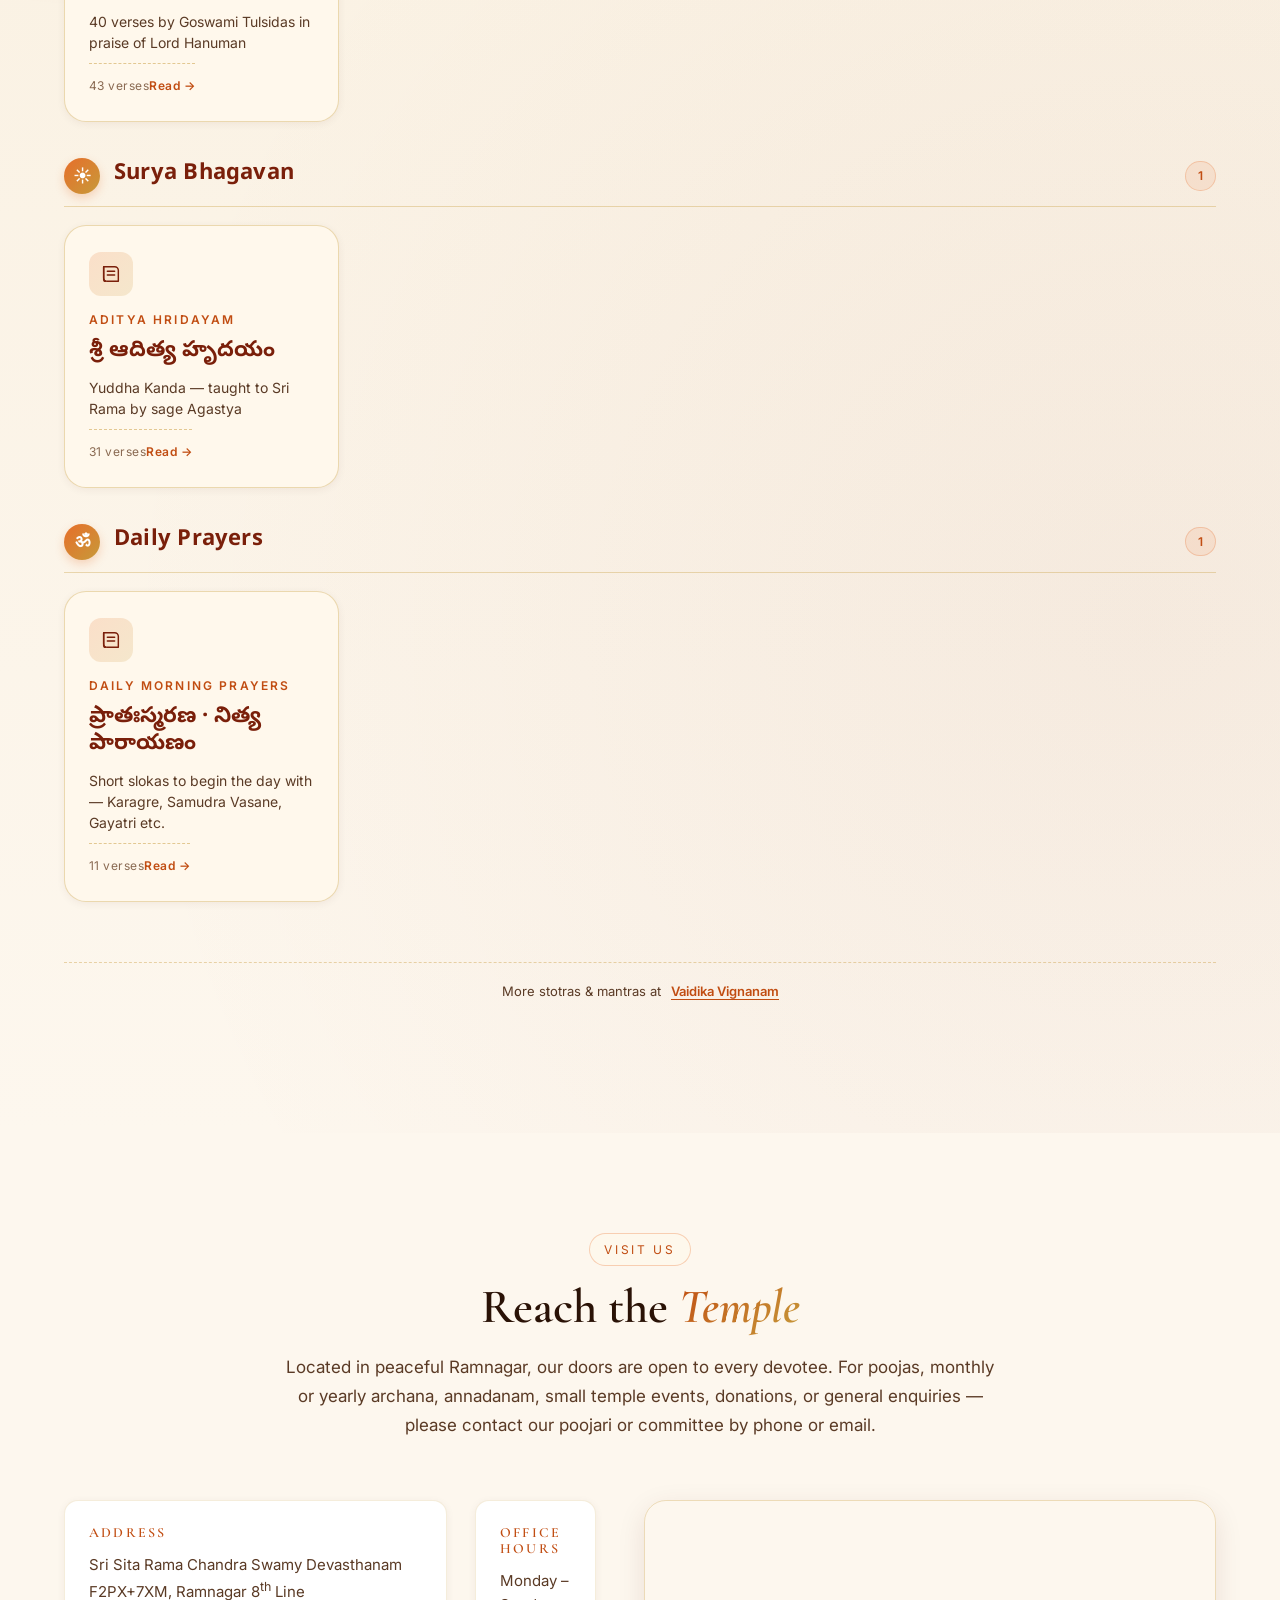
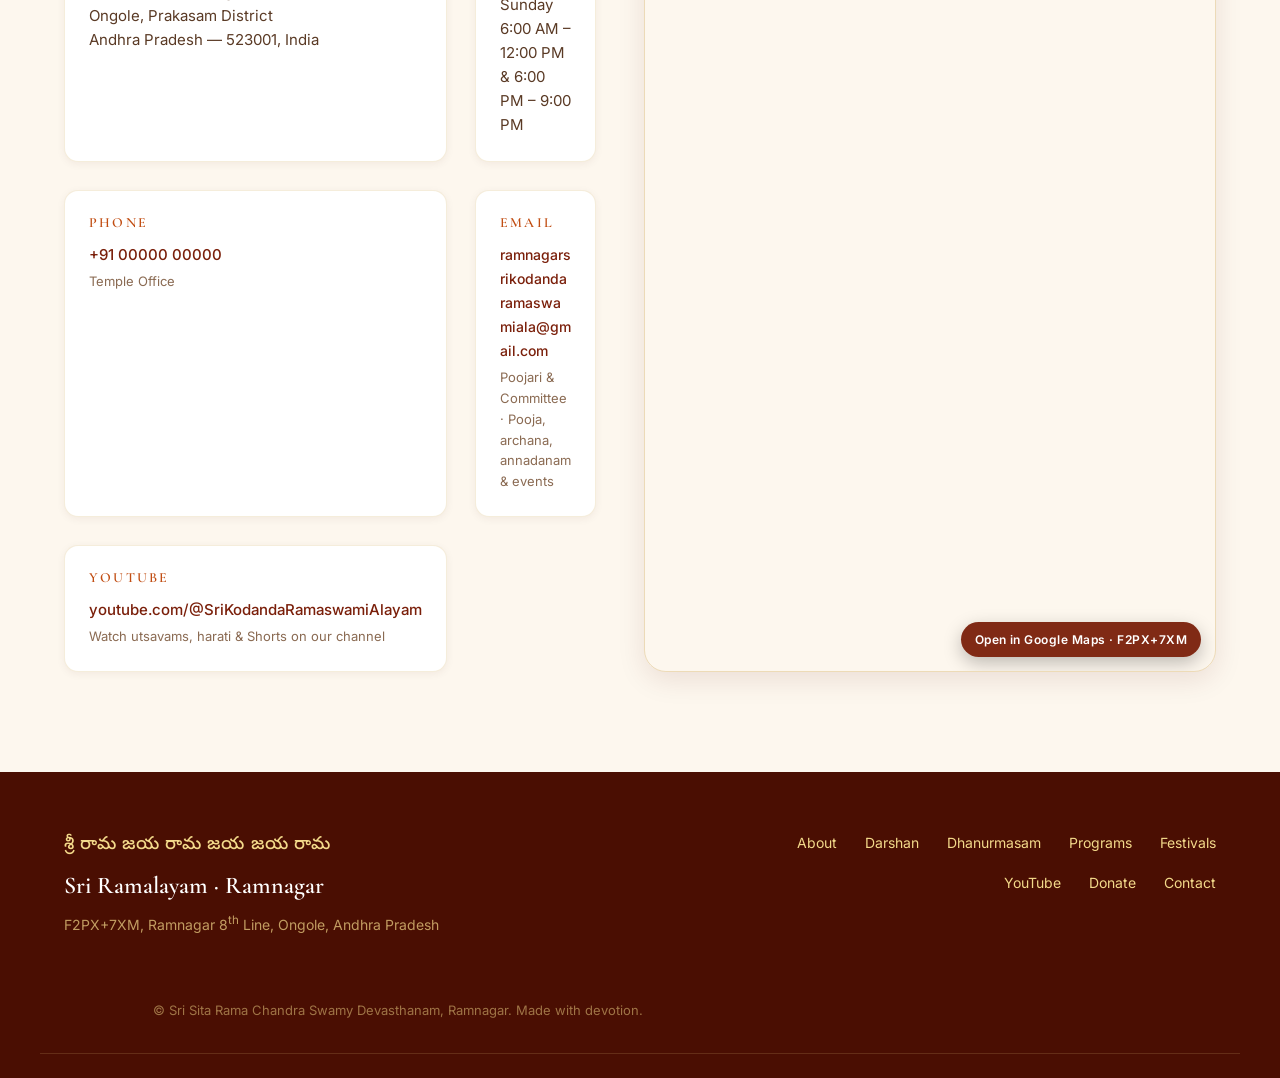
==== commit 7f7f657f: "Remove intro Rama photo and related social preview image." ====
--- a/index.html
+++ b/index.html
@@ -11,10 +11,9 @@
     <meta property="og:description" content="A sacred Andhra devasthanam in Ramnagar, Ongole — daily harati, Telugu panchangam, annadanam, utsavams and stotra parayanam in the South Indian tradition." />
     <meta property="og:type" content="website" />
     <meta property="og:url" content="https://srikodandaramaswami.netlify.app/" />
-    <meta property="og:image" content="https://srikodandaramaswami.netlify.app/rama.jpeg" />
     <meta property="og:locale" content="en_IN" />
     <meta property="og:locale:alternate" content="te_IN" />
-    <meta name="twitter:card" content="summary_large_image" />
+    <meta name="twitter:card" content="summary" />
 
     <title>Sri Ramalayam · Andhra South Indian Temple · Ongole</title>
 
@@ -40,12 +39,6 @@
 
         <div class="intro__content">
             <p class="intro__sanskrit">॥ శ్రీ రామ జయ రామ జయ జయ రామ ॥</p>
-
-            <div class="intro__hero-image">
-                <div class="intro__hero-crop">
-                    <img src="rama.jpeg" alt="Sri Rama" />
-                </div>
-            </div>
 
             <h1 class="intro__title">
                 <span data-i18n="intro.title">Sri Sita Rama Chandra Swamy Devasthanam</span>
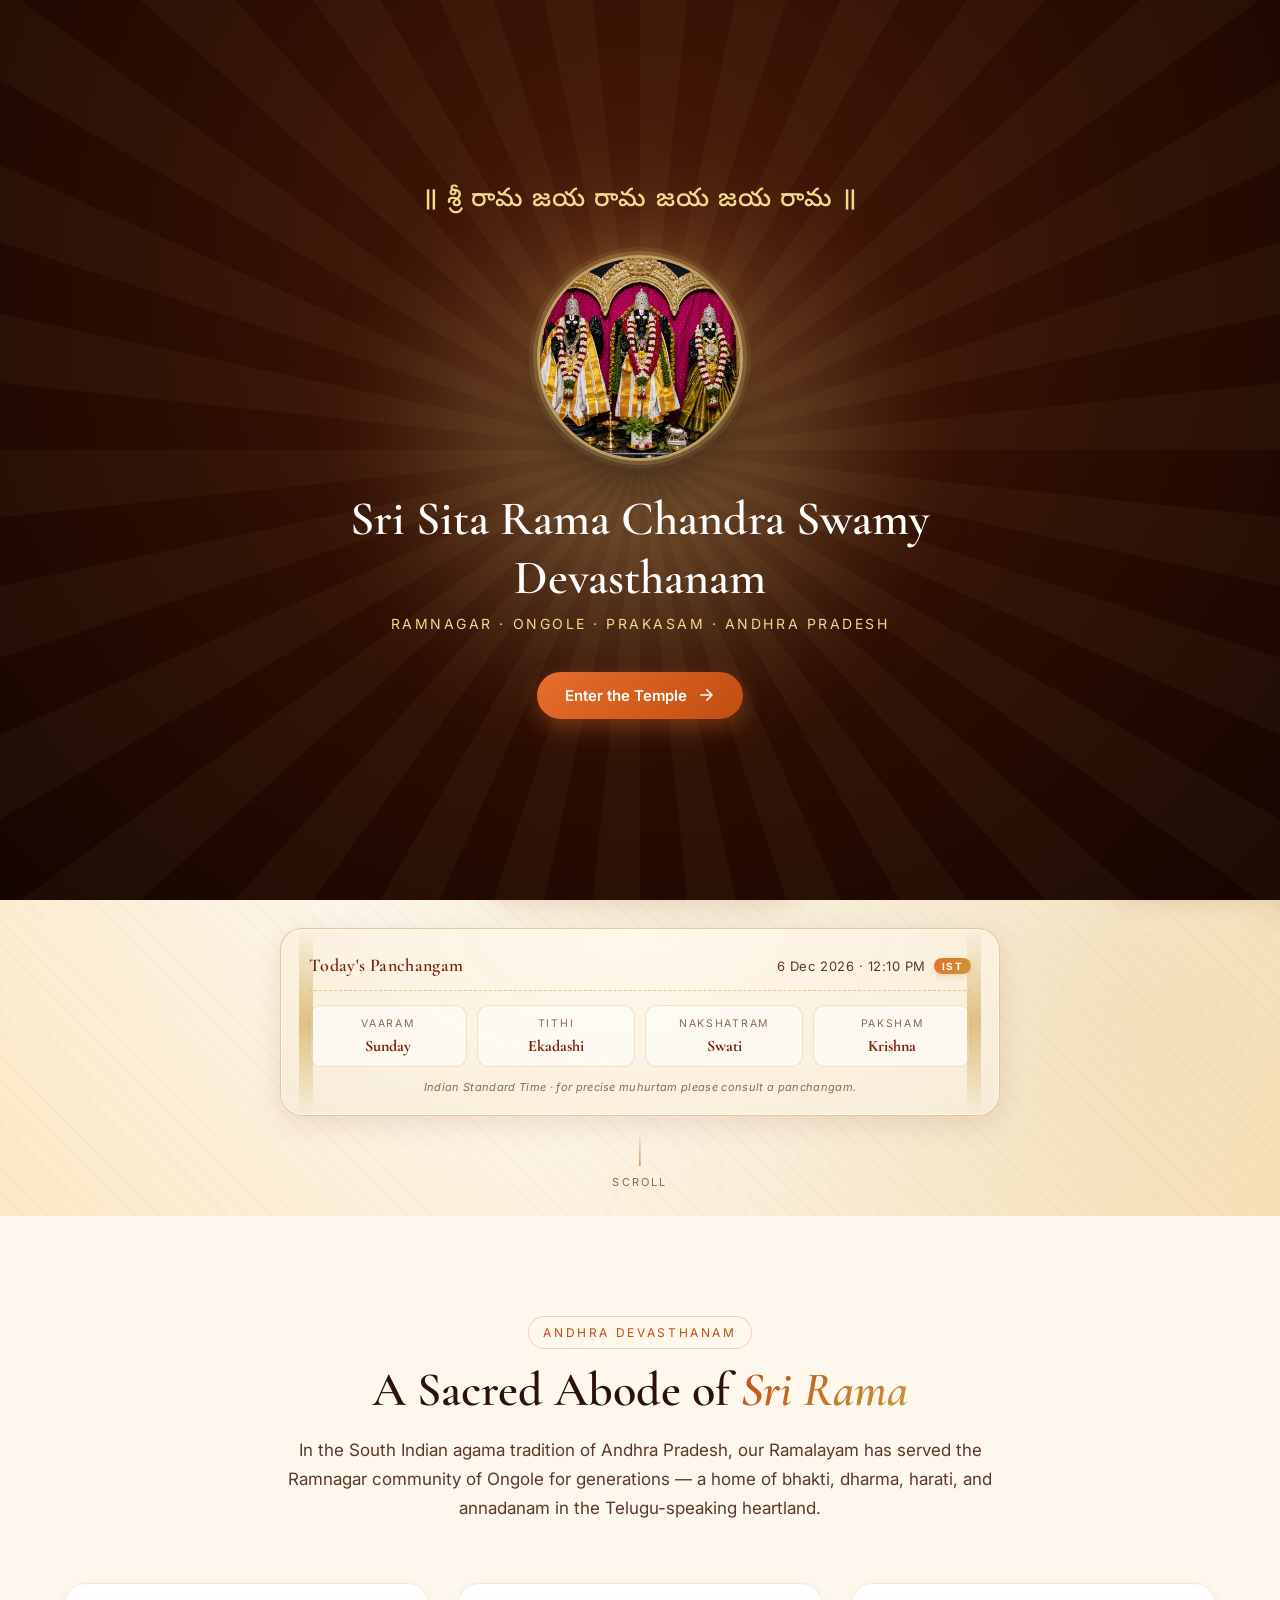
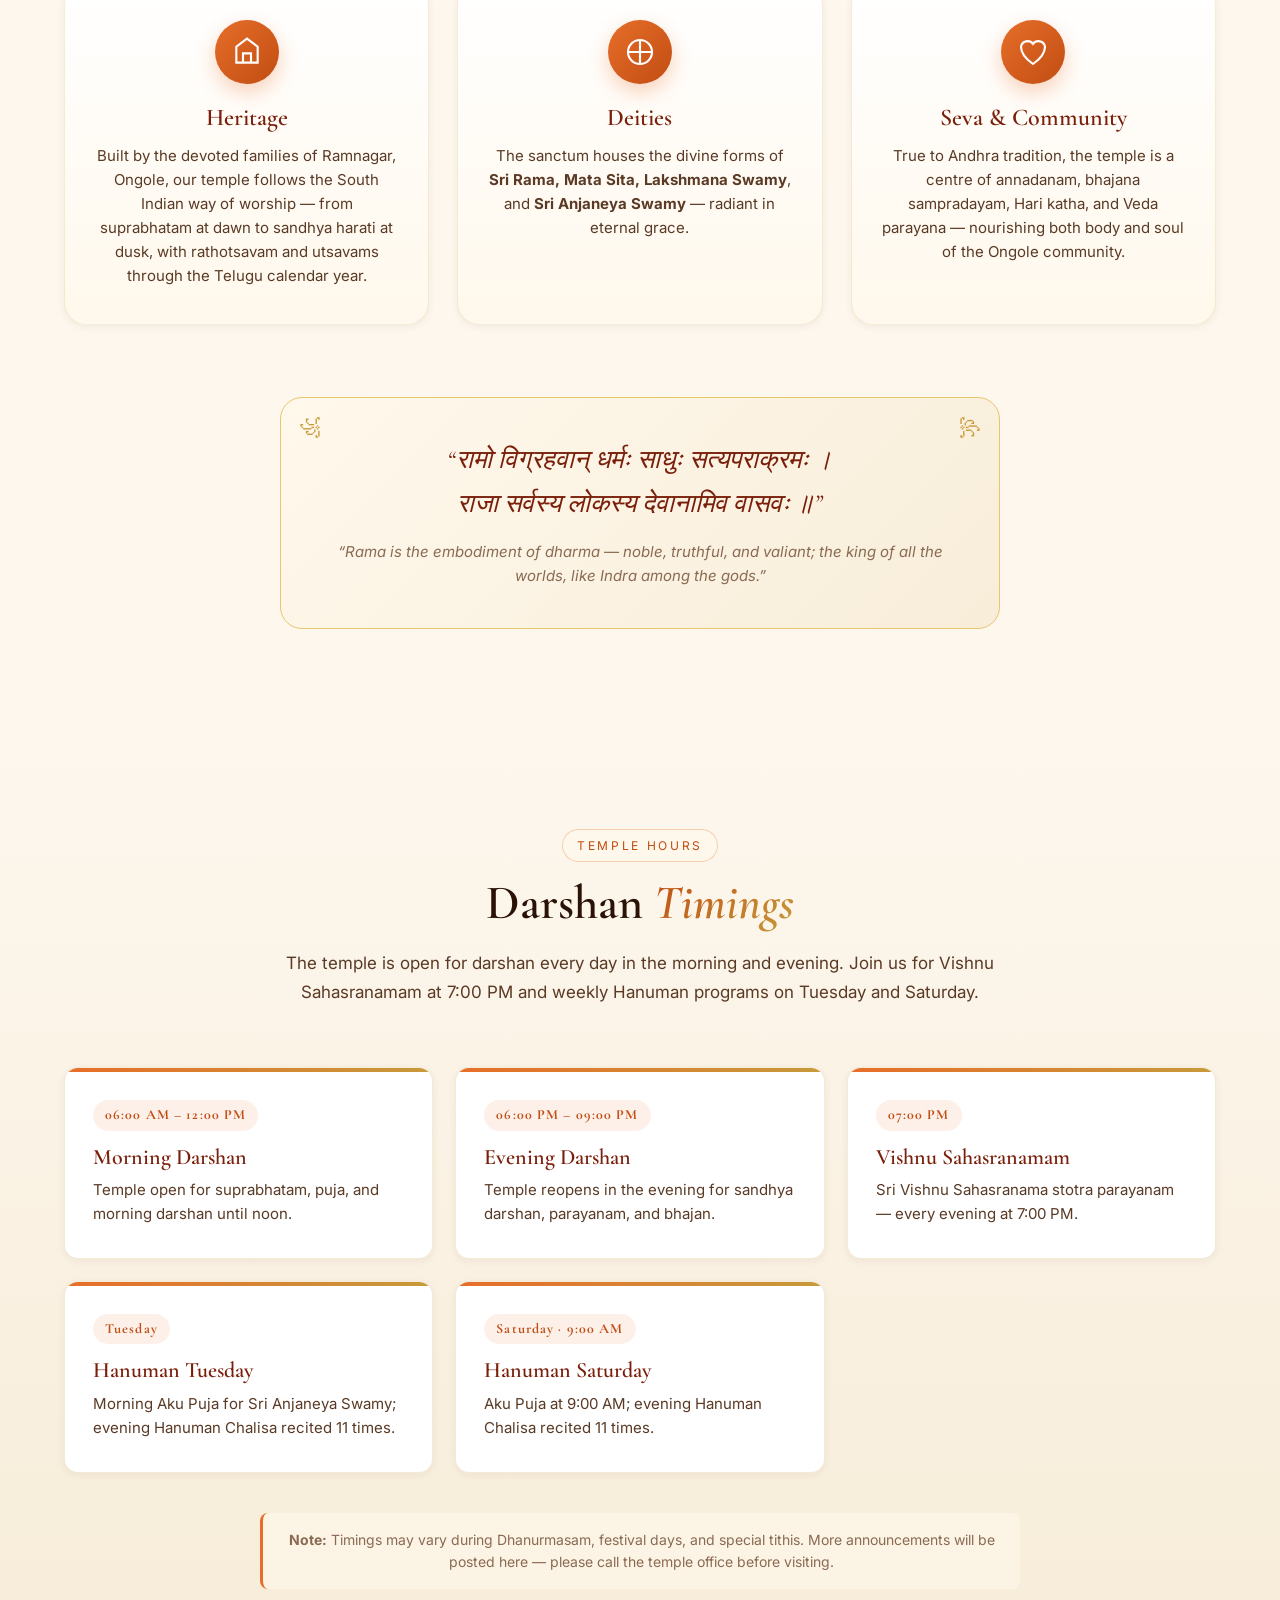
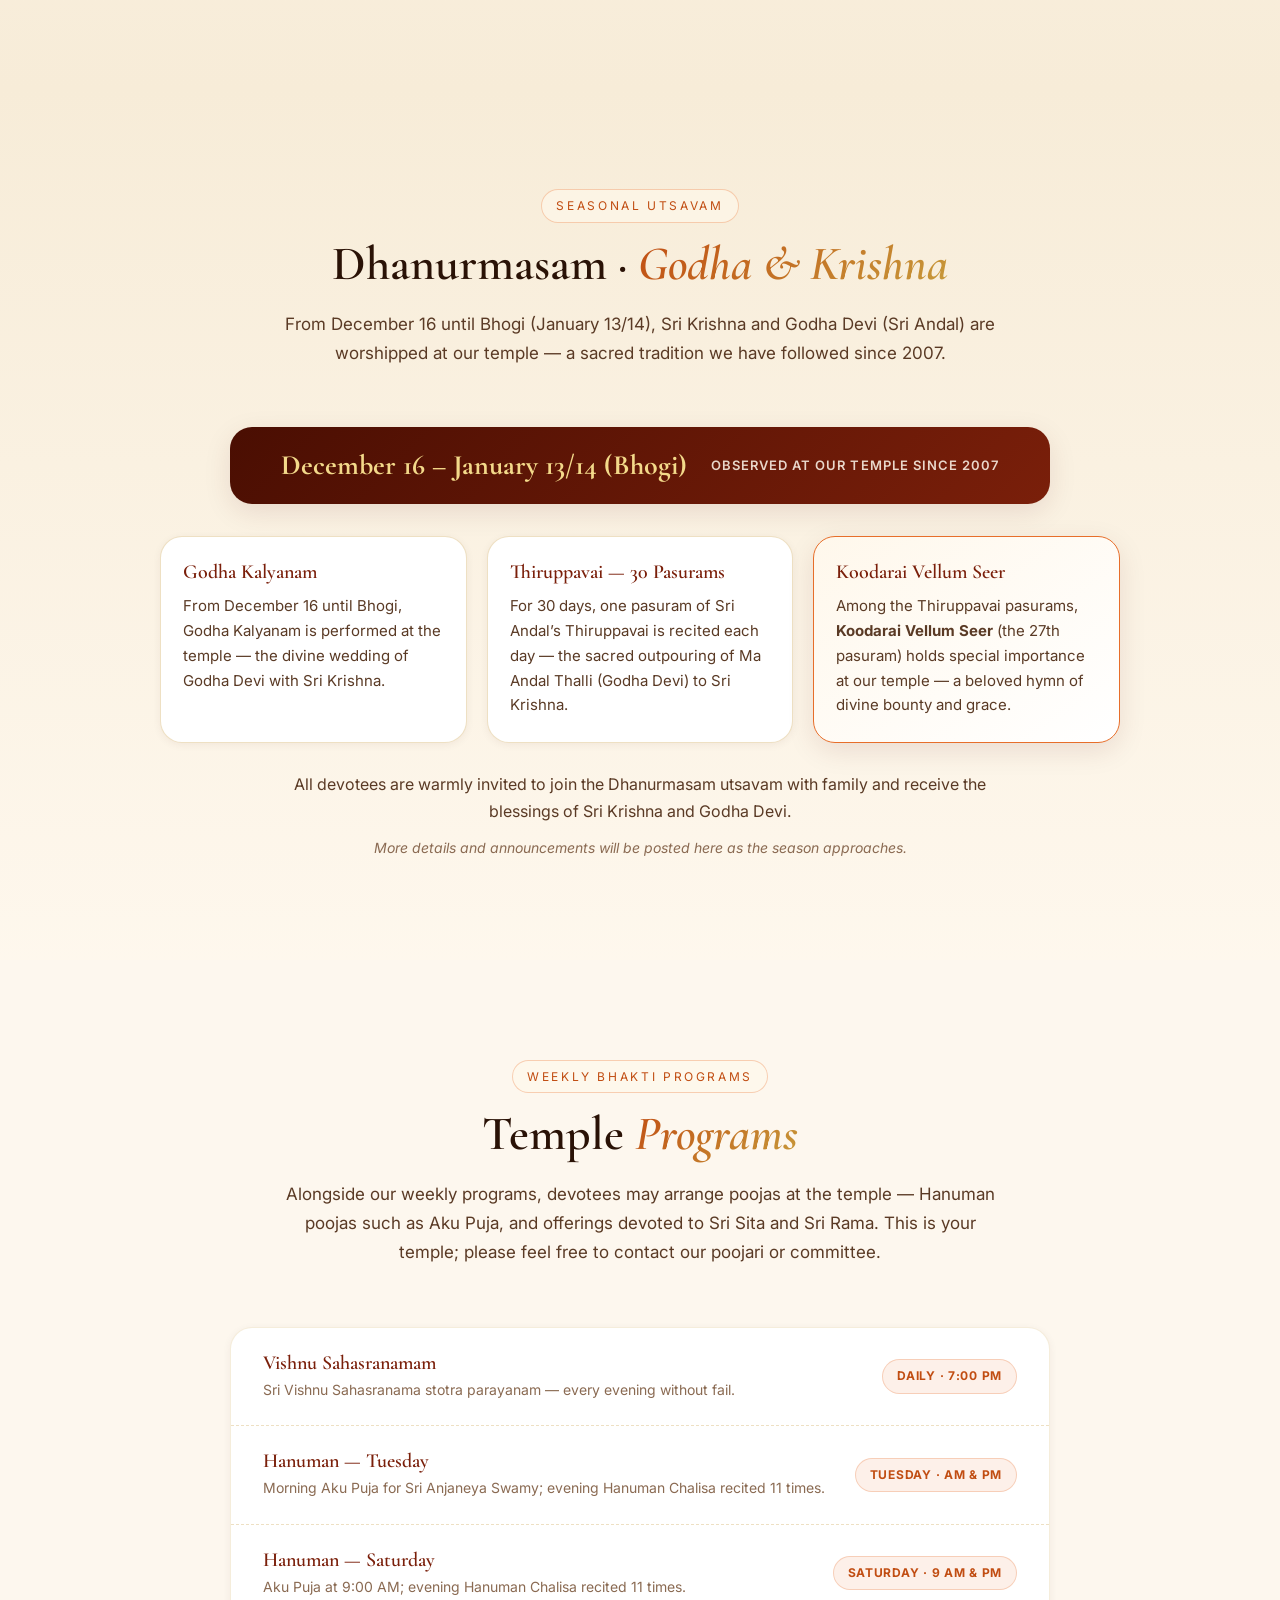
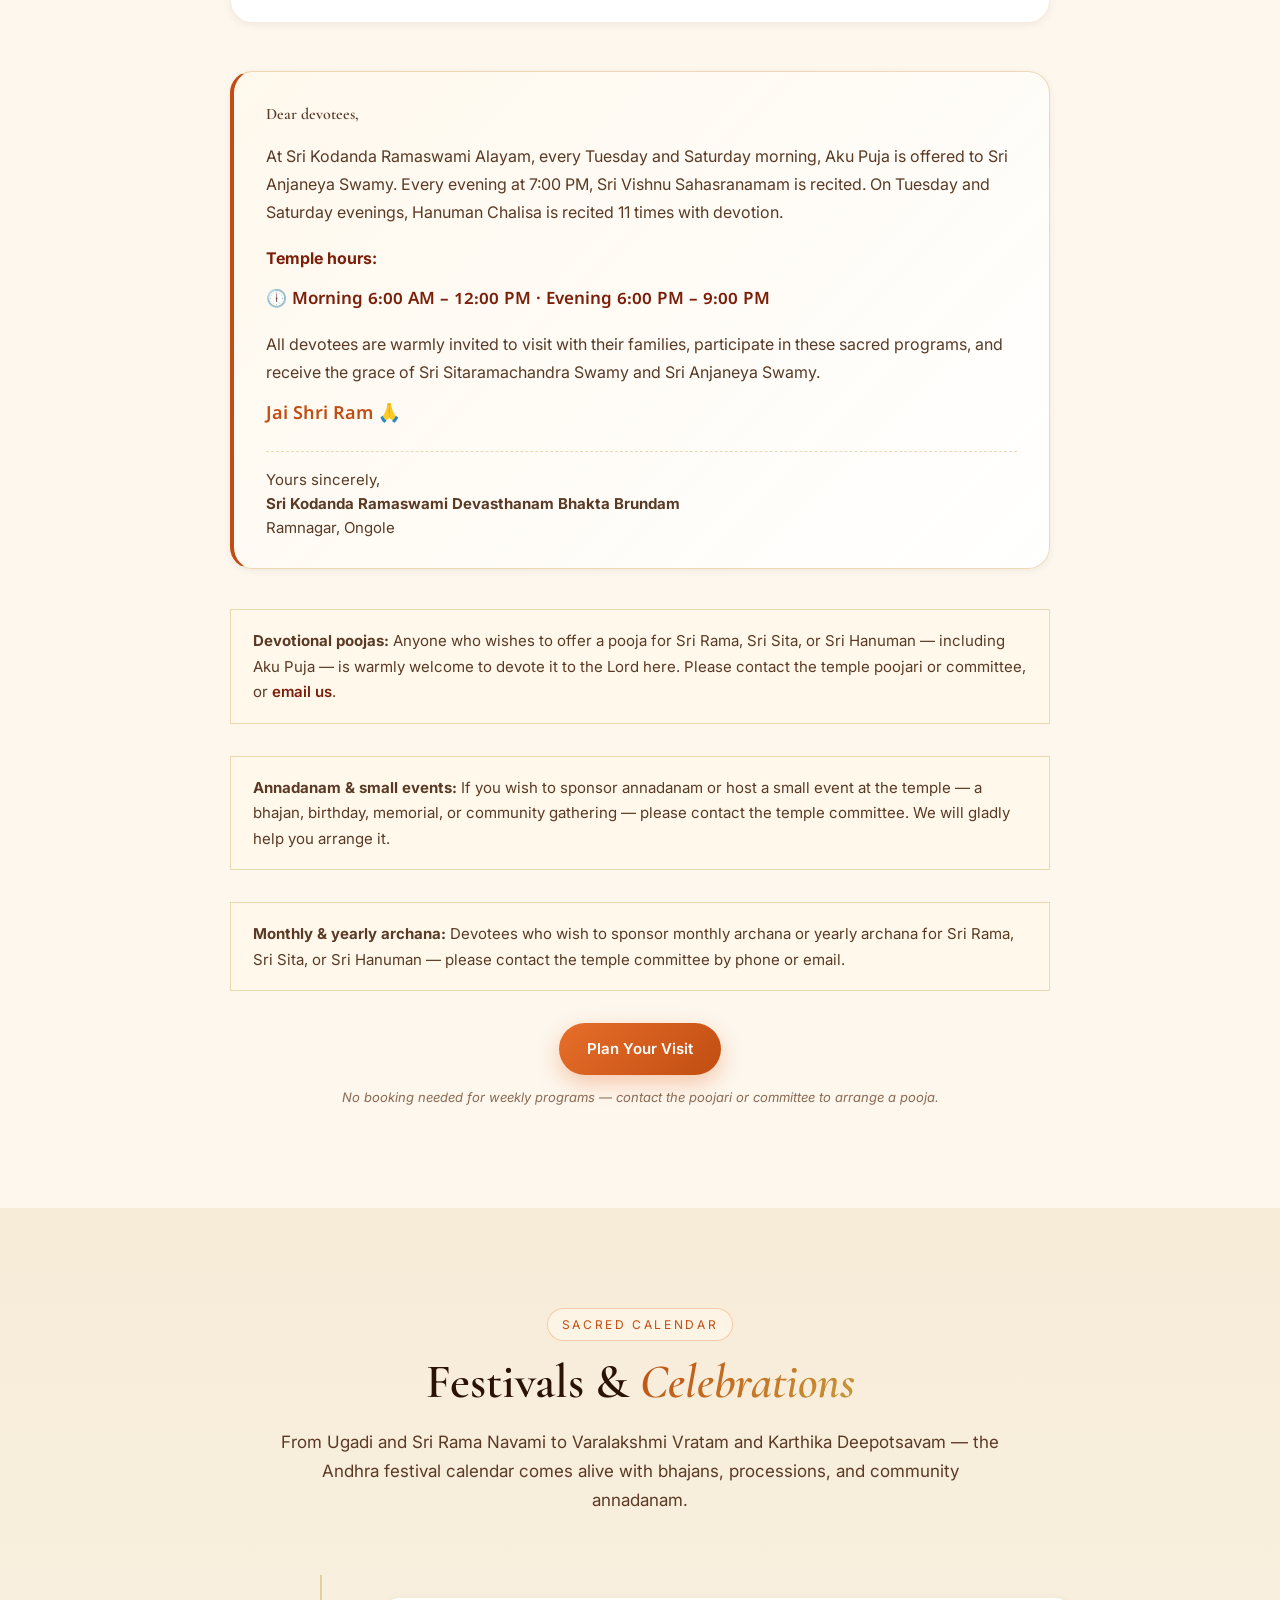
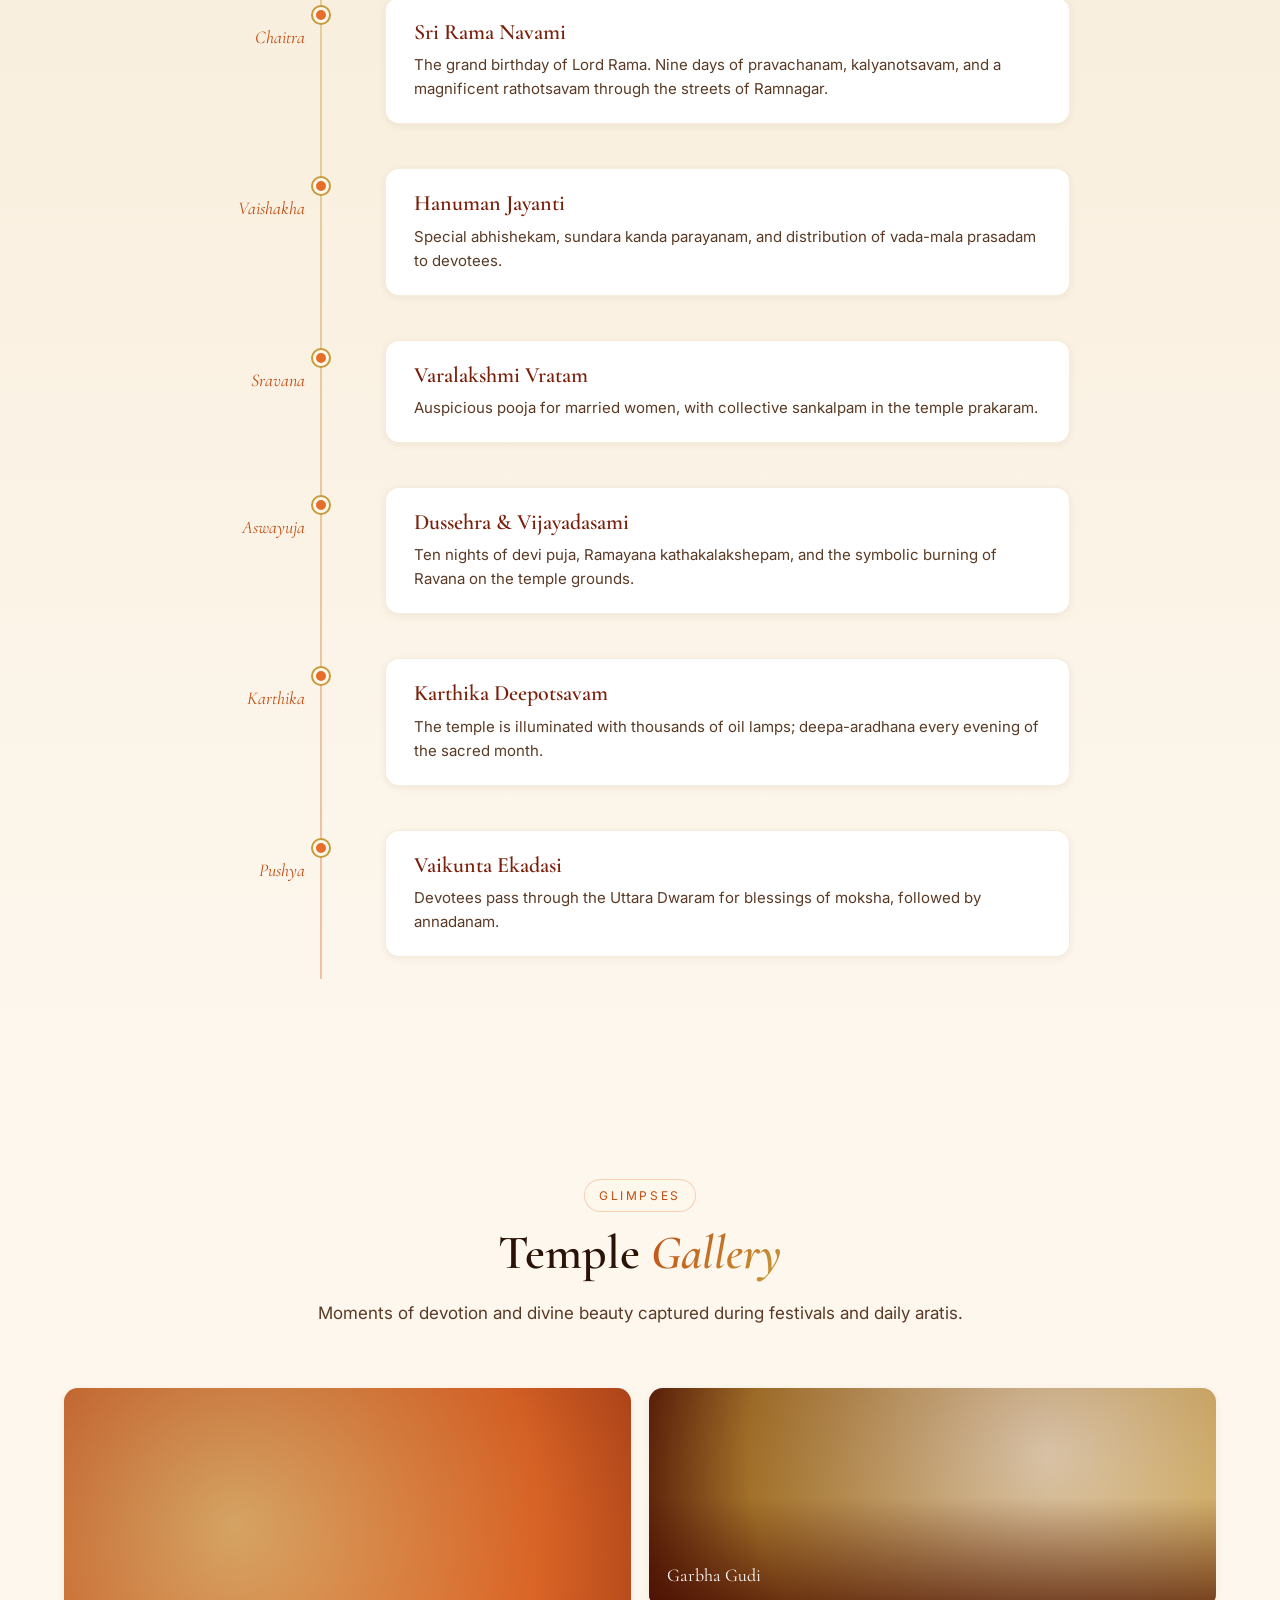
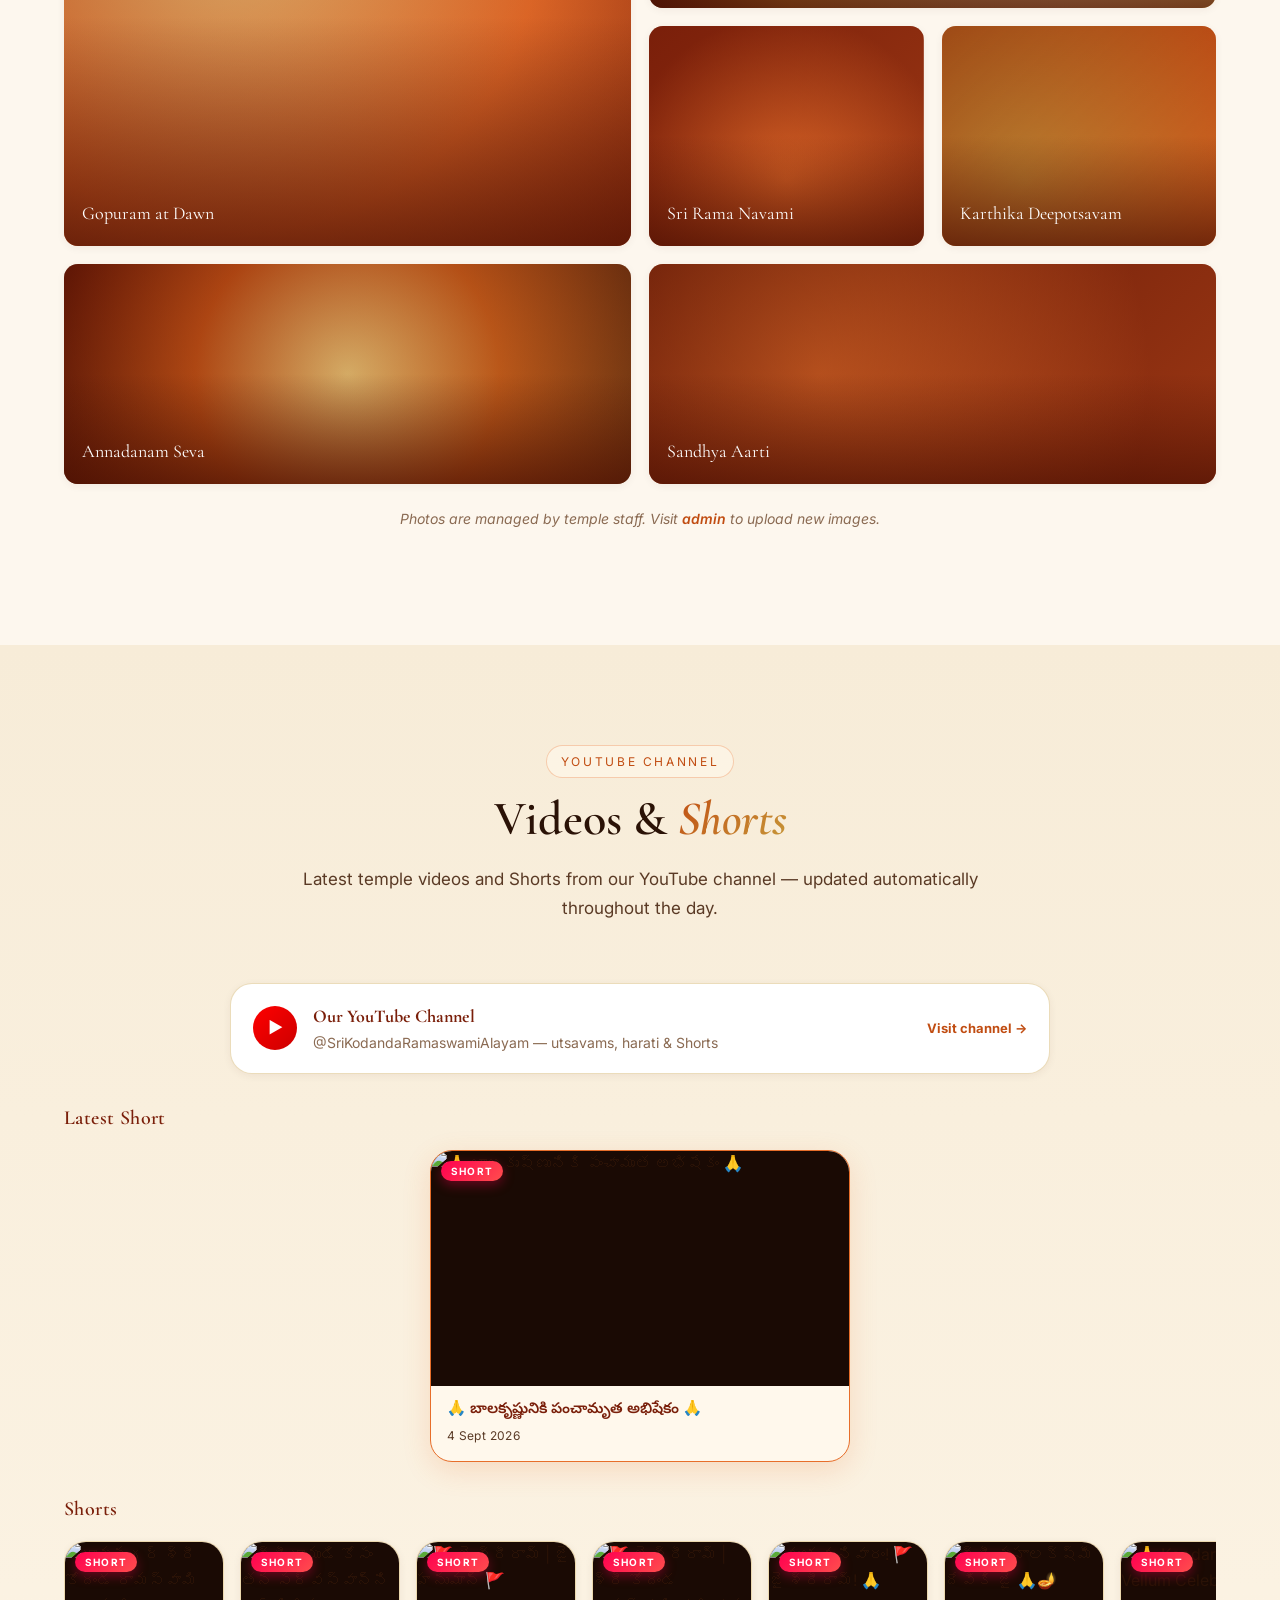
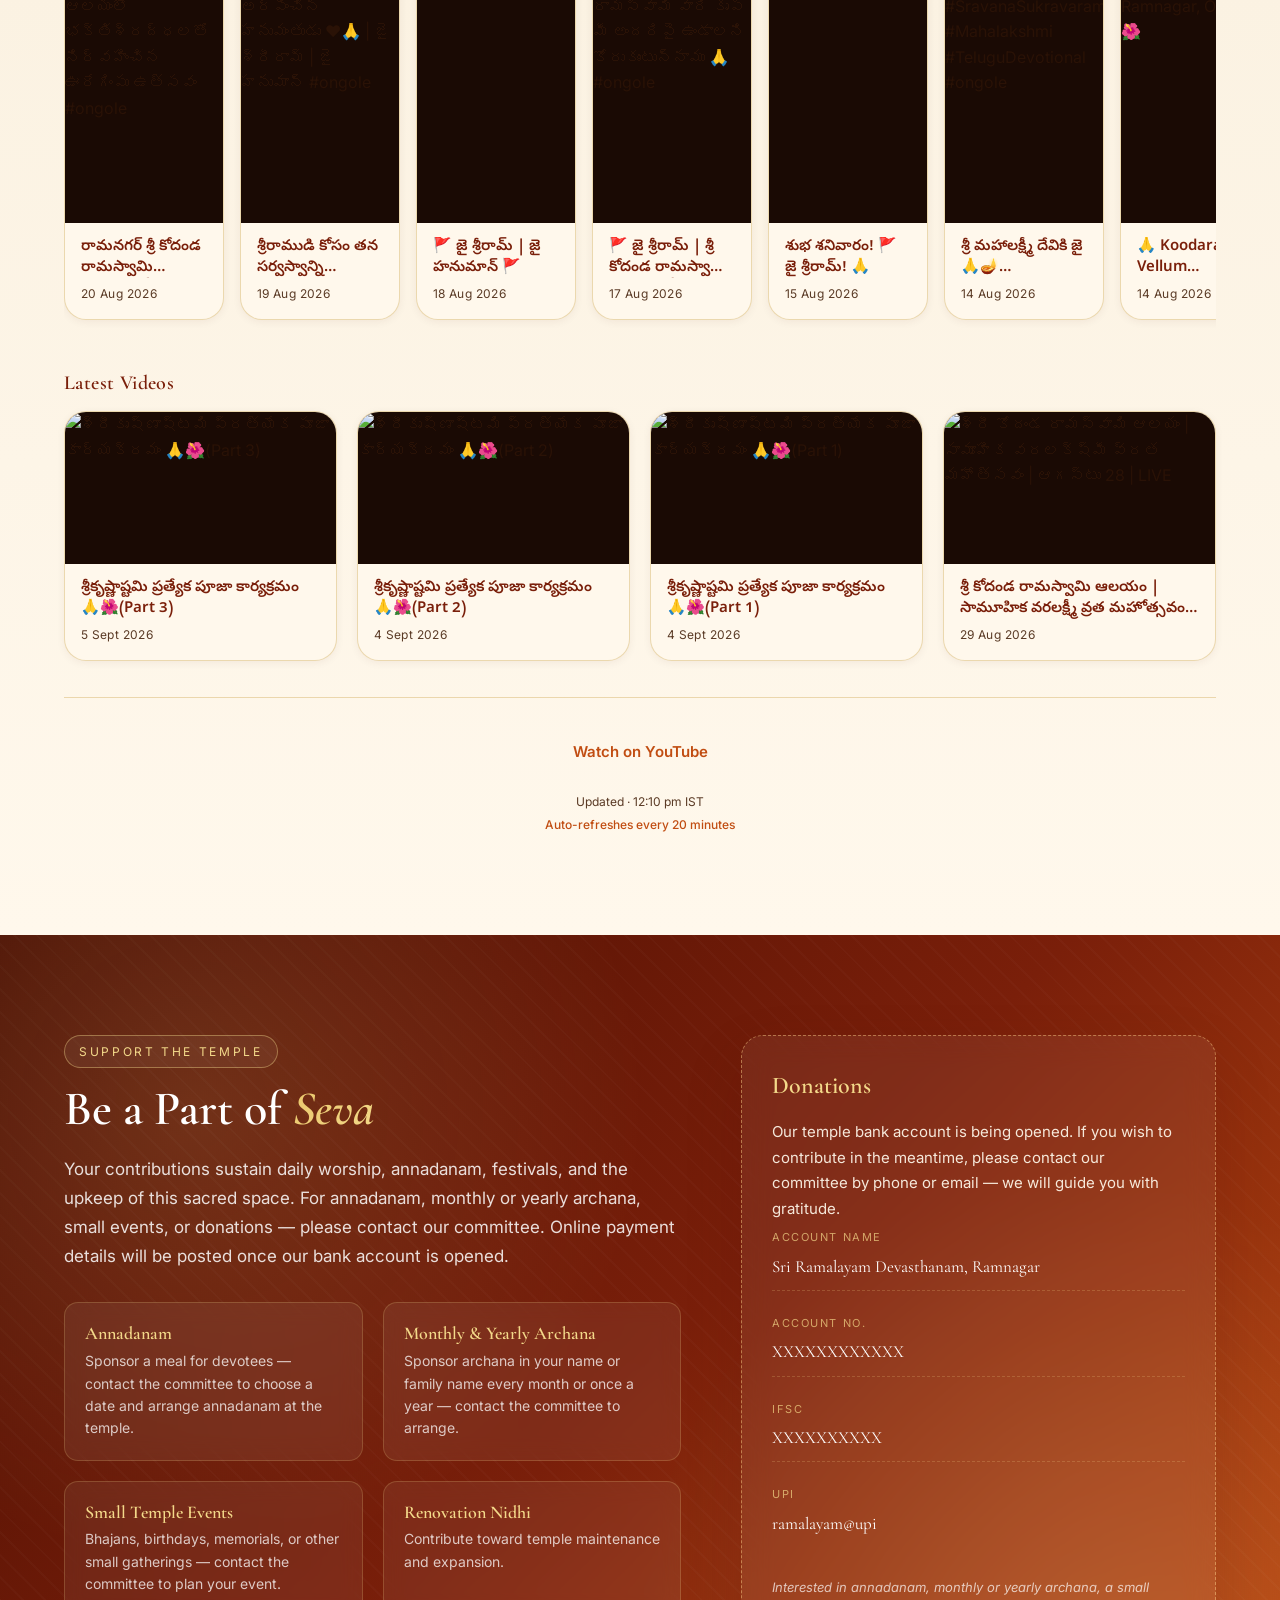
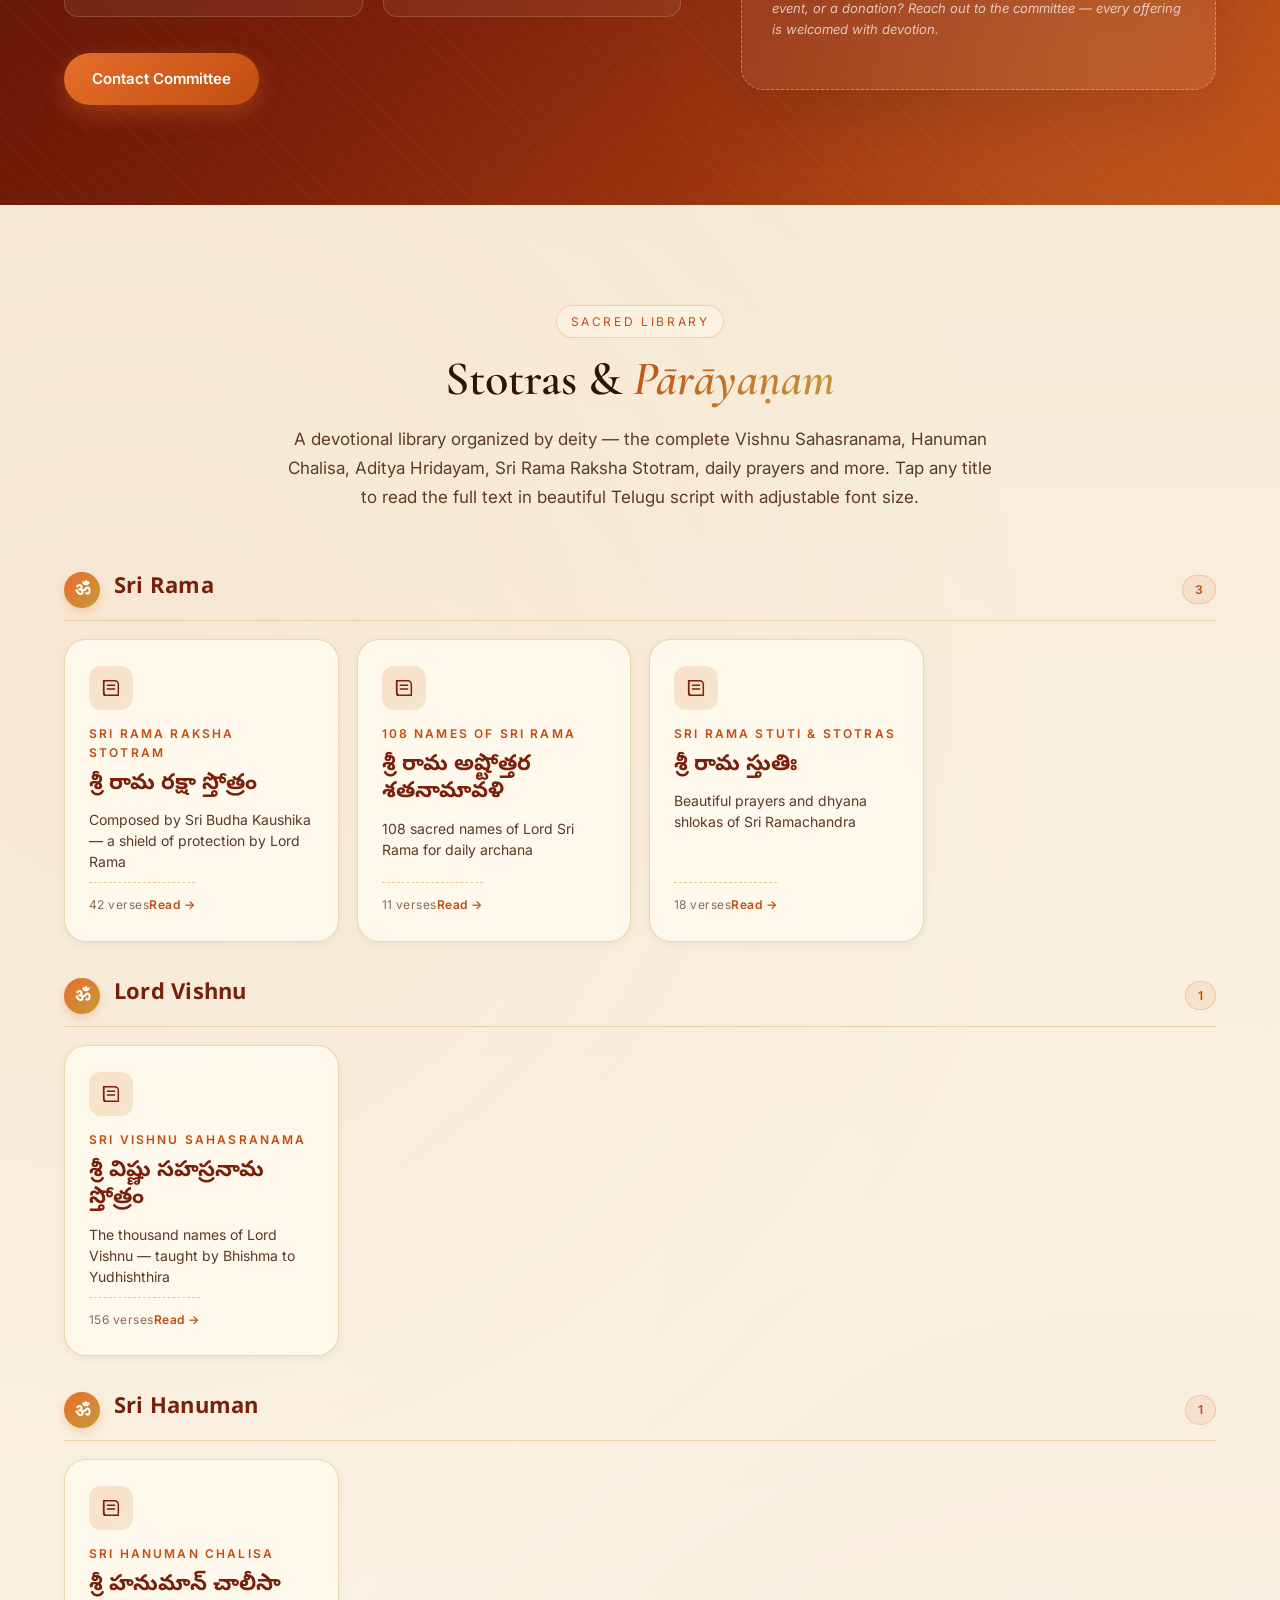
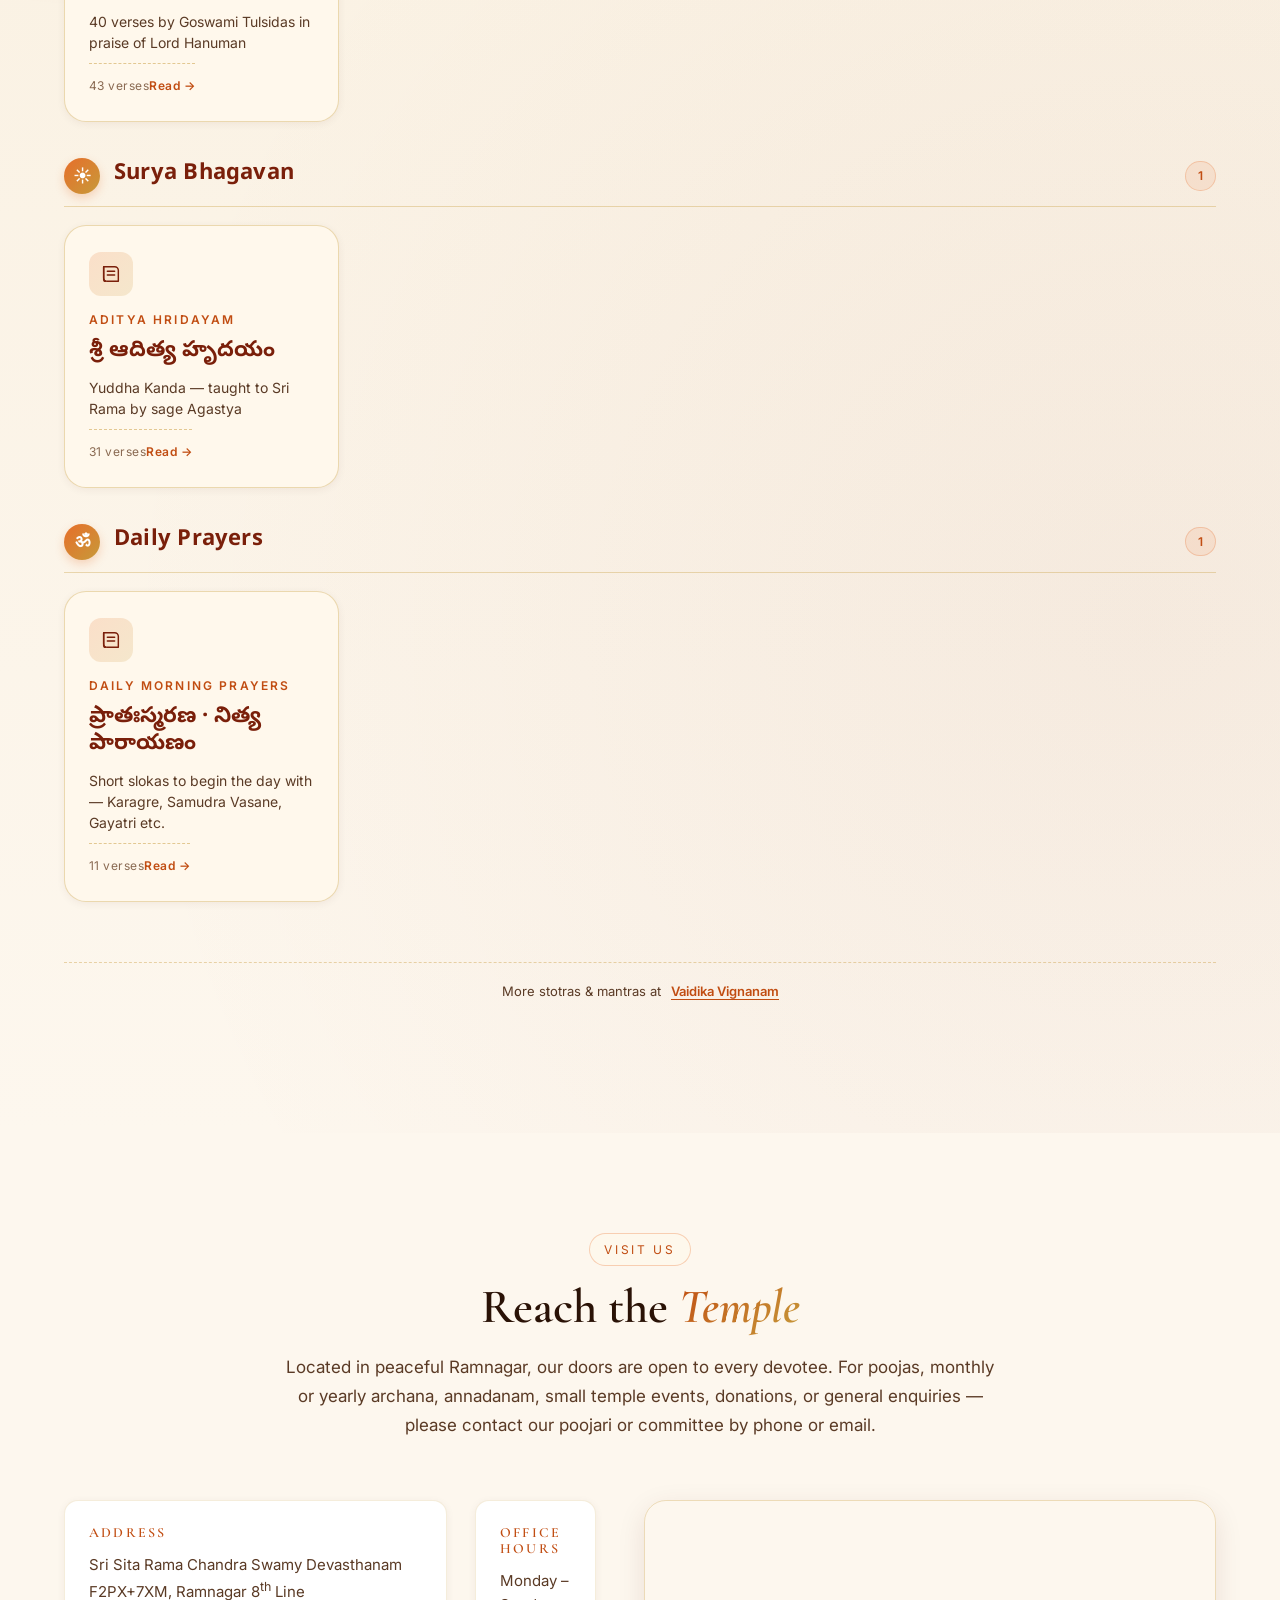
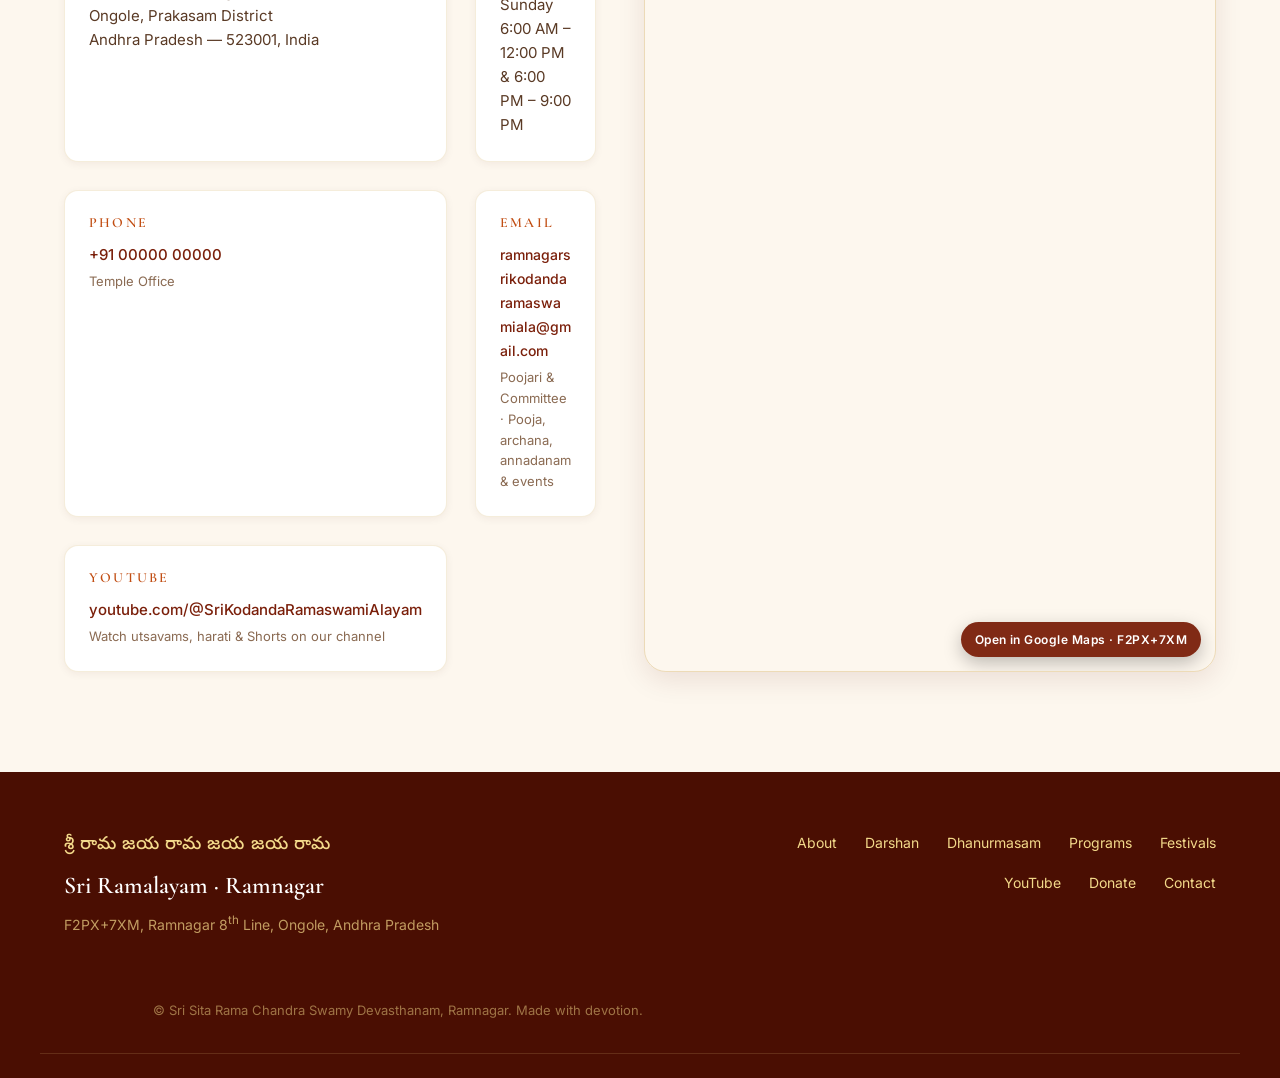
==== commit d768a0b9: "Add new Rama, Sita, and Lakshmana photo to the welcome intro." ====
--- a/index.html
+++ b/index.html
@@ -11,9 +11,10 @@
     <meta property="og:description" content="A sacred Andhra devasthanam in Ramnagar, Ongole — daily harati, Telugu panchangam, annadanam, utsavams and stotra parayanam in the South Indian tradition." />
     <meta property="og:type" content="website" />
     <meta property="og:url" content="https://srikodandaramaswami.netlify.app/" />
+    <meta property="og:image" content="https://srikodandaramaswami.netlify.app/rama.jpg" />
     <meta property="og:locale" content="en_IN" />
     <meta property="og:locale:alternate" content="te_IN" />
-    <meta name="twitter:card" content="summary" />
+    <meta name="twitter:card" content="summary_large_image" />
 
     <title>Sri Ramalayam · Andhra South Indian Temple · Ongole</title>
 
@@ -24,7 +25,7 @@
       rel="stylesheet"
     />
 
-    <link rel="stylesheet" href="styles.css?v=17" />
+    <link rel="stylesheet" href="styles.css?v=18" />
     <link rel="icon" href="data:image/svg+xml,%3Csvg xmlns='http://www.w3.org/2000/svg' viewBox='0 0 100 100'%3E%3Ctext y='.9em' font-size='90'%3E%F0%9F%95%89%EF%B8%8F%3C/text%3E%3C/svg%3E" />
 </head>
 <body>
@@ -39,6 +40,12 @@
 
         <div class="intro__content">
             <p class="intro__sanskrit">॥ శ్రీ రామ జయ రామ జయ జయ రామ ॥</p>
+
+            <div class="intro__hero-image">
+                <div class="intro__hero-crop">
+                    <img src="rama.jpg" alt="Sri Rama, Sita, and Lakshmana at Sri Kodanda Ramaswami Alayam" />
+                </div>
+            </div>
 
             <h1 class="intro__title">
                 <span data-i18n="intro.title">Sri Sita Rama Chandra Swamy Devasthanam</span>
--- a/styles.css
+++ b/styles.css
@@ -1284,7 +1284,7 @@
     width: 100%;
     height: 100%;
     object-fit: cover;
-    object-position: center 18%;
+    object-position: center center;
     display: block;
 }
 @keyframes deityIn { to { opacity: 1; transform: none; } }
